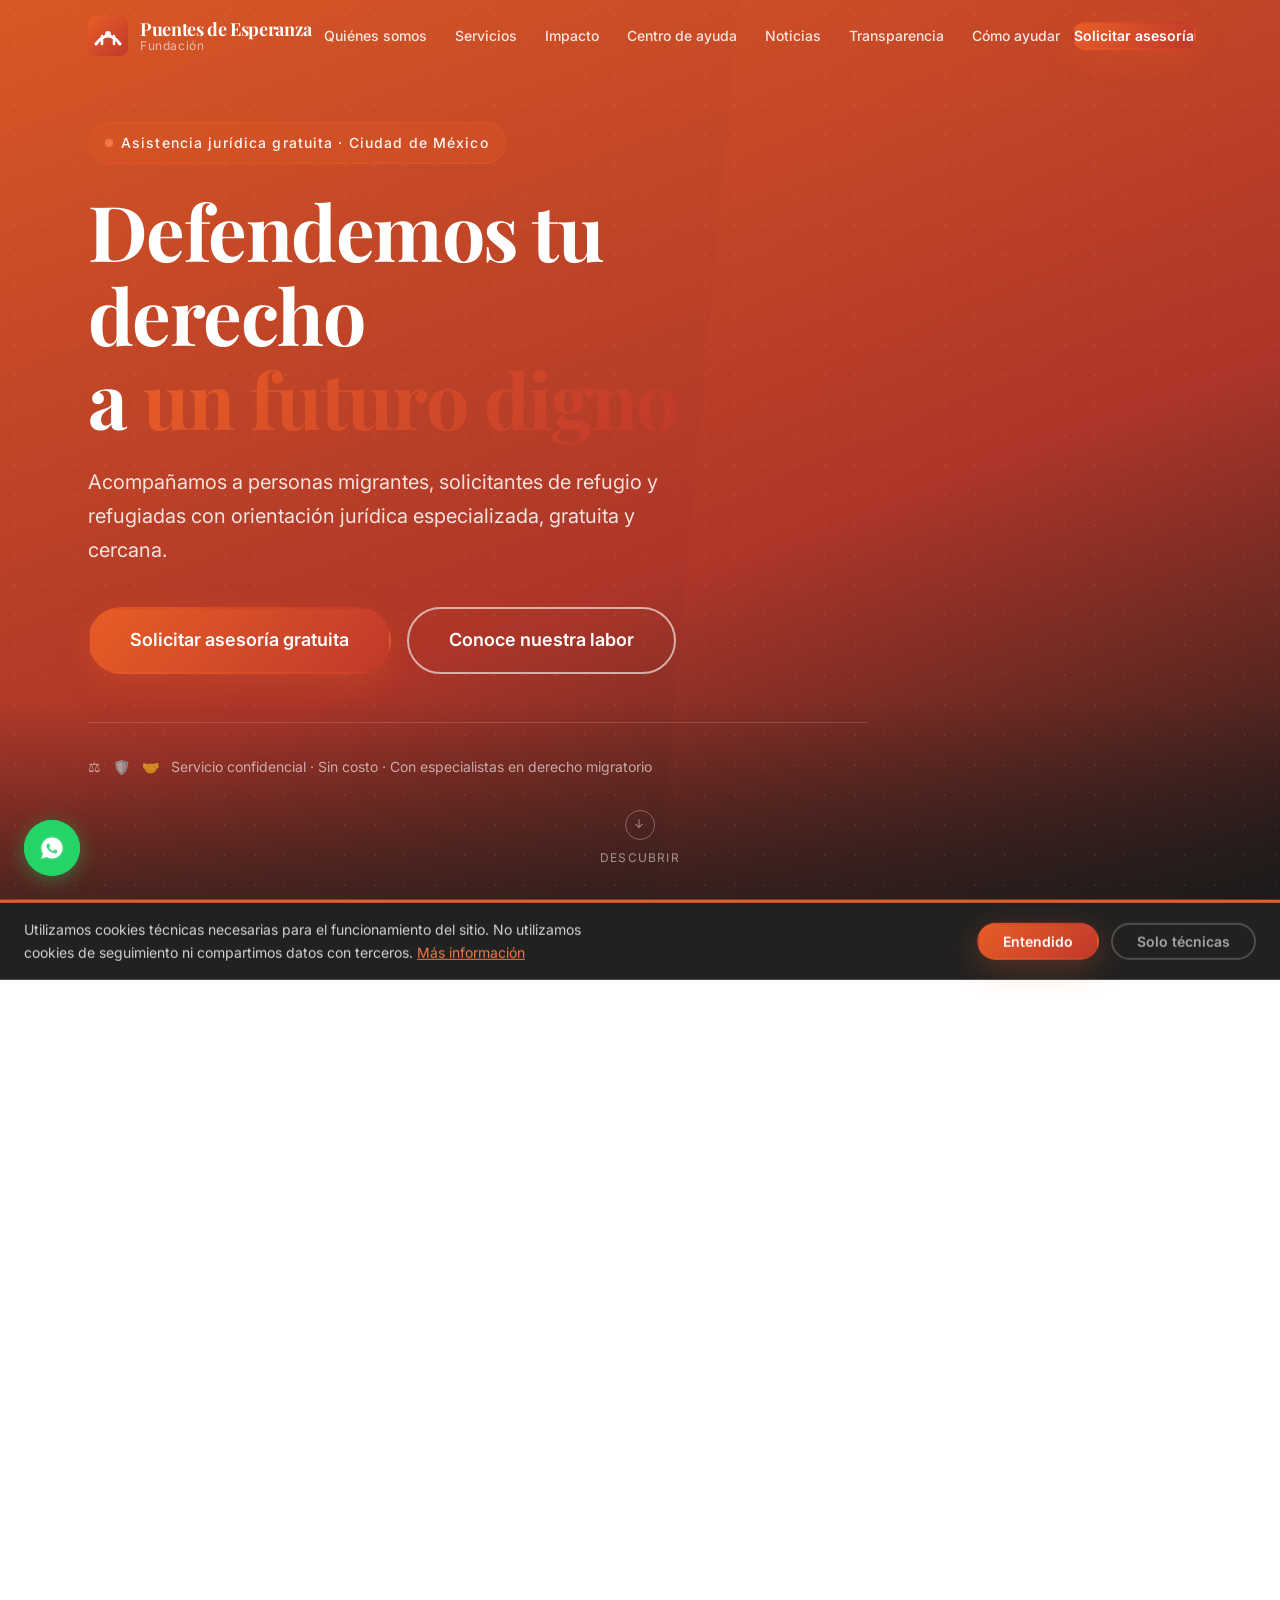
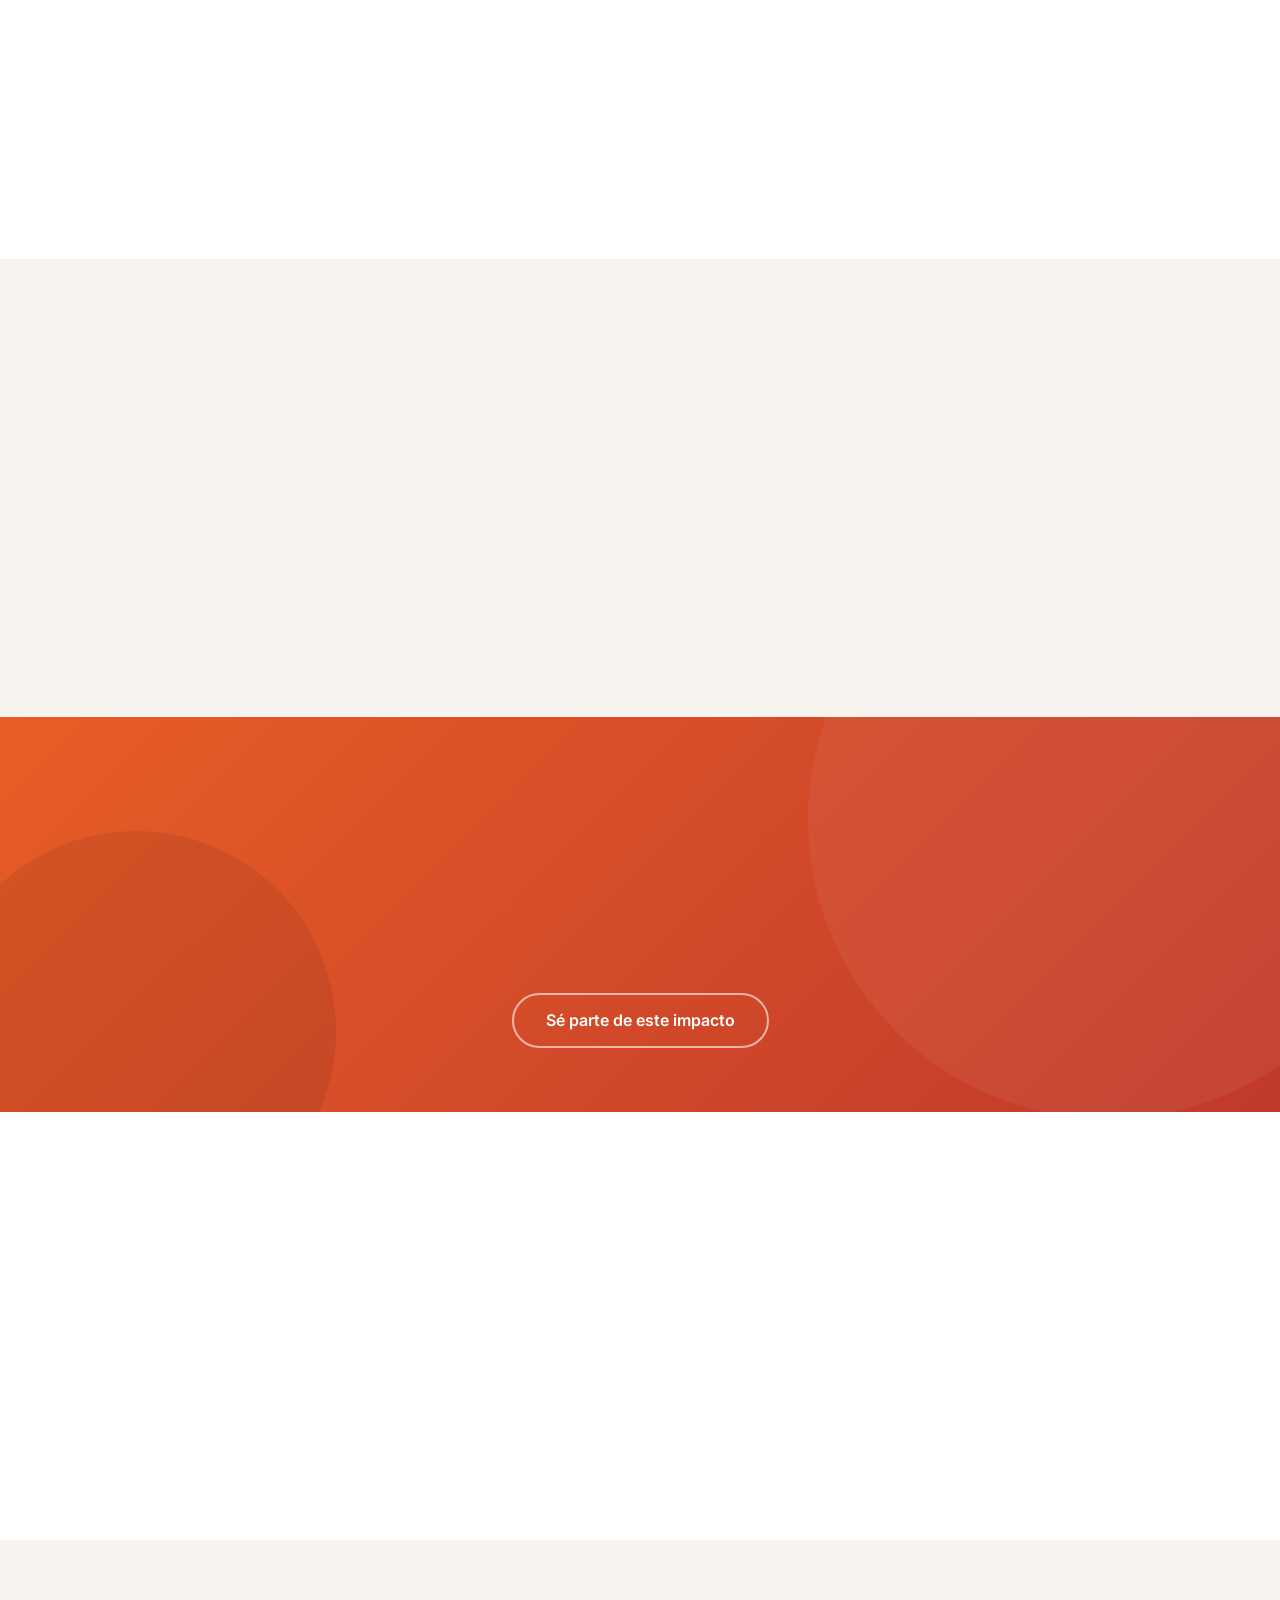
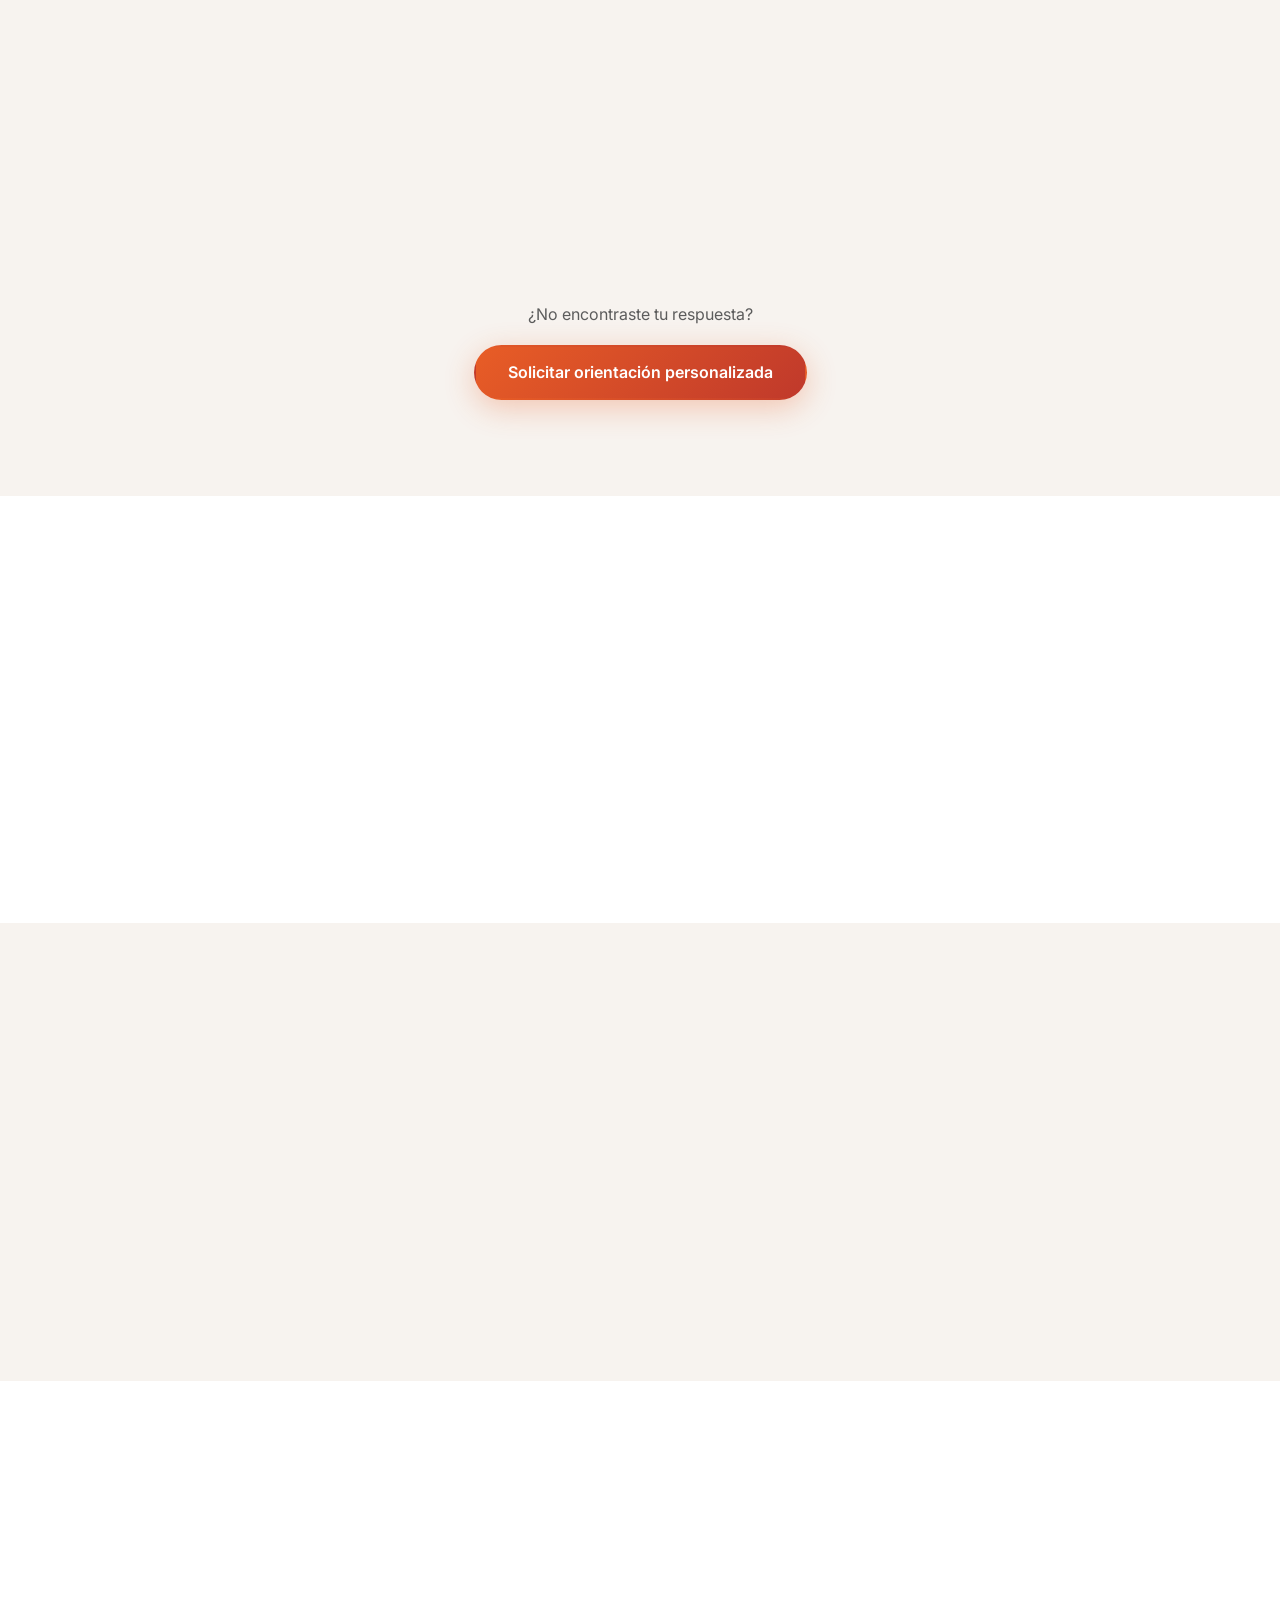
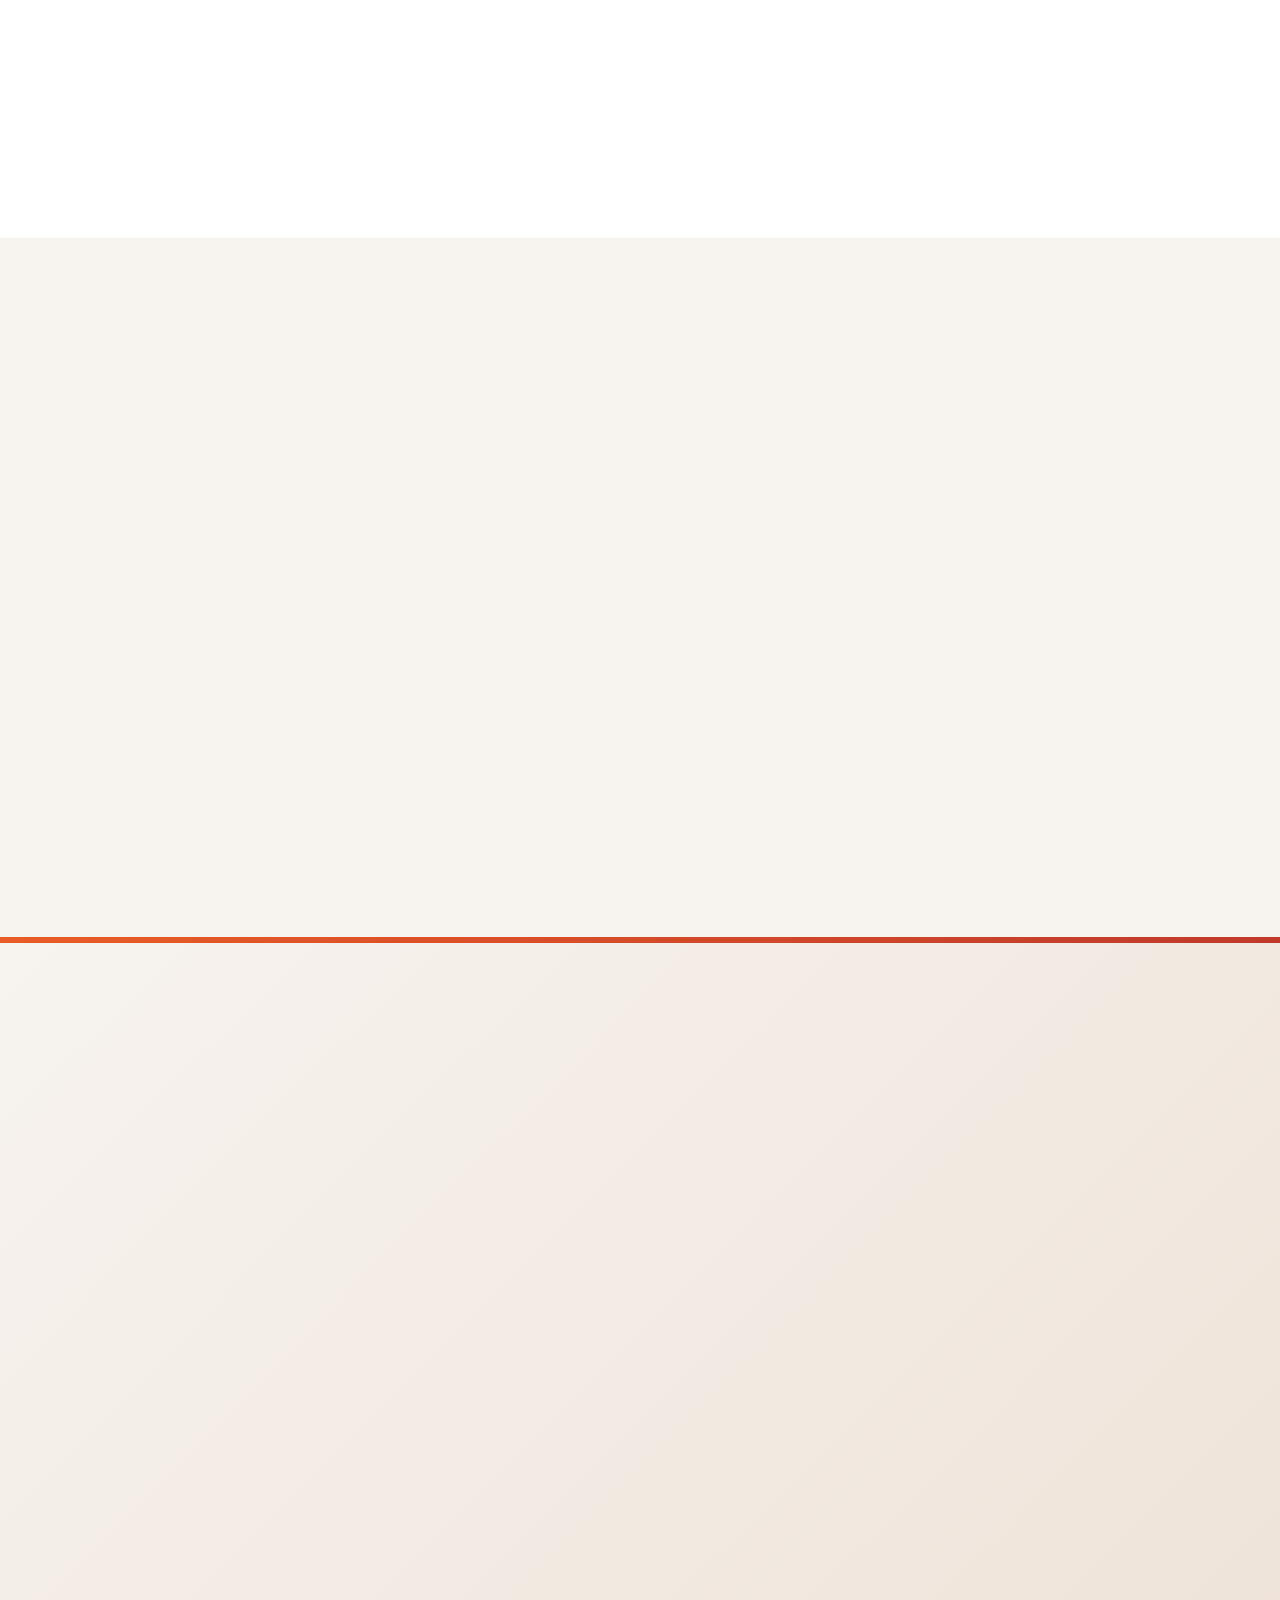
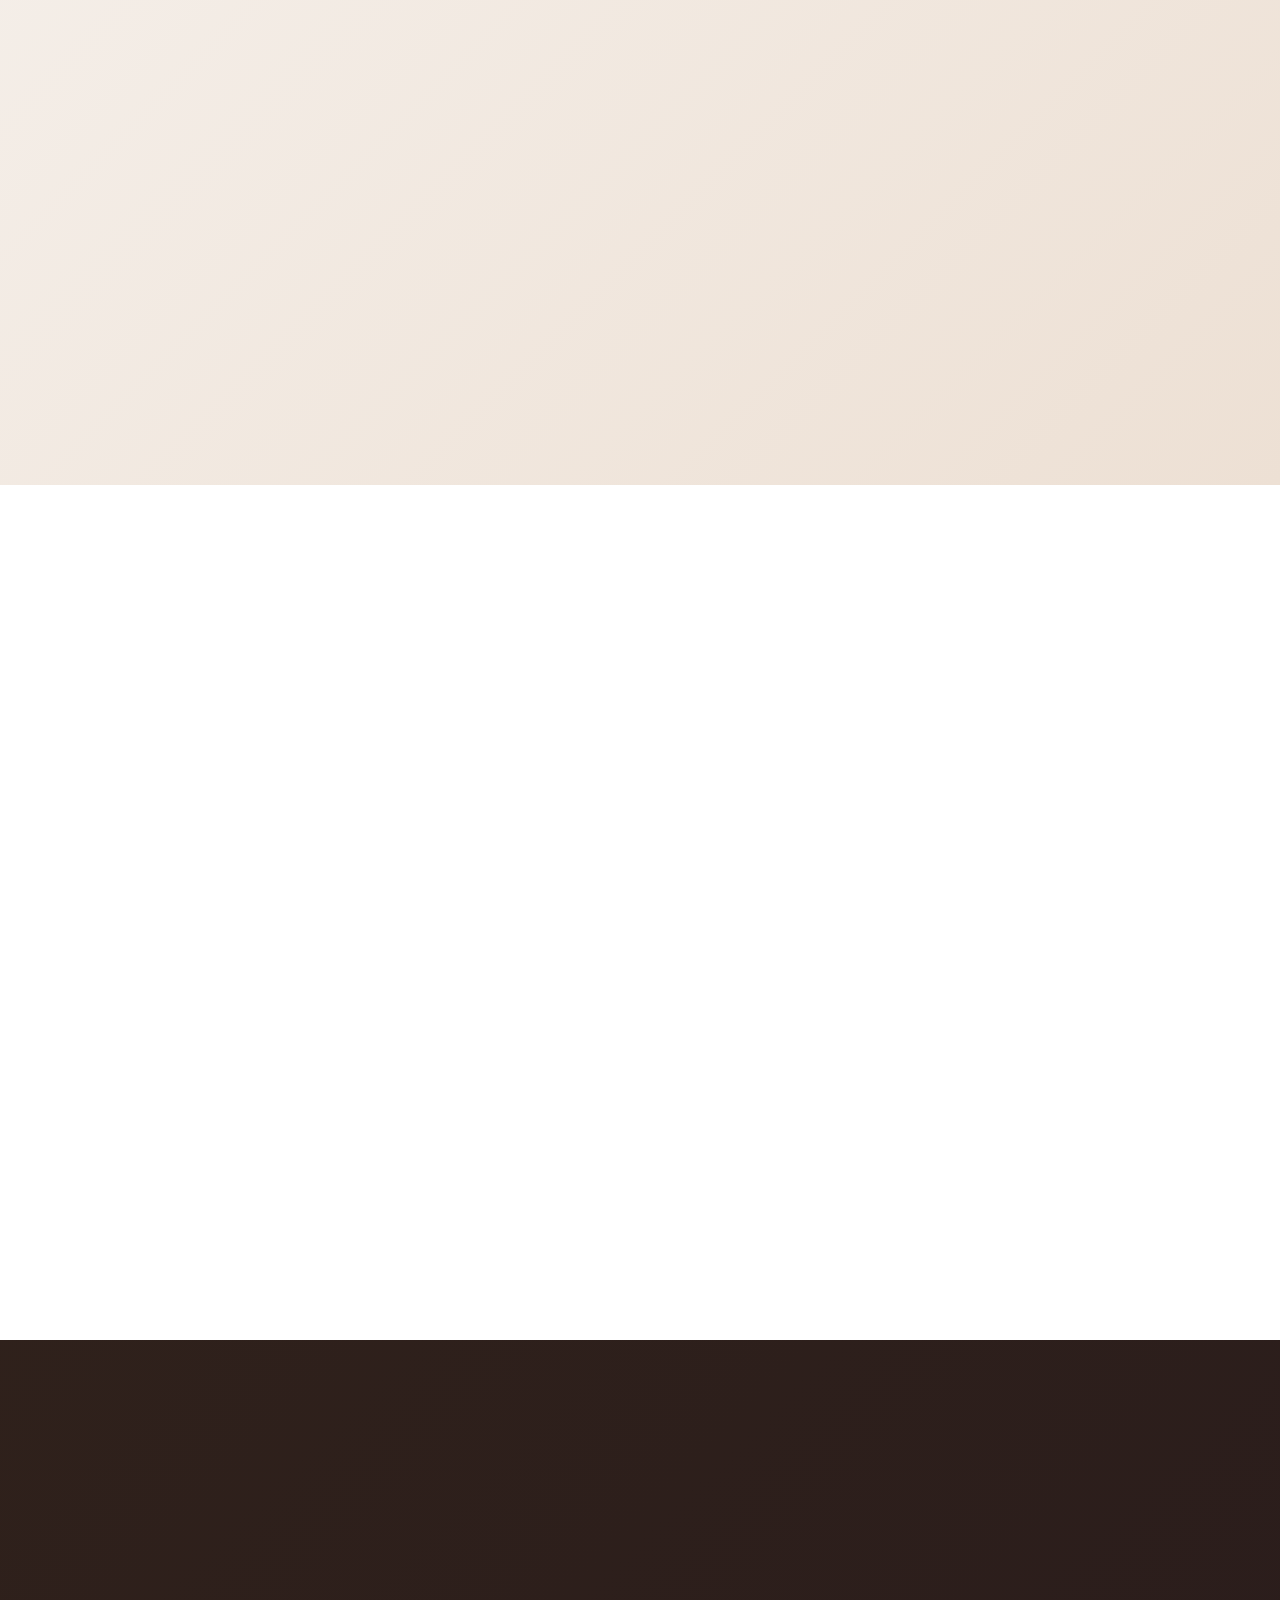
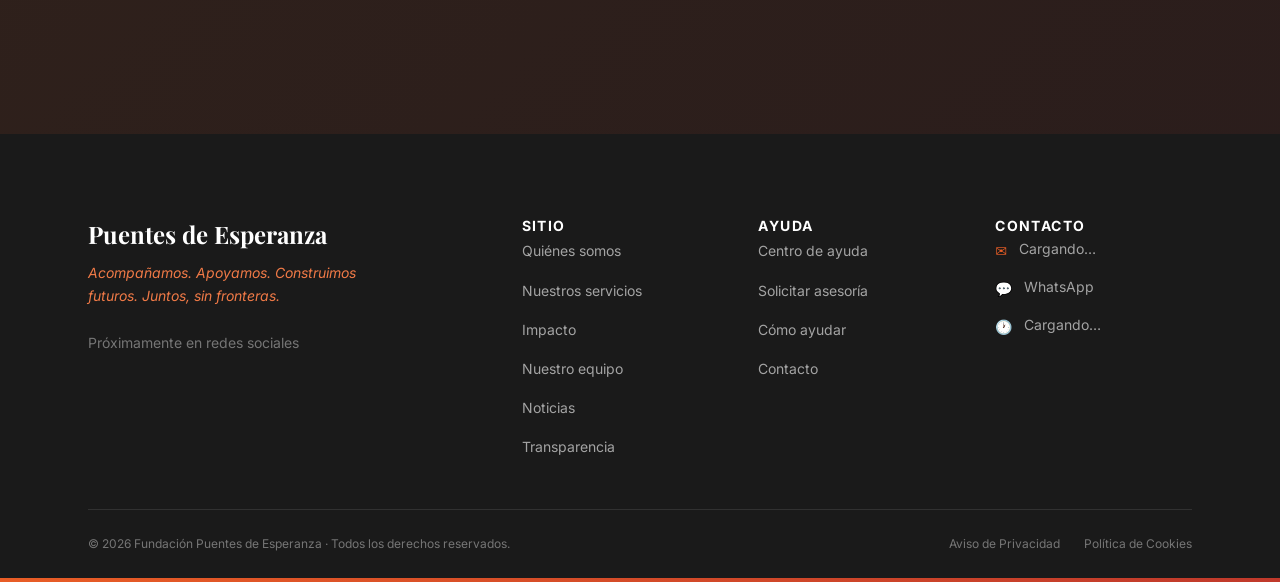
==== index.html @ 6419fabb "Move index.html to root" ====
<!DOCTYPE html>
<html lang="es" dir="ltr">
<head>
  <meta charset="UTF-8" />
  <meta name="viewport" content="width=device-width, initial-scale=1.0" />
  <meta name="theme-color" content="#E85D26" />

  <!-- SEO Principal -->
  <title>Fundación Puentes de Esperanza — Asistencia jurídica a migrantes y refugiados</title>
  <meta name="description" content="Brindamos orientación, acompañamiento y asistencia jurídica gratuita a personas migrantes, solicitantes de refugio y refugiadas en México. Acompañamos. Apoyamos. Construimos futuros." />
  <meta name="keywords" content="refugio México, migrantes derechos, COMAR, asesoría jurídica migratoria, refugiados, movilidad humana, Ciudad de México" />
  <meta name="author" content="Fundación Puentes de Esperanza" />
  <meta name="robots" content="index, follow" />
  <link rel="canonical" href="https://puentesdeesperanza.org/" />

  <!-- Open Graph -->
  <meta property="og:type"        content="website" />
  <meta property="og:url"         content="https://puentesdeesperanza.org/" />
  <meta property="og:title"       content="Fundación Puentes de Esperanza" />
  <meta property="og:description" content="Acompañamos a personas migrantes y refugiadas en México con orientación jurídica gratuita y especializada." />
  <meta property="og:image"       content="https://puentesdeesperanza.org/assets/images/og-image.jpg" />
  <meta property="og:locale"      content="es_MX" />
  <meta property="og:site_name"   content="Fundación Puentes de Esperanza" />

  <!-- Twitter Cards -->
  <meta name="twitter:card"        content="summary_large_image" />
  <meta name="twitter:title"       content="Fundación Puentes de Esperanza" />
  <meta name="twitter:description" content="Asistencia jurídica gratuita a migrantes y refugiados en México." />
  <meta name="twitter:image"       content="https://puentesdeesperanza.org/assets/images/og-image.jpg" />

  <!-- Favicon -->
  <link rel="icon"             href="assets/icons/favicon.ico" sizes="any" />
  <link rel="icon"             href="assets/icons/favicon.svg" type="image/svg+xml" />
  <link rel="apple-touch-icon" href="assets/icons/apple-touch-icon.png" />
  <link rel="manifest"         href="manifest.json" />

  <!-- Estilos -->
  <link rel="stylesheet" href="css/main.css" />
  <link rel="stylesheet" href="css/components.css" />
  <link rel="stylesheet" href="css/sections.css" />

  <!-- Schema.org JSON-LD -->
  <script type="application/ld+json">
  {
    "@context": "https://schema.org",
    "@type": "NGO",
    "name": "Fundación Puentes de Esperanza",
    "alternateName": "Puentes de Esperanza",
    "description": "Organización sin fines de lucro que brinda orientación jurídica y acompañamiento a personas migrantes, solicitantes de refugio y refugiadas en México.",
    "url": "https://puentesdeesperanza.org",
    "logo": "https://puentesdeesperanza.org/assets/logo/logo.svg",
    "foundingLocation": {
      "@type": "Place",
      "name": "Ciudad de México, México"
    },
    "areaServed": "México",
    "email": "puentes.esperanza.fundacion@gmail.com",
    "knowsAbout": ["Derecho migratorio", "Refugio", "Derechos humanos", "Movilidad humana"],
    "sameAs": []
  }
  </script>
</head>

<body>
  <!-- Skip Link Accesibilidad -->
  <a href="#main-content" class="skip-link">Ir al contenido principal</a>

  <!-- ─── NAVEGACIÓN ─────────────────────────────────────────── -->
  <nav class="nav transparent" role="navigation" aria-label="Menú principal">
    <div class="container nav-inner">

      <a href="#inicio" class="nav-logo" aria-label="Fundación Puentes de Esperanza — Inicio">
        <!-- Logo SVG inline -->
        <svg width="40" height="40" viewBox="0 0 40 40" fill="none" xmlns="http://www.w3.org/2000/svg" aria-hidden="true">
          <rect width="40" height="40" rx="8" fill="url(#grad-logo)"/>
          <path d="M8 28 Q20 12 32 28" stroke="white" stroke-width="3" stroke-linecap="round" fill="none"/>
          <path d="M14 28 L14 20" stroke="white" stroke-width="2.5" stroke-linecap="round"/>
          <path d="M26 28 L26 20" stroke="white" stroke-width="2.5" stroke-linecap="round"/>
          <circle cx="20" cy="18" r="3" fill="white" opacity="0.9"/>
          <defs>
            <linearGradient id="grad-logo" x1="0" y1="0" x2="40" y2="40" gradientUnits="userSpaceOnUse">
              <stop offset="0%" stop-color="#E85D26"/>
              <stop offset="100%" stop-color="#C0392B"/>
            </linearGradient>
          </defs>
        </svg>
        <div class="nav-logo-text">
          <span class="nav-logo-name">Puentes de Esperanza</span>
          <span class="nav-logo-tagline">Fundación</span>
        </div>
      </a>

      <ul class="nav-menu" role="list">
        <li><a class="nav-link" href="#quienes-somos">Quiénes somos</a></li>
        <li><a class="nav-link" href="#servicios">Servicios</a></li>
        <li><a class="nav-link" href="#impacto">Impacto</a></li>
        <li><a class="nav-link" href="#centro-ayuda">Centro de ayuda</a></li>
        <li><a class="nav-link" href="#noticias">Noticias</a></li>
        <li><a class="nav-link" href="#transparencia">Transparencia</a></li>
        <li><a class="nav-link" href="#como-ayudar">Cómo ayudar</a></li>
      </ul>

      <div class="nav-cta">
        <a class="btn btn-primary btn-sm" href="#asesoria">Solicitar asesoría</a>
      </div>

      <button class="nav-toggle" aria-label="Abrir menú" aria-expanded="false" aria-controls="nav-mobile">
        <span></span>
        <span></span>
        <span></span>
      </button>
    </div>
  </nav>

  <!-- Menú móvil -->
  <div class="nav-mobile" id="nav-mobile" role="dialog" aria-label="Menú de navegación" aria-modal="true">
    <a class="nav-link" href="#quienes-somos">Quiénes somos</a>
    <a class="nav-link" href="#servicios">Nuestro trabajo</a>
    <a class="nav-link" href="#impacto">Impacto</a>
    <a class="nav-link" href="#centro-ayuda">Centro de ayuda</a>
    <a class="nav-link" href="#noticias">Noticias</a>
    <a class="nav-link" href="#transparencia">Transparencia</a>
    <a class="nav-link" href="#como-ayudar">Cómo ayudar</a>
    <a class="btn btn-primary" href="#asesoria" style="margin-top:1.5rem;">Solicitar asesoría</a>
  </div>

  <!-- ─── CONTENIDO PRINCIPAL ─────────────────────────────────── -->
  <main id="main-content">

    <!-- HERO -->
    <section class="hero" id="inicio" aria-label="Bienvenida">
      <div class="hero-bg"></div>
      <div class="hero-pattern" aria-hidden="true"></div>
      <div class="container">
        <div class="hero-content">
          <div class="hero-label" role="note">Asistencia jurídica gratuita · Ciudad de México</div>
          <h1 class="hero-title">
            Defendemos tu derecho<br/>
            a <em>un futuro digno</em>
          </h1>
          <p class="hero-subtitle">
            Acompañamos a personas migrantes, solicitantes de refugio y refugiadas
            con orientación jurídica especializada, gratuita y cercana.
          </p>
          <div class="hero-actions">
            <a class="btn btn-primary btn-lg" href="#asesoria">
              Solicitar asesoría gratuita
            </a>
            <a class="btn btn-outline btn-lg" href="#servicios">
              Conoce nuestra labor
            </a>
          </div>
          <div class="hero-trust" aria-label="Datos de confianza">
            <div class="hero-trust-icons">
              <span>⚖️</span>
              <span>🛡️</span>
              <span>🤝</span>
            </div>
            <p class="hero-trust-text">
              Servicio confidencial · Sin costo · Con especialistas en derecho migratorio
            </p>
          </div>
        </div>
      </div>
      <div class="hero-scroll" aria-hidden="true">
        <div class="hero-scroll-arrow">↓</div>
        <span>Descubrir</span>
      </div>
    </section>

    <!-- QUIÉNES SOMOS -->
    <section class="about-section" id="quienes-somos" aria-label="Quiénes somos">
      <div class="container">
        <div class="about-grid">
          <div class="fade-in-left">
            <div class="about-image-main" style="display:flex;align-items:center;justify-content:center;background:linear-gradient(135deg,#E85D26,#C0392B);">
              <svg viewBox="0 0 400 300" xmlns="http://www.w3.org/2000/svg" style="width:80%;opacity:0.9;" aria-hidden="true">
                <path d="M50 250 Q200 80 350 250" stroke="white" stroke-width="6" fill="none" stroke-linecap="round"/>
                <path d="M120 250 L120 170" stroke="white" stroke-width="4" stroke-linecap="round"/>
                <path d="M280 250 L280 170" stroke="white" stroke-width="4" stroke-linecap="round"/>
                <circle cx="200" cy="120" r="20" fill="white" opacity="0.95"/>
                <circle cx="160" cy="220" r="12" fill="white" opacity="0.7"/>
                <circle cx="240" cy="220" r="12" fill="white" opacity="0.7"/>
                <circle cx="200" cy="230" r="10" fill="white" opacity="0.7"/>
              </svg>
            </div>
          </div>

          <div class="fade-in-right">
            <span class="section-label">Nuestra historia</span>
            <div class="bridge-divider"></div>
            <h2 class="section-title">Acompañamos. Apoyamos. Construimos futuros.</h2>
            <p style="color:var(--color-texto-suave);line-height:1.8;margin-bottom:var(--space-8);">
              Fundación Puentes de Esperanza nace del convencimiento de que toda persona,
              sin importar su origen ni su situación migratoria, merece acceso a información
              jurídica clara, acompañamiento digno y la posibilidad de construir un proyecto
              de vida en México.
            </p>

            <div class="mission-vision-grid">
              <div class="mv-card">
                <p class="mv-card-label">Misión</p>
                <p class="mv-card-text" id="mision-text">Cargando…</p>
              </div>
              <div class="mv-card vision">
                <p class="mv-card-label">Visión</p>
                <p class="mv-card-text" id="vision-text">Cargando…</p>
              </div>
            </div>
          </div>
        </div>

        <!-- Valores -->
        <div style="margin-top:var(--space-20)">
          <div class="section-header center fade-in">
            <span class="section-label">Lo que nos guía</span>
            <div class="bridge-divider center"></div>
            <h2 class="section-title">Nuestros valores</h2>
          </div>
          <div class="valores-grid" id="valores-grid">
            <!-- Renderizado desde config.js -->
          </div>
        </div>
      </div>
    </section>

    <!-- SERVICIOS -->
    <section id="servicios" aria-label="Nuestros servicios" style="background:var(--color-crema);">
      <div class="container">
        <div class="section-header center fade-in">
          <span class="section-label">Nuestro trabajo</span>
          <div class="bridge-divider center"></div>
          <h2 class="section-title">¿Cómo podemos ayudarte?</h2>
          <p class="section-subtitle">
            Ofrecemos acompañamiento integral y especializado para personas en contexto
            de movilidad humana en México.
          </p>
        </div>
        <div class="cards-grid" id="services-grid" role="list">
          <!-- Renderizado desde config.js -->
        </div>
      </div>
    </section>

    <!-- IMPACTO -->
    <section class="impact-section" id="impacto" aria-label="Nuestro impacto">
      <div class="impact-inner container">
        <div class="section-header center fade-in" style="margin-bottom:var(--space-12);padding-top:var(--space-16);">
          <span class="section-label" style="color:rgba(255,255,255,0.7);">Nuestro impacto</span>
          <div class="bridge-divider center" style="background:rgba(255,255,255,0.5);"></div>
          <h2 class="section-title" style="color:white;">Resultados que transforman vidas</h2>
        </div>
        <div class="impact-grid" id="impact-grid" role="list">
          <!-- Renderizado desde config.js -->
        </div>
        <div style="text-align:center;padding-bottom:var(--space-16);padding-top:var(--space-10);">
          <a class="btn btn-outline" href="#asesoria">Sé parte de este impacto</a>
        </div>
      </div>
    </section>

    <!-- TESTIMONIOS -->
    <section id="testimonios" aria-label="Testimonios">
      <div class="container">
        <div class="section-header center fade-in">
          <span class="section-label">Historias reales</span>
          <div class="bridge-divider center"></div>
          <h2 class="section-title">Casos de éxito</h2>
          <p class="section-subtitle">
            Historias presentadas de forma anónima, con el permiso de quienes las vivieron.
          </p>
        </div>
        <div class="testimonials-grid" id="testimonials-grid" role="list">
          <!-- Renderizado desde config.js -->
        </div>
      </div>
    </section>

    <!-- CENTRO DE AYUDA / FAQ -->
    <section id="centro-ayuda" style="background:var(--color-crema);" aria-label="Centro de ayuda">
      <div class="container">
        <div class="section-header center fade-in">
          <span class="section-label">Centro de ayuda</span>
          <div class="bridge-divider center"></div>
          <h2 class="section-title">Preguntas frecuentes</h2>
          <p class="section-subtitle">
            Información clara sobre refugio, migración y tus derechos en México.
            Consúltanos si tienes una duda específica.
          </p>
        </div>
        <div id="faq-container" style="max-width:800px;margin-inline:auto;">
          <!-- Renderizado desde config.js -->
        </div>
        <div style="text-align:center;margin-top:var(--space-12);">
          <p style="margin-bottom:var(--space-4);color:var(--color-texto-suave);">
            ¿No encontraste tu respuesta?
          </p>
          <a class="btn btn-primary" href="#asesoria">Solicitar orientación personalizada</a>
        </div>
      </div>
    </section>

    <!-- NOTICIAS -->
    <section id="noticias" aria-label="Noticias y actualizaciones">
      <div class="container">
        <div class="section-header center fade-in">
          <span class="section-label">Actualidad</span>
          <div class="bridge-divider center"></div>
          <h2 class="section-title">Noticias y eventos</h2>
          <p class="section-subtitle">
            Mantente informado sobre nuestras actividades y novedades en derecho migratorio.
          </p>
        </div>
        <div class="news-grid" id="news-grid" role="list">
          <!-- Renderizado desde config.js -->
        </div>
      </div>
    </section>

    <!-- TRANSPARENCIA -->
    <section id="transparencia" style="background:var(--color-crema);" aria-label="Transparencia">
      <div class="container">
        <div class="section-header center fade-in">
          <span class="section-label">Rendición de cuentas</span>
          <div class="bridge-divider center"></div>
          <h2 class="section-title">Transparencia</h2>
          <p class="section-subtitle">
            Creemos en la transparencia como pilar de nuestra actuación.
            Aquí encontrarás nuestros informes y documentos institucionales.
          </p>
        </div>
        <div id="transparency-container">
          <!-- Renderizado desde config.js -->
        </div>
      </div>
    </section>

    <!-- EQUIPO -->
    <section id="equipo" aria-label="Nuestro equipo">
      <div class="container">
        <div class="section-header center fade-in">
          <span class="section-label">Las personas detrás</span>
          <div class="bridge-divider center"></div>
          <h2 class="section-title">Nuestro equipo</h2>
          <p class="section-subtitle">
            Profesionales comprometidos con los derechos humanos y la dignidad de las personas.
          </p>
        </div>
        <div class="team-grid" id="team-grid" role="list">
          <!-- Renderizado desde config.js -->
        </div>
      </div>
    </section>

    <!-- CÓMO AYUDAR -->
    <section class="help-section" id="como-ayudar" aria-label="Cómo puedes ayudar">
      <div class="container">
        <div class="section-header center fade-in">
          <span class="section-label">Únete</span>
          <div class="bridge-divider center"></div>
          <h2 class="section-title">¿Cómo puedes ayudar?</h2>
          <p class="section-subtitle">
            Hay muchas formas de contribuir a nuestra misión. Cada aportación suma.
          </p>
        </div>
        <div class="help-options">
          <a class="help-option-card fade-in delay-1" href="#contacto">
            <div class="help-option-icon">💝</div>
            <h3 class="help-option-title">Donar</h3>
            <p class="help-option-desc">Tu aportación económica nos permite continuar brindando servicios gratuitos.</p>
          </a>
          <a class="help-option-card fade-in delay-2" href="#contacto">
            <div class="help-option-icon">🤲</div>
            <h3 class="help-option-title">Voluntariado</h3>
            <p class="help-option-desc">Suma tu tiempo, talento y conocimiento a nuestra labor humanitaria.</p>
          </a>
          <a class="help-option-card fade-in delay-3" href="#contacto">
            <div class="help-option-icon">🏢</div>
            <h3 class="help-option-title">Empresas aliadas</h3>
            <p class="help-option-desc">Tu empresa puede ser parte del cambio a través de alianzas estratégicas.</p>
          </a>
          <a class="help-option-card fade-in delay-4" href="#contacto">
            <div class="help-option-icon">🎓</div>
            <h3 class="help-option-title">Universidades</h3>
            <p class="help-option-desc">Convenios de colaboración para prácticas y servicio social en derechos humanos.</p>
          </a>
        </div>
      </div>
    </section>

    <!-- SOLICITAR ASESORÍA -->
    <section class="asesoria-section" id="asesoria" aria-label="Solicitar asesoría jurídica">
      <div class="asesoria-container container">
        <div class="section-header center fade-in">
          <span class="section-label">Contacto directo</span>
          <div class="bridge-divider center"></div>
          <h2 class="section-title">Solicita orientación jurídica gratuita</h2>
          <p class="section-subtitle">
            Completa el formulario y un especialista se comunicará contigo a la brevedad.
            Tu información es estrictamente confidencial.
          </p>
        </div>

        <div class="asesoria-card fade-in">
          <!-- Mensaje de éxito -->
          <div class="form-success-msg" id="form-success" role="alert" aria-live="polite">
            <div class="form-success-icon">✅</div>
            <h3 class="form-success-title">¡Mensaje recibido!</h3>
            <p class="form-success-text">
              Gracias por contactarnos. Un especialista revisará tu caso y se comunicará contigo
              en el menor tiempo posible. Si tu situación es urgente, también puedes escribirnos
              directamente por WhatsApp.
            </p>
            <a class="btn btn-primary" data-whatsapp href="#" style="margin-top:var(--space-6);">
              Escribir por WhatsApp
            </a>
          </div>

          <form id="asesoria-form" novalidate aria-label="Formulario de solicitud de asesoría">
            <div class="form-grid">
              <div class="form-group">
                <label class="form-label" for="nombre">
                  Nombre completo <span class="required" aria-hidden="true">*</span>
                </label>
                <input
                  class="form-input"
                  type="text"
                  id="nombre"
                  name="nombre"
                  autocomplete="name"
                  required
                  aria-required="true"
                  placeholder="Tu nombre y apellido"
                />
                <span class="form-error-msg" role="alert"></span>
              </div>

              <div class="form-group">
                <label class="form-label" for="email">
                  Correo electrónico <span class="required" aria-hidden="true">*</span>
                </label>
                <input
                  class="form-input"
                  type="email"
                  id="email"
                  name="email"
                  autocomplete="email"
                  required
                  aria-required="true"
                  placeholder="correo@ejemplo.com"
                />
                <span class="form-error-msg" role="alert"></span>
              </div>

              <div class="form-group">
                <label class="form-label" for="whatsapp">
                  WhatsApp / Teléfono
                </label>
                <input
                  class="form-input"
                  type="tel"
                  id="whatsapp"
                  name="whatsapp"
                  autocomplete="tel"
                  placeholder="+52 55 1234 5678"
                />
                <span class="form-error-msg" role="alert"></span>
              </div>

              <div class="form-group">
                <label class="form-label" for="nacionalidad">
                  Nacionalidad <span class="required" aria-hidden="true">*</span>
                </label>
                <input
                  class="form-input"
                  type="text"
                  id="nacionalidad"
                  name="nacionalidad"
                  required
                  aria-required="true"
                  placeholder="País de origen"
                />
                <span class="form-error-msg" role="alert"></span>
              </div>

              <div class="form-group">
                <label class="form-label" for="estado">
                  Estado donde se encuentra <span class="required" aria-hidden="true">*</span>
                </label>
                <select class="form-select" id="estado" name="estado" required aria-required="true">
                  <option value="">Selecciona un estado…</option>
                  <option>Ciudad de México</option>
                  <option>Estado de México</option>
                  <option>Jalisco</option>
                  <option>Nuevo León</option>
                  <option>Baja California</option>
                  <option>Chiapas</option>
                  <option>Tabasco</option>
                  <option>Sonora</option>
                  <option>Tamaulipas</option>
                  <option>Oaxaca</option>
                  <option>Veracruz</option>
                  <option>Otro estado de México</option>
                </select>
                <span class="form-error-msg" role="alert"></span>
              </div>

              <div class="form-group">
                <label class="form-label" for="tipo">Tipo de consulta</label>
                <select class="form-select" id="tipo" name="tipo">
                  <option value="">Selecciona una opción…</option>
                  <option value="refugio">Solicitud de refugio</option>
                  <option value="migracion">Trámite migratorio</option>
                  <option value="derechos">Derechos humanos</option>
                  <option value="documentacion">Documentación</option>
                  <option value="otro">Otro</option>
                </select>
              </div>

              <div class="form-group full">
                <label class="form-label" for="descripcion">
                  Describe brevemente tu situación <span class="required" aria-hidden="true">*</span>
                </label>
                <textarea
                  class="form-textarea"
                  id="descripcion"
                  name="descripcion"
                  required
                  aria-required="true"
                  rows="4"
                  placeholder="Cuéntanos en qué podemos orientarte. No compartas datos de terceros sin su consentimiento."
                ></textarea>
                <span class="form-error-msg" role="alert"></span>
              </div>
            </div>

            <div class="form-submit-wrap">
              <p class="form-note" style="margin-bottom:var(--space-6);">
                🔒 Tu información es estrictamente confidencial y será utilizada únicamente
                para brindarte orientación jurídica. Al enviar este formulario aceptas nuestro
                <a href="#privacidad" style="color:var(--color-naranja);">Aviso de Privacidad</a>.
              </p>
              <button class="btn btn-primary btn-lg" type="submit">
                Enviar solicitud de orientación
              </button>
            </div>
          </form>
        </div>
      </div>
    </section>

    <!-- CONTACTO -->
    <section class="contact-section" id="contacto" aria-label="Contacto">
      <div class="container">
        <div class="section-header center fade-in">
          <span class="section-label">Contáctanos</span>
          <div class="bridge-divider center"></div>
          <h2 class="section-title">Estamos aquí para ti</h2>
        </div>

        <div class="contact-grid">
          <div class="contact-info-card fade-in-left">
            <div class="contact-item">
              <div class="contact-icon-wrap" aria-hidden="true">✉️</div>
              <div>
                <p class="contact-item-label">Correo electrónico</p>
                <a class="contact-item-value" data-email href="#">Cargando…</a>
              </div>
            </div>
            <div class="contact-item">
              <div class="contact-icon-wrap" aria-hidden="true">💬</div>
              <div>
                <p class="contact-item-label">WhatsApp</p>
                <a class="contact-item-value" data-whatsapp href="#">Escríbenos por WhatsApp</a>
              </div>
            </div>
            <div class="contact-item">
              <div class="contact-icon-wrap" aria-hidden="true">🕐</div>
              <div>
                <p class="contact-item-label">Horario de atención</p>
                <p class="contact-item-value" data-horario>Cargando…</p>
              </div>
            </div>
            <div class="contact-item">
              <div class="contact-icon-wrap" aria-hidden="true">📍</div>
              <div>
                <p class="contact-item-label">Ubicación</p>
                <p class="contact-item-value" data-direccion>Cargando…</p>
              </div>
            </div>
          </div>

          <div class="fade-in-right">
            <!-- Mapa placeholder — reemplazar con iframe de Google Maps -->
            <div style="
              width:100%;
              aspect-ratio:4/3;
              background:linear-gradient(135deg,var(--color-crema),var(--color-crema-dark));
              border-radius:var(--radius-xl);
              display:flex;
              flex-direction:column;
              align-items:center;
              justify-content:center;
              gap:var(--space-4);
              border:2px dashed var(--color-borde);
              color:var(--color-texto-suave);
            ">
              <span style="font-size:3rem;">🗺️</span>
              <p style="font-weight:600;">Ciudad de México, México</p>
              <p style="font-size:var(--text-sm);">Mapa disponible próximamente</p>
              <a class="btn btn-ghost btn-sm" href="https://maps.google.com/?q=Ciudad+de+Mexico" target="_blank" rel="noopener noreferrer">
                Ver en Google Maps ↗
              </a>
            </div>
          </div>
        </div>
      </div>
    </section>

    <!-- BANNER CTA -->
    <section class="cta-banner" aria-label="Llamada a la acción">
      <div class="container cta-banner-content fade-in">
        <h2 class="cta-banner-title">Juntos, sin fronteras.</h2>
        <p class="cta-banner-subtitle">
          Si necesitas orientación o quieres contribuir a nuestra misión,
          da el primer paso hoy.
        </p>
        <div style="display:flex;gap:var(--space-4);justify-content:center;flex-wrap:wrap;">
          <a class="btn btn-primary btn-lg" href="#asesoria">Solicitar asesoría gratuita</a>
          <a class="btn btn-outline btn-lg" href="#como-ayudar">Cómo colaborar</a>
        </div>
      </div>
    </section>

  </main>

  <!-- ─── FOOTER ─────────────────────────────────────────────── -->
  <footer class="footer" role="contentinfo">
    <div class="container">
      <div class="footer-grid">

        <!-- Columna marca -->
        <div>
          <p class="footer-brand-name">Puentes de Esperanza</p>
          <p class="footer-brand-tag">
            Acompañamos. Apoyamos. Construimos futuros. Juntos, sin fronteras.
          </p>
          <div class="footer-social" aria-label="Redes sociales">
            <!-- Las redes se pueden configurar en config.js -->
            <span style="font-size:var(--text-sm);color:rgba(255,255,255,0.4);">Próximamente en redes sociales</span>
          </div>
        </div>

        <!-- Columna navegación -->
        <nav aria-label="Mapa del sitio">
          <p class="footer-col-title">Sitio</p>
          <ul class="footer-links">
            <li><a href="#quienes-somos">Quiénes somos</a></li>
            <li><a href="#servicios">Nuestros servicios</a></li>
            <li><a href="#impacto">Impacto</a></li>
            <li><a href="#equipo">Nuestro equipo</a></li>
            <li><a href="#noticias">Noticias</a></li>
            <li><a href="#transparencia">Transparencia</a></li>
          </ul>
        </nav>

        <!-- Columna recursos -->
        <nav aria-label="Recursos de ayuda">
          <p class="footer-col-title">Ayuda</p>
          <ul class="footer-links">
            <li><a href="#centro-ayuda">Centro de ayuda</a></li>
            <li><a href="#asesoria">Solicitar asesoría</a></li>
            <li><a href="#como-ayudar">Cómo ayudar</a></li>
            <li><a href="#contacto">Contacto</a></li>
          </ul>
        </nav>

        <!-- Columna contacto -->
        <div>
          <p class="footer-col-title">Contacto</p>
          <a class="footer-contact-item" data-email href="#">
            <span class="footer-contact-icon">✉️</span>
            <span>Cargando…</span>
          </a>
          <a class="footer-contact-item" data-whatsapp href="#">
            <span class="footer-contact-icon">💬</span>
            <span>WhatsApp</span>
          </a>
          <div class="footer-contact-item">
            <span class="footer-contact-icon">🕐</span>
            <span data-horario>Cargando…</span>
          </div>
        </div>

      </div>

      <div class="footer-bottom">
        <p class="footer-copyright" id="footer-year">
          © 2025 Fundación Puentes de Esperanza · Todos los derechos reservados.
        </p>
        <nav class="footer-legal" aria-label="Documentos legales">
          <a href="#privacidad">Aviso de Privacidad</a>
          <a href="#cookies">Política de Cookies</a>
        </nav>
      </div>
    </div>
    <div class="footer-naranja-line" aria-hidden="true"></div>
  </footer>

  <!-- ─── ELEMENTOS FLOTANTES ─────────────────────────────────── -->

  <!-- WhatsApp flotante -->
  <a
    class="whatsapp-float"
    data-whatsapp
    href="#"
    target="_blank"
    rel="noopener noreferrer"
    aria-label="Contáctanos por WhatsApp"
  >
    <span class="whatsapp-tooltip">¿Necesitas ayuda?</span>
    <svg width="28" height="28" viewBox="0 0 28 28" fill="none" xmlns="http://www.w3.org/2000/svg" aria-hidden="true">
      <path d="M14 2C7.373 2 2 7.373 2 14c0 2.158.572 4.18 1.57 5.933L2 26l6.258-1.544A11.93 11.93 0 0014 26c6.627 0 12-5.373 12-12S20.627 2 14 2z" fill="white" opacity="0.15"/>
      <path d="M14 3.5C8.201 3.5 3.5 8.201 3.5 14c0 1.98.525 3.834 1.443 5.43L3.5 24.5l5.235-1.415A10.44 10.44 0 0014 24.5c5.799 0 10.5-4.701 10.5-10.5S19.799 3.5 14 3.5zm5.25 14.656c-.225.63-1.316 1.204-1.824 1.26-.466.051-1.05.072-1.694-.105-.39-.108-.893-.253-1.534-.526-2.695-1.163-4.457-3.863-4.592-4.042-.134-.178-1.094-1.453-1.094-2.773s.692-1.969.937-2.238c.246-.27.536-.337.715-.337.178 0 .357.002.513.009.165.008.385-.063.603.46.224.54.758 1.86.824 1.994.067.134.112.29.022.468-.09.179-.134.29-.268.447-.134.156-.28.348-.4.467-.134.134-.273.279-.117.547.156.268.693 1.143 1.489 1.85.974.868 1.78 1.14 2.071 1.274.29.134.46.112.63-.067.178-.178.714-.834.904-1.12.19-.29.38-.24.637-.144.257.096 1.63.769 1.91.91.278.14.462.212.53.33.067.118.067.682-.157 1.312z" fill="white"/>
    </svg>
  </a>

  <!-- Botón volver arriba -->
  <button class="back-to-top" aria-label="Volver al inicio de la página">
    ↑
  </button>

  <!-- Banner de cookies -->
  <div class="cookie-banner" role="dialog" aria-label="Política de cookies" aria-live="polite">
    <p class="cookie-text">
      Utilizamos cookies técnicas necesarias para el funcionamiento del sitio.
      No utilizamos cookies de seguimiento ni compartimos datos con terceros.
      <a href="#cookies">Más información</a>
    </p>
    <div class="cookie-actions">
      <button class="btn btn-primary btn-sm" id="cookie-accept">Entendido</button>
      <button class="btn btn-ghost btn-sm" id="cookie-decline" style="color:rgba(255,255,255,0.6);border-color:rgba(255,255,255,0.2);">Solo técnicas</button>
    </div>
  </div>

  <!-- Scripts -->
  <script src="js/config.js"></script>
  <script src="js/main.js"></script>
  <script>
    // Año dinámico en footer
    const yearEl = document.getElementById('footer-year');
    if (yearEl) {
      const yr = new Date().getFullYear();
      yearEl.textContent = yearEl.textContent.replace('2025', yr);
    }
  </script>
</body>
</html>
---- css/main.css ----
/* ============================================================
   FUNDACIÓN PUENTES DE ESPERANZA — ESTILOS PRINCIPALES
   main.css · Variables · Reset · Base
   ============================================================ */

/* ─── IMPORTACIÓN TIPOGRÁFICA ─────────────────────────────── */
@import url('https://fonts.googleapis.com/css2?family=Playfair+Display:ital,wght@0,400;0,600;0,700;1,400&family=Inter:wght@300;400;500;600;700&family=JetBrains+Mono:wght@400;600&display=swap');

/* ─── VARIABLES CSS ───────────────────────────────────────── */
:root {
  /* Paleta institucional */
  --color-naranja:       #E85D26;
  --color-naranja-dark:  #C94A18;
  --color-naranja-light: #F07A47;
  --color-rojo:          #C0392B;
  --color-rojo-dark:     #A93226;
  --color-negro:         #1A1A1A;
  --color-negro-suave:   #2D2D2D;
  --color-blanco:        #FFFFFF;
  --color-crema:         #F7F3EF;
  --color-crema-dark:    #EDE9E4;
  --color-azul:          #2C5F8A;
  --color-azul-light:    #3A7AB5;
  --color-texto:         #2D2D2D;
  --color-texto-suave:   #5C5C5C;
  --color-borde:         #E0D8D0;

  /* Gradientes */
  --grad-institucional:  linear-gradient(135deg, var(--color-naranja) 0%, var(--color-rojo) 100%);
  --grad-hero:           linear-gradient(160deg, rgba(232,93,38,0.92) 0%, rgba(192,57,43,0.88) 60%, rgba(26,26,26,0.75) 100%);
  --grad-sutil:          linear-gradient(135deg, var(--color-crema) 0%, #F0EAE2 100%);

  /* Tipografía */
  --font-display:  'Playfair Display', Georgia, serif;
  --font-body:     'Inter', system-ui, sans-serif;
  --font-mono:     'JetBrains Mono', 'Courier New', monospace;

  /* Escala tipográfica */
  --text-xs:   0.75rem;    /* 12px */
  --text-sm:   0.875rem;   /* 14px */
  --text-base: 1rem;       /* 16px */
  --text-lg:   1.125rem;   /* 18px */
  --text-xl:   1.25rem;    /* 20px */
  --text-2xl:  1.5rem;     /* 24px */
  --text-3xl:  1.875rem;   /* 30px */
  --text-4xl:  2.25rem;    /* 36px */
  --text-5xl:  3rem;       /* 48px */
  --text-6xl:  3.75rem;    /* 60px */
  --text-7xl:  4.5rem;     /* 72px */

  /* Espaciado */
  --space-1:  0.25rem;
  --space-2:  0.5rem;
  --space-3:  0.75rem;
  --space-4:  1rem;
  --space-6:  1.5rem;
  --space-8:  2rem;
  --space-10: 2.5rem;
  --space-12: 3rem;
  --space-16: 4rem;
  --space-20: 5rem;
  --space-24: 6rem;
  --space-32: 8rem;

  /* Layout */
  --max-width:       1200px;
  --max-width-text:  720px;
  --nav-height:      72px;

  /* Bordes */
  --radius-sm:  4px;
  --radius-md:  8px;
  --radius-lg:  16px;
  --radius-xl:  24px;
  --radius-full: 9999px;

  /* Sombras */
  --shadow-sm:   0 1px 3px rgba(0,0,0,0.08), 0 1px 2px rgba(0,0,0,0.06);
  --shadow-md:   0 4px 16px rgba(0,0,0,0.10), 0 2px 6px rgba(0,0,0,0.06);
  --shadow-lg:   0 10px 40px rgba(0,0,0,0.12), 0 4px 12px rgba(0,0,0,0.08);
  --shadow-xl:   0 20px 60px rgba(0,0,0,0.15);
  --shadow-naranja: 0 8px 30px rgba(232,93,38,0.30);

  /* Transiciones */
  --transition-fast:   150ms ease;
  --transition-base:   250ms ease;
  --transition-slow:   400ms ease;
  --transition-spring: 350ms cubic-bezier(0.34, 1.56, 0.64, 1);

  /* Z-index */
  --z-base:    1;
  --z-dropdown: 100;
  --z-sticky:  200;
  --z-overlay: 300;
  --z-modal:   400;
  --z-toast:   500;
}

/* Modo oscuro (preparado) */
@media (prefers-color-scheme: dark) {
  :root {
    --color-blanco:   #121212;
    --color-crema:    #1E1E1E;
    --color-crema-dark: #252525;
    --color-negro:    #F5F5F5;
    --color-texto:    #E8E8E8;
    --color-texto-suave: #A0A0A0;
    --color-borde:    #333333;
    --shadow-md:      0 4px 16px rgba(0,0,0,0.40);
    --shadow-lg:      0 10px 40px rgba(0,0,0,0.50);
  }
}

/* ─── RESET ───────────────────────────────────────────────── */
*, *::before, *::after {
  box-sizing: border-box;
  margin: 0;
  padding: 0;
}

html {
  scroll-behavior: smooth;
  font-size: 16px;
  -webkit-text-size-adjust: 100%;
  text-size-adjust: 100%;
}

@media (prefers-reduced-motion: reduce) {
  html { scroll-behavior: auto; }
  *, *::before, *::after {
    animation-duration: 0.01ms !important;
    animation-iteration-count: 1 !important;
    transition-duration: 0.01ms !important;
  }
}

body {
  font-family: var(--font-body);
  font-size: var(--text-base);
  line-height: 1.7;
  color: var(--color-texto);
  background-color: var(--color-blanco);
  overflow-x: hidden;
  -webkit-font-smoothing: antialiased;
  -moz-osx-font-smoothing: grayscale;
}

img, video, canvas, svg {
  max-width: 100%;
  display: block;
}

a {
  color: inherit;
  text-decoration: none;
}

ul, ol { list-style: none; }

button {
  cursor: pointer;
  border: none;
  background: none;
  font-family: inherit;
}

input, textarea, select {
  font-family: inherit;
  font-size: inherit;
}

h1, h2, h3, h4, h5, h6 {
  font-family: var(--font-display);
  line-height: 1.2;
  font-weight: 700;
  color: var(--color-negro);
}

/* ─── BASE LAYOUT ─────────────────────────────────────────── */
.container {
  width: 100%;
  max-width: var(--max-width);
  margin-inline: auto;
  padding-inline: var(--space-6);
}

@media (min-width: 640px)  { .container { padding-inline: var(--space-8); } }
@media (min-width: 1024px) { .container { padding-inline: var(--space-12); } }

section {
  padding-block: var(--space-24);
}

/* ─── SKIP LINK (ACCESIBILIDAD) ───────────────────────────── */
.skip-link {
  position: absolute;
  top: -100%;
  left: var(--space-4);
  background: var(--color-naranja);
  color: white;
  padding: var(--space-3) var(--space-6);
  border-radius: var(--radius-md);
  font-weight: 600;
  z-index: 9999;
  transition: top var(--transition-fast);
}

.skip-link:focus {
  top: var(--space-4);
}

/* ─── UTILIDADES ──────────────────────────────────────────── */
.sr-only {
  position: absolute;
  width: 1px;
  height: 1px;
  padding: 0;
  margin: -1px;
  overflow: hidden;
  clip: rect(0,0,0,0);
  white-space: nowrap;
  border: 0;
}

.text-center { text-align: center; }

.section-label {
  display: inline-block;
  font-family: var(--font-mono);
  font-size: var(--text-xs);
  font-weight: 600;
  letter-spacing: 0.15em;
  text-transform: uppercase;
  color: var(--color-naranja);
  margin-bottom: var(--space-4);
}

.section-title {
  font-size: clamp(var(--text-3xl), 4vw, var(--text-5xl));
  font-weight: 700;
  color: var(--color-negro);
  margin-bottom: var(--space-4);
  line-height: 1.15;
}

.section-subtitle {
  font-size: var(--text-lg);
  color: var(--color-texto-suave);
  max-width: var(--max-width-text);
  line-height: 1.7;
}

.section-header {
  margin-bottom: var(--space-16);
}

.section-header.center {
  text-align: center;
}

.section-header.center .section-subtitle {
  margin-inline: auto;
}

/* ─── BOTONES ─────────────────────────────────────────────── */
.btn {
  display: inline-flex;
  align-items: center;
  gap: var(--space-2);
  padding: var(--space-3) var(--space-8);
  font-family: var(--font-body);
  font-size: var(--text-base);
  font-weight: 600;
  border-radius: var(--radius-full);
  transition: all var(--transition-base);
  cursor: pointer;
  border: 2px solid transparent;
  text-decoration: none;
  white-space: nowrap;
  position: relative;
  overflow: hidden;
}

.btn::after {
  content: '';
  position: absolute;
  inset: 0;
  background: rgba(255,255,255,0.15);
  opacity: 0;
  transition: opacity var(--transition-fast);
}

.btn:hover::after { opacity: 1; }

.btn:focus-visible {
  outline: 3px solid var(--color-naranja);
  outline-offset: 3px;
}

.btn-primary {
  background: var(--grad-institucional);
  color: white;
  box-shadow: var(--shadow-naranja);
}

.btn-primary:hover {
  transform: translateY(-2px);
  box-shadow: 0 12px 40px rgba(232,93,38,0.40);
}

.btn-primary:active { transform: translateY(0); }

.btn-outline {
  background: transparent;
  color: white;
  border-color: rgba(255,255,255,0.6);
}

.btn-outline:hover {
  background: rgba(255,255,255,0.15);
  border-color: white;
  transform: translateY(-2px);
}

.btn-ghost {
  background: transparent;
  color: var(--color-naranja);
  border-color: var(--color-naranja);
}

.btn-ghost:hover {
  background: var(--color-naranja);
  color: white;
  transform: translateY(-2px);
}

.btn-lg {
  padding: var(--space-4) var(--space-10);
  font-size: var(--text-lg);
}

.btn-sm {
  padding: var(--space-2) var(--space-6);
  font-size: var(--text-sm);
}

/* ─── FOCUS VISIBLE GLOBAL ────────────────────────────────── */
:focus-visible {
  outline: 3px solid var(--color-naranja);
  outline-offset: 2px;
  border-radius: var(--radius-sm);
}

/* ─── DIVISOR DECORATIVO (el "Puente") ───────────────────── */
.bridge-divider {
  width: 80px;
  height: 4px;
  background: var(--grad-institucional);
  border-radius: var(--radius-full);
  margin-bottom: var(--space-6);
}

.bridge-divider.center {
  margin-inline: auto;
}

/* ─── ANIMACIONES BASE ────────────────────────────────────── */
.fade-in {
  opacity: 0;
  transform: translateY(24px);
  transition: opacity 0.6s ease, transform 0.6s ease;
}

.fade-in.visible {
  opacity: 1;
  transform: translateY(0);
}

.fade-in-left {
  opacity: 0;
  transform: translateX(-32px);
  transition: opacity 0.6s ease, transform 0.6s ease;
}

.fade-in-left.visible {
  opacity: 1;
  transform: translateX(0);
}

.fade-in-right {
  opacity: 0;
  transform: translateX(32px);
  transition: opacity 0.6s ease, transform 0.6s ease;
}

.fade-in-right.visible {
  opacity: 1;
  transform: translateX(0);
}

/* Delays escalonados */
.delay-1 { transition-delay: 0.1s; }
.delay-2 { transition-delay: 0.2s; }
.delay-3 { transition-delay: 0.3s; }
.delay-4 { transition-delay: 0.4s; }
.delay-5 { transition-delay: 0.5s; }
.delay-6 { transition-delay: 0.6s; }
---- css/components.css ----
/* ============================================================
   FUNDACIÓN PUENTES DE ESPERANZA — COMPONENTES
   components.css
   ============================================================ */

/* ─── NAVEGACIÓN ──────────────────────────────────────────── */
.nav {
  position: fixed;
  top: 0;
  left: 0;
  right: 0;
  height: var(--nav-height);
  z-index: var(--z-sticky);
  transition: background var(--transition-base), box-shadow var(--transition-base);
}

.nav.transparent {
  background: transparent;
}

.nav.solid {
  background: rgba(26, 26, 26, 0.97);
  backdrop-filter: blur(12px);
  -webkit-backdrop-filter: blur(12px);
  box-shadow: 0 2px 20px rgba(0,0,0,0.25);
}

.nav-inner {
  display: flex;
  align-items: center;
  justify-content: space-between;
  height: 100%;
}

.nav-logo {
  display: flex;
  align-items: center;
  gap: var(--space-3);
  text-decoration: none;
  flex-shrink: 0;
}

.nav-logo-text {
  display: flex;
  flex-direction: column;
  line-height: 1.1;
}

.nav-logo-name {
  font-family: var(--font-display);
  font-size: var(--text-lg);
  font-weight: 700;
  color: white;
  letter-spacing: -0.02em;
}

.nav-logo-tagline {
  font-size: var(--text-xs);
  color: rgba(255,255,255,0.6);
  font-weight: 400;
  letter-spacing: 0.05em;
}

.nav-menu {
  display: none;
  align-items: center;
  gap: var(--space-1);
}

@media (min-width: 1024px) {
  .nav-menu { display: flex; }
}

.nav-link {
  padding: var(--space-2) var(--space-3);
  font-size: var(--text-sm);
  font-weight: 500;
  color: rgba(255,255,255,0.85);
  border-radius: var(--radius-md);
  transition: all var(--transition-fast);
  text-decoration: none;
  white-space: nowrap;
}

.nav-link:hover,
.nav-link.active {
  color: white;
  background: rgba(255,255,255,0.12);
}

.nav-link.active {
  color: var(--color-naranja-light);
}

.nav-cta {
  display: none;
  align-items: center;
  gap: var(--space-3);
}

@media (min-width: 1024px) {
  .nav-cta { display: flex; }
}

.nav-cta .btn {
  padding: var(--space-2) var(--space-5);
  font-size: var(--text-sm);
}

/* Menú hamburguesa */
.nav-toggle {
  display: flex;
  flex-direction: column;
  gap: 5px;
  padding: var(--space-2);
  cursor: pointer;
  background: none;
  border: none;
  z-index: var(--z-overlay);
}

@media (min-width: 1024px) {
  .nav-toggle { display: none; }
}

.nav-toggle span {
  display: block;
  width: 24px;
  height: 2px;
  background: white;
  border-radius: 2px;
  transition: all var(--transition-base);
  transform-origin: center;
}

.nav-toggle.open span:nth-child(1) {
  transform: translateY(7px) rotate(45deg);
}

.nav-toggle.open span:nth-child(2) {
  opacity: 0;
  transform: scaleX(0);
}

.nav-toggle.open span:nth-child(3) {
  transform: translateY(-7px) rotate(-45deg);
}

/* Panel móvil */
.nav-mobile {
  position: fixed;
  top: 0;
  left: 0;
  right: 0;
  bottom: 0;
  background: rgba(26,26,26,0.98);
  backdrop-filter: blur(12px);
  z-index: calc(var(--z-sticky) - 1);
  display: flex;
  flex-direction: column;
  align-items: center;
  justify-content: center;
  gap: var(--space-2);
  opacity: 0;
  pointer-events: none;
  transition: opacity var(--transition-base);
  padding-top: var(--nav-height);
}

.nav-mobile.open {
  opacity: 1;
  pointer-events: all;
}

.nav-mobile .nav-link {
  font-size: var(--text-xl);
  padding: var(--space-3) var(--space-6);
  display: block;
  text-align: center;
}

/* ─── CARDS DE SERVICIOS ──────────────────────────────────── */
.cards-grid {
  display: grid;
  grid-template-columns: repeat(auto-fill, minmax(280px, 1fr));
  gap: var(--space-6);
}

.service-card {
  background: var(--color-blanco);
  border-radius: var(--radius-lg);
  padding: var(--space-8);
  border: 1px solid var(--color-borde);
  box-shadow: var(--shadow-sm);
  transition: all var(--transition-base);
  position: relative;
  overflow: hidden;
}

.service-card::before {
  content: '';
  position: absolute;
  left: 0;
  top: 0;
  bottom: 0;
  width: 4px;
  background: var(--grad-institucional);
  transform: scaleY(0);
  transform-origin: bottom;
  transition: transform var(--transition-base);
}

.service-card:hover {
  transform: translateY(-6px);
  box-shadow: var(--shadow-lg);
  border-color: transparent;
}

.service-card:hover::before {
  transform: scaleY(1);
}

.service-icon {
  font-size: 2.5rem;
  margin-bottom: var(--space-4);
  display: block;
}

.service-title {
  font-family: var(--font-display);
  font-size: var(--text-xl);
  font-weight: 700;
  color: var(--color-negro);
  margin-bottom: var(--space-3);
}

.service-description {
  font-size: var(--text-base);
  color: var(--color-texto-suave);
  line-height: 1.7;
}

/* ─── CONTADORES DE IMPACTO ───────────────────────────────── */
.impact-grid {
  display: grid;
  grid-template-columns: repeat(2, 1fr);
  gap: var(--space-1);
}

@media (min-width: 768px) {
  .impact-grid {
    grid-template-columns: repeat(4, 1fr);
  }
}

.impact-item {
  text-align: center;
  padding: var(--space-10) var(--space-6);
  position: relative;
}

.impact-item:not(:last-child)::after {
  content: '';
  position: absolute;
  right: 0;
  top: 20%;
  bottom: 20%;
  width: 1px;
  background: rgba(255,255,255,0.2);
}

.impact-number {
  font-family: var(--font-mono);
  font-size: clamp(2.5rem, 5vw, 4rem);
  font-weight: 600;
  color: white;
  line-height: 1;
  margin-bottom: var(--space-2);
  display: block;
}

.impact-label {
  font-size: var(--text-sm);
  color: rgba(255,255,255,0.75);
  font-weight: 500;
  text-transform: uppercase;
  letter-spacing: 0.08em;
}

/* ─── FAQ / ACORDEÓN ──────────────────────────────────────── */
.faq-item {
  border-bottom: 1px solid var(--color-borde);
}

.faq-question {
  width: 100%;
  text-align: left;
  padding: var(--space-5) 0;
  display: flex;
  justify-content: space-between;
  align-items: center;
  gap: var(--space-4);
  background: none;
  border: none;
  cursor: pointer;
  font-family: var(--font-body);
  font-size: var(--text-lg);
  font-weight: 600;
  color: var(--color-negro);
  transition: color var(--transition-fast);
}

.faq-question:hover {
  color: var(--color-naranja);
}

.faq-question[aria-expanded="true"] {
  color: var(--color-naranja);
}

.faq-icon {
  width: 28px;
  height: 28px;
  min-width: 28px;
  background: var(--color-crema);
  border-radius: 50%;
  display: flex;
  align-items: center;
  justify-content: center;
  transition: all var(--transition-base);
  font-size: var(--text-lg);
  line-height: 1;
  color: var(--color-naranja);
}

.faq-question[aria-expanded="true"] .faq-icon {
  background: var(--color-naranja);
  color: white;
  transform: rotate(45deg);
}

.faq-answer {
  max-height: 0;
  overflow: hidden;
  transition: max-height var(--transition-slow), padding var(--transition-slow);
}

.faq-answer.open {
  max-height: 600px;
  padding-bottom: var(--space-5);
}

.faq-answer-inner {
  font-size: var(--text-base);
  color: var(--color-texto-suave);
  line-height: 1.8;
  padding-right: var(--space-12);
}

.faq-cat-title {
  font-family: var(--font-display);
  font-size: var(--text-2xl);
  color: var(--color-negro);
  margin-bottom: var(--space-2);
  padding-bottom: var(--space-4);
  border-bottom: 2px solid var(--color-naranja);
  display: inline-block;
}

/* ─── TARJETA DE TESTIMONIO ───────────────────────────────── */
.testimonials-grid {
  display: grid;
  grid-template-columns: repeat(auto-fill, minmax(300px, 1fr));
  gap: var(--space-6);
}

.testimonial-card {
  background: var(--color-blanco);
  border-radius: var(--radius-lg);
  padding: var(--space-8);
  box-shadow: var(--shadow-md);
  position: relative;
  transition: transform var(--transition-base);
}

.testimonial-card:hover {
  transform: translateY(-4px);
}

.testimonial-quote {
  position: absolute;
  top: var(--space-6);
  left: var(--space-6);
  font-size: 5rem;
  line-height: 0.8;
  color: var(--color-naranja);
  opacity: 0.15;
  font-family: var(--font-display);
  pointer-events: none;
}

.testimonial-text {
  font-size: var(--text-base);
  line-height: 1.8;
  color: var(--color-texto);
  font-style: italic;
  margin-bottom: var(--space-6);
  position: relative;
  z-index: 1;
}

.testimonial-person {
  display: flex;
  align-items: center;
  gap: var(--space-3);
}

.testimonial-avatar {
  width: 44px;
  height: 44px;
  border-radius: 50%;
  background: var(--grad-institucional);
  display: flex;
  align-items: center;
  justify-content: center;
  color: white;
  font-weight: 700;
  font-size: var(--text-lg);
  flex-shrink: 0;
}

.testimonial-meta span {
  display: block;
}

.testimonial-name {
  font-weight: 600;
  color: var(--color-negro);
  font-size: var(--text-sm);
}

.testimonial-country {
  font-size: var(--text-xs);
  color: var(--color-texto-suave);
}

/* ─── TARJETA DE EQUIPO ───────────────────────────────────── */
.team-grid {
  display: grid;
  grid-template-columns: repeat(auto-fill, minmax(220px, 1fr));
  gap: var(--space-6);
}

.team-card {
  text-align: center;
  background: var(--color-blanco);
  border-radius: var(--radius-lg);
  padding: var(--space-8) var(--space-6);
  border: 1px solid var(--color-borde);
  box-shadow: var(--shadow-sm);
  transition: all var(--transition-base);
}

.team-card:hover {
  box-shadow: var(--shadow-lg);
  transform: translateY(-4px);
}

.team-photo {
  width: 100px;
  height: 100px;
  border-radius: 50%;
  margin-inline: auto;
  margin-bottom: var(--space-4);
  object-fit: cover;
  border: 3px solid var(--color-crema-dark);
}

.team-photo-placeholder {
  width: 100px;
  height: 100px;
  border-radius: 50%;
  margin-inline: auto;
  margin-bottom: var(--space-4);
  background: var(--grad-institucional);
  display: flex;
  align-items: center;
  justify-content: center;
  font-size: 2.5rem;
  color: white;
}

.team-name {
  font-family: var(--font-display);
  font-size: var(--text-xl);
  margin-bottom: var(--space-1);
}

.team-cargo {
  font-size: var(--text-sm);
  color: var(--color-naranja);
  font-weight: 600;
  text-transform: uppercase;
  letter-spacing: 0.08em;
  margin-bottom: var(--space-3);
}

.team-desc {
  font-size: var(--text-sm);
  color: var(--color-texto-suave);
  line-height: 1.6;
}

/* ─── FORMULARIO ──────────────────────────────────────────── */
.form-grid {
  display: grid;
  grid-template-columns: 1fr;
  gap: var(--space-5);
}

@media (min-width: 640px) {
  .form-grid { grid-template-columns: 1fr 1fr; }
}

.form-group {
  display: flex;
  flex-direction: column;
  gap: var(--space-2);
}

.form-group.full {
  grid-column: 1 / -1;
}

.form-label {
  font-size: var(--text-sm);
  font-weight: 600;
  color: var(--color-negro);
}

.form-label .required {
  color: var(--color-naranja);
  margin-left: 2px;
}

.form-input,
.form-select,
.form-textarea {
  padding: var(--space-3) var(--space-4);
  border: 2px solid var(--color-borde);
  border-radius: var(--radius-md);
  font-size: var(--text-base);
  color: var(--color-texto);
  background: var(--color-blanco);
  transition: border-color var(--transition-fast), box-shadow var(--transition-fast);
  width: 100%;
}

.form-input:focus,
.form-select:focus,
.form-textarea:focus {
  outline: none;
  border-color: var(--color-naranja);
  box-shadow: 0 0 0 3px rgba(232,93,38,0.15);
}

.form-input.error,
.form-select.error,
.form-textarea.error {
  border-color: var(--color-rojo);
}

.form-error-msg {
  font-size: var(--text-xs);
  color: var(--color-rojo);
  display: none;
}

.form-error-msg.visible {
  display: block;
}

.form-textarea {
  resize: vertical;
  min-height: 120px;
}

.form-note {
  font-size: var(--text-xs);
  color: var(--color-texto-suave);
  margin-top: var(--space-4);
}

/* ─── BADGES / TAGS ────────────────────────────────────────── */
.badge {
  display: inline-block;
  padding: var(--space-1) var(--space-3);
  border-radius: var(--radius-full);
  font-size: var(--text-xs);
  font-weight: 600;
  letter-spacing: 0.05em;
  text-transform: uppercase;
}

.badge-naranja {
  background: rgba(232,93,38,0.12);
  color: var(--color-naranja);
}

.badge-azul {
  background: rgba(44,95,138,0.12);
  color: var(--color-azul);
}

/* ─── BIBLIOTECA / RECURSOS ────────────────────────────────── */
.resource-grid {
  display: grid;
  grid-template-columns: repeat(auto-fill, minmax(250px, 1fr));
  gap: var(--space-4);
}

.resource-card {
  display: flex;
  align-items: center;
  gap: var(--space-4);
  padding: var(--space-4) var(--space-5);
  background: var(--color-blanco);
  border: 1px solid var(--color-borde);
  border-radius: var(--radius-md);
  text-decoration: none;
  transition: all var(--transition-base);
}

.resource-card:hover {
  border-color: var(--color-naranja);
  box-shadow: var(--shadow-md);
  transform: translateY(-2px);
}

.resource-icon {
  font-size: 2rem;
  flex-shrink: 0;
}

.resource-info-title {
  font-weight: 600;
  font-size: var(--text-sm);
  color: var(--color-negro);
  margin-bottom: 2px;
}

.resource-info-type {
  font-size: var(--text-xs);
  color: var(--color-texto-suave);
  text-transform: uppercase;
  letter-spacing: 0.05em;
}

/* ─── TARJETA DE NOTICIA ───────────────────────────────────── */
.news-grid {
  display: grid;
  grid-template-columns: repeat(auto-fill, minmax(300px, 1fr));
  gap: var(--space-6);
}

.news-card {
  background: var(--color-blanco);
  border-radius: var(--radius-lg);
  overflow: hidden;
  border: 1px solid var(--color-borde);
  box-shadow: var(--shadow-sm);
  transition: all var(--transition-base);
  text-decoration: none;
  color: inherit;
  display: flex;
  flex-direction: column;
}

.news-card:hover {
  transform: translateY(-6px);
  box-shadow: var(--shadow-lg);
}

.news-image {
  aspect-ratio: 16/9;
  background: var(--color-crema-dark);
  overflow: hidden;
  position: relative;
}

.news-image img {
  width: 100%;
  height: 100%;
  object-fit: cover;
  transition: transform var(--transition-slow);
}

.news-card:hover .news-image img {
  transform: scale(1.05);
}

.news-body {
  padding: var(--space-6);
  flex: 1;
  display: flex;
  flex-direction: column;
}

.news-date {
  font-size: var(--text-xs);
  color: var(--color-texto-suave);
  font-family: var(--font-mono);
  margin-bottom: var(--space-3);
}

.news-title {
  font-family: var(--font-display);
  font-size: var(--text-xl);
  font-weight: 600;
  color: var(--color-negro);
  margin-bottom: var(--space-3);
  line-height: 1.3;
}

.news-excerpt {
  font-size: var(--text-sm);
  color: var(--color-texto-suave);
  line-height: 1.7;
  flex: 1;
}

.news-read-more {
  display: inline-flex;
  align-items: center;
  gap: var(--space-2);
  margin-top: var(--space-4);
  color: var(--color-naranja);
  font-weight: 600;
  font-size: var(--text-sm);
  transition: gap var(--transition-fast);
}

.news-card:hover .news-read-more {
  gap: var(--space-3);
}

/* ─── BOTÓN VOLVER ARRIBA ──────────────────────────────────── */
.back-to-top {
  position: fixed;
  bottom: var(--space-6);
  right: var(--space-6);
  width: 48px;
  height: 48px;
  background: var(--grad-institucional);
  color: white;
  border-radius: 50%;
  display: flex;
  align-items: center;
  justify-content: center;
  box-shadow: var(--shadow-naranja);
  cursor: pointer;
  z-index: var(--z-sticky);
  opacity: 0;
  transform: translateY(16px);
  transition: all var(--transition-base);
  border: none;
  font-size: var(--text-lg);
}

.back-to-top.visible {
  opacity: 1;
  transform: translateY(0);
}

.back-to-top:hover {
  transform: translateY(-3px);
  box-shadow: 0 12px 30px rgba(232,93,38,0.45);
}

/* ─── BOTÓN WHATSAPP FLOTANTE ──────────────────────────────── */
.whatsapp-float {
  position: fixed;
  bottom: var(--space-6);
  left: var(--space-6);
  width: 56px;
  height: 56px;
  background: #25D366;
  color: white;
  border-radius: 50%;
  display: flex;
  align-items: center;
  justify-content: center;
  box-shadow: 0 4px 20px rgba(37,211,102,0.40);
  z-index: var(--z-sticky);
  text-decoration: none;
  transition: all var(--transition-base);
}

.whatsapp-float:hover {
  transform: scale(1.1);
  box-shadow: 0 8px 30px rgba(37,211,102,0.55);
}

.whatsapp-float::before {
  content: '';
  position: absolute;
  inset: 0;
  background: #25D366;
  border-radius: 50%;
  animation: whatsapp-pulse 2.5s ease-out infinite;
}

@keyframes whatsapp-pulse {
  0%   { transform: scale(1); opacity: 0.7; }
  100% { transform: scale(1.8); opacity: 0; }
}

.whatsapp-float svg {
  position: relative;
  z-index: 1;
}

.whatsapp-tooltip {
  position: absolute;
  left: calc(100% + 12px);
  background: var(--color-negro);
  color: white;
  font-size: var(--text-xs);
  font-weight: 500;
  padding: var(--space-2) var(--space-3);
  border-radius: var(--radius-md);
  white-space: nowrap;
  opacity: 0;
  pointer-events: none;
  transition: opacity var(--transition-fast);
  bottom: 50%;
  transform: translateY(50%);
}

.whatsapp-tooltip::before {
  content: '';
  position: absolute;
  right: 100%;
  top: 50%;
  transform: translateY(-50%);
  border: 5px solid transparent;
  border-right-color: var(--color-negro);
}

.whatsapp-float:hover .whatsapp-tooltip {
  opacity: 1;
}

/* ─── TRANSPARENCIA ────────────────────────────────────────── */
.transparency-cat {
  margin-bottom: var(--space-10);
}

.transparency-cat-title {
  font-family: var(--font-display);
  font-size: var(--text-2xl);
  color: var(--color-negro);
  padding-bottom: var(--space-3);
  border-bottom: 2px solid var(--color-borde);
  margin-bottom: var(--space-6);
}

.transparency-empty {
  font-size: var(--text-sm);
  color: var(--color-texto-suave);
  font-style: italic;
  padding: var(--space-4);
  background: var(--color-crema);
  border-radius: var(--radius-md);
}

/* ─── FOOTER ───────────────────────────────────────────────── */
.footer {
  background: var(--color-negro);
  color: rgba(255,255,255,0.75);
  padding-top: var(--space-20);
}

.footer-grid {
  display: grid;
  grid-template-columns: 1fr;
  gap: var(--space-10);
  padding-bottom: var(--space-12);
}

@media (min-width: 640px) {
  .footer-grid { grid-template-columns: repeat(2, 1fr); }
}

@media (min-width: 1024px) {
  .footer-grid { grid-template-columns: 2fr 1fr 1fr 1fr; }
}

.footer-brand-name {
  font-family: var(--font-display);
  font-size: var(--text-2xl);
  font-weight: 700;
  color: white;
  margin-bottom: var(--space-2);
}

.footer-brand-tag {
  font-size: var(--text-sm);
  color: var(--color-naranja-light);
  font-style: italic;
  margin-bottom: var(--space-6);
  line-height: 1.6;
  max-width: 300px;
}

.footer-social {
  display: flex;
  gap: var(--space-3);
  flex-wrap: wrap;
}

.footer-social a {
  width: 40px;
  height: 40px;
  background: rgba(255,255,255,0.08);
  border-radius: 50%;
  display: flex;
  align-items: center;
  justify-content: center;
  color: rgba(255,255,255,0.7);
  font-size: var(--text-sm);
  transition: all var(--transition-fast);
  text-decoration: none;
}

.footer-social a:hover {
  background: var(--color-naranja);
  color: white;
  transform: translateY(-2px);
}

.footer-col-title {
  font-family: var(--font-body);
  font-size: var(--text-sm);
  font-weight: 700;
  color: white;
  text-transform: uppercase;
  letter-spacing: 0.1em;
  margin-bottom: var(--space-5);
}

.footer-links {
  display: flex;
  flex-direction: column;
  gap: var(--space-3);
}

.footer-links a {
  font-size: var(--text-sm);
  color: rgba(255,255,255,0.6);
  text-decoration: none;
  transition: color var(--transition-fast);
}

.footer-links a:hover {
  color: var(--color-naranja-light);
}

.footer-contact-item {
  display: flex;
  align-items: flex-start;
  gap: var(--space-3);
  font-size: var(--text-sm);
  color: rgba(255,255,255,0.6);
  margin-bottom: var(--space-3);
  text-decoration: none;
  transition: color var(--transition-fast);
}

.footer-contact-item:hover {
  color: var(--color-naranja-light);
}

.footer-contact-icon {
  flex-shrink: 0;
  margin-top: 2px;
  color: var(--color-naranja);
}

.footer-bottom {
  border-top: 1px solid rgba(255,255,255,0.1);
  padding: var(--space-6) 0;
  display: flex;
  flex-wrap: wrap;
  gap: var(--space-4);
  align-items: center;
  justify-content: space-between;
}

.footer-copyright {
  font-size: var(--text-xs);
  color: rgba(255,255,255,0.4);
}

.footer-legal {
  display: flex;
  gap: var(--space-6);
}

.footer-legal a {
  font-size: var(--text-xs);
  color: rgba(255,255,255,0.4);
  text-decoration: none;
  transition: color var(--transition-fast);
}

.footer-legal a:hover {
  color: rgba(255,255,255,0.8);
}

.footer-naranja-line {
  height: 4px;
  background: var(--grad-institucional);
}
---- css/sections.css ----
/* ============================================================
   FUNDACIÓN PUENTES DE ESPERANZA — SECCIONES
   sections.css
   ============================================================ */

/* ─── HERO ────────────────────────────────────────────────── */
.hero {
  position: relative;
  min-height: 100vh;
  display: flex;
  align-items: center;
  overflow: hidden;
  background: var(--color-negro);
}

.hero-bg {
  position: absolute;
  inset: 0;
  background: var(--grad-hero);
  z-index: 1;
}

/* Líneas geométricas del "puente" */
.hero-bg::before {
  content: '';
  position: absolute;
  top: -20%;
  right: -10%;
  width: 60%;
  height: 140%;
  background: linear-gradient(135deg, rgba(232,93,38,0.15) 0%, rgba(192,57,43,0.08) 50%, transparent 100%);
  clip-path: polygon(15% 0%, 100% 0%, 85% 100%, 0% 100%);
  z-index: 1;
}

.hero-bg::after {
  content: '';
  position: absolute;
  bottom: 0;
  left: 0;
  right: 0;
  height: 200px;
  background: linear-gradient(to top, rgba(26,26,26,0.6) 0%, transparent 100%);
  z-index: 2;
}

/* Patrón de puntos */
.hero-pattern {
  position: absolute;
  inset: 0;
  background-image: radial-gradient(circle, rgba(255,255,255,0.06) 1px, transparent 1px);
  background-size: 30px 30px;
  z-index: 2;
}

.hero-content {
  position: relative;
  z-index: 3;
  max-width: 780px;
}

.hero-label {
  display: inline-flex;
  align-items: center;
  gap: var(--space-2);
  background: rgba(232,93,38,0.25);
  border: 1px solid rgba(232,93,38,0.5);
  color: rgba(255,255,255,0.95);
  font-size: var(--text-sm);
  font-weight: 500;
  letter-spacing: 0.08em;
  padding: var(--space-2) var(--space-4);
  border-radius: var(--radius-full);
  margin-bottom: var(--space-6);
  backdrop-filter: blur(8px);
}

.hero-label::before {
  content: '';
  width: 8px;
  height: 8px;
  background: var(--color-naranja-light);
  border-radius: 50%;
  animation: pulse-dot 2s ease-in-out infinite;
}

@keyframes pulse-dot {
  0%, 100% { opacity: 1; transform: scale(1); }
  50%       { opacity: 0.5; transform: scale(0.8); }
}

.hero-title {
  font-family: var(--font-display);
  font-size: clamp(2.5rem, 6vw, 5rem);
  font-weight: 700;
  color: white;
  line-height: 1.1;
  margin-bottom: var(--space-6);
  letter-spacing: -0.02em;
}

.hero-title em {
  font-style: normal;
  background: var(--grad-institucional);
  -webkit-background-clip: text;
  -webkit-text-fill-color: transparent;
  background-clip: text;
}

.hero-subtitle {
  font-size: clamp(var(--text-lg), 2.5vw, var(--text-xl));
  color: rgba(255,255,255,0.85);
  line-height: 1.7;
  margin-bottom: var(--space-10);
  max-width: 600px;
  font-weight: 400;
}

.hero-actions {
  display: flex;
  flex-wrap: wrap;
  gap: var(--space-4);
  align-items: center;
}

.hero-trust {
  display: flex;
  align-items: center;
  gap: var(--space-3);
  margin-top: var(--space-12);
  padding-top: var(--space-8);
  border-top: 1px solid rgba(255,255,255,0.15);
}

.hero-trust-text {
  font-size: var(--text-sm);
  color: rgba(255,255,255,0.6);
}

.hero-trust-icons {
  display: flex;
  gap: var(--space-3);
  font-size: var(--text-sm);
  color: rgba(255,255,255,0.6);
}

.hero-scroll {
  position: absolute;
  bottom: var(--space-8);
  left: 50%;
  transform: translateX(-50%);
  z-index: 3;
  display: flex;
  flex-direction: column;
  align-items: center;
  gap: var(--space-2);
  color: rgba(255,255,255,0.5);
  font-size: var(--text-xs);
  letter-spacing: 0.1em;
  text-transform: uppercase;
  animation: bounce-subtle 2s ease-in-out infinite;
}

@keyframes bounce-subtle {
  0%, 100% { transform: translateX(-50%) translateY(0); }
  50%       { transform: translateX(-50%) translateY(6px); }
}

.hero-scroll-arrow {
  width: 30px;
  height: 30px;
  border: 1px solid rgba(255,255,255,0.3);
  border-radius: 50%;
  display: flex;
  align-items: center;
  justify-content: center;
}

/* ─── QUIÉNES SOMOS ───────────────────────────────────────── */
.about-section {
  background: var(--color-blanco);
}

.about-grid {
  display: grid;
  grid-template-columns: 1fr;
  gap: var(--space-12);
  align-items: center;
}

@media (min-width: 768px) {
  .about-grid { grid-template-columns: 1fr 1fr; }
}

.about-image-wrapper {
  position: relative;
}

.about-image-main {
  width: 100%;
  border-radius: var(--radius-xl);
  overflow: hidden;
  aspect-ratio: 4/3;
  background: var(--color-crema-dark);
}

.about-image-accent {
  position: absolute;
  bottom: -var(--space-6);
  right: -var(--space-6);
  width: 45%;
  border-radius: var(--radius-lg);
  overflow: hidden;
  aspect-ratio: 1;
  background: var(--grad-institucional);
  display: flex;
  align-items: center;
  justify-content: center;
  color: white;
  font-family: var(--font-display);
  font-size: var(--text-4xl);
  font-weight: 700;
  box-shadow: var(--shadow-xl);
}

.about-image-accent span {
  font-size: var(--text-base);
  text-align: center;
  line-height: 1.3;
  padding: var(--space-4);
}

.mission-vision-grid {
  display: grid;
  grid-template-columns: 1fr;
  gap: var(--space-6);
}

@media (min-width: 640px) {
  .mission-vision-grid { grid-template-columns: 1fr 1fr; }
}

.mv-card {
  padding: var(--space-6);
  border-radius: var(--radius-lg);
  border-left: 4px solid var(--color-naranja);
  background: var(--color-crema);
}

.mv-card.vision {
  border-left-color: var(--color-rojo);
}

.mv-card-label {
  font-size: var(--text-xs);
  font-weight: 700;
  text-transform: uppercase;
  letter-spacing: 0.12em;
  color: var(--color-naranja);
  margin-bottom: var(--space-2);
}

.mv-card.vision .mv-card-label {
  color: var(--color-rojo);
}

.mv-card-text {
  font-size: var(--text-sm);
  color: var(--color-texto-suave);
  line-height: 1.7;
}

.valores-grid {
  display: grid;
  grid-template-columns: repeat(auto-fill, minmax(200px, 1fr));
  gap: var(--space-4);
  margin-top: var(--space-6);
}

.valor-item {
  display: flex;
  align-items: flex-start;
  gap: var(--space-3);
  padding: var(--space-4);
  background: var(--color-blanco);
  border-radius: var(--radius-md);
  border: 1px solid var(--color-borde);
  transition: all var(--transition-base);
}

.valor-item:hover {
  border-color: var(--color-naranja);
  box-shadow: var(--shadow-sm);
}

.valor-icon {
  font-size: 1.5rem;
  flex-shrink: 0;
  margin-top: 2px;
}

.valor-name {
  font-weight: 700;
  font-size: var(--text-sm);
  color: var(--color-negro);
  margin-bottom: var(--space-1);
}

.valor-desc {
  font-size: var(--text-xs);
  color: var(--color-texto-suave);
  line-height: 1.5;
}

/* ─── IMPACTO ─────────────────────────────────────────────── */
.impact-section {
  background: var(--grad-institucional);
  position: relative;
  overflow: hidden;
  padding-block: 0;
}

.impact-section::before {
  content: '';
  position: absolute;
  top: -50%;
  right: -10%;
  width: 600px;
  height: 600px;
  background: rgba(255,255,255,0.05);
  border-radius: 50%;
}

.impact-section::after {
  content: '';
  position: absolute;
  bottom: -30%;
  left: -5%;
  width: 400px;
  height: 400px;
  background: rgba(0,0,0,0.08);
  border-radius: 50%;
}

.impact-inner {
  position: relative;
  z-index: 1;
}

/* ─── AYUDA / CÓMO AYUDAR ─────────────────────────────────── */
.help-section {
  background: var(--color-crema);
}

.help-options {
  display: grid;
  grid-template-columns: repeat(auto-fill, minmax(220px, 1fr));
  gap: var(--space-6);
}

.help-option-card {
  background: var(--color-blanco);
  border-radius: var(--radius-lg);
  padding: var(--space-8) var(--space-6);
  text-align: center;
  border: 1px solid var(--color-borde);
  box-shadow: var(--shadow-sm);
  transition: all var(--transition-base);
  cursor: pointer;
  text-decoration: none;
  color: inherit;
  display: block;
}

.help-option-card:hover {
  border-color: var(--color-naranja);
  box-shadow: var(--shadow-lg);
  transform: translateY(-6px);
}

.help-option-icon {
  font-size: 3rem;
  margin-bottom: var(--space-4);
}

.help-option-title {
  font-family: var(--font-display);
  font-size: var(--text-xl);
  font-weight: 700;
  margin-bottom: var(--space-3);
  color: var(--color-negro);
}

.help-option-desc {
  font-size: var(--text-sm);
  color: var(--color-texto-suave);
  line-height: 1.7;
}

/* ─── CONTACTO ────────────────────────────────────────────── */
.contact-section {
  background: var(--color-blanco);
}

.contact-grid {
  display: grid;
  grid-template-columns: 1fr;
  gap: var(--space-12);
}

@media (min-width: 768px) {
  .contact-grid { grid-template-columns: 1fr 1.5fr; }
}

.contact-info-card {
  background: var(--color-crema);
  border-radius: var(--radius-xl);
  padding: var(--space-10);
}

.contact-item {
  display: flex;
  align-items: flex-start;
  gap: var(--space-4);
  margin-bottom: var(--space-6);
}

.contact-item:last-child { margin-bottom: 0; }

.contact-icon-wrap {
  width: 48px;
  height: 48px;
  background: var(--grad-institucional);
  border-radius: var(--radius-md);
  display: flex;
  align-items: center;
  justify-content: center;
  color: white;
  font-size: 1.2rem;
  flex-shrink: 0;
}

.contact-item-label {
  font-size: var(--text-xs);
  font-weight: 700;
  text-transform: uppercase;
  letter-spacing: 0.1em;
  color: var(--color-texto-suave);
  margin-bottom: var(--space-1);
}

.contact-item-value {
  font-weight: 600;
  color: var(--color-negro);
  font-size: var(--text-base);
  text-decoration: none;
  transition: color var(--transition-fast);
}

.contact-item-value:hover {
  color: var(--color-naranja);
}

/* ─── SOLICITAR ASESORÍA ──────────────────────────────────── */
.asesoria-section {
  background: linear-gradient(135deg, var(--color-crema) 0%, #EDE0D4 100%);
  position: relative;
  overflow: hidden;
}

.asesoria-section::before {
  content: '';
  position: absolute;
  top: 0;
  left: 0;
  right: 0;
  height: 6px;
  background: var(--grad-institucional);
}

.asesoria-container {
  max-width: 800px;
  margin-inline: auto;
}

.asesoria-card {
  background: var(--color-blanco);
  border-radius: var(--radius-xl);
  padding: var(--space-12);
  box-shadow: var(--shadow-xl);
}

@media (max-width: 640px) {
  .asesoria-card {
    padding: var(--space-8) var(--space-6);
  }
}

.form-submit-wrap {
  text-align: center;
  margin-top: var(--space-6);
}

.form-success-msg {
  display: none;
  text-align: center;
  padding: var(--space-8);
  background: linear-gradient(135deg, #d4edda, #c3e6cb);
  border-radius: var(--radius-lg);
  color: #155724;
}

.form-success-msg.visible {
  display: block;
}

.form-success-icon {
  font-size: 3rem;
  margin-bottom: var(--space-4);
}

.form-success-title {
  font-family: var(--font-display);
  font-size: var(--text-2xl);
  margin-bottom: var(--space-3);
}

.form-success-text {
  font-size: var(--text-base);
  line-height: 1.7;
}

/* ─── BANNER CTA ───────────────────────────────────────────── */
.cta-banner {
  background: var(--color-negro);
  padding-block: var(--space-20);
  text-align: center;
  position: relative;
  overflow: hidden;
}

.cta-banner::before {
  content: '';
  position: absolute;
  inset: 0;
  background: linear-gradient(135deg, rgba(232,93,38,0.1) 0%, rgba(192,57,43,0.1) 100%);
}

.cta-banner-content {
  position: relative;
  z-index: 1;
}

.cta-banner-title {
  font-family: var(--font-display);
  font-size: clamp(var(--text-3xl), 4vw, var(--text-5xl));
  color: white;
  margin-bottom: var(--space-4);
}

.cta-banner-subtitle {
  font-size: var(--text-lg);
  color: rgba(255,255,255,0.7);
  margin-bottom: var(--space-8);
  max-width: 600px;
  margin-inline: auto;
}

/* ─── PÁGINA CENTRO DE AYUDA ──────────────────────────────── */
.help-hero {
  background: var(--grad-institucional);
  padding-block: var(--space-24);
  text-align: center;
  color: white;
  margin-top: var(--nav-height);
}

.help-hero-title {
  font-family: var(--font-display);
  font-size: clamp(var(--text-4xl), 5vw, var(--text-6xl));
  color: white;
  margin-bottom: var(--space-4);
}

.help-hero-subtitle {
  font-size: var(--text-xl);
  color: rgba(255,255,255,0.85);
  max-width: 600px;
  margin-inline: auto;
}

.help-nav-tabs {
  display: flex;
  gap: var(--space-2);
  flex-wrap: wrap;
  justify-content: center;
  padding: var(--space-8) 0 0;
  margin-bottom: var(--space-12);
}

.help-tab {
  padding: var(--space-2) var(--space-5);
  background: var(--color-crema);
  border: 2px solid var(--color-borde);
  border-radius: var(--radius-full);
  font-size: var(--text-sm);
  font-weight: 600;
  cursor: pointer;
  transition: all var(--transition-fast);
  color: var(--color-texto-suave);
}

.help-tab.active,
.help-tab:hover {
  background: var(--color-naranja);
  border-color: var(--color-naranja);
  color: white;
}

/* ─── PÁGINA DE TRANSPARENCIA ─────────────────────────────── */
.transparency-hero {
  background: var(--color-negro);
  padding-block: var(--space-20);
  text-align: center;
  color: white;
  margin-top: var(--nav-height);
}

.transparency-hero-title {
  font-family: var(--font-display);
  font-size: clamp(var(--text-4xl), 5vw, var(--text-6xl));
  color: white;
  margin-bottom: var(--space-4);
}

.transparency-hero-subtitle {
  font-size: var(--text-lg);
  color: rgba(255,255,255,0.7);
  max-width: 600px;
  margin-inline: auto;
}

/* ─── AVISO DE COOKIES ─────────────────────────────────────── */
.cookie-banner {
  position: fixed;
  bottom: 0;
  left: 0;
  right: 0;
  background: rgba(26,26,26,0.97);
  backdrop-filter: blur(12px);
  color: white;
  padding: var(--space-4) var(--space-6);
  z-index: var(--z-overlay);
  display: flex;
  flex-wrap: wrap;
  gap: var(--space-4);
  align-items: center;
  justify-content: space-between;
  transform: translateY(100%);
  transition: transform var(--transition-slow);
  border-top: 3px solid var(--color-naranja);
}

.cookie-banner.visible {
  transform: translateY(0);
}

.cookie-text {
  font-size: var(--text-sm);
  color: rgba(255,255,255,0.8);
  max-width: 600px;
  line-height: 1.6;
}

.cookie-text a {
  color: var(--color-naranja-light);
  text-decoration: underline;
}

.cookie-actions {
  display: flex;
  gap: var(--space-3);
  flex-shrink: 0;
}
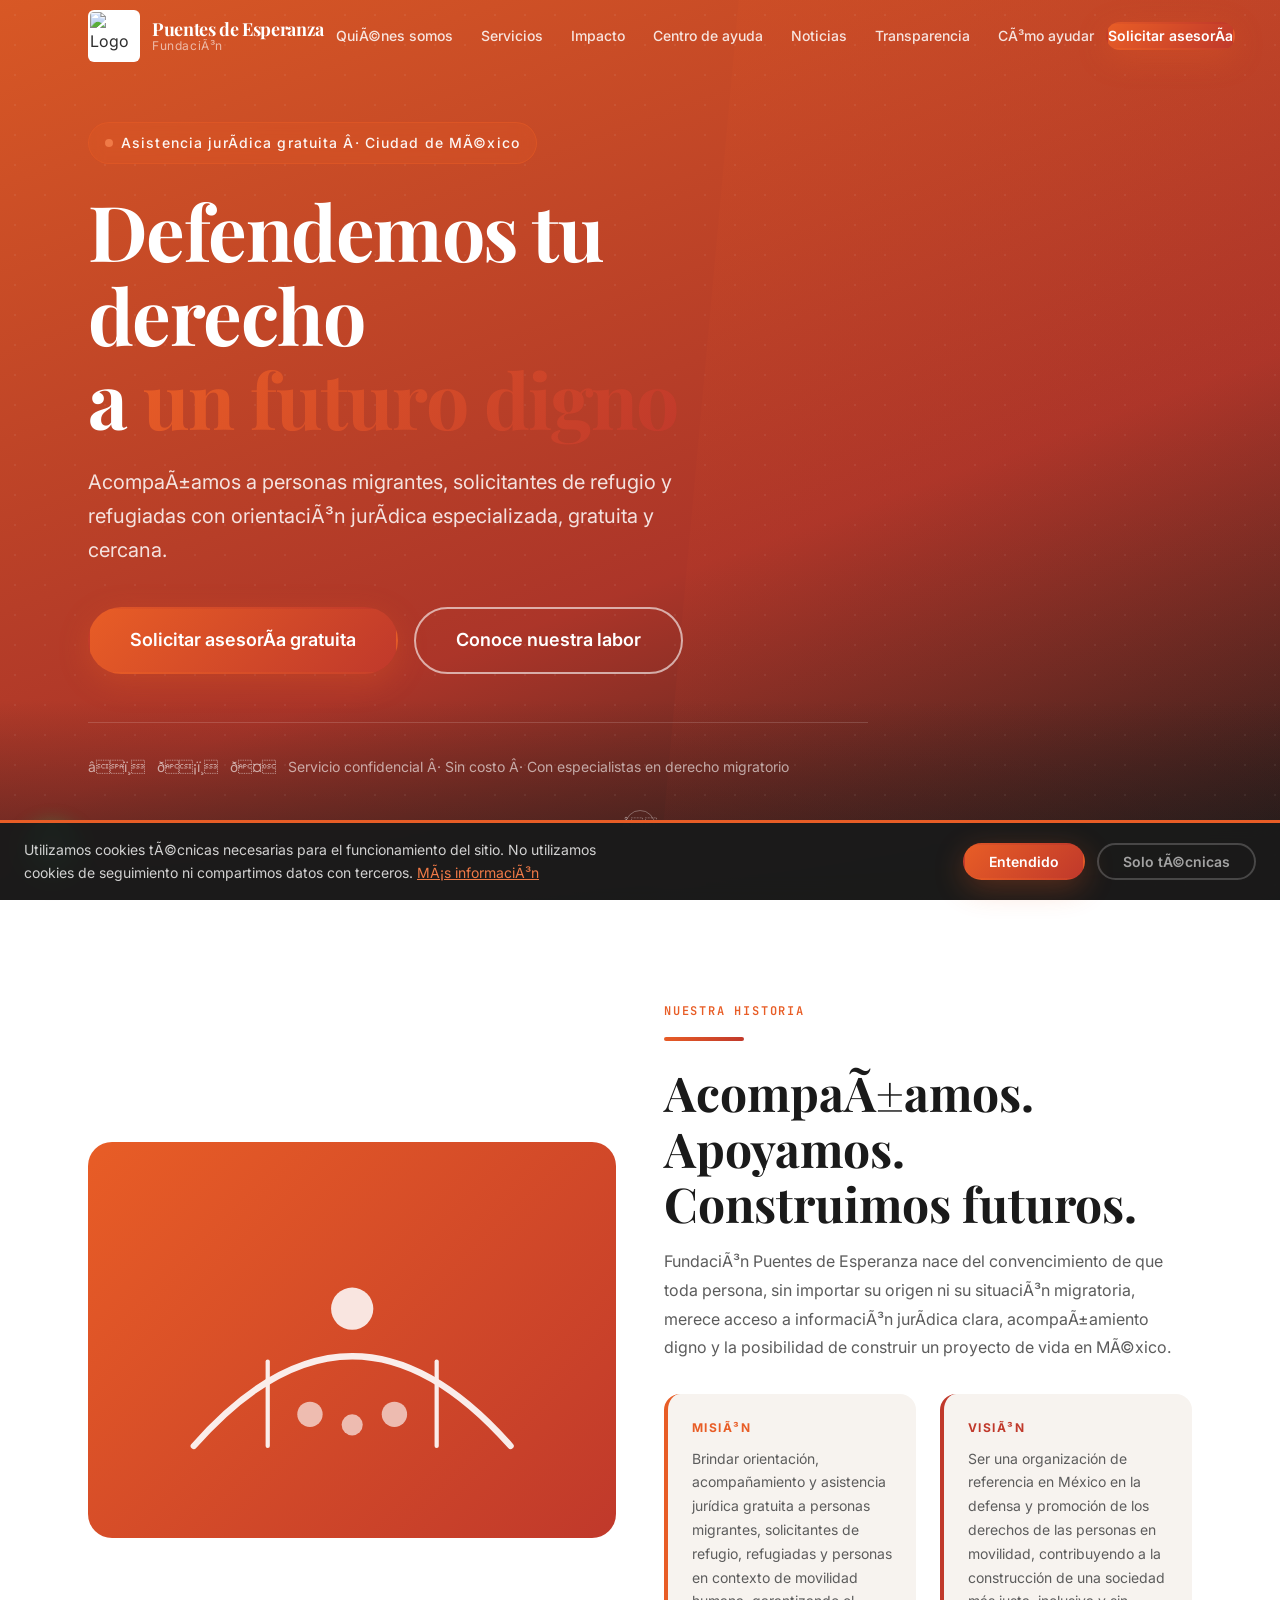
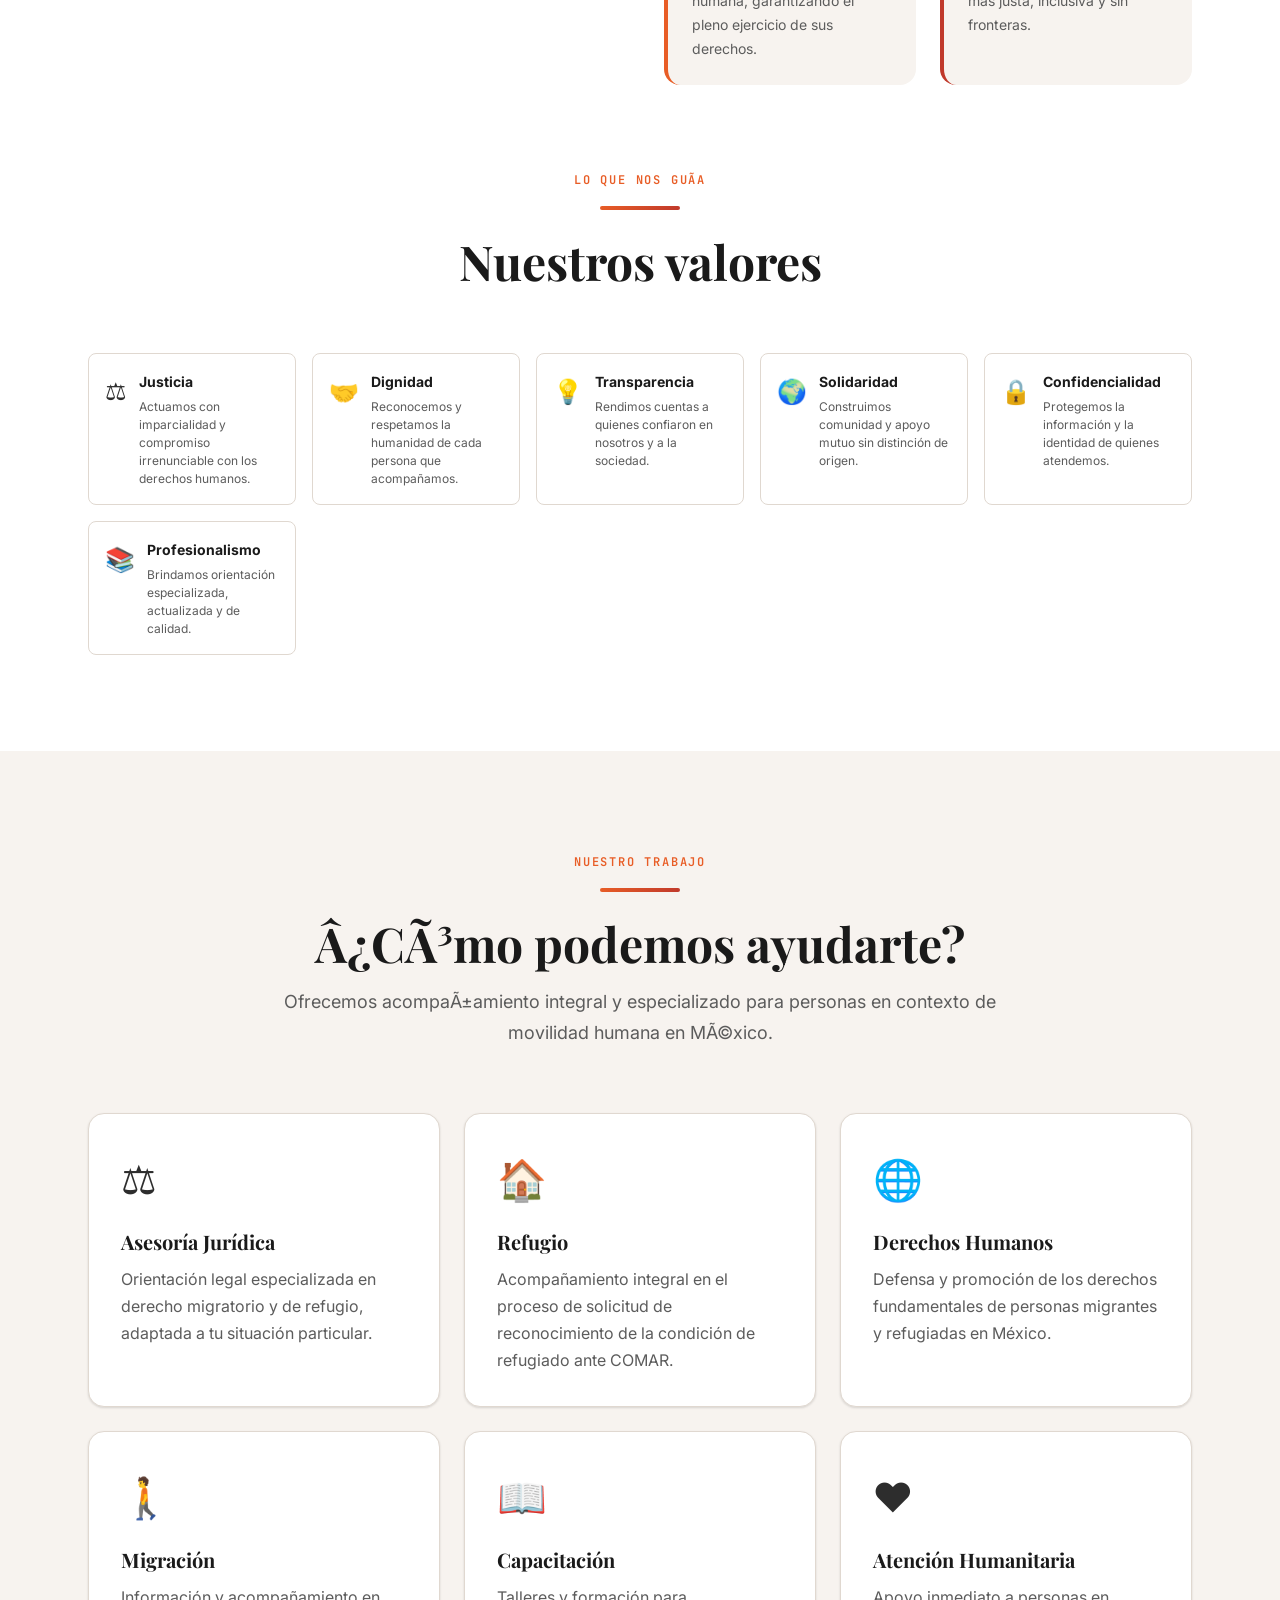
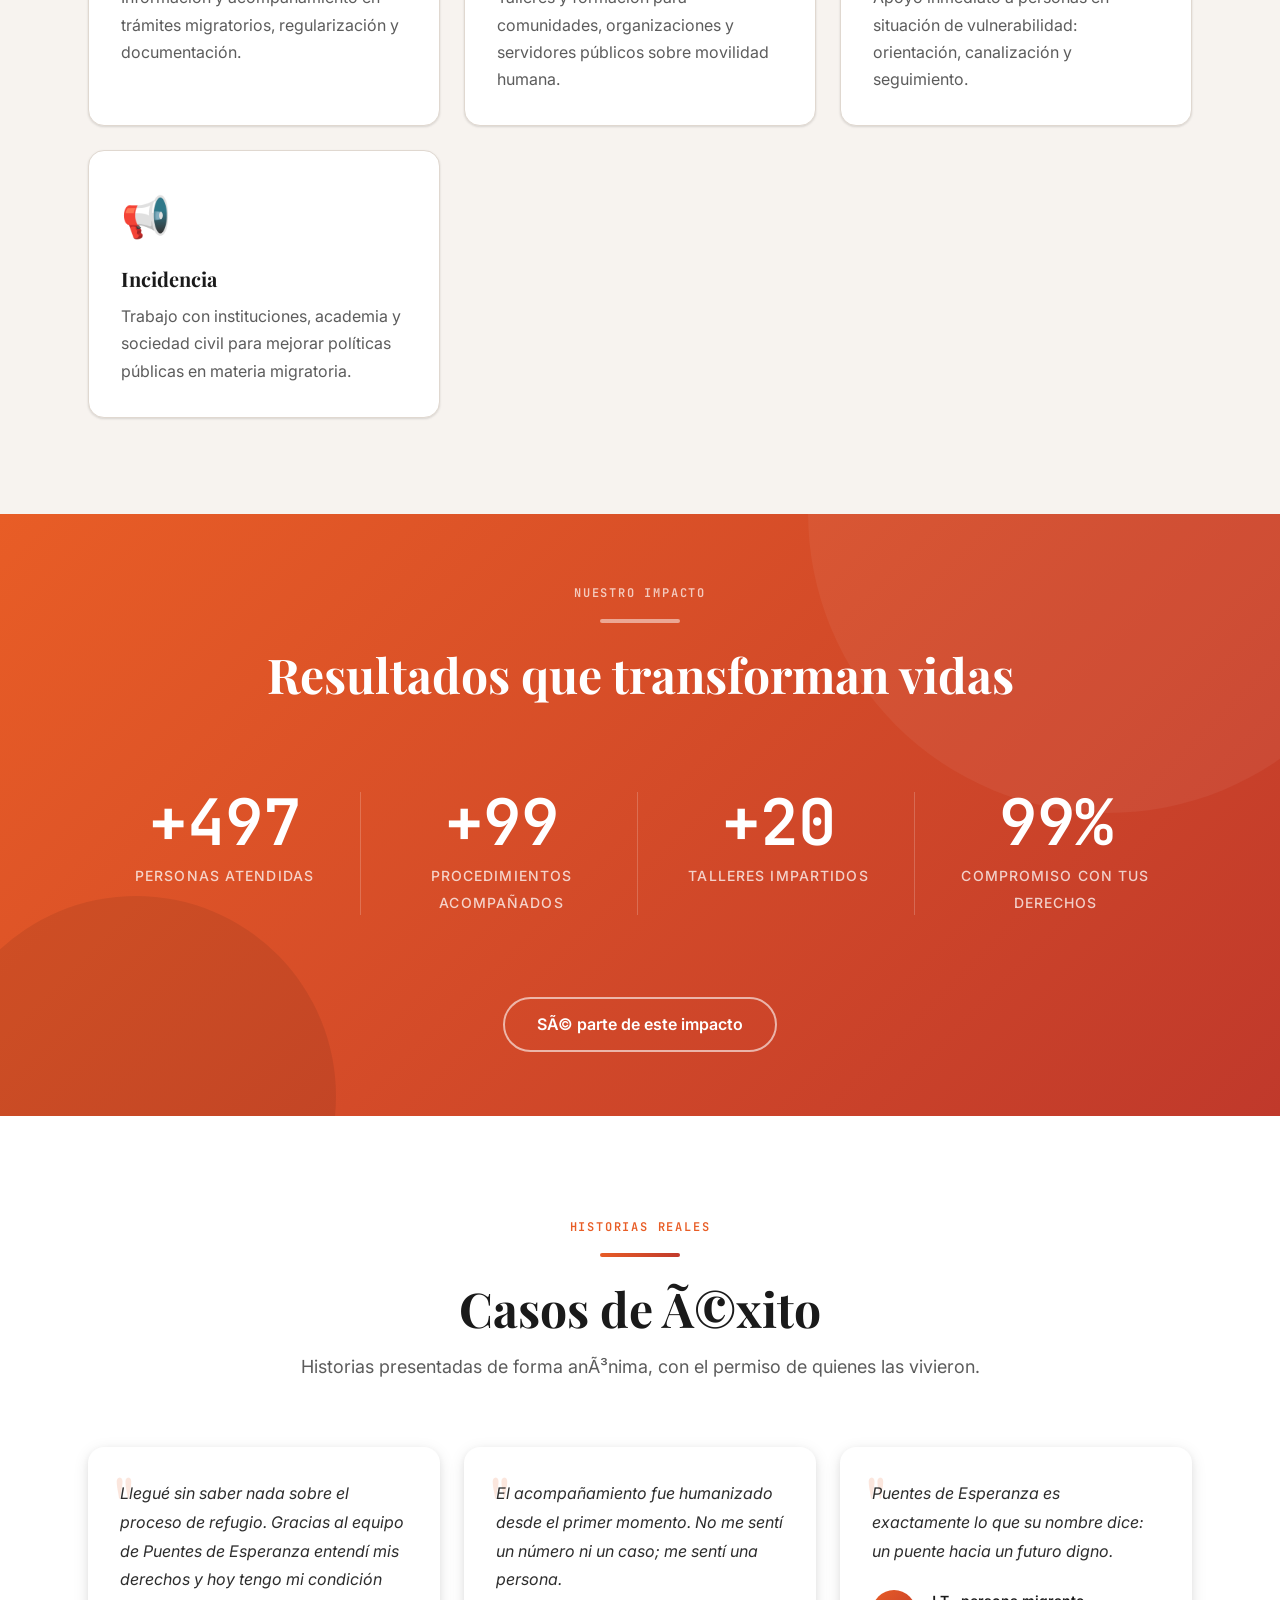
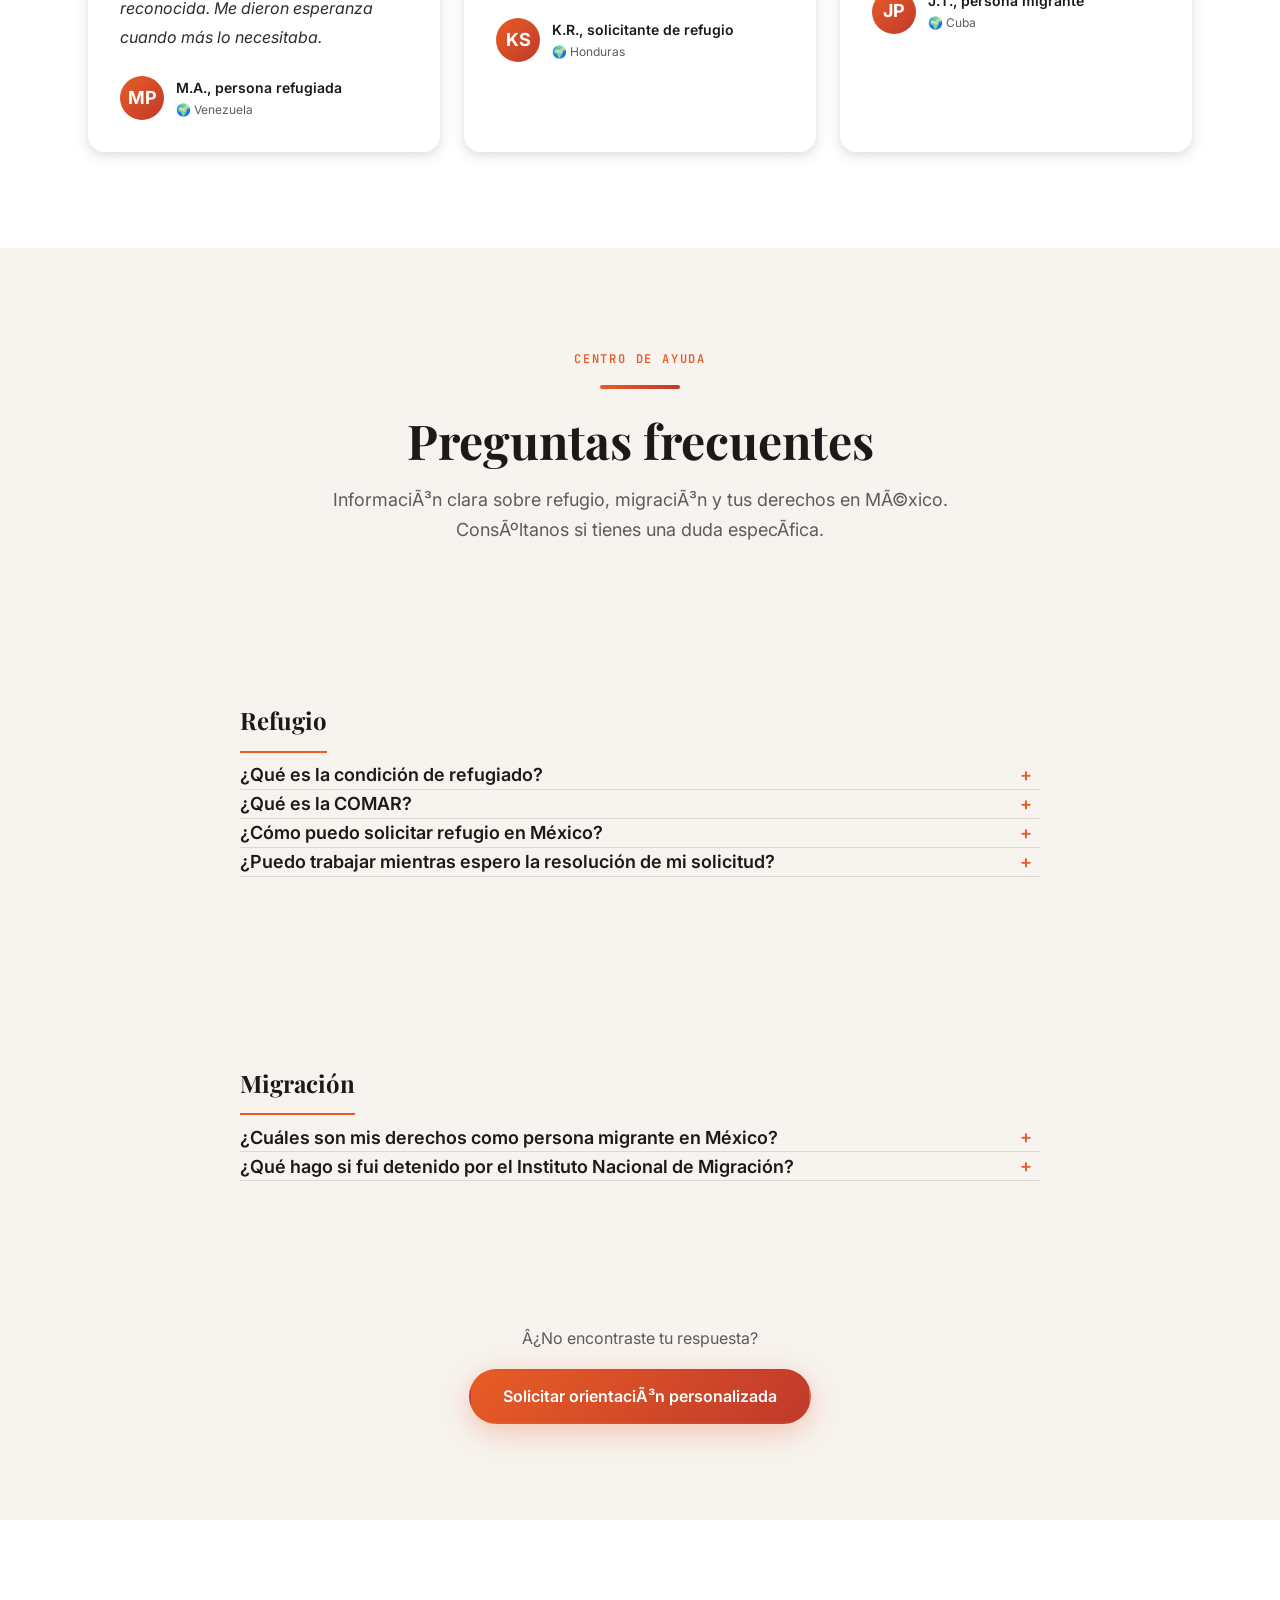
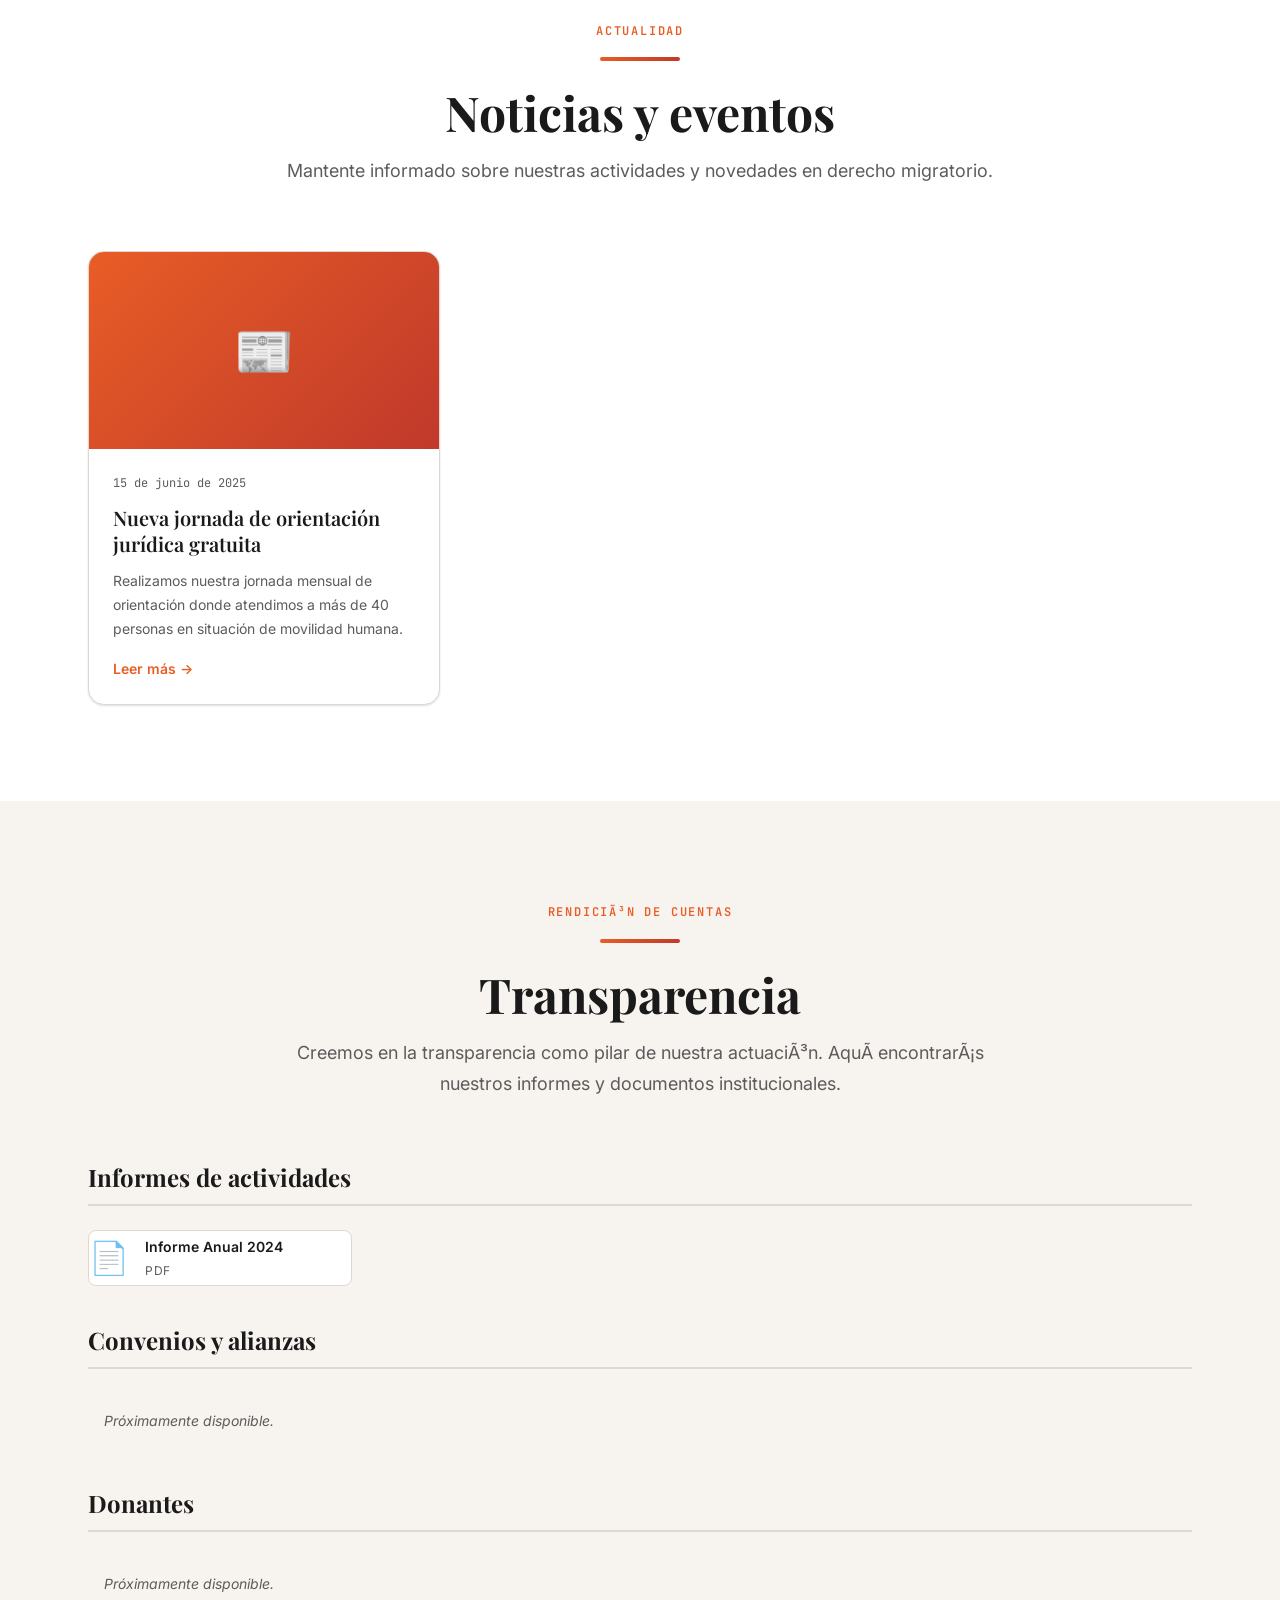
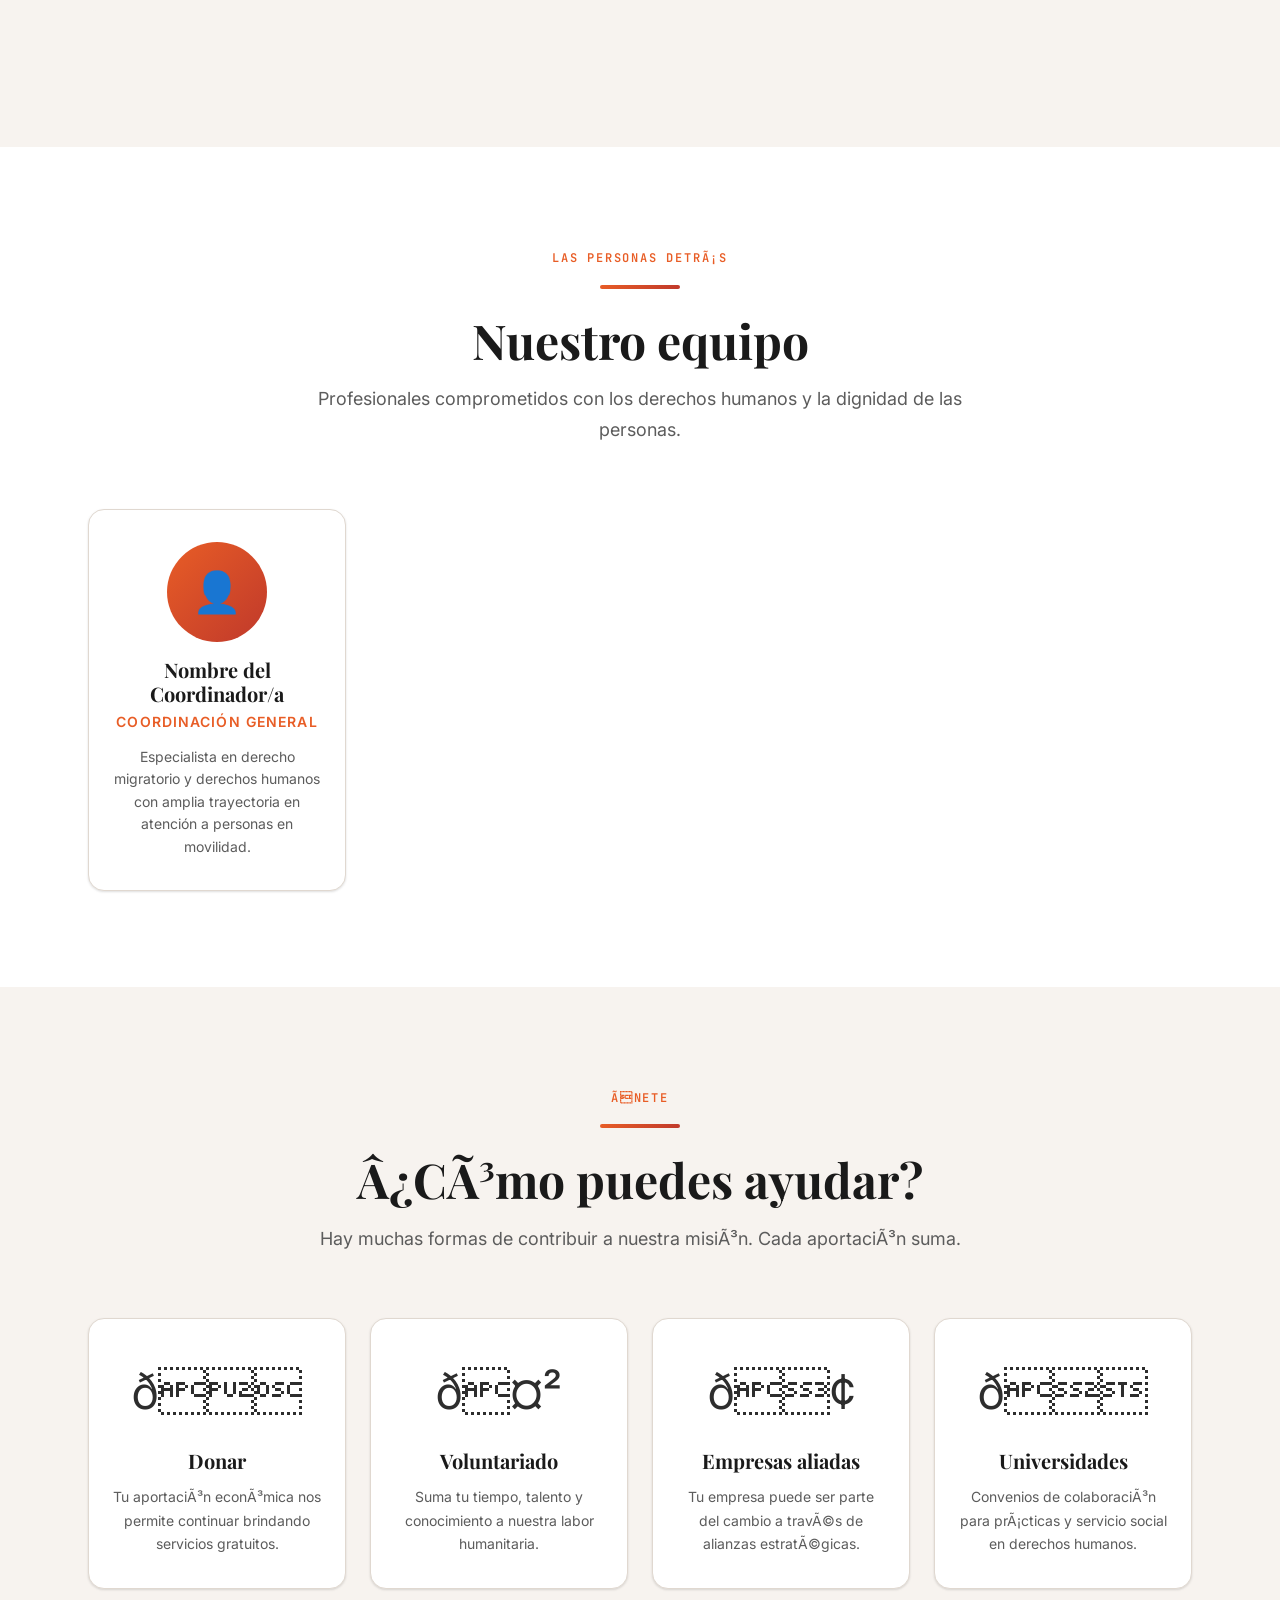
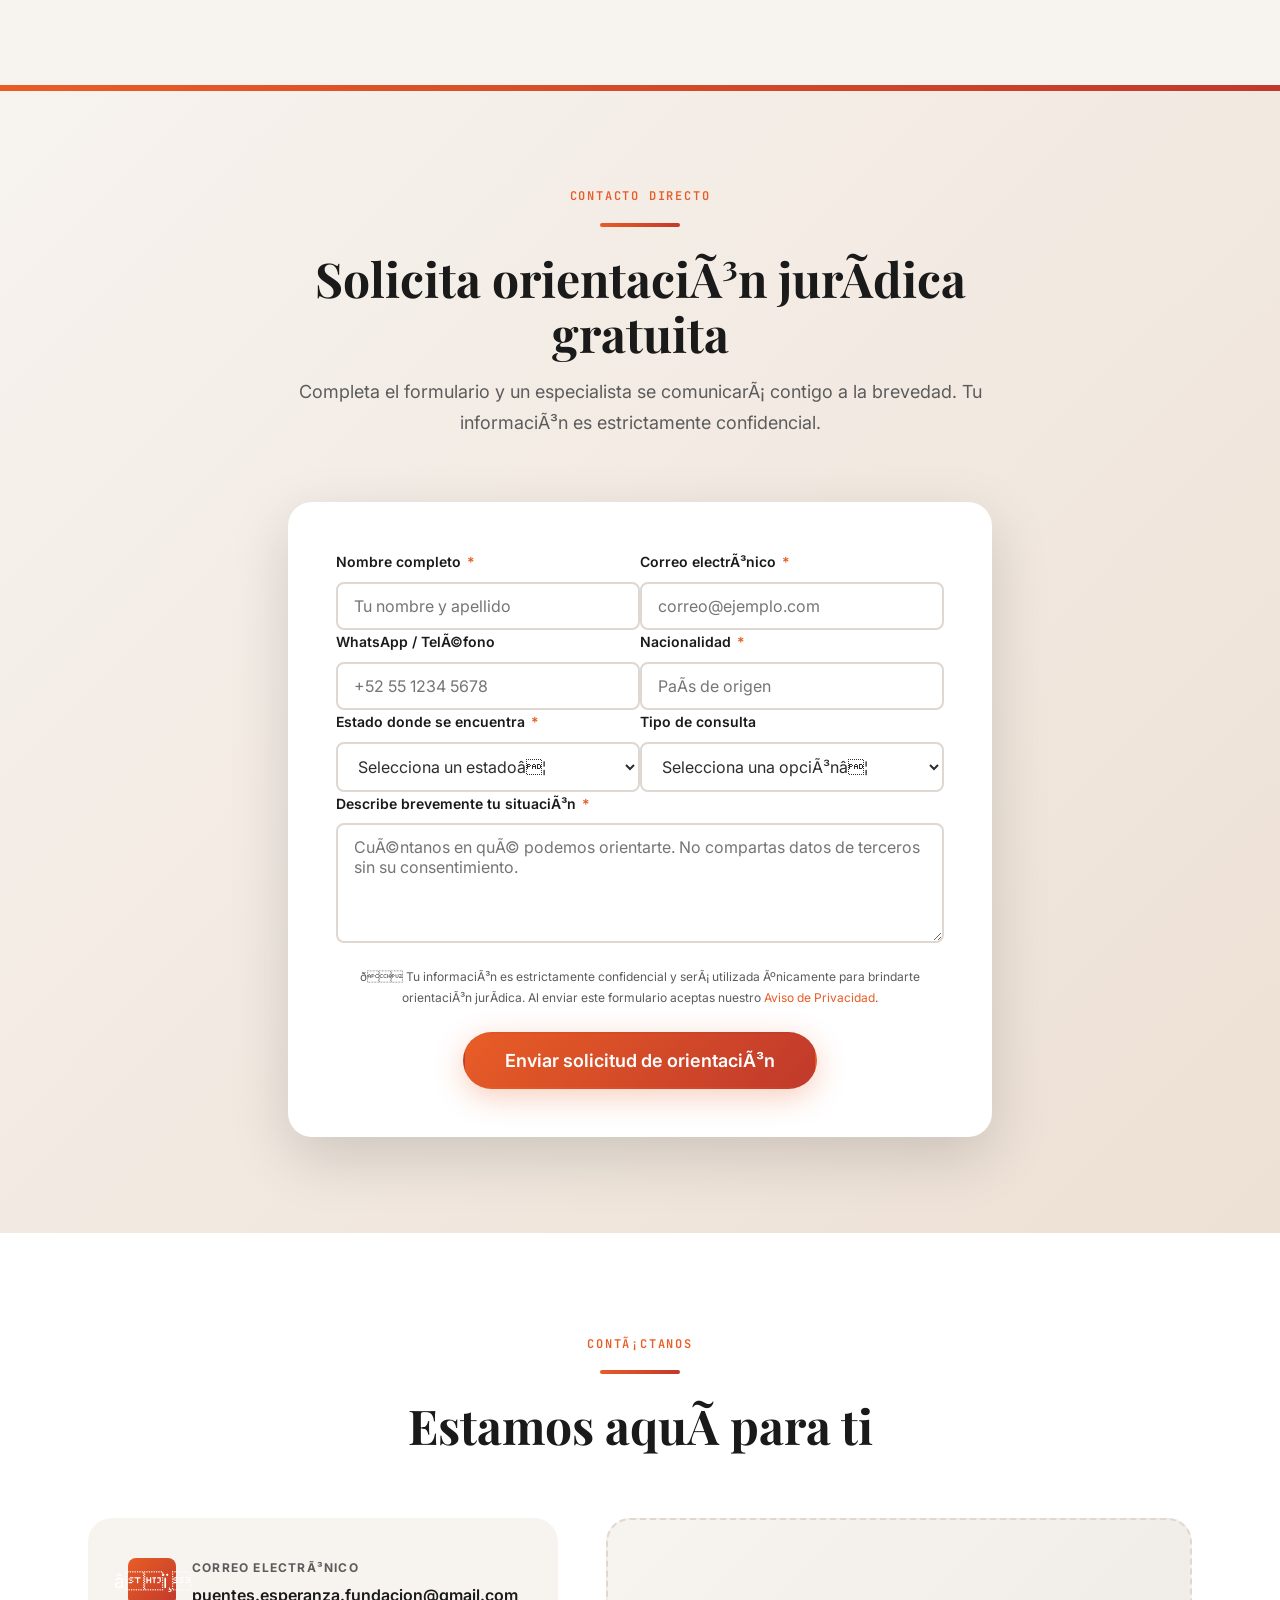
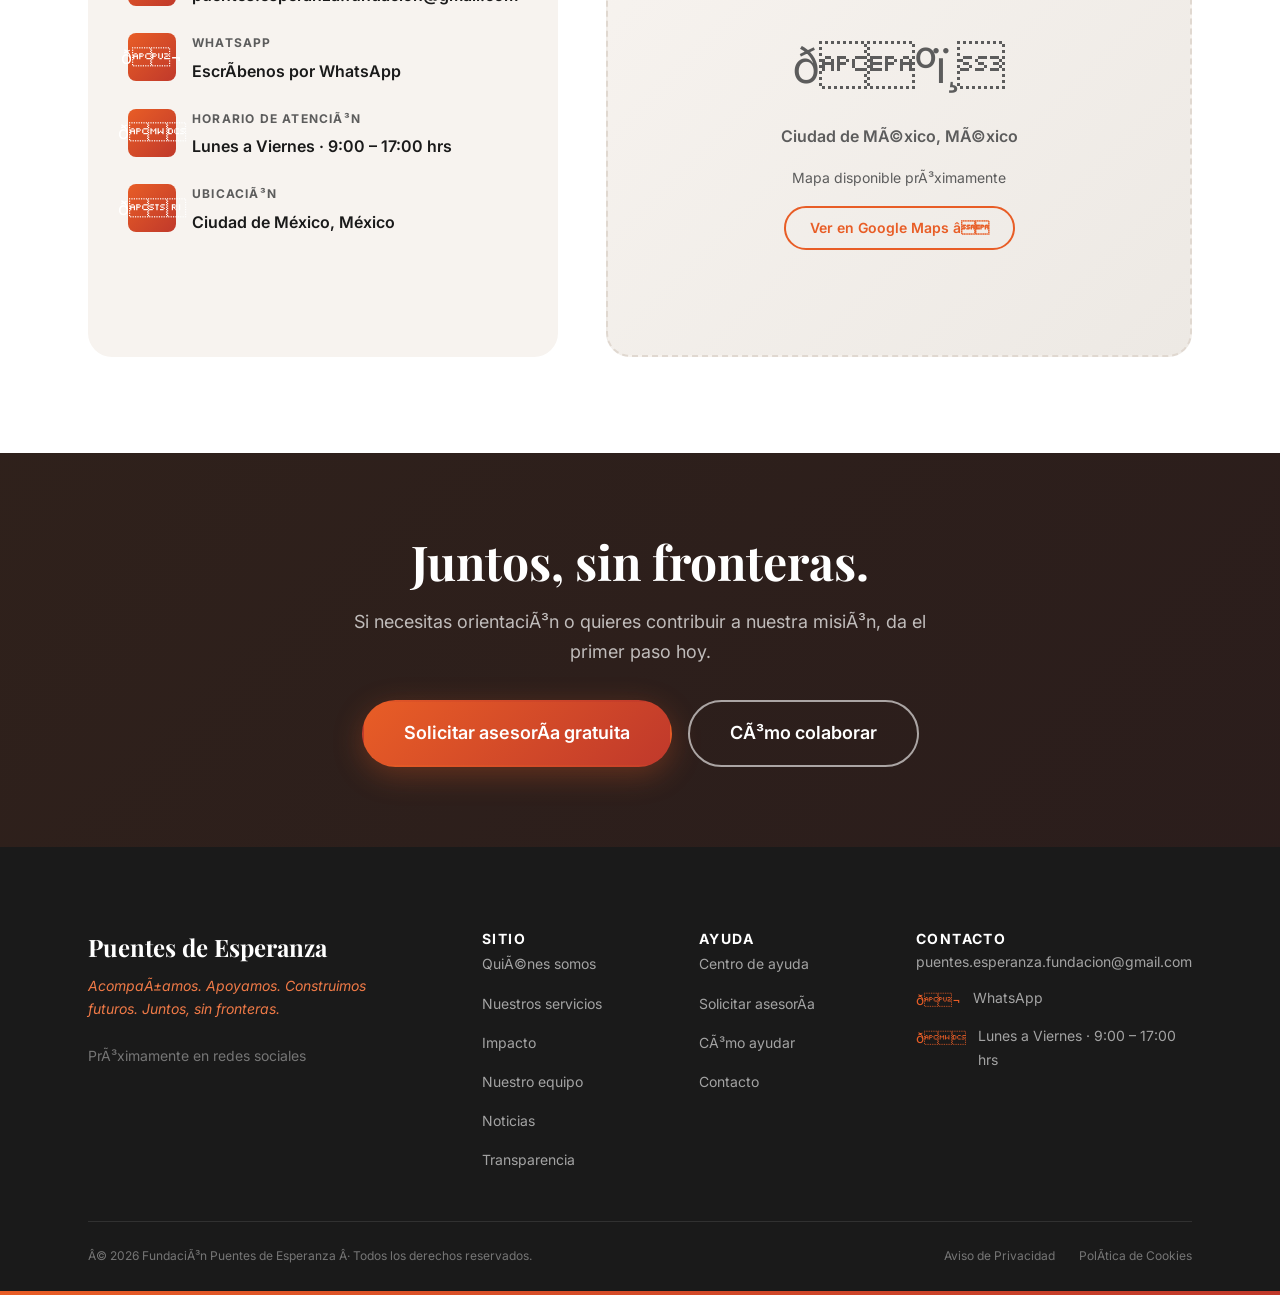
==== commit 785026e1: "Fix: use real logo image in nav" ====
--- a/index.html
+++ b/index.html
@@ -6,26 +6,26 @@
   <meta name="theme-color" content="#E85D26" />
 
   <!-- SEO Principal -->
-  <title>Fundación Puentes de Esperanza — Asistencia jurídica a migrantes y refugiados</title>
-  <meta name="description" content="Brindamos orientación, acompañamiento y asistencia jurídica gratuita a personas migrantes, solicitantes de refugio y refugiadas en México. Acompañamos. Apoyamos. Construimos futuros." />
-  <meta name="keywords" content="refugio México, migrantes derechos, COMAR, asesoría jurídica migratoria, refugiados, movilidad humana, Ciudad de México" />
-  <meta name="author" content="Fundación Puentes de Esperanza" />
+  <title>FundaciÃ³n Puentes de Esperanza â Asistencia jurÃ­dica a migrantes y refugiados</title>
+  <meta name="description" content="Brindamos orientaciÃ³n, acompaÃ±amiento y asistencia jurÃ­dica gratuita a personas migrantes, solicitantes de refugio y refugiadas en MÃ©xico. AcompaÃ±amos. Apoyamos. Construimos futuros." />
+  <meta name="keywords" content="refugio MÃ©xico, migrantes derechos, COMAR, asesorÃ­a jurÃ­dica migratoria, refugiados, movilidad humana, Ciudad de MÃ©xico" />
+  <meta name="author" content="FundaciÃ³n Puentes de Esperanza" />
   <meta name="robots" content="index, follow" />
   <link rel="canonical" href="https://puentesdeesperanza.org/" />
 
   <!-- Open Graph -->
   <meta property="og:type"        content="website" />
   <meta property="og:url"         content="https://puentesdeesperanza.org/" />
-  <meta property="og:title"       content="Fundación Puentes de Esperanza" />
-  <meta property="og:description" content="Acompañamos a personas migrantes y refugiadas en México con orientación jurídica gratuita y especializada." />
+  <meta property="og:title"       content="FundaciÃ³n Puentes de Esperanza" />
+  <meta property="og:description" content="AcompaÃ±amos a personas migrantes y refugiadas en MÃ©xico con orientaciÃ³n jurÃ­dica gratuita y especializada." />
   <meta property="og:image"       content="https://puentesdeesperanza.org/assets/images/og-image.jpg" />
   <meta property="og:locale"      content="es_MX" />
-  <meta property="og:site_name"   content="Fundación Puentes de Esperanza" />
+  <meta property="og:site_name"   content="FundaciÃ³n Puentes de Esperanza" />
 
   <!-- Twitter Cards -->
   <meta name="twitter:card"        content="summary_large_image" />
-  <meta name="twitter:title"       content="Fundación Puentes de Esperanza" />
-  <meta name="twitter:description" content="Asistencia jurídica gratuita a migrantes y refugiados en México." />
+  <meta name="twitter:title"       content="FundaciÃ³n Puentes de Esperanza" />
+  <meta name="twitter:description" content="Asistencia jurÃ­dica gratuita a migrantes y refugiados en MÃ©xico." />
   <meta name="twitter:image"       content="https://puentesdeesperanza.org/assets/images/og-image.jpg" />
 
   <!-- Favicon -->
@@ -44,16 +44,16 @@
   {
     "@context": "https://schema.org",
     "@type": "NGO",
-    "name": "Fundación Puentes de Esperanza",
+    "name": "FundaciÃ³n Puentes de Esperanza",
     "alternateName": "Puentes de Esperanza",
-    "description": "Organización sin fines de lucro que brinda orientación jurídica y acompañamiento a personas migrantes, solicitantes de refugio y refugiadas en México.",
+    "description": "OrganizaciÃ³n sin fines de lucro que brinda orientaciÃ³n jurÃ­dica y acompaÃ±amiento a personas migrantes, solicitantes de refugio y refugiadas en MÃ©xico.",
     "url": "https://puentesdeesperanza.org",
     "logo": "https://puentesdeesperanza.org/assets/logo/logo.svg",
     "foundingLocation": {
       "@type": "Place",
-      "name": "Ciudad de México, México"
+      "name": "Ciudad de MÃ©xico, MÃ©xico"
     },
-    "areaServed": "México",
+    "areaServed": "MÃ©xico",
     "email": "puentes.esperanza.fundacion@gmail.com",
     "knowsAbout": ["Derecho migratorio", "Refugio", "Derechos humanos", "Movilidad humana"],
     "sameAs": []
@@ -65,46 +65,33 @@
   <!-- Skip Link Accesibilidad -->
   <a href="#main-content" class="skip-link">Ir al contenido principal</a>
 
-  <!-- ─── NAVEGACIÓN ─────────────────────────────────────────── -->
-  <nav class="nav transparent" role="navigation" aria-label="Menú principal">
+  <!-- âââ NAVEGACIÃN âââââââââââââââââââââââââââââââââââââââââââ -->
+  <nav class="nav transparent" role="navigation" aria-label="MenÃº principal">
     <div class="container nav-inner">
 
-      <a href="#inicio" class="nav-logo" aria-label="Fundación Puentes de Esperanza — Inicio">
-        <!-- Logo SVG inline -->
-        <svg width="40" height="40" viewBox="0 0 40 40" fill="none" xmlns="http://www.w3.org/2000/svg" aria-hidden="true">
-          <rect width="40" height="40" rx="8" fill="url(#grad-logo)"/>
-          <path d="M8 28 Q20 12 32 28" stroke="white" stroke-width="3" stroke-linecap="round" fill="none"/>
-          <path d="M14 28 L14 20" stroke="white" stroke-width="2.5" stroke-linecap="round"/>
-          <path d="M26 28 L26 20" stroke="white" stroke-width="2.5" stroke-linecap="round"/>
-          <circle cx="20" cy="18" r="3" fill="white" opacity="0.9"/>
-          <defs>
-            <linearGradient id="grad-logo" x1="0" y1="0" x2="40" y2="40" gradientUnits="userSpaceOnUse">
-              <stop offset="0%" stop-color="#E85D26"/>
-              <stop offset="100%" stop-color="#C0392B"/>
-            </linearGradient>
-          </defs>
-        </svg>
+      <a href="#inicio" class="nav-logo" aria-label="FundaciÃ³n Puentes de Esperanza â Inicio">
+        <img src="assets/logo/logo.jpeg" alt="Logo Proyecto Puentes de Esperanza" width="52" height="52" style="border-radius:6px;object-fit:contain;background:white;padding:2px;" />
         <div class="nav-logo-text">
           <span class="nav-logo-name">Puentes de Esperanza</span>
-          <span class="nav-logo-tagline">Fundación</span>
+          <span class="nav-logo-tagline">FundaciÃ³n</span>
         </div>
       </a>
 
       <ul class="nav-menu" role="list">
-        <li><a class="nav-link" href="#quienes-somos">Quiénes somos</a></li>
+        <li><a class="nav-link" href="#quienes-somos">QuiÃ©nes somos</a></li>
         <li><a class="nav-link" href="#servicios">Servicios</a></li>
         <li><a class="nav-link" href="#impacto">Impacto</a></li>
         <li><a class="nav-link" href="#centro-ayuda">Centro de ayuda</a></li>
         <li><a class="nav-link" href="#noticias">Noticias</a></li>
         <li><a class="nav-link" href="#transparencia">Transparencia</a></li>
-        <li><a class="nav-link" href="#como-ayudar">Cómo ayudar</a></li>
+        <li><a class="nav-link" href="#como-ayudar">CÃ³mo ayudar</a></li>
       </ul>
 
       <div class="nav-cta">
-        <a class="btn btn-primary btn-sm" href="#asesoria">Solicitar asesoría</a>
-      </div>
-
-      <button class="nav-toggle" aria-label="Abrir menú" aria-expanded="false" aria-controls="nav-mobile">
+        <a class="btn btn-primary btn-sm" href="#asesoria">Solicitar asesorÃ­a</a>
+      </div>
+
+      <button class="nav-toggle" aria-label="Abrir menÃº" aria-expanded="false" aria-controls="nav-mobile">
         <span></span>
         <span></span>
         <span></span>
@@ -112,19 +99,19 @@
     </div>
   </nav>
 
-  <!-- Menú móvil -->
-  <div class="nav-mobile" id="nav-mobile" role="dialog" aria-label="Menú de navegación" aria-modal="true">
-    <a class="nav-link" href="#quienes-somos">Quiénes somos</a>
+  <!-- MenÃº mÃ³vil -->
+  <div class="nav-mobile" id="nav-mobile" role="dialog" aria-label="MenÃº de navegaciÃ³n" aria-modal="true">
+    <a class="nav-link" href="#quienes-somos">QuiÃ©nes somos</a>
     <a class="nav-link" href="#servicios">Nuestro trabajo</a>
     <a class="nav-link" href="#impacto">Impacto</a>
     <a class="nav-link" href="#centro-ayuda">Centro de ayuda</a>
     <a class="nav-link" href="#noticias">Noticias</a>
     <a class="nav-link" href="#transparencia">Transparencia</a>
-    <a class="nav-link" href="#como-ayudar">Cómo ayudar</a>
-    <a class="btn btn-primary" href="#asesoria" style="margin-top:1.5rem;">Solicitar asesoría</a>
+    <a class="nav-link" href="#como-ayudar">CÃ³mo ayudar</a>
+    <a class="btn btn-primary" href="#asesoria" style="margin-top:1.5rem;">Solicitar asesorÃ­a</a>
   </div>
 
-  <!-- ─── CONTENIDO PRINCIPAL ─────────────────────────────────── -->
+  <!-- âââ CONTENIDO PRINCIPAL âââââââââââââââââââââââââââââââââââ -->
   <main id="main-content">
 
     <!-- HERO -->
@@ -133,18 +120,18 @@
       <div class="hero-pattern" aria-hidden="true"></div>
       <div class="container">
         <div class="hero-content">
-          <div class="hero-label" role="note">Asistencia jurídica gratuita · Ciudad de México</div>
+          <div class="hero-label" role="note">Asistencia jurÃ­dica gratuita Â· Ciudad de MÃ©xico</div>
           <h1 class="hero-title">
             Defendemos tu derecho<br/>
             a <em>un futuro digno</em>
           </h1>
           <p class="hero-subtitle">
-            Acompañamos a personas migrantes, solicitantes de refugio y refugiadas
-            con orientación jurídica especializada, gratuita y cercana.
+            AcompaÃ±amos a personas migrantes, solicitantes de refugio y refugiadas
+            con orientaciÃ³n jurÃ­dica especializada, gratuita y cercana.
           </p>
           <div class="hero-actions">
             <a class="btn btn-primary btn-lg" href="#asesoria">
-              Solicitar asesoría gratuita
+              Solicitar asesorÃ­a gratuita
             </a>
             <a class="btn btn-outline btn-lg" href="#servicios">
               Conoce nuestra labor
@@ -152,24 +139,24 @@
           </div>
           <div class="hero-trust" aria-label="Datos de confianza">
             <div class="hero-trust-icons">
-              <span>⚖️</span>
-              <span>🛡️</span>
-              <span>🤝</span>
+              <span>âï¸</span>
+              <span>ð¡ï¸</span>
+              <span>ð¤</span>
             </div>
             <p class="hero-trust-text">
-              Servicio confidencial · Sin costo · Con especialistas en derecho migratorio
+              Servicio confidencial Â· Sin costo Â· Con especialistas en derecho migratorio
             </p>
           </div>
         </div>
       </div>
       <div class="hero-scroll" aria-hidden="true">
-        <div class="hero-scroll-arrow">↓</div>
+        <div class="hero-scroll-arrow">â</div>
         <span>Descubrir</span>
       </div>
     </section>
 
-    <!-- QUIÉNES SOMOS -->
-    <section class="about-section" id="quienes-somos" aria-label="Quiénes somos">
+    <!-- QUIÃNES SOMOS -->
+    <section class="about-section" id="quienes-somos" aria-label="QuiÃ©nes somos">
       <div class="container">
         <div class="about-grid">
           <div class="fade-in-left">
@@ -189,22 +176,22 @@
           <div class="fade-in-right">
             <span class="section-label">Nuestra historia</span>
             <div class="bridge-divider"></div>
-            <h2 class="section-title">Acompañamos. Apoyamos. Construimos futuros.</h2>
+            <h2 class="section-title">AcompaÃ±amos. Apoyamos. Construimos futuros.</h2>
             <p style="color:var(--color-texto-suave);line-height:1.8;margin-bottom:var(--space-8);">
-              Fundación Puentes de Esperanza nace del convencimiento de que toda persona,
-              sin importar su origen ni su situación migratoria, merece acceso a información
-              jurídica clara, acompañamiento digno y la posibilidad de construir un proyecto
-              de vida en México.
+              FundaciÃ³n Puentes de Esperanza nace del convencimiento de que toda persona,
+              sin importar su origen ni su situaciÃ³n migratoria, merece acceso a informaciÃ³n
+              jurÃ­dica clara, acompaÃ±amiento digno y la posibilidad de construir un proyecto
+              de vida en MÃ©xico.
             </p>
 
             <div class="mission-vision-grid">
               <div class="mv-card">
-                <p class="mv-card-label">Misión</p>
-                <p class="mv-card-text" id="mision-text">Cargando…</p>
+                <p class="mv-card-label">MisiÃ³n</p>
+                <p class="mv-card-text" id="mision-text">Cargandoâ¦</p>
               </div>
               <div class="mv-card vision">
-                <p class="mv-card-label">Visión</p>
-                <p class="mv-card-text" id="vision-text">Cargando…</p>
+                <p class="mv-card-label">VisiÃ³n</p>
+                <p class="mv-card-text" id="vision-text">Cargandoâ¦</p>
               </div>
             </div>
           </div>
@@ -213,7 +200,7 @@
         <!-- Valores -->
         <div style="margin-top:var(--space-20)">
           <div class="section-header center fade-in">
-            <span class="section-label">Lo que nos guía</span>
+            <span class="section-label">Lo que nos guÃ­a</span>
             <div class="bridge-divider center"></div>
             <h2 class="section-title">Nuestros valores</h2>
           </div>
@@ -230,10 +217,10 @@
         <div class="section-header center fade-in">
           <span class="section-label">Nuestro trabajo</span>
           <div class="bridge-divider center"></div>
-          <h2 class="section-title">¿Cómo podemos ayudarte?</h2>
+          <h2 class="section-title">Â¿CÃ³mo podemos ayudarte?</h2>
           <p class="section-subtitle">
-            Ofrecemos acompañamiento integral y especializado para personas en contexto
-            de movilidad humana en México.
+            Ofrecemos acompaÃ±amiento integral y especializado para personas en contexto
+            de movilidad humana en MÃ©xico.
           </p>
         </div>
         <div class="cards-grid" id="services-grid" role="list">
@@ -254,7 +241,7 @@
           <!-- Renderizado desde config.js -->
         </div>
         <div style="text-align:center;padding-bottom:var(--space-16);padding-top:var(--space-10);">
-          <a class="btn btn-outline" href="#asesoria">Sé parte de este impacto</a>
+          <a class="btn btn-outline" href="#asesoria">SÃ© parte de este impacto</a>
         </div>
       </div>
     </section>
@@ -265,9 +252,9 @@
         <div class="section-header center fade-in">
           <span class="section-label">Historias reales</span>
           <div class="bridge-divider center"></div>
-          <h2 class="section-title">Casos de éxito</h2>
+          <h2 class="section-title">Casos de Ã©xito</h2>
           <p class="section-subtitle">
-            Historias presentadas de forma anónima, con el permiso de quienes las vivieron.
+            Historias presentadas de forma anÃ³nima, con el permiso de quienes las vivieron.
           </p>
         </div>
         <div class="testimonials-grid" id="testimonials-grid" role="list">
@@ -284,8 +271,8 @@
           <div class="bridge-divider center"></div>
           <h2 class="section-title">Preguntas frecuentes</h2>
           <p class="section-subtitle">
-            Información clara sobre refugio, migración y tus derechos en México.
-            Consúltanos si tienes una duda específica.
+            InformaciÃ³n clara sobre refugio, migraciÃ³n y tus derechos en MÃ©xico.
+            ConsÃºltanos si tienes una duda especÃ­fica.
           </p>
         </div>
         <div id="faq-container" style="max-width:800px;margin-inline:auto;">
@@ -293,9 +280,9 @@
         </div>
         <div style="text-align:center;margin-top:var(--space-12);">
           <p style="margin-bottom:var(--space-4);color:var(--color-texto-suave);">
-            ¿No encontraste tu respuesta?
-          </p>
-          <a class="btn btn-primary" href="#asesoria">Solicitar orientación personalizada</a>
+            Â¿No encontraste tu respuesta?
+          </p>
+          <a class="btn btn-primary" href="#asesoria">Solicitar orientaciÃ³n personalizada</a>
         </div>
       </div>
     </section>
@@ -321,12 +308,12 @@
     <section id="transparencia" style="background:var(--color-crema);" aria-label="Transparencia">
       <div class="container">
         <div class="section-header center fade-in">
-          <span class="section-label">Rendición de cuentas</span>
+          <span class="section-label">RendiciÃ³n de cuentas</span>
           <div class="bridge-divider center"></div>
           <h2 class="section-title">Transparencia</h2>
           <p class="section-subtitle">
-            Creemos en la transparencia como pilar de nuestra actuación.
-            Aquí encontrarás nuestros informes y documentos institucionales.
+            Creemos en la transparencia como pilar de nuestra actuaciÃ³n.
+            AquÃ­ encontrarÃ¡s nuestros informes y documentos institucionales.
           </p>
         </div>
         <div id="transparency-container">
@@ -339,7 +326,7 @@
     <section id="equipo" aria-label="Nuestro equipo">
       <div class="container">
         <div class="section-header center fade-in">
-          <span class="section-label">Las personas detrás</span>
+          <span class="section-label">Las personas detrÃ¡s</span>
           <div class="bridge-divider center"></div>
           <h2 class="section-title">Nuestro equipo</h2>
           <p class="section-subtitle">
@@ -352,63 +339,64 @@
       </div>
     </section>
 
-    <!-- CÓMO AYUDAR -->
-    <section class="help-section" id="como-ayudar" aria-label="Cómo puedes ayudar">
-      <div class="container">
-        <div class="section-header center fade-in">
-          <span class="section-label">Únete</span>
-          <div class="bridge-divider center"></div>
-          <h2 class="section-title">¿Cómo puedes ayudar?</h2>
+    <!-- CÃMO AYUDAR -->
+    <section class="help-section" id="como-ayudar" aria-label="CÃ³mo puedes ayudar">
+      <div class="container">
+        <div class="section-header center fade-in">
+          <span class="section-label">Ãnete</span>
+          <div class="bridge-divider center"></div>
+          <h2 class="section-title">Â¿CÃ³mo puedes ayudar?</h2>
           <p class="section-subtitle">
-            Hay muchas formas de contribuir a nuestra misión. Cada aportación suma.
+            Hay muchas formas de contribuir a nuestra misiÃ³n. Cada aportaciÃ³n suma.
           </p>
         </div>
         <div class="help-options">
           <a class="help-option-card fade-in delay-1" href="#contacto">
-            <div class="help-option-icon">💝</div>
+            <div class="help-option-icon">ð</div>
             <h3 class="help-option-title">Donar</h3>
-            <p class="help-option-desc">Tu aportación económica nos permite continuar brindando servicios gratuitos.</p>
+            <p class="help-option-desc">Tu aportaciÃ³n econÃ³mica nos permite continuar brindando servicios gratuitos.</p>
           </a>
           <a class="help-option-card fade-in delay-2" href="#contacto">
-            <div class="help-option-icon">🤲</div>
+            <div class="help-option-icon">ð¤²</div>
             <h3 class="help-option-title">Voluntariado</h3>
             <p class="help-option-desc">Suma tu tiempo, talento y conocimiento a nuestra labor humanitaria.</p>
           </a>
           <a class="help-option-card fade-in delay-3" href="#contacto">
-            <div class="help-option-icon">🏢</div>
+            <div class="help-option-icon">ð¢</div>
             <h3 class="help-option-title">Empresas aliadas</h3>
-            <p class="help-option-desc">Tu empresa puede ser parte del cambio a través de alianzas estratégicas.</p>
+            <p class="help-option-desc">Tu empresa puede ser parte del cambio a travÃ©s de alianzas estratÃ©gicas.</p>
           </a>
           <a class="help-option-card fade-in delay-4" href="#contacto">
-            <div class="help-option-icon">🎓</div>
+            <div class="help-option-icon">ð</div>
             <h3 class="help-option-title">Universidades</h3>
-            <p class="help-option-desc">Convenios de colaboración para prácticas y servicio social en derechos humanos.</p>
+            <p class="help-option-desc">Convenios de colaboraciÃ³n para prÃ¡cticas y servicio social en derechos humanos.</p>
           </a>
         </div>
       </div>
     </section>
 
-    <!-- SOLICITAR ASESORÍA -->
-    <section class="asesoria-section" id="asesoria" aria-label="Solicitar asesoría jurídica">
+    <!-- SOLICITAR ASESORÃA -->
+    <section class="asesoria-section" id="asesoria" aria-label="Solicitar asesorÃ­a jurÃ­dica">
       <div class="asesoria-container container">
         <div class="section-header center fade-in">
           <span class="section-label">Contacto directo</span>
           <div class="bridge-divider center"></div>
-          <h2 class="section-title">Solicita orientación jurídica gratuita</h2>
+          <h2 class="section-title">Solicita orientaciÃ³n jurÃ­dica gratuita</h2>
           <p class="section-subtitle">
-            Completa el formulario y un especialista se comunicará contigo a la brevedad.
-            Tu información es estrictamente confidencial.
+            Completa el formulario y un especialista se comunicarÃ¡ contigo a la brevedad.
+            Tu informaciÃ³n es estrictamente confidencial.
           </p>
         </div>
 
         <div class="asesoria-card fade-in">
-          <!-- Mensaje de éxito -->
+          <!-- Mensaje de Ã©xito -->
           <div class="form-success-msg" id="form-success" role="alert" aria-live="polite">
-            <div class="form-success-icon">✅</div>
-            <h3 class="form-success-title">¡Mensaje recibido!</h3>
+            <div class="form-success-icon">â+</div>
+            <h3 class="form-success-title">Â¡Mensaje recibido!</h3>
             <p class="form-success-text">
-              Gracias por contactarnos. Un especialista revisará tu caso y se comunicará contigo
-              en el menor tiempo posible. Si tu situación es urgente, también puedes escribirnos
+              Gracias por contactarnos. Un especialista revisarÃ¡ tu caso y se comunicarÃ¡ contigo
+              en el menor tiempo posible. Si tu situaciÃ³n es urgente, tambiÃ©n puedes escribirnos
               directamente por WhatsApp.
             </p>
             <a class="btn btn-primary" data-whatsapp href="#" style="margin-top:var(--space-6);">
@@ -416,7 +404,7 @@
             </a>
           </div>
 
-          <form id="asesoria-form" novalidate aria-label="Formulario de solicitud de asesoría">
+          <form id="asesoria-form" novalidate aria-label="Formulario de solicitud de asesorÃ­a">
             <div class="form-grid">
               <div class="form-group">
                 <label class="form-label" for="nombre">
@@ -437,7 +425,7 @@
 
               <div class="form-group">
                 <label class="form-label" for="email">
-                  Correo electrónico <span class="required" aria-hidden="true">*</span>
+                  Correo electrÃ³nico <span class="required" aria-hidden="true">*</span>
                 </label>
                 <input
                   class="form-input"
@@ -454,7 +442,7 @@
 
               <div class="form-group">
                 <label class="form-label" for="whatsapp">
-                  WhatsApp / Teléfono
+                  WhatsApp / TelÃ©fono
                 </label>
                 <input
                   class="form-input"
@@ -478,7 +466,7 @@
                   name="nacionalidad"
                   required
                   aria-required="true"
-                  placeholder="País de origen"
+                  placeholder="PaÃ­s de origen"
                 />
                 <span class="form-error-msg" role="alert"></span>
               </div>
@@ -488,11 +476,11 @@
                   Estado donde se encuentra <span class="required" aria-hidden="true">*</span>
                 </label>
                 <select class="form-select" id="estado" name="estado" required aria-required="true">
-                  <option value="">Selecciona un estado…</option>
-                  <option>Ciudad de México</option>
-                  <option>Estado de México</option>
+                  <option value="">Selecciona un estadoâ¦</option>
+                  <option>Ciudad de MÃ©xico</option>
+                  <option>Estado de MÃ©xico</option>
                   <option>Jalisco</option>
-                  <option>Nuevo León</option>
+                  <option>Nuevo LeÃ³n</option>
                   <option>Baja California</option>
                   <option>Chiapas</option>
                   <option>Tabasco</option>
@@ -500,7 +488,7 @@
                   <option>Tamaulipas</option>
                   <option>Oaxaca</option>
                   <option>Veracruz</option>
-                  <option>Otro estado de México</option>
+                  <option>Otro estado de MÃ©xico</option>
                 </select>
                 <span class="form-error-msg" role="alert"></span>
               </div>
@@ -508,18 +496,18 @@
               <div class="form-group">
                 <label class="form-label" for="tipo">Tipo de consulta</label>
                 <select class="form-select" id="tipo" name="tipo">
-                  <option value="">Selecciona una opción…</option>
+                  <option value="">Selecciona una opciÃ³nâ¦</option>
                   <option value="refugio">Solicitud de refugio</option>
-                  <option value="migracion">Trámite migratorio</option>
+                  <option value="migracion">TrÃ¡mite migratorio</option>
                   <option value="derechos">Derechos humanos</option>
-                  <option value="documentacion">Documentación</option>
+                  <option value="documentacion">DocumentaciÃ³n</option>
                   <option value="otro">Otro</option>
                 </select>
               </div>
 
               <div class="form-group full">
                 <label class="form-label" for="descripcion">
-                  Describe brevemente tu situación <span class="required" aria-hidden="true">*</span>
+                  Describe brevemente tu situaciÃ³n <span class="required" aria-hidden="true">*</span>
                 </label>
                 <textarea
                   class="form-textarea"
@@ -528,7 +516,7 @@
                   required
                   aria-required="true"
                   rows="4"
-                  placeholder="Cuéntanos en qué podemos orientarte. No compartas datos de terceros sin su consentimiento."
+                  placeholder="CuÃ©ntanos en quÃ© podemos orientarte. No compartas datos de terceros sin su consentimiento."
                 ></textarea>
                 <span class="form-error-msg" role="alert"></span>
               </div>
@@ -536,12 +524,12 @@
 
             <div class="form-submit-wrap">
               <p class="form-note" style="margin-bottom:var(--space-6);">
-                🔒 Tu información es estrictamente confidencial y será utilizada únicamente
-                para brindarte orientación jurídica. Al enviar este formulario aceptas nuestro
+                ð Tu informaciÃ³n es estrictamente confidencial y serÃ¡ utilizada Ãºnicamente
+                para brindarte orientaciÃ³n jurÃ­dica. Al enviar este formulario aceptas nuestro
                 <a href="#privacidad" style="color:var(--color-naranja);">Aviso de Privacidad</a>.
               </p>
               <button class="btn btn-primary btn-lg" type="submit">
-                Enviar solicitud de orientación
+                Enviar solicitud de orientaciÃ³n
               </button>
             </div>
           </form>
@@ -553,45 +541,45 @@
     <section class="contact-section" id="contacto" aria-label="Contacto">
       <div class="container">
         <div class="section-header center fade-in">
-          <span class="section-label">Contáctanos</span>
-          <div class="bridge-divider center"></div>
-          <h2 class="section-title">Estamos aquí para ti</h2>
+          <span class="section-label">ContÃ¡ctanos</span>
+          <div class="bridge-divider center"></div>
+          <h2 class="section-title">Estamos aquÃ­ para ti</h2>
         </div>
 
         <div class="contact-grid">
           <div class="contact-info-card fade-in-left">
             <div class="contact-item">
-              <div class="contact-icon-wrap" aria-hidden="true">✉️</div>
+              <div class="contact-icon-wrap" aria-hidden="true">âï¸</div>
               <div>
-                <p class="contact-item-label">Correo electrónico</p>
-                <a class="contact-item-value" data-email href="#">Cargando…</a>
+                <p class="contact-item-label">Correo electrÃ³nico</p>
+                <a class="contact-item-value" data-email href="#">Cargandoâ¦</a>
               </div>
             </div>
             <div class="contact-item">
-              <div class="contact-icon-wrap" aria-hidden="true">💬</div>
+              <div class="contact-icon-wrap" aria-hidden="true">ð¬</div>
               <div>
                 <p class="contact-item-label">WhatsApp</p>
-                <a class="contact-item-value" data-whatsapp href="#">Escríbenos por WhatsApp</a>
+                <a class="contact-item-value" data-whatsapp href="#">EscrÃ­benos por WhatsApp</a>
               </div>
             </div>
             <div class="contact-item">
-              <div class="contact-icon-wrap" aria-hidden="true">🕐</div>
+              <div class="contact-icon-wrap" aria-hidden="true">ð</div>
               <div>
-                <p class="contact-item-label">Horario de atención</p>
-                <p class="contact-item-value" data-horario>Cargando…</p>
+                <p class="contact-item-label">Horario de atenciÃ³n</p>
+                <p class="contact-item-value" data-horario>Cargandoâ¦</p>
               </div>
             </div>
             <div class="contact-item">
-              <div class="contact-icon-wrap" aria-hidden="true">📍</div>
+              <div class="contact-icon-wrap" aria-hidden="true">ð</div>
               <div>
-                <p class="contact-item-label">Ubicación</p>
-                <p class="contact-item-value" data-direccion>Cargando…</p>
+                <p class="contact-item-label">UbicaciÃ³n</p>
+                <p class="contact-item-value" data-direccion>Cargandoâ¦</p>
               </div>
             </div>
           </div>
 
           <div class="fade-in-right">
-            <!-- Mapa placeholder — reemplazar con iframe de Google Maps -->
+            <!-- Mapa placeholder â reemplazar con iframe de Google Maps -->
             <div style="
               width:100%;
               aspect-ratio:4/3;
@@ -605,11 +593,11 @@
               border:2px dashed var(--color-borde);
               color:var(--color-texto-suave);
             ">
-              <span style="font-size:3rem;">🗺️</span>
-              <p style="font-weight:600;">Ciudad de México, México</p>
-              <p style="font-size:var(--text-sm);">Mapa disponible próximamente</p>
+              <span style="font-size:3rem;">ðºï¸</span>
+              <p style="font-weight:600;">Ciudad de MÃ©xico, MÃ©xico</p>
+              <p style="font-size:var(--text-sm);">Mapa disponible prÃ³ximamente</p>
               <a class="btn btn-ghost btn-sm" href="https://maps.google.com/?q=Ciudad+de+Mexico" target="_blank" rel="noopener noreferrer">
-                Ver en Google Maps ↗
+                Ver en Google Maps â
               </a>
             </div>
           </div>
@@ -618,23 +606,23 @@
     </section>
 
     <!-- BANNER CTA -->
-    <section class="cta-banner" aria-label="Llamada a la acción">
+    <section class="cta-banner" aria-label="Llamada a la acciÃ³n">
       <div class="container cta-banner-content fade-in">
         <h2 class="cta-banner-title">Juntos, sin fronteras.</h2>
         <p class="cta-banner-subtitle">
-          Si necesitas orientación o quieres contribuir a nuestra misión,
+          Si necesitas orientaciÃ³n o quieres contribuir a nuestra misiÃ³n,
           da el primer paso hoy.
         </p>
         <div style="display:flex;gap:var(--space-4);justify-content:center;flex-wrap:wrap;">
-          <a class="btn btn-primary btn-lg" href="#asesoria">Solicitar asesoría gratuita</a>
-          <a class="btn btn-outline btn-lg" href="#como-ayudar">Cómo colaborar</a>
+          <a class="btn btn-primary btn-lg" href="#asesoria">Solicitar asesorÃ­a gratuita</a>
+          <a class="btn btn-outline btn-lg" href="#como-ayudar">CÃ³mo colaborar</a>
         </div>
       </div>
     </section>
 
   </main>
 
-  <!-- ─── FOOTER ─────────────────────────────────────────────── -->
+  <!-- âââ FOOTER âââââââââââââââââââââââââââââââââââââââââââââââ -->
   <footer class="footer" role="contentinfo">
     <div class="container">
       <div class="footer-grid">
@@ -643,19 +631,19 @@
         <div>
           <p class="footer-brand-name">Puentes de Esperanza</p>
           <p class="footer-brand-tag">
-            Acompañamos. Apoyamos. Construimos futuros. Juntos, sin fronteras.
+            AcompaÃ±amos. Apoyamos. Construimos futuros. Juntos, sin fronteras.
           </p>
           <div class="footer-social" aria-label="Redes sociales">
             <!-- Las redes se pueden configurar en config.js -->
-            <span style="font-size:var(--text-sm);color:rgba(255,255,255,0.4);">Próximamente en redes sociales</span>
-          </div>
-        </div>
-
-        <!-- Columna navegación -->
+            <span style="font-size:var(--text-sm);color:rgba(255,255,255,0.4);">PrÃ³ximamente en redes sociales</span>
+          </div>
+        </div>
+
+        <!-- Columna navegaciÃ³n -->
         <nav aria-label="Mapa del sitio">
           <p class="footer-col-title">Sitio</p>
           <ul class="footer-links">
-            <li><a href="#quienes-somos">Quiénes somos</a></li>
+            <li><a href="#quienes-somos">QuiÃ©nes somos</a></li>
             <li><a href="#servicios">Nuestros servicios</a></li>
             <li><a href="#impacto">Impacto</a></li>
             <li><a href="#equipo">Nuestro equipo</a></li>
@@ -669,8 +657,8 @@
           <p class="footer-col-title">Ayuda</p>
           <ul class="footer-links">
             <li><a href="#centro-ayuda">Centro de ayuda</a></li>
-            <li><a href="#asesoria">Solicitar asesoría</a></li>
-            <li><a href="#como-ayudar">Cómo ayudar</a></li>
+            <li><a href="#asesoria">Solicitar asesorÃ­a</a></li>
+            <li><a href="#como-ayudar">CÃ³mo ayudar</a></li>
             <li><a href="#contacto">Contacto</a></li>
           </ul>
         </nav>
@@ -679,16 +667,16 @@
         <div>
           <p class="footer-col-title">Contacto</p>
           <a class="footer-contact-item" data-email href="#">
-            <span class="footer-contact-icon">✉️</span>
-            <span>Cargando…</span>
+            <span class="footer-contact-icon">âï¸</span>
+            <span>Cargandoâ¦</span>
           </a>
           <a class="footer-contact-item" data-whatsapp href="#">
-            <span class="footer-contact-icon">💬</span>
+            <span class="footer-contact-icon">ð¬</span>
             <span>WhatsApp</span>
           </a>
           <div class="footer-contact-item">
-            <span class="footer-contact-icon">🕐</span>
-            <span data-horario>Cargando…</span>
+            <span class="footer-contact-icon">ð</span>
+            <span data-horario>Cargandoâ¦</span>
           </div>
         </div>
 
@@ -696,18 +684,18 @@
 
       <div class="footer-bottom">
         <p class="footer-copyright" id="footer-year">
-          © 2025 Fundación Puentes de Esperanza · Todos los derechos reservados.
+          Â© 2025 FundaciÃ³n Puentes de Esperanza Â· Todos los derechos reservados.
         </p>
         <nav class="footer-legal" aria-label="Documentos legales">
           <a href="#privacidad">Aviso de Privacidad</a>
-          <a href="#cookies">Política de Cookies</a>
+          <a href="#cookies">PolÃ­tica de Cookies</a>
         </nav>
       </div>
     </div>
     <div class="footer-naranja-line" aria-hidden="true"></div>
   </footer>
 
-  <!-- ─── ELEMENTOS FLOTANTES ─────────────────────────────────── -->
+  <!-- âââ ELEMENTOS FLOTANTES âââââââââââââââââââââââââââââââââââ -->
 
   <!-- WhatsApp flotante -->
   <a
@@ -716,30 +704,30 @@
     href="#"
     target="_blank"
     rel="noopener noreferrer"
-    aria-label="Contáctanos por WhatsApp"
+    aria-label="ContÃ¡ctanos por WhatsApp"
   >
-    <span class="whatsapp-tooltip">¿Necesitas ayuda?</span>
+    <span class="whatsapp-tooltip">Â¿Necesitas ayuda?</span>
     <svg width="28" height="28" viewBox="0 0 28 28" fill="none" xmlns="http://www.w3.org/2000/svg" aria-hidden="true">
       <path d="M14 2C7.373 2 2 7.373 2 14c0 2.158.572 4.18 1.57 5.933L2 26l6.258-1.544A11.93 11.93 0 0014 26c6.627 0 12-5.373 12-12S20.627 2 14 2z" fill="white" opacity="0.15"/>
       <path d="M14 3.5C8.201 3.5 3.5 8.201 3.5 14c0 1.98.525 3.834 1.443 5.43L3.5 24.5l5.235-1.415A10.44 10.44 0 0014 24.5c5.799 0 10.5-4.701 10.5-10.5S19.799 3.5 14 3.5zm5.25 14.656c-.225.63-1.316 1.204-1.824 1.26-.466.051-1.05.072-1.694-.105-.39-.108-.893-.253-1.534-.526-2.695-1.163-4.457-3.863-4.592-4.042-.134-.178-1.094-1.453-1.094-2.773s.692-1.969.937-2.238c.246-.27.536-.337.715-.337.178 0 .357.002.513.009.165.008.385-.063.603.46.224.54.758 1.86.824 1.994.067.134.112.29.022.468-.09.179-.134.29-.268.447-.134.156-.28.348-.4.467-.134.134-.273.279-.117.547.156.268.693 1.143 1.489 1.85.974.868 1.78 1.14 2.071 1.274.29.134.46.112.63-.067.178-.178.714-.834.904-1.12.19-.29.38-.24.637-.144.257.096 1.63.769 1.91.91.278.14.462.212.53.33.067.118.067.682-.157 1.312z" fill="white"/>
     </svg>
   </a>
 
-  <!-- Botón volver arriba -->
-  <button class="back-to-top" aria-label="Volver al inicio de la página">
-    ↑
+  <!-- BotÃ³n volver arriba -->
+  <button class="back-to-top" aria-label="Volver al inicio de la pÃ¡gina">
+    â
   </button>
 
   <!-- Banner de cookies -->
-  <div class="cookie-banner" role="dialog" aria-label="Política de cookies" aria-live="polite">
+  <div class="cookie-banner" role="dialog" aria-label="PolÃ­tica de cookies" aria-live="polite">
     <p class="cookie-text">
-      Utilizamos cookies técnicas necesarias para el funcionamiento del sitio.
+      Utilizamos cookies tÃ©cnicas necesarias para el funcionamiento del sitio.
       No utilizamos cookies de seguimiento ni compartimos datos con terceros.
-      <a href="#cookies">Más información</a>
+      <a href="#cookies">MÃ¡s informaciÃ³n</a>
     </p>
     <div class="cookie-actions">
       <button class="btn btn-primary btn-sm" id="cookie-accept">Entendido</button>
-      <button class="btn btn-ghost btn-sm" id="cookie-decline" style="color:rgba(255,255,255,0.6);border-color:rgba(255,255,255,0.2);">Solo técnicas</button>
+      <button class="btn btn-ghost btn-sm" id="cookie-decline" style="color:rgba(255,255,255,0.6);border-color:rgba(255,255,255,0.2);">Solo tÃ©cnicas</button>
     </div>
   </div>
 
@@ -747,7 +735,7 @@
   <script src="js/config.js"></script>
   <script src="js/main.js"></script>
   <script>
-    // Año dinámico en footer
+    // AÃ±o dinÃ¡mico en footer
     const yearEl = document.getElementById('footer-year');
     if (yearEl) {
       const yr = new Date().getFullYear();
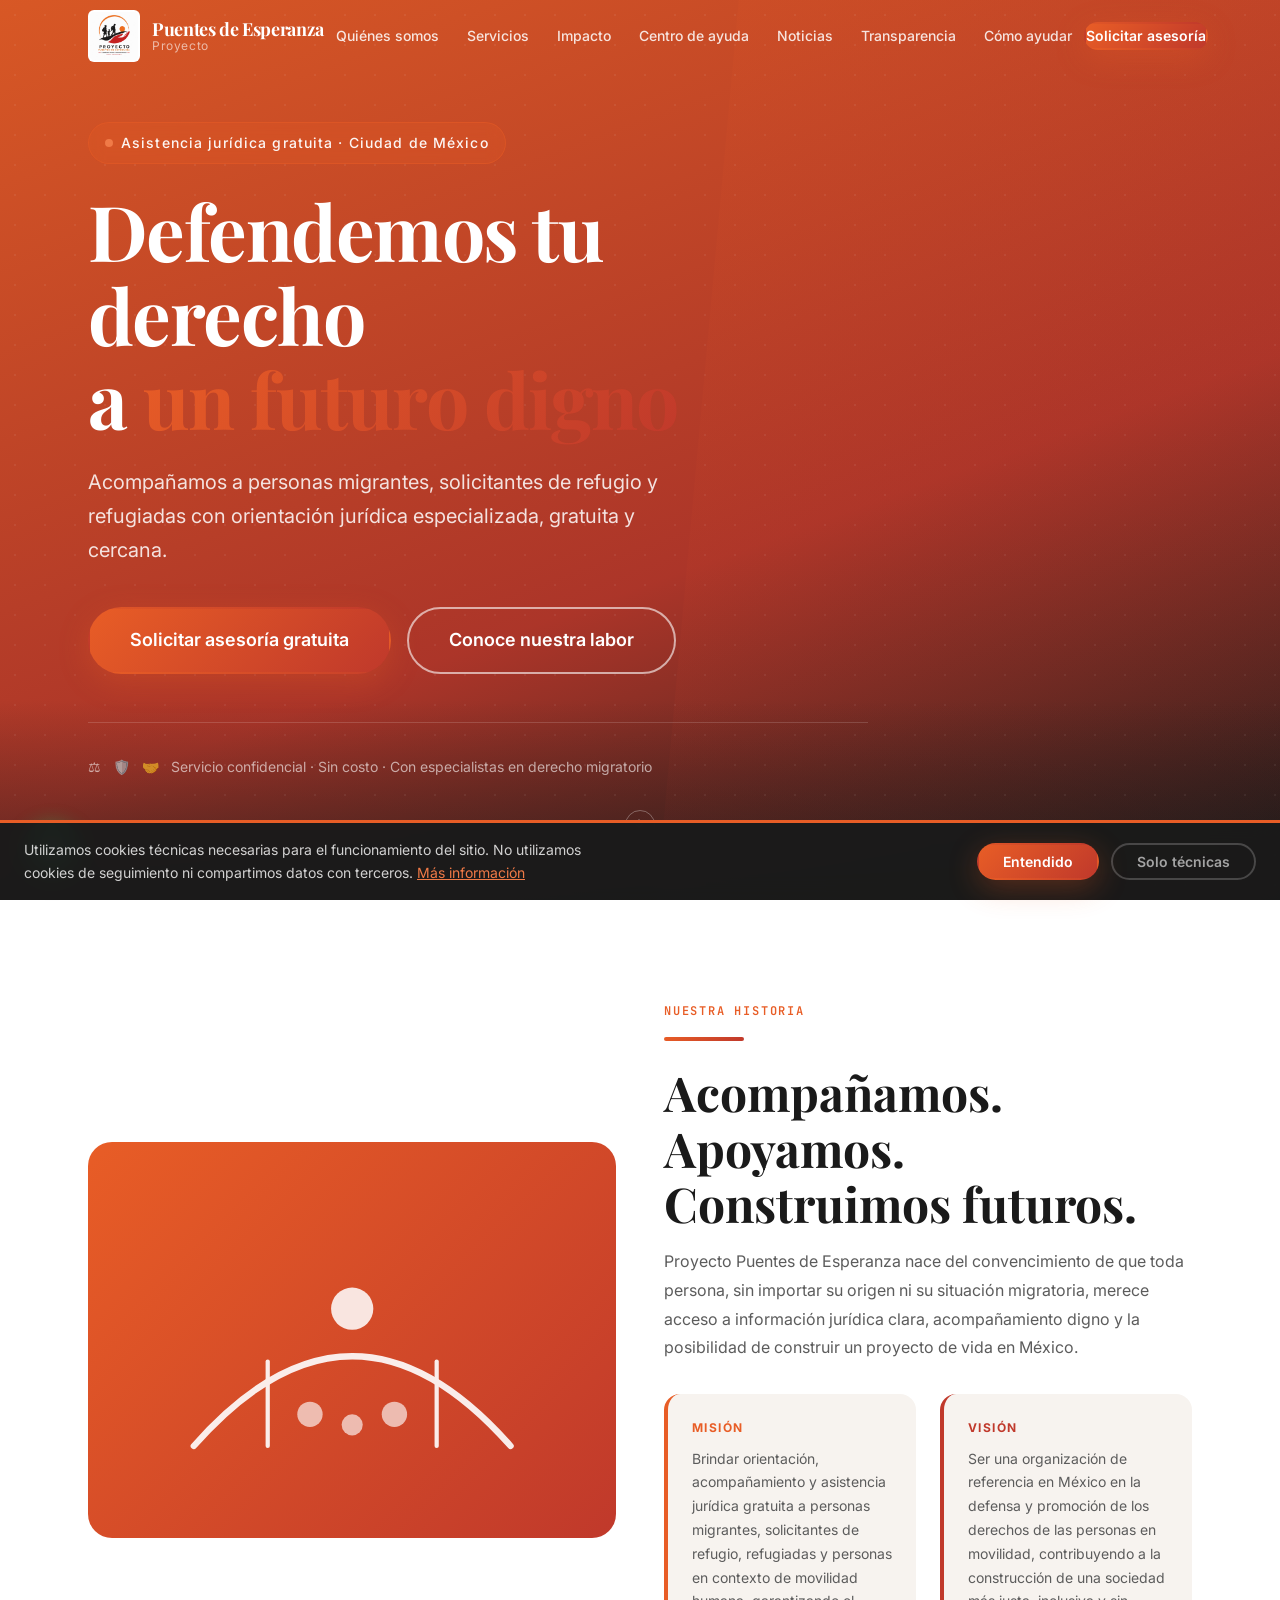
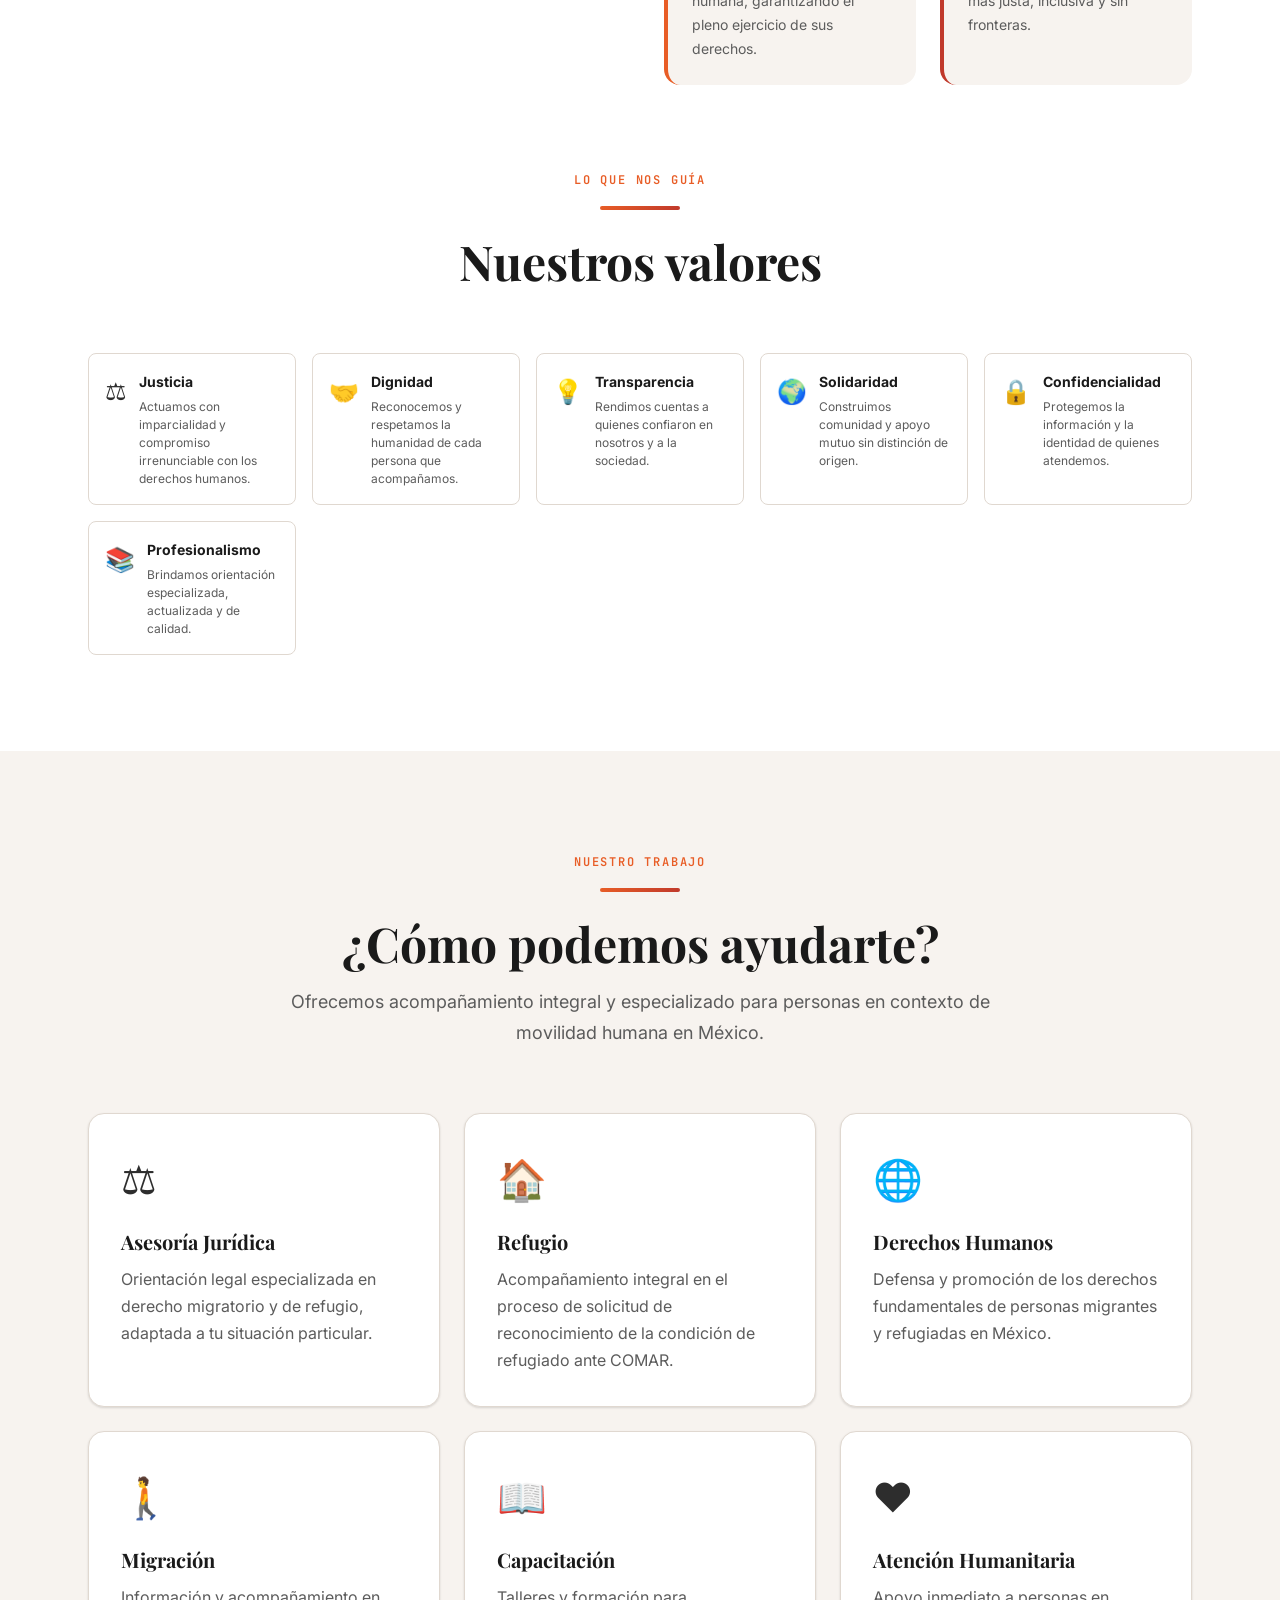
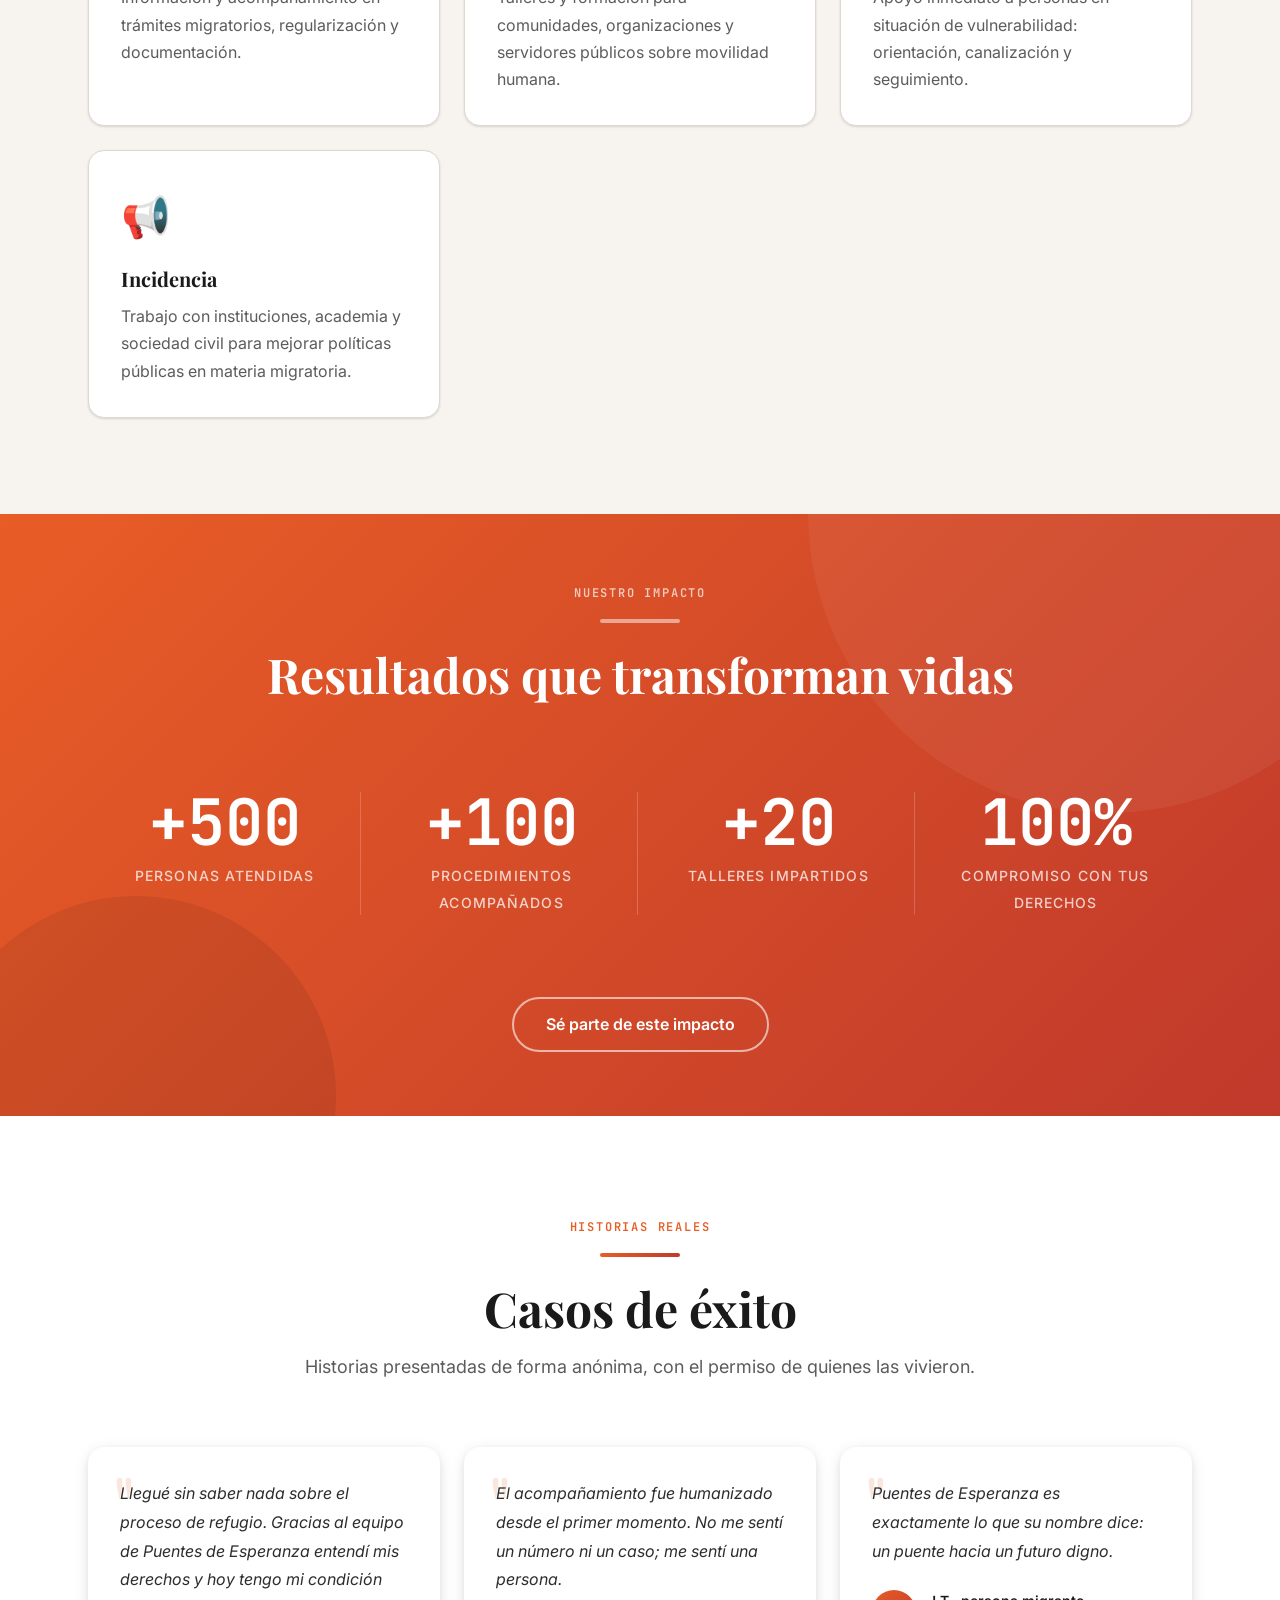
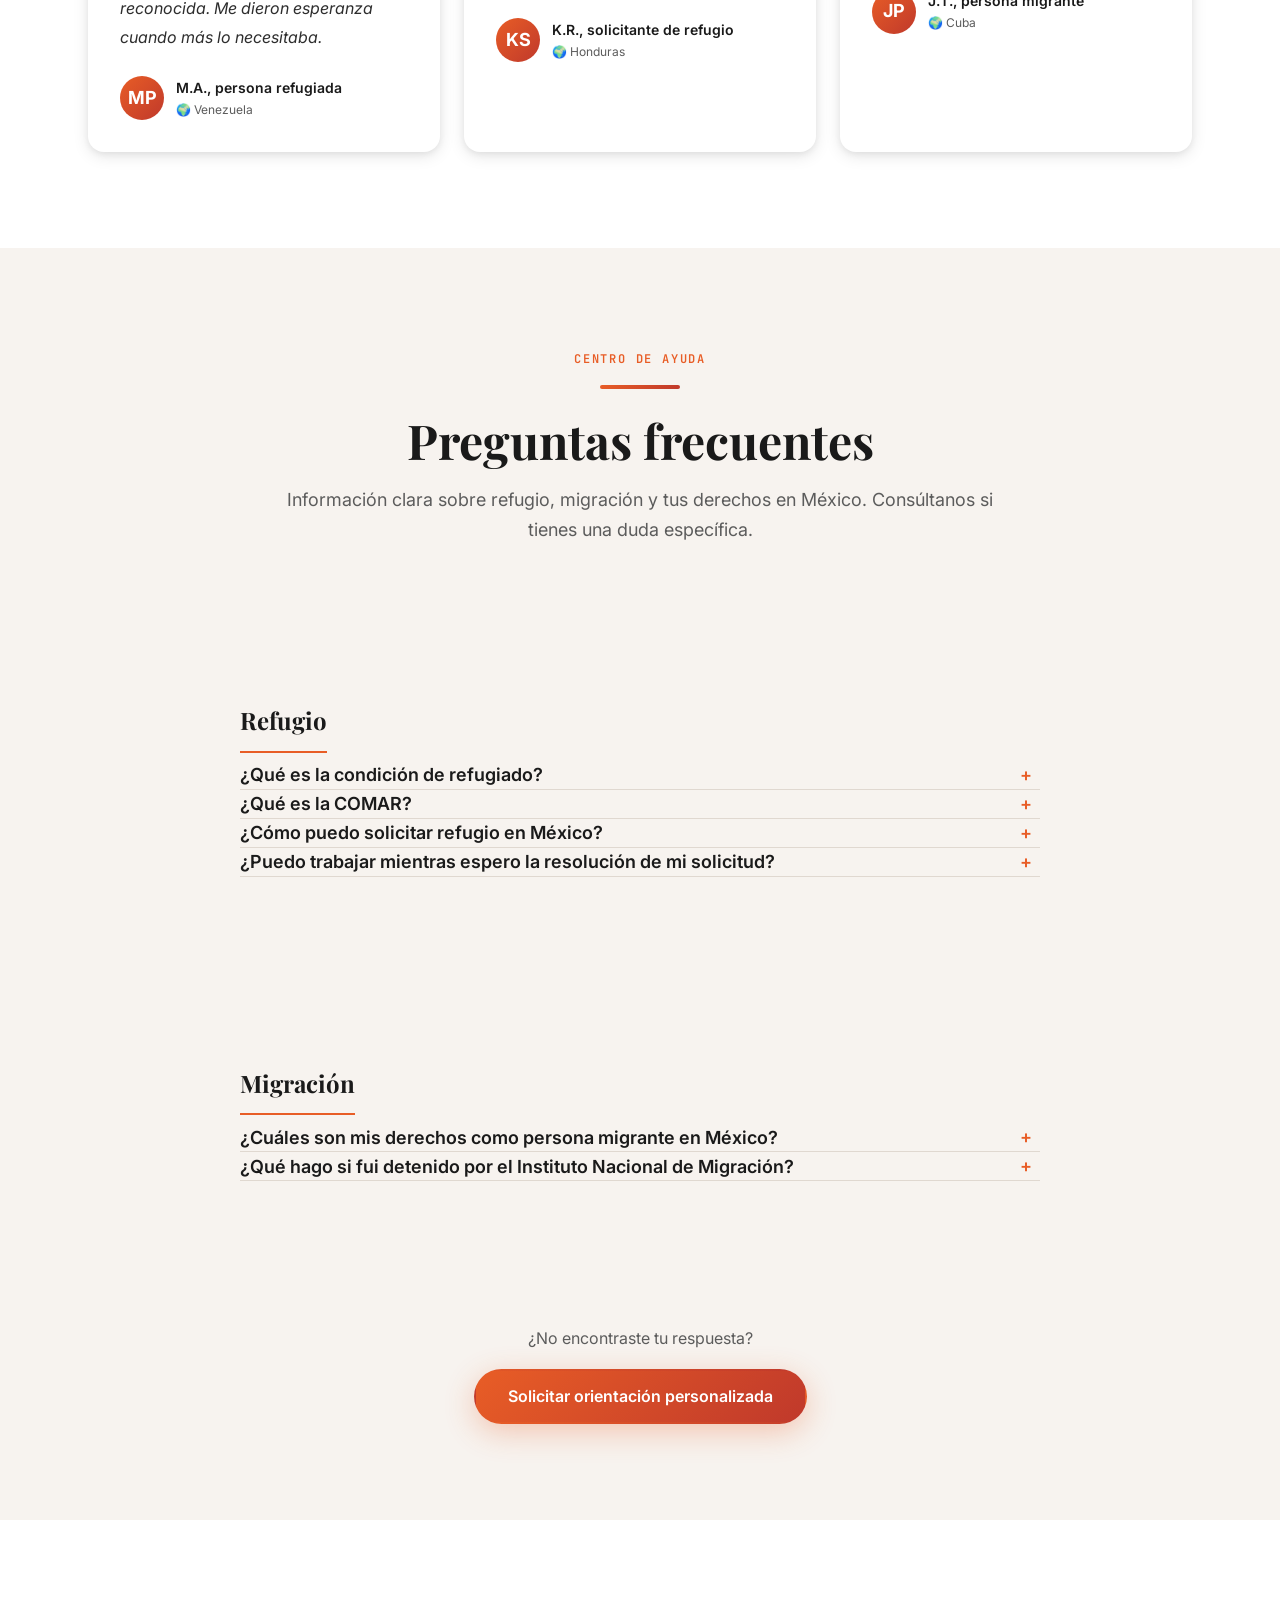
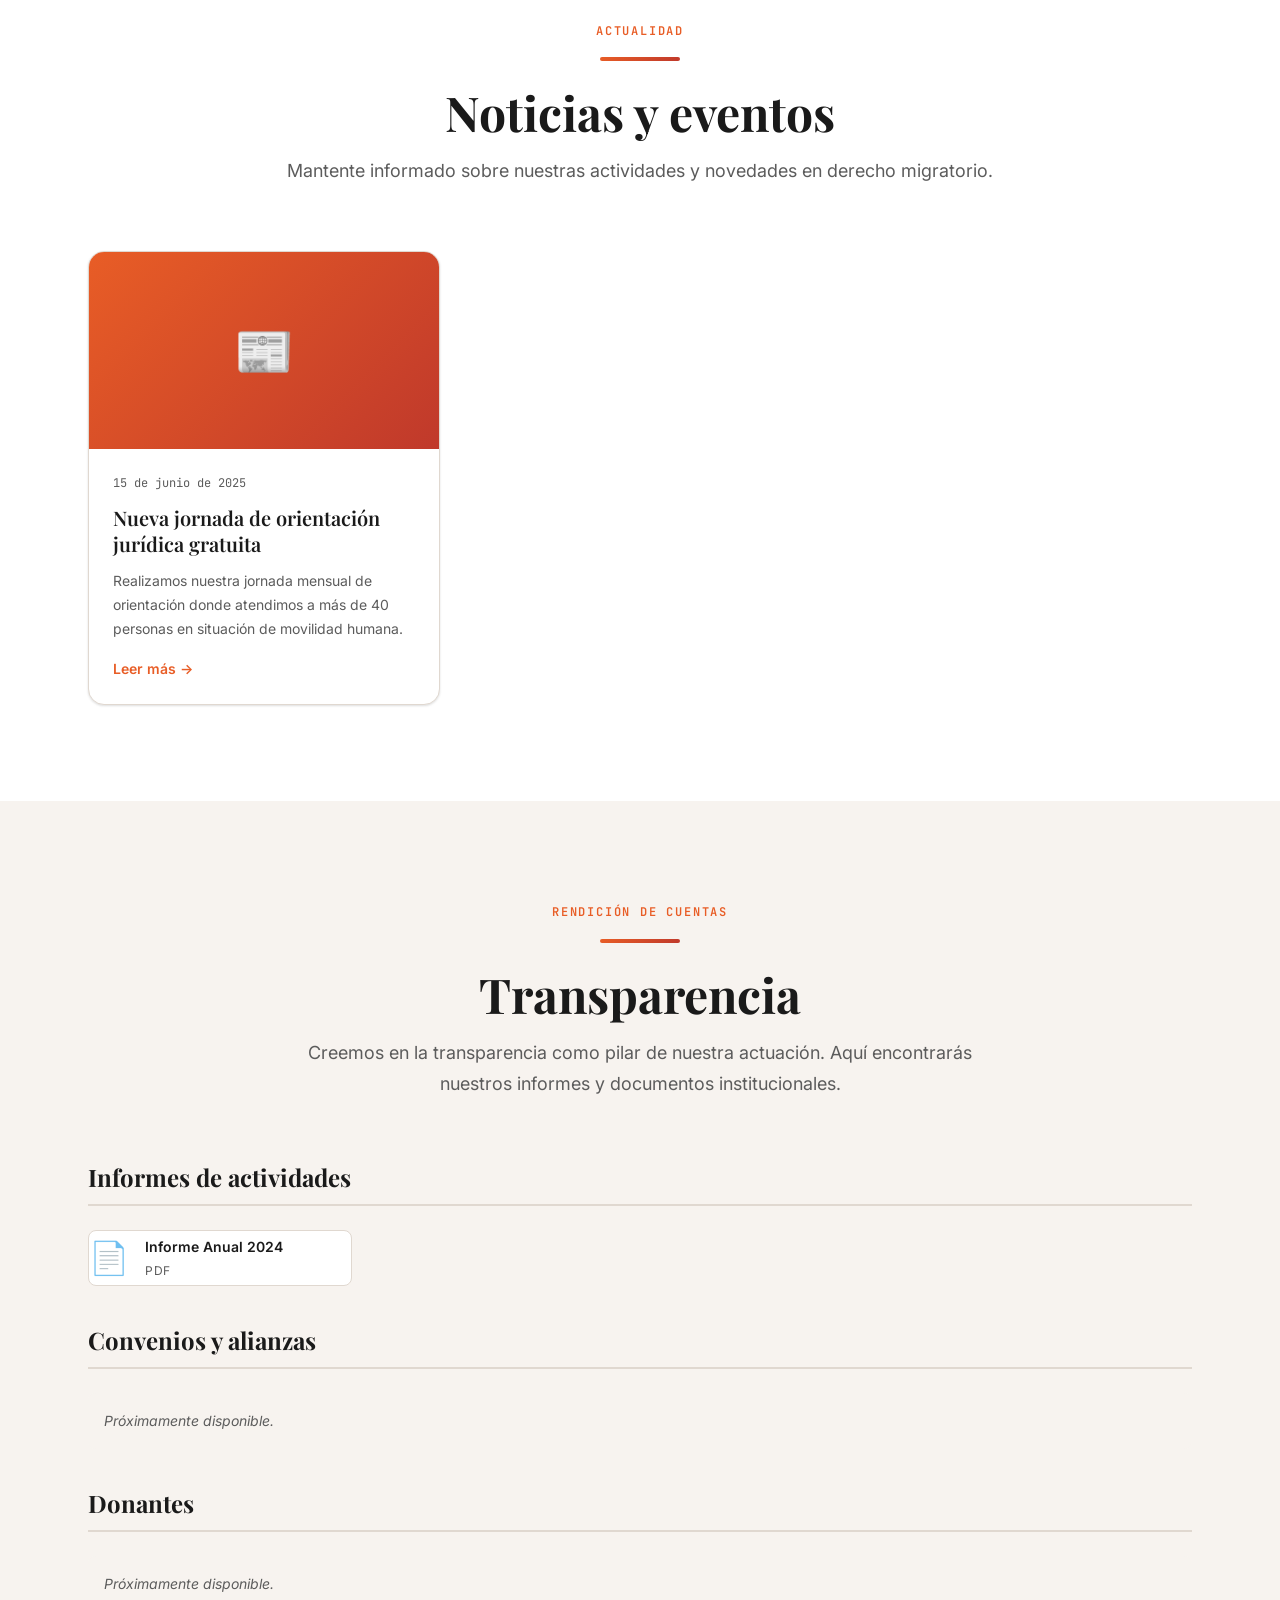
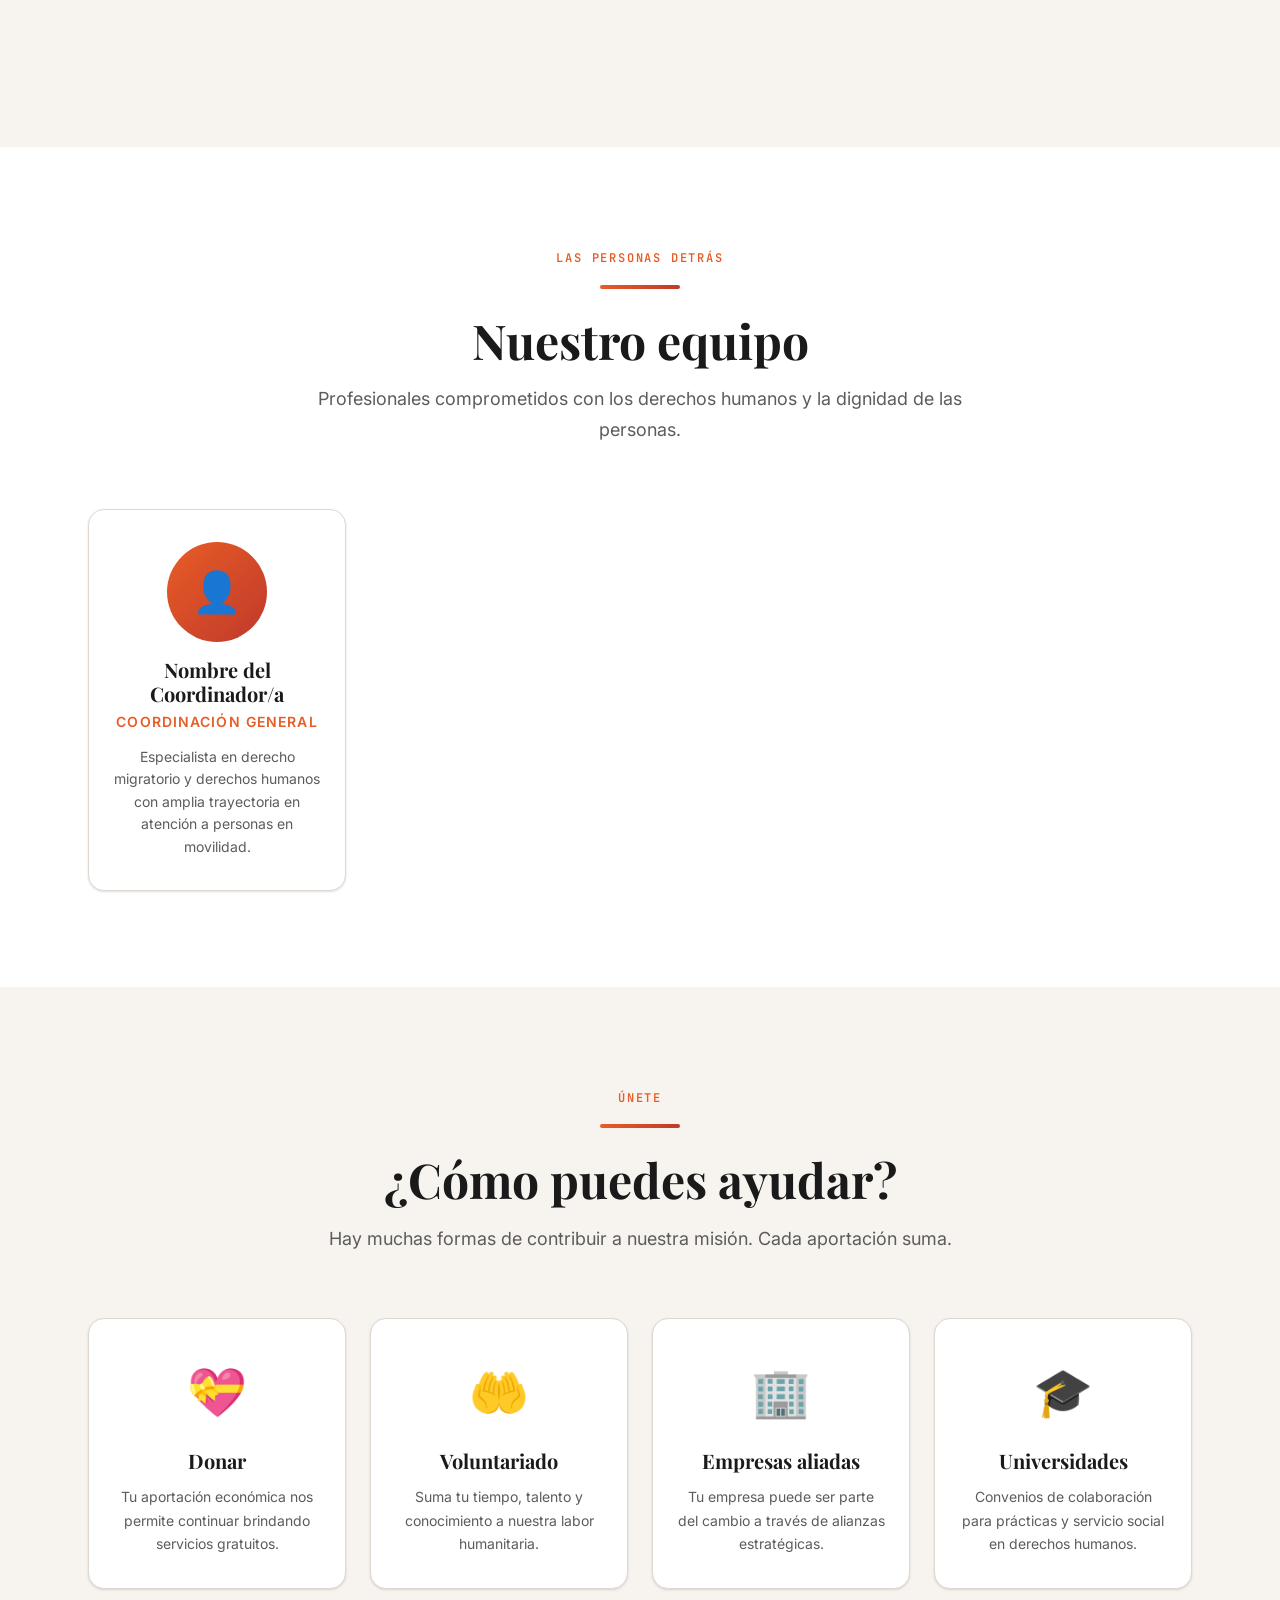
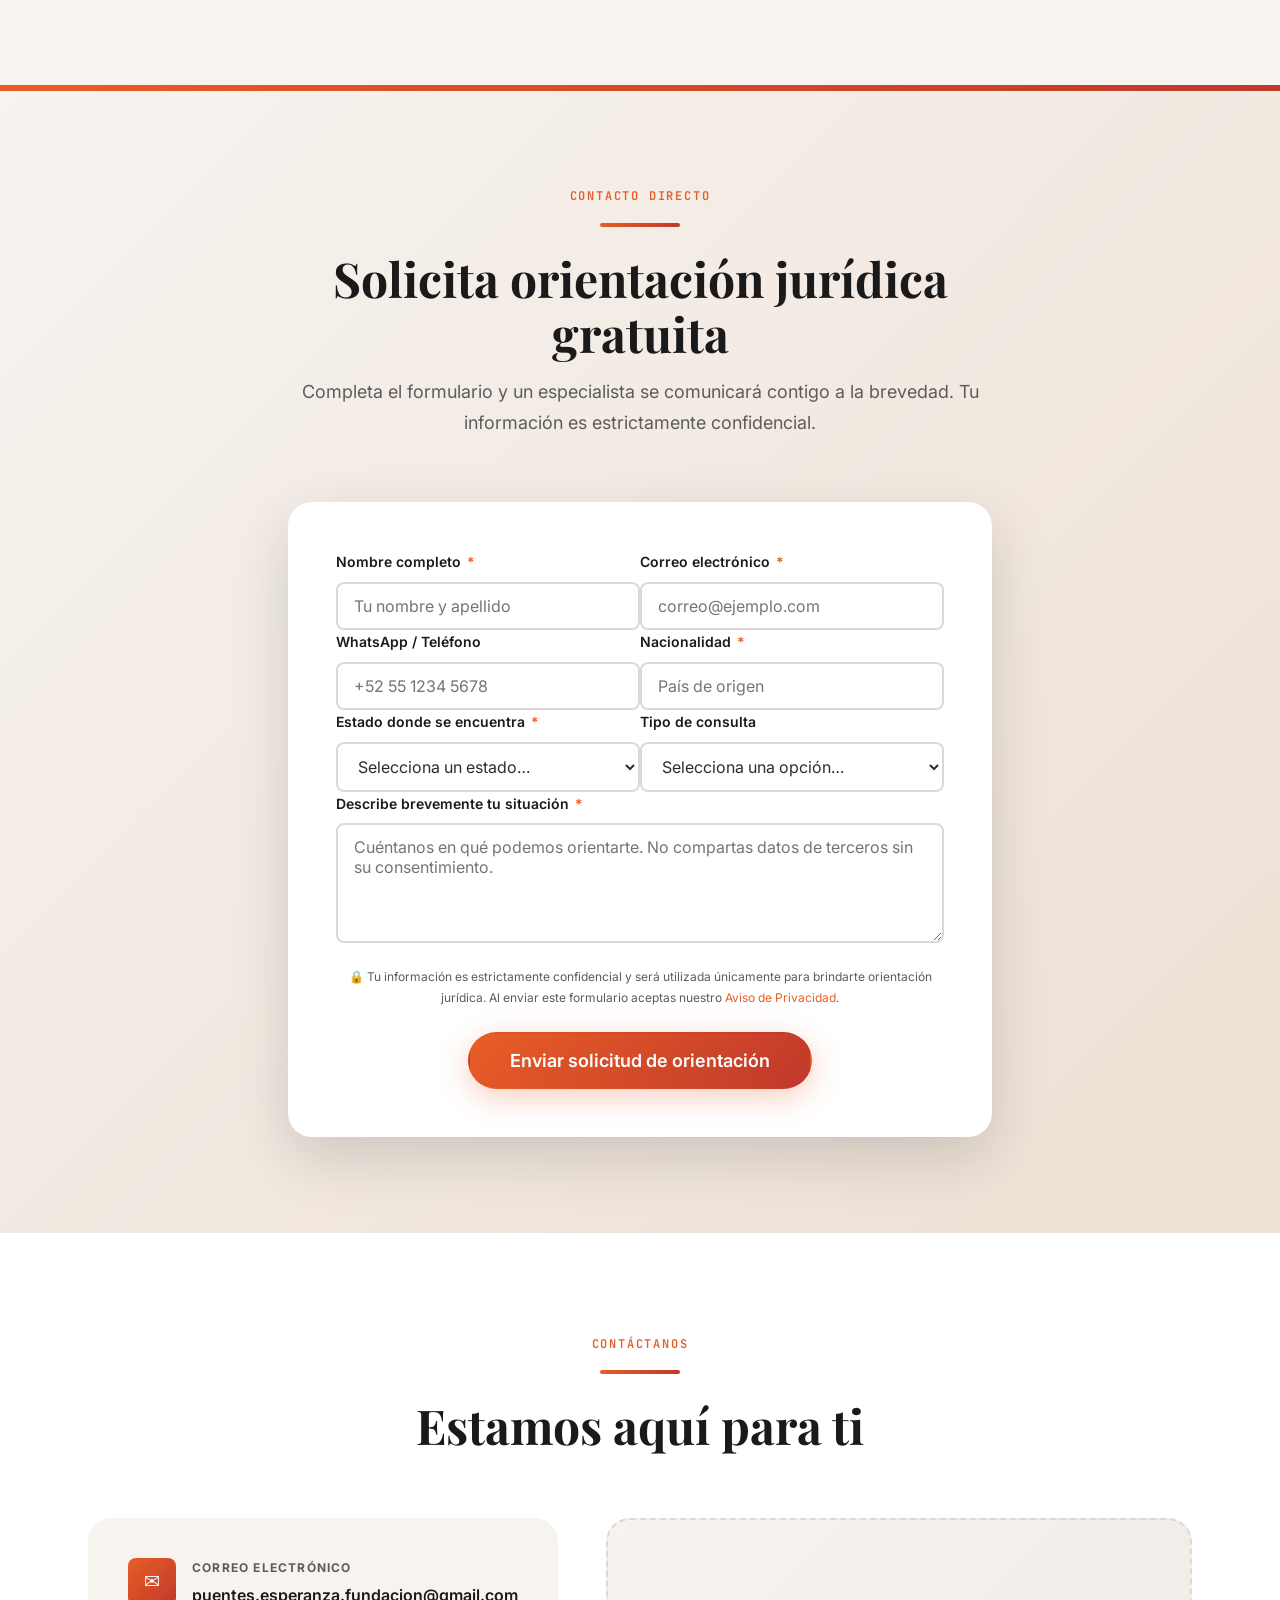
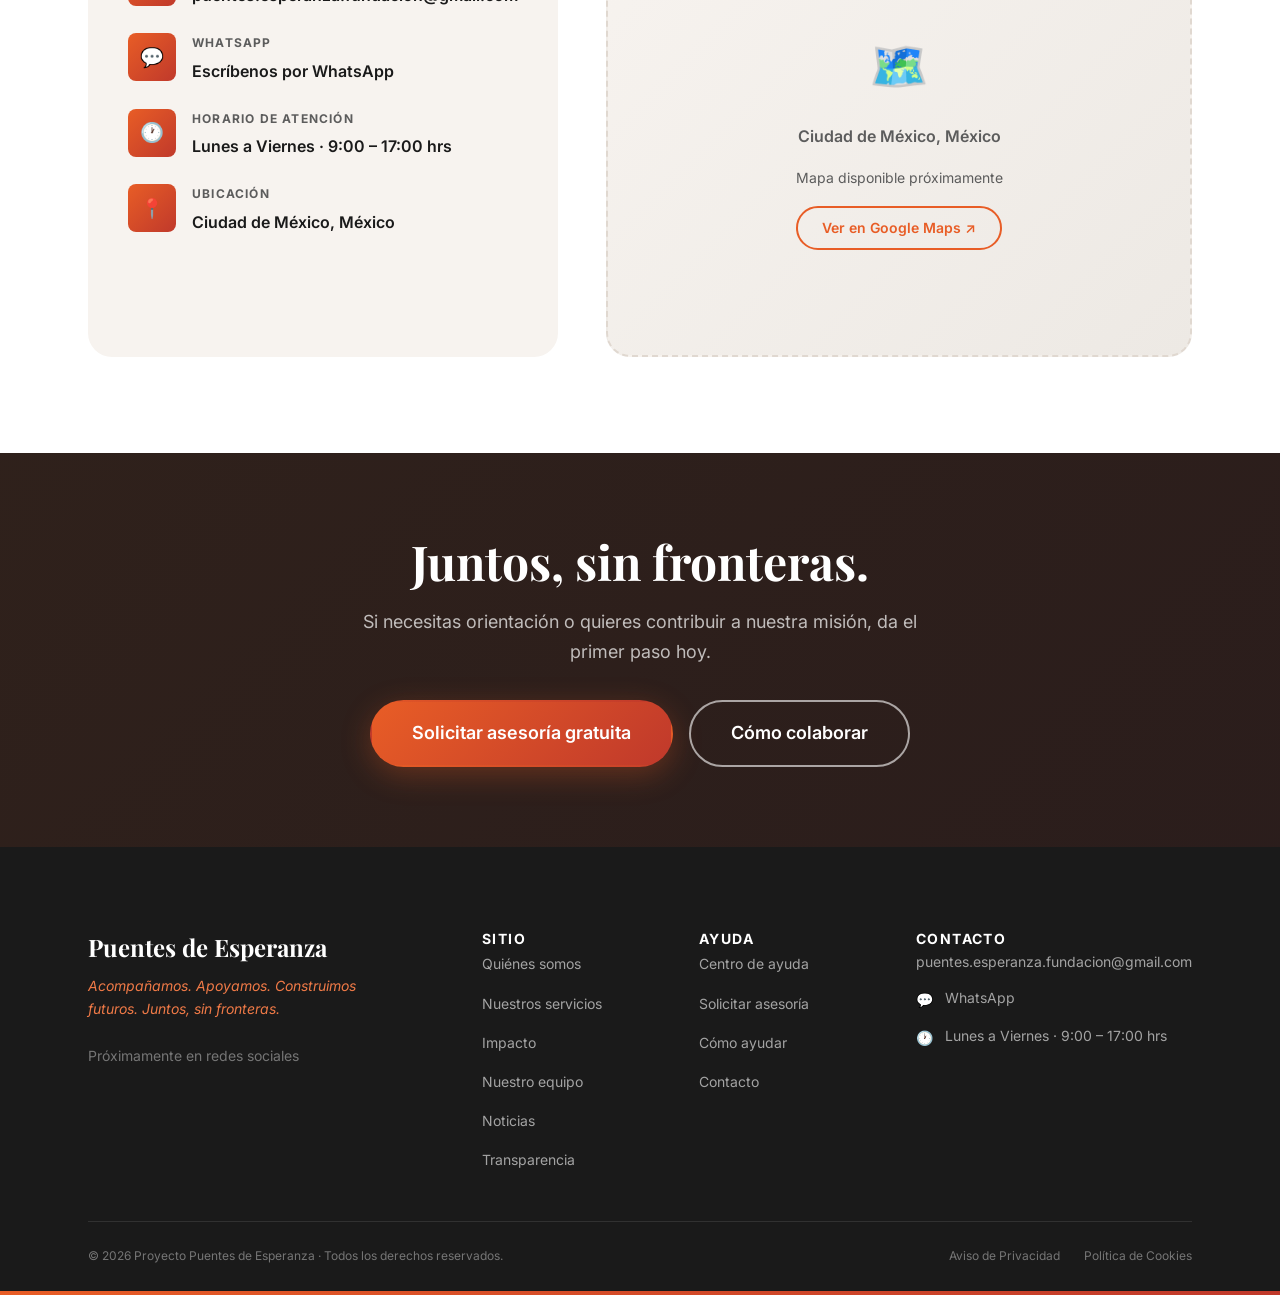
==== commit 4c9243e4: "Fix UTF-8 encoding in index.html" ====
--- a/index.html
+++ b/index.html
@@ -6,26 +6,26 @@
   <meta name="theme-color" content="#E85D26" />
 
   <!-- SEO Principal -->
-  <title>FundaciÃ³n Puentes de Esperanza â Asistencia jurÃ­dica a migrantes y refugiados</title>
-  <meta name="description" content="Brindamos orientaciÃ³n, acompaÃ±amiento y asistencia jurÃ­dica gratuita a personas migrantes, solicitantes de refugio y refugiadas en MÃ©xico. AcompaÃ±amos. Apoyamos. Construimos futuros." />
-  <meta name="keywords" content="refugio MÃ©xico, migrantes derechos, COMAR, asesorÃ­a jurÃ­dica migratoria, refugiados, movilidad humana, Ciudad de MÃ©xico" />
-  <meta name="author" content="FundaciÃ³n Puentes de Esperanza" />
+  <title>Proyecto Puentes de Esperanza — Asistencia jurídica a migrantes y refugiados</title>
+  <meta name="description" content="Brindamos orientación, acompañamiento y asistencia jurídica gratuita a personas migrantes, solicitantes de refugio y refugiadas en México. Acompañamos. Apoyamos. Construimos futuros." />
+  <meta name="keywords" content="refugio México, migrantes derechos, COMAR, asesoría jurídica migratoria, refugiados, movilidad humana, Ciudad de México" />
+  <meta name="author" content="Proyecto Puentes de Esperanza" />
   <meta name="robots" content="index, follow" />
   <link rel="canonical" href="https://puentesdeesperanza.org/" />
 
   <!-- Open Graph -->
   <meta property="og:type"        content="website" />
   <meta property="og:url"         content="https://puentesdeesperanza.org/" />
-  <meta property="og:title"       content="FundaciÃ³n Puentes de Esperanza" />
-  <meta property="og:description" content="AcompaÃ±amos a personas migrantes y refugiadas en MÃ©xico con orientaciÃ³n jurÃ­dica gratuita y especializada." />
+  <meta property="og:title"       content="Proyecto Puentes de Esperanza" />
+  <meta property="og:description" content="Acompañamos a personas migrantes y refugiadas en México con orientación jurídica gratuita y especializada." />
   <meta property="og:image"       content="https://puentesdeesperanza.org/assets/images/og-image.jpg" />
   <meta property="og:locale"      content="es_MX" />
-  <meta property="og:site_name"   content="FundaciÃ³n Puentes de Esperanza" />
+  <meta property="og:site_name"   content="Proyecto Puentes de Esperanza" />
 
   <!-- Twitter Cards -->
   <meta name="twitter:card"        content="summary_large_image" />
-  <meta name="twitter:title"       content="FundaciÃ³n Puentes de Esperanza" />
-  <meta name="twitter:description" content="Asistencia jurÃ­dica gratuita a migrantes y refugiados en MÃ©xico." />
+  <meta name="twitter:title"       content="Proyecto Puentes de Esperanza" />
+  <meta name="twitter:description" content="Asistencia jurídica gratuita a migrantes y refugiados en México." />
   <meta name="twitter:image"       content="https://puentesdeesperanza.org/assets/images/og-image.jpg" />
 
   <!-- Favicon -->
@@ -44,16 +44,16 @@
   {
     "@context": "https://schema.org",
     "@type": "NGO",
-    "name": "FundaciÃ³n Puentes de Esperanza",
+    "name": "Proyecto Puentes de Esperanza",
     "alternateName": "Puentes de Esperanza",
-    "description": "OrganizaciÃ³n sin fines de lucro que brinda orientaciÃ³n jurÃ­dica y acompaÃ±amiento a personas migrantes, solicitantes de refugio y refugiadas en MÃ©xico.",
+    "description": "Organización sin fines de lucro que brinda orientación jurídica y acompañamiento a personas migrantes, solicitantes de refugio y refugiadas en México.",
     "url": "https://puentesdeesperanza.org",
-    "logo": "https://puentesdeesperanza.org/assets/logo/logo.svg",
+    "logo": "https://puentesdeesperanza.org/assets/logo/logo.jpeg",
     "foundingLocation": {
       "@type": "Place",
-      "name": "Ciudad de MÃ©xico, MÃ©xico"
+      "name": "Ciudad de México, México"
     },
-    "areaServed": "MÃ©xico",
+    "areaServed": "México",
     "email": "puentes.esperanza.fundacion@gmail.com",
     "knowsAbout": ["Derecho migratorio", "Refugio", "Derechos humanos", "Movilidad humana"],
     "sameAs": []
@@ -65,33 +65,35 @@
   <!-- Skip Link Accesibilidad -->
   <a href="#main-content" class="skip-link">Ir al contenido principal</a>
 
-  <!-- âââ NAVEGACIÃN âââââââââââââââââââââââââââââââââââââââââââ -->
-  <nav class="nav transparent" role="navigation" aria-label="MenÃº principal">
+  <!-- ─── NAVEGACIÓN ─────────────────────────────────────────── -->
+  <nav class="nav transparent" role="navigation" aria-label="Menú principal">
     <div class="container nav-inner">
 
-      <a href="#inicio" class="nav-logo" aria-label="FundaciÃ³n Puentes de Esperanza â Inicio">
+      <a href="#inicio" class="nav-logo" aria-label="Proyecto Puentes de Esperanza — Inicio">
+        
         <img src="assets/logo/logo.jpeg" alt="Logo Proyecto Puentes de Esperanza" width="52" height="52" style="border-radius:6px;object-fit:contain;background:white;padding:2px;" />
+        
         <div class="nav-logo-text">
           <span class="nav-logo-name">Puentes de Esperanza</span>
-          <span class="nav-logo-tagline">FundaciÃ³n</span>
+          <span class="nav-logo-tagline">Proyecto</span>
         </div>
       </a>
 
       <ul class="nav-menu" role="list">
-        <li><a class="nav-link" href="#quienes-somos">QuiÃ©nes somos</a></li>
+        <li><a class="nav-link" href="#quienes-somos">Quiénes somos</a></li>
         <li><a class="nav-link" href="#servicios">Servicios</a></li>
         <li><a class="nav-link" href="#impacto">Impacto</a></li>
         <li><a class="nav-link" href="#centro-ayuda">Centro de ayuda</a></li>
         <li><a class="nav-link" href="#noticias">Noticias</a></li>
         <li><a class="nav-link" href="#transparencia">Transparencia</a></li>
-        <li><a class="nav-link" href="#como-ayudar">CÃ³mo ayudar</a></li>
+        <li><a class="nav-link" href="#como-ayudar">Cómo ayudar</a></li>
       </ul>
 
       <div class="nav-cta">
-        <a class="btn btn-primary btn-sm" href="#asesoria">Solicitar asesorÃ­a</a>
-      </div>
-
-      <button class="nav-toggle" aria-label="Abrir menÃº" aria-expanded="false" aria-controls="nav-mobile">
+        <a class="btn btn-primary btn-sm" href="#asesoria">Solicitar asesoría</a>
+      </div>
+
+      <button class="nav-toggle" aria-label="Abrir menú" aria-expanded="false" aria-controls="nav-mobile">
         <span></span>
         <span></span>
         <span></span>
@@ -99,19 +101,19 @@
     </div>
   </nav>
 
-  <!-- MenÃº mÃ³vil -->
-  <div class="nav-mobile" id="nav-mobile" role="dialog" aria-label="MenÃº de navegaciÃ³n" aria-modal="true">
-    <a class="nav-link" href="#quienes-somos">QuiÃ©nes somos</a>
+  <!-- Menú móvil -->
+  <div class="nav-mobile" id="nav-mobile" role="dialog" aria-label="Menú de navegación" aria-modal="true">
+    <a class="nav-link" href="#quienes-somos">Quiénes somos</a>
     <a class="nav-link" href="#servicios">Nuestro trabajo</a>
     <a class="nav-link" href="#impacto">Impacto</a>
     <a class="nav-link" href="#centro-ayuda">Centro de ayuda</a>
     <a class="nav-link" href="#noticias">Noticias</a>
     <a class="nav-link" href="#transparencia">Transparencia</a>
-    <a class="nav-link" href="#como-ayudar">CÃ³mo ayudar</a>
-    <a class="btn btn-primary" href="#asesoria" style="margin-top:1.5rem;">Solicitar asesorÃ­a</a>
+    <a class="nav-link" href="#como-ayudar">Cómo ayudar</a>
+    <a class="btn btn-primary" href="#asesoria" style="margin-top:1.5rem;">Solicitar asesoría</a>
   </div>
 
-  <!-- âââ CONTENIDO PRINCIPAL âââââââââââââââââââââââââââââââââââ -->
+  <!-- ─── CONTENIDO PRINCIPAL ─────────────────────────────────── -->
   <main id="main-content">
 
     <!-- HERO -->
@@ -120,18 +122,18 @@
       <div class="hero-pattern" aria-hidden="true"></div>
       <div class="container">
         <div class="hero-content">
-          <div class="hero-label" role="note">Asistencia jurÃ­dica gratuita Â· Ciudad de MÃ©xico</div>
+          <div class="hero-label" role="note">Asistencia jurídica gratuita · Ciudad de México</div>
           <h1 class="hero-title">
             Defendemos tu derecho<br/>
             a <em>un futuro digno</em>
           </h1>
           <p class="hero-subtitle">
-            AcompaÃ±amos a personas migrantes, solicitantes de refugio y refugiadas
-            con orientaciÃ³n jurÃ­dica especializada, gratuita y cercana.
+            Acompañamos a personas migrantes, solicitantes de refugio y refugiadas
+            con orientación jurídica especializada, gratuita y cercana.
           </p>
           <div class="hero-actions">
             <a class="btn btn-primary btn-lg" href="#asesoria">
-              Solicitar asesorÃ­a gratuita
+              Solicitar asesoría gratuita
             </a>
             <a class="btn btn-outline btn-lg" href="#servicios">
               Conoce nuestra labor
@@ -139,24 +141,24 @@
           </div>
           <div class="hero-trust" aria-label="Datos de confianza">
             <div class="hero-trust-icons">
-              <span>âï¸</span>
-              <span>ð¡ï¸</span>
-              <span>ð¤</span>
+              <span>⚖️</span>
+              <span>🛡️</span>
+              <span>🤝</span>
             </div>
             <p class="hero-trust-text">
-              Servicio confidencial Â· Sin costo Â· Con especialistas en derecho migratorio
+              Servicio confidencial · Sin costo · Con especialistas en derecho migratorio
             </p>
           </div>
         </div>
       </div>
       <div class="hero-scroll" aria-hidden="true">
-        <div class="hero-scroll-arrow">â</div>
+        <div class="hero-scroll-arrow">↓</div>
         <span>Descubrir</span>
       </div>
     </section>
 
-    <!-- QUIÃNES SOMOS -->
-    <section class="about-section" id="quienes-somos" aria-label="QuiÃ©nes somos">
+    <!-- QUIÉNES SOMOS -->
+    <section class="about-section" id="quienes-somos" aria-label="Quiénes somos">
       <div class="container">
         <div class="about-grid">
           <div class="fade-in-left">
@@ -176,22 +178,22 @@
           <div class="fade-in-right">
             <span class="section-label">Nuestra historia</span>
             <div class="bridge-divider"></div>
-            <h2 class="section-title">AcompaÃ±amos. Apoyamos. Construimos futuros.</h2>
+            <h2 class="section-title">Acompañamos. Apoyamos. Construimos futuros.</h2>
             <p style="color:var(--color-texto-suave);line-height:1.8;margin-bottom:var(--space-8);">
-              FundaciÃ³n Puentes de Esperanza nace del convencimiento de que toda persona,
-              sin importar su origen ni su situaciÃ³n migratoria, merece acceso a informaciÃ³n
-              jurÃ­dica clara, acompaÃ±amiento digno y la posibilidad de construir un proyecto
-              de vida en MÃ©xico.
+              Proyecto Puentes de Esperanza nace del convencimiento de que toda persona,
+              sin importar su origen ni su situación migratoria, merece acceso a información
+              jurídica clara, acompañamiento digno y la posibilidad de construir un proyecto
+              de vida en México.
             </p>
 
             <div class="mission-vision-grid">
               <div class="mv-card">
-                <p class="mv-card-label">MisiÃ³n</p>
-                <p class="mv-card-text" id="mision-text">Cargandoâ¦</p>
+                <p class="mv-card-label">Misión</p>
+                <p class="mv-card-text" id="mision-text">Cargando…</p>
               </div>
               <div class="mv-card vision">
-                <p class="mv-card-label">VisiÃ³n</p>
-                <p class="mv-card-text" id="vision-text">Cargandoâ¦</p>
+                <p class="mv-card-label">Visión</p>
+                <p class="mv-card-text" id="vision-text">Cargando…</p>
               </div>
             </div>
           </div>
@@ -200,7 +202,7 @@
         <!-- Valores -->
         <div style="margin-top:var(--space-20)">
           <div class="section-header center fade-in">
-            <span class="section-label">Lo que nos guÃ­a</span>
+            <span class="section-label">Lo que nos guía</span>
             <div class="bridge-divider center"></div>
             <h2 class="section-title">Nuestros valores</h2>
           </div>
@@ -217,10 +219,10 @@
         <div class="section-header center fade-in">
           <span class="section-label">Nuestro trabajo</span>
           <div class="bridge-divider center"></div>
-          <h2 class="section-title">Â¿CÃ³mo podemos ayudarte?</h2>
+          <h2 class="section-title">¿Cómo podemos ayudarte?</h2>
           <p class="section-subtitle">
-            Ofrecemos acompaÃ±amiento integral y especializado para personas en contexto
-            de movilidad humana en MÃ©xico.
+            Ofrecemos acompañamiento integral y especializado para personas en contexto
+            de movilidad humana en México.
           </p>
         </div>
         <div class="cards-grid" id="services-grid" role="list">
@@ -241,7 +243,7 @@
           <!-- Renderizado desde config.js -->
         </div>
         <div style="text-align:center;padding-bottom:var(--space-16);padding-top:var(--space-10);">
-          <a class="btn btn-outline" href="#asesoria">SÃ© parte de este impacto</a>
+          <a class="btn btn-outline" href="#asesoria">Sé parte de este impacto</a>
         </div>
       </div>
     </section>
@@ -252,9 +254,9 @@
         <div class="section-header center fade-in">
           <span class="section-label">Historias reales</span>
           <div class="bridge-divider center"></div>
-          <h2 class="section-title">Casos de Ã©xito</h2>
+          <h2 class="section-title">Casos de éxito</h2>
           <p class="section-subtitle">
-            Historias presentadas de forma anÃ³nima, con el permiso de quienes las vivieron.
+            Historias presentadas de forma anónima, con el permiso de quienes las vivieron.
           </p>
         </div>
         <div class="testimonials-grid" id="testimonials-grid" role="list">
@@ -271,8 +273,8 @@
           <div class="bridge-divider center"></div>
           <h2 class="section-title">Preguntas frecuentes</h2>
           <p class="section-subtitle">
-            InformaciÃ³n clara sobre refugio, migraciÃ³n y tus derechos en MÃ©xico.
-            ConsÃºltanos si tienes una duda especÃ­fica.
+            Información clara sobre refugio, migración y tus derechos en México.
+            Consúltanos si tienes una duda específica.
           </p>
         </div>
         <div id="faq-container" style="max-width:800px;margin-inline:auto;">
@@ -280,9 +282,9 @@
         </div>
         <div style="text-align:center;margin-top:var(--space-12);">
           <p style="margin-bottom:var(--space-4);color:var(--color-texto-suave);">
-            Â¿No encontraste tu respuesta?
-          </p>
-          <a class="btn btn-primary" href="#asesoria">Solicitar orientaciÃ³n personalizada</a>
+            ¿No encontraste tu respuesta?
+          </p>
+          <a class="btn btn-primary" href="#asesoria">Solicitar orientación personalizada</a>
         </div>
       </div>
     </section>
@@ -308,12 +310,12 @@
     <section id="transparencia" style="background:var(--color-crema);" aria-label="Transparencia">
       <div class="container">
         <div class="section-header center fade-in">
-          <span class="section-label">RendiciÃ³n de cuentas</span>
+          <span class="section-label">Rendición de cuentas</span>
           <div class="bridge-divider center"></div>
           <h2 class="section-title">Transparencia</h2>
           <p class="section-subtitle">
-            Creemos en la transparencia como pilar de nuestra actuaciÃ³n.
-            AquÃ­ encontrarÃ¡s nuestros informes y documentos institucionales.
+            Creemos en la transparencia como pilar de nuestra actuación.
+            Aquí encontrarás nuestros informes y documentos institucionales.
           </p>
         </div>
         <div id="transparency-container">
@@ -326,7 +328,7 @@
     <section id="equipo" aria-label="Nuestro equipo">
       <div class="container">
         <div class="section-header center fade-in">
-          <span class="section-label">Las personas detrÃ¡s</span>
+          <span class="section-label">Las personas detrás</span>
           <div class="bridge-divider center"></div>
           <h2 class="section-title">Nuestro equipo</h2>
           <p class="section-subtitle">
@@ -339,64 +341,63 @@
       </div>
     </section>
 
-    <!-- CÃMO AYUDAR -->
-    <section class="help-section" id="como-ayudar" aria-label="CÃ³mo puedes ayudar">
-      <div class="container">
-        <div class="section-header center fade-in">
-          <span class="section-label">Ãnete</span>
-          <div class="bridge-divider center"></div>
-          <h2 class="section-title">Â¿CÃ³mo puedes ayudar?</h2>
+    <!-- CÓMO AYUDAR -->
+    <section class="help-section" id="como-ayudar" aria-label="Cómo puedes ayudar">
+      <div class="container">
+        <div class="section-header center fade-in">
+          <span class="section-label">Únete</span>
+          <div class="bridge-divider center"></div>
+          <h2 class="section-title">¿Cómo puedes ayudar?</h2>
           <p class="section-subtitle">
-            Hay muchas formas de contribuir a nuestra misiÃ³n. Cada aportaciÃ³n suma.
+            Hay muchas formas de contribuir a nuestra misión. Cada aportación suma.
           </p>
         </div>
         <div class="help-options">
           <a class="help-option-card fade-in delay-1" href="#contacto">
-            <div class="help-option-icon">ð</div>
+            <div class="help-option-icon">💝</div>
             <h3 class="help-option-title">Donar</h3>
-            <p class="help-option-desc">Tu aportaciÃ³n econÃ³mica nos permite continuar brindando servicios gratuitos.</p>
+            <p class="help-option-desc">Tu aportación económica nos permite continuar brindando servicios gratuitos.</p>
           </a>
           <a class="help-option-card fade-in delay-2" href="#contacto">
-            <div class="help-option-icon">ð¤²</div>
+            <div class="help-option-icon">🤲</div>
             <h3 class="help-option-title">Voluntariado</h3>
             <p class="help-option-desc">Suma tu tiempo, talento y conocimiento a nuestra labor humanitaria.</p>
           </a>
           <a class="help-option-card fade-in delay-3" href="#contacto">
-            <div class="help-option-icon">ð¢</div>
+            <div class="help-option-icon">🏢</div>
             <h3 class="help-option-title">Empresas aliadas</h3>
-            <p class="help-option-desc">Tu empresa puede ser parte del cambio a travÃ©s de alianzas estratÃ©gicas.</p>
+            <p class="help-option-desc">Tu empresa puede ser parte del cambio a través de alianzas estratégicas.</p>
           </a>
           <a class="help-option-card fade-in delay-4" href="#contacto">
-            <div class="help-option-icon">ð</div>
+            <div class="help-option-icon">🎓</div>
             <h3 class="help-option-title">Universidades</h3>
-            <p class="help-option-desc">Convenios de colaboraciÃ³n para prÃ¡cticas y servicio social en derechos humanos.</p>
+            <p class="help-option-desc">Convenios de colaboración para prácticas y servicio social en derechos humanos.</p>
           </a>
         </div>
       </div>
     </section>
 
-    <!-- SOLICITAR ASESORÃA -->
-    <section class="asesoria-section" id="asesoria" aria-label="Solicitar asesorÃ­a jurÃ­dica">
+    <!-- SOLICITAR ASESORÍA -->
+    <section class="asesoria-section" id="asesoria" aria-label="Solicitar asesoría jurídica">
       <div class="asesoria-container container">
         <div class="section-header center fade-in">
           <span class="section-label">Contacto directo</span>
           <div class="bridge-divider center"></div>
-          <h2 class="section-title">Solicita orientaciÃ³n jurÃ­dica gratuita</h2>
+          <h2 class="section-title">Solicita orientación jurídica gratuita</h2>
           <p class="section-subtitle">
-            Completa el formulario y un especialista se comunicarÃ¡ contigo a la brevedad.
-            Tu informaciÃ³n es estrictamente confidencial.
+            Completa el formulario y un especialista se comunicará contigo a la brevedad.
+            Tu información es estrictamente confidencial.
           </p>
         </div>
 
         <div class="asesoria-card fade-in">
-          <!-- Mensaje de Ã©xito -->
+          <!-- Mensaje de éxito -->
           <div class="form-success-msg" id="form-success" role="alert" aria-live="polite">
-            <div class="form-success-icon">â-</div>
-            <h3 class="form-success-title">Â¡Mensaje recibido!</h3>
+            <div class="form-success-icon">✅</div>
+            <h3 class="form-success-title">¡Mensaje recibido!</h3>
             <p class="form-success-text">
-              Gracias por contactarnos. Un especialista revisarÃ¡ tu caso y se comunicarÃ¡ contigo
-              en el menor tiempo posible. Si tu situaciÃ³n es urgente, tambiÃ©n puedes escribirnos
+              Gracias por contactarnos. Un especialista revisará tu caso y se comunicará contigo
+              en el menor tiempo posible. Si tu situación es urgente, también puedes escribirnos
               directamente por WhatsApp.
             </p>
             <a class="btn btn-primary" data-whatsapp href="#" style="margin-top:var(--space-6);">
@@ -404,7 +405,7 @@
             </a>
           </div>
 
-          <form id="asesoria-form" novalidate aria-label="Formulario de solicitud de asesorÃ­a">
+          <form id="asesoria-form" novalidate aria-label="Formulario de solicitud de asesoría">
             <div class="form-grid">
               <div class="form-group">
                 <label class="form-label" for="nombre">
@@ -425,7 +426,7 @@
 
               <div class="form-group">
                 <label class="form-label" for="email">
-                  Correo electrÃ³nico <span class="required" aria-hidden="true">*</span>
+                  Correo electrónico <span class="required" aria-hidden="true">*</span>
                 </label>
                 <input
                   class="form-input"
@@ -442,7 +443,7 @@
 
               <div class="form-group">
                 <label class="form-label" for="whatsapp">
-                  WhatsApp / TelÃ©fono
+                  WhatsApp / Teléfono
                 </label>
                 <input
                   class="form-input"
@@ -466,7 +467,7 @@
                   name="nacionalidad"
                   required
                   aria-required="true"
-                  placeholder="PaÃ­s de origen"
+                  placeholder="País de origen"
                 />
                 <span class="form-error-msg" role="alert"></span>
               </div>
@@ -476,11 +477,11 @@
                   Estado donde se encuentra <span class="required" aria-hidden="true">*</span>
                 </label>
                 <select class="form-select" id="estado" name="estado" required aria-required="true">
-                  <option value="">Selecciona un estadoâ¦</option>
-                  <option>Ciudad de MÃ©xico</option>
-                  <option>Estado de MÃ©xico</option>
+                  <option value="">Selecciona un estado…</option>
+                  <option>Ciudad de México</option>
+                  <option>Estado de México</option>
                   <option>Jalisco</option>
-                  <option>Nuevo LeÃ³n</option>
+                  <option>Nuevo León</option>
                   <option>Baja California</option>
                   <option>Chiapas</option>
                   <option>Tabasco</option>
@@ -488,7 +489,7 @@
                   <option>Tamaulipas</option>
                   <option>Oaxaca</option>
                   <option>Veracruz</option>
-                  <option>Otro estado de MÃ©xico</option>
+                  <option>Otro estado de México</option>
                 </select>
                 <span class="form-error-msg" role="alert"></span>
               </div>
@@ -496,18 +497,18 @@
               <div class="form-group">
                 <label class="form-label" for="tipo">Tipo de consulta</label>
                 <select class="form-select" id="tipo" name="tipo">
-                  <option value="">Selecciona una opciÃ³nâ¦</option>
+                  <option value="">Selecciona una opción…</option>
                   <option value="refugio">Solicitud de refugio</option>
-                  <option value="migracion">TrÃ¡mite migratorio</option>
+                  <option value="migracion">Trámite migratorio</option>
                   <option value="derechos">Derechos humanos</option>
-                  <option value="documentacion">DocumentaciÃ³n</option>
+                  <option value="documentacion">Documentación</option>
                   <option value="otro">Otro</option>
                 </select>
               </div>
 
               <div class="form-group full">
                 <label class="form-label" for="descripcion">
-                  Describe brevemente tu situaciÃ³n <span class="required" aria-hidden="true">*</span>
+                  Describe brevemente tu situación <span class="required" aria-hidden="true">*</span>
                 </label>
                 <textarea
                   class="form-textarea"
@@ -516,7 +517,7 @@
                   required
                   aria-required="true"
                   rows="4"
-                  placeholder="CuÃ©ntanos en quÃ© podemos orientarte. No compartas datos de terceros sin su consentimiento."
+                  placeholder="Cuéntanos en qué podemos orientarte. No compartas datos de terceros sin su consentimiento."
                 ></textarea>
                 <span class="form-error-msg" role="alert"></span>
               </div>
@@ -524,12 +525,12 @@
 
             <div class="form-submit-wrap">
               <p class="form-note" style="margin-bottom:var(--space-6);">
-                ð Tu informaciÃ³n es estrictamente confidencial y serÃ¡ utilizada Ãºnicamente
-                para brindarte orientaciÃ³n jurÃ­dica. Al enviar este formulario aceptas nuestro
+                🔒 Tu información es estrictamente confidencial y será utilizada únicamente
+                para brindarte orientación jurídica. Al enviar este formulario aceptas nuestro
                 <a href="#privacidad" style="color:var(--color-naranja);">Aviso de Privacidad</a>.
               </p>
               <button class="btn btn-primary btn-lg" type="submit">
-                Enviar solicitud de orientaciÃ³n
+                Enviar solicitud de orientación
               </button>
             </div>
           </form>
@@ -541,45 +542,45 @@
     <section class="contact-section" id="contacto" aria-label="Contacto">
       <div class="container">
         <div class="section-header center fade-in">
-          <span class="section-label">ContÃ¡ctanos</span>
-          <div class="bridge-divider center"></div>
-          <h2 class="section-title">Estamos aquÃ­ para ti</h2>
+          <span class="section-label">Contáctanos</span>
+          <div class="bridge-divider center"></div>
+          <h2 class="section-title">Estamos aquí para ti</h2>
         </div>
 
         <div class="contact-grid">
           <div class="contact-info-card fade-in-left">
             <div class="contact-item">
-              <div class="contact-icon-wrap" aria-hidden="true">âï¸</div>
+              <div class="contact-icon-wrap" aria-hidden="true">✉️</div>
               <div>
-                <p class="contact-item-label">Correo electrÃ³nico</p>
-                <a class="contact-item-value" data-email href="#">Cargandoâ¦</a>
+                <p class="contact-item-label">Correo electrónico</p>
+                <a class="contact-item-value" data-email href="#">Cargando…</a>
               </div>
             </div>
             <div class="contact-item">
-              <div class="contact-icon-wrap" aria-hidden="true">ð¬</div>
+              <div class="contact-icon-wrap" aria-hidden="true">💬</div>
               <div>
                 <p class="contact-item-label">WhatsApp</p>
-                <a class="contact-item-value" data-whatsapp href="#">EscrÃ­benos por WhatsApp</a>
+                <a class="contact-item-value" data-whatsapp href="#">Escríbenos por WhatsApp</a>
               </div>
             </div>
             <div class="contact-item">
-              <div class="contact-icon-wrap" aria-hidden="true">ð</div>
+              <div class="contact-icon-wrap" aria-hidden="true">🕐</div>
               <div>
-                <p class="contact-item-label">Horario de atenciÃ³n</p>
-                <p class="contact-item-value" data-horario>Cargandoâ¦</p>
+                <p class="contact-item-label">Horario de atención</p>
+                <p class="contact-item-value" data-horario>Cargando…</p>
               </div>
             </div>
             <div class="contact-item">
-              <div class="contact-icon-wrap" aria-hidden="true">ð</div>
+              <div class="contact-icon-wrap" aria-hidden="true">📍</div>
               <div>
-                <p class="contact-item-label">UbicaciÃ³n</p>
-                <p class="contact-item-value" data-direccion>Cargandoâ¦</p>
+                <p class="contact-item-label">Ubicación</p>
+                <p class="contact-item-value" data-direccion>Cargando…</p>
               </div>
             </div>
           </div>
 
           <div class="fade-in-right">
-            <!-- Mapa placeholder â reemplazar con iframe de Google Maps -->
+            <!-- Mapa placeholder — reemplazar con iframe de Google Maps -->
             <div style="
               width:100%;
               aspect-ratio:4/3;
@@ -593,11 +594,11 @@
               border:2px dashed var(--color-borde);
               color:var(--color-texto-suave);
             ">
-              <span style="font-size:3rem;">ðºï¸</span>
-              <p style="font-weight:600;">Ciudad de MÃ©xico, MÃ©xico</p>
-              <p style="font-size:var(--text-sm);">Mapa disponible prÃ³ximamente</p>
+              <span style="font-size:3rem;">🗺️</span>
+              <p style="font-weight:600;">Ciudad de México, México</p>
+              <p style="font-size:var(--text-sm);">Mapa disponible próximamente</p>
               <a class="btn btn-ghost btn-sm" href="https://maps.google.com/?q=Ciudad+de+Mexico" target="_blank" rel="noopener noreferrer">
-                Ver en Google Maps â
+                Ver en Google Maps ↗
               </a>
             </div>
           </div>
@@ -606,23 +607,23 @@
     </section>
 
     <!-- BANNER CTA -->
-    <section class="cta-banner" aria-label="Llamada a la acciÃ³n">
+    <section class="cta-banner" aria-label="Llamada a la acción">
       <div class="container cta-banner-content fade-in">
         <h2 class="cta-banner-title">Juntos, sin fronteras.</h2>
         <p class="cta-banner-subtitle">
-          Si necesitas orientaciÃ³n o quieres contribuir a nuestra misiÃ³n,
+          Si necesitas orientación o quieres contribuir a nuestra misión,
           da el primer paso hoy.
         </p>
         <div style="display:flex;gap:var(--space-4);justify-content:center;flex-wrap:wrap;">
-          <a class="btn btn-primary btn-lg" href="#asesoria">Solicitar asesorÃ­a gratuita</a>
-          <a class="btn btn-outline btn-lg" href="#como-ayudar">CÃ³mo colaborar</a>
+          <a class="btn btn-primary btn-lg" href="#asesoria">Solicitar asesoría gratuita</a>
+          <a class="btn btn-outline btn-lg" href="#como-ayudar">Cómo colaborar</a>
         </div>
       </div>
     </section>
 
   </main>
 
-  <!-- âââ FOOTER âââââââââââââââââââââââââââââââââââââââââââââââ -->
+  <!-- ─── FOOTER ─────────────────────────────────────────────── -->
   <footer class="footer" role="contentinfo">
     <div class="container">
       <div class="footer-grid">
@@ -631,19 +632,19 @@
         <div>
           <p class="footer-brand-name">Puentes de Esperanza</p>
           <p class="footer-brand-tag">
-            AcompaÃ±amos. Apoyamos. Construimos futuros. Juntos, sin fronteras.
+            Acompañamos. Apoyamos. Construimos futuros. Juntos, sin fronteras.
           </p>
           <div class="footer-social" aria-label="Redes sociales">
             <!-- Las redes se pueden configurar en config.js -->
-            <span style="font-size:var(--text-sm);color:rgba(255,255,255,0.4);">PrÃ³ximamente en redes sociales</span>
-          </div>
-        </div>
-
-        <!-- Columna navegaciÃ³n -->
+            <span style="font-size:var(--text-sm);color:rgba(255,255,255,0.4);">Próximamente en redes sociales</span>
+          </div>
+        </div>
+
+        <!-- Columna navegación -->
         <nav aria-label="Mapa del sitio">
           <p class="footer-col-title">Sitio</p>
           <ul class="footer-links">
-            <li><a href="#quienes-somos">QuiÃ©nes somos</a></li>
+            <li><a href="#quienes-somos">Quiénes somos</a></li>
             <li><a href="#servicios">Nuestros servicios</a></li>
             <li><a href="#impacto">Impacto</a></li>
             <li><a href="#equipo">Nuestro equipo</a></li>
@@ -657,8 +658,8 @@
           <p class="footer-col-title">Ayuda</p>
           <ul class="footer-links">
             <li><a href="#centro-ayuda">Centro de ayuda</a></li>
-            <li><a href="#asesoria">Solicitar asesorÃ­a</a></li>
-            <li><a href="#como-ayudar">CÃ³mo ayudar</a></li>
+            <li><a href="#asesoria">Solicitar asesoría</a></li>
+            <li><a href="#como-ayudar">Cómo ayudar</a></li>
             <li><a href="#contacto">Contacto</a></li>
           </ul>
         </nav>
@@ -667,16 +668,16 @@
         <div>
           <p class="footer-col-title">Contacto</p>
           <a class="footer-contact-item" data-email href="#">
-            <span class="footer-contact-icon">âï¸</span>
-            <span>Cargandoâ¦</span>
+            <span class="footer-contact-icon">✉️</span>
+            <span>Cargando…</span>
           </a>
           <a class="footer-contact-item" data-whatsapp href="#">
-            <span class="footer-contact-icon">ð¬</span>
+            <span class="footer-contact-icon">💬</span>
             <span>WhatsApp</span>
           </a>
           <div class="footer-contact-item">
-            <span class="footer-contact-icon">ð</span>
-            <span data-horario>Cargandoâ¦</span>
+            <span class="footer-contact-icon">🕐</span>
+            <span data-horario>Cargando…</span>
           </div>
         </div>
 
@@ -684,18 +685,18 @@
 
       <div class="footer-bottom">
         <p class="footer-copyright" id="footer-year">
-          Â© 2025 FundaciÃ³n Puentes de Esperanza Â· Todos los derechos reservados.
+          © 2025 Proyecto Puentes de Esperanza · Todos los derechos reservados.
         </p>
         <nav class="footer-legal" aria-label="Documentos legales">
           <a href="#privacidad">Aviso de Privacidad</a>
-          <a href="#cookies">PolÃ­tica de Cookies</a>
+          <a href="#cookies">Política de Cookies</a>
         </nav>
       </div>
     </div>
     <div class="footer-naranja-line" aria-hidden="true"></div>
   </footer>
 
-  <!-- âââ ELEMENTOS FLOTANTES âââââââââââââââââââââââââââââââââââ -->
+  <!-- ─── ELEMENTOS FLOTANTES ─────────────────────────────────── -->
 
   <!-- WhatsApp flotante -->
   <a
@@ -704,30 +705,30 @@
     href="#"
     target="_blank"
     rel="noopener noreferrer"
-    aria-label="ContÃ¡ctanos por WhatsApp"
+    aria-label="Contáctanos por WhatsApp"
   >
-    <span class="whatsapp-tooltip">Â¿Necesitas ayuda?</span>
+    <span class="whatsapp-tooltip">¿Necesitas ayuda?</span>
     <svg width="28" height="28" viewBox="0 0 28 28" fill="none" xmlns="http://www.w3.org/2000/svg" aria-hidden="true">
       <path d="M14 2C7.373 2 2 7.373 2 14c0 2.158.572 4.18 1.57 5.933L2 26l6.258-1.544A11.93 11.93 0 0014 26c6.627 0 12-5.373 12-12S20.627 2 14 2z" fill="white" opacity="0.15"/>
       <path d="M14 3.5C8.201 3.5 3.5 8.201 3.5 14c0 1.98.525 3.834 1.443 5.43L3.5 24.5l5.235-1.415A10.44 10.44 0 0014 24.5c5.799 0 10.5-4.701 10.5-10.5S19.799 3.5 14 3.5zm5.25 14.656c-.225.63-1.316 1.204-1.824 1.26-.466.051-1.05.072-1.694-.105-.39-.108-.893-.253-1.534-.526-2.695-1.163-4.457-3.863-4.592-4.042-.134-.178-1.094-1.453-1.094-2.773s.692-1.969.937-2.238c.246-.27.536-.337.715-.337.178 0 .357.002.513.009.165.008.385-.063.603.46.224.54.758 1.86.824 1.994.067.134.112.29.022.468-.09.179-.134.29-.268.447-.134.156-.28.348-.4.467-.134.134-.273.279-.117.547.156.268.693 1.143 1.489 1.85.974.868 1.78 1.14 2.071 1.274.29.134.46.112.63-.067.178-.178.714-.834.904-1.12.19-.29.38-.24.637-.144.257.096 1.63.769 1.91.91.278.14.462.212.53.33.067.118.067.682-.157 1.312z" fill="white"/>
     </svg>
   </a>
 
-  <!-- BotÃ³n volver arriba -->
-  <button class="back-to-top" aria-label="Volver al inicio de la pÃ¡gina">
-    â
+  <!-- Botón volver arriba -->
+  <button class="back-to-top" aria-label="Volver al inicio de la página">
+    ↑
   </button>
 
   <!-- Banner de cookies -->
-  <div class="cookie-banner" role="dialog" aria-label="PolÃ­tica de cookies" aria-live="polite">
+  <div class="cookie-banner" role="dialog" aria-label="Política de cookies" aria-live="polite">
     <p class="cookie-text">
-      Utilizamos cookies tÃ©cnicas necesarias para el funcionamiento del sitio.
+      Utilizamos cookies técnicas necesarias para el funcionamiento del sitio.
       No utilizamos cookies de seguimiento ni compartimos datos con terceros.
-      <a href="#cookies">MÃ¡s informaciÃ³n</a>
+      <a href="#cookies">Más información</a>
     </p>
     <div class="cookie-actions">
       <button class="btn btn-primary btn-sm" id="cookie-accept">Entendido</button>
-      <button class="btn btn-ghost btn-sm" id="cookie-decline" style="color:rgba(255,255,255,0.6);border-color:rgba(255,255,255,0.2);">Solo tÃ©cnicas</button>
+      <button class="btn btn-ghost btn-sm" id="cookie-decline" style="color:rgba(255,255,255,0.6);border-color:rgba(255,255,255,0.2);">Solo técnicas</button>
     </div>
   </div>
 
@@ -735,7 +736,7 @@
   <script src="js/config.js"></script>
   <script src="js/main.js"></script>
   <script>
-    // AÃ±o dinÃ¡mico en footer
+    // Año dinámico en footer
     const yearEl = document.getElementById('footer-year');
     if (yearEl) {
       const yr = new Date().getFullYear();
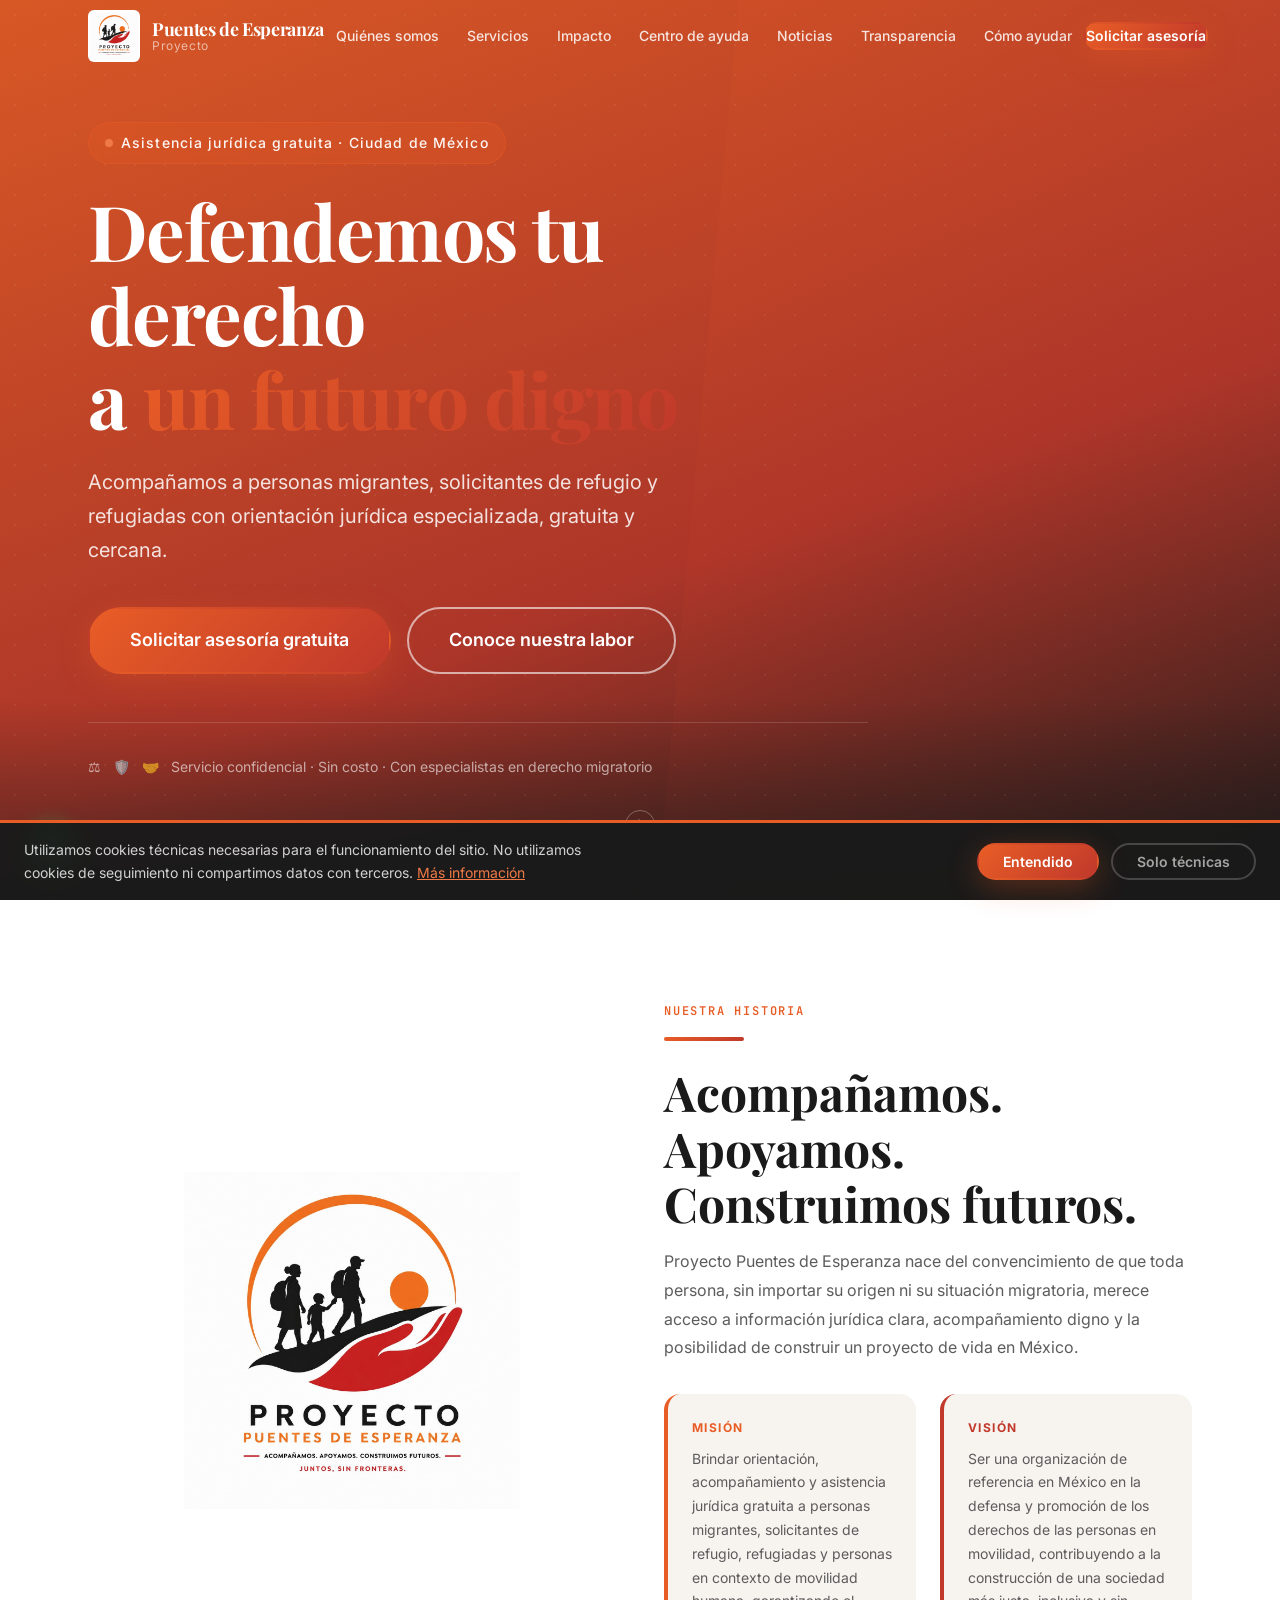
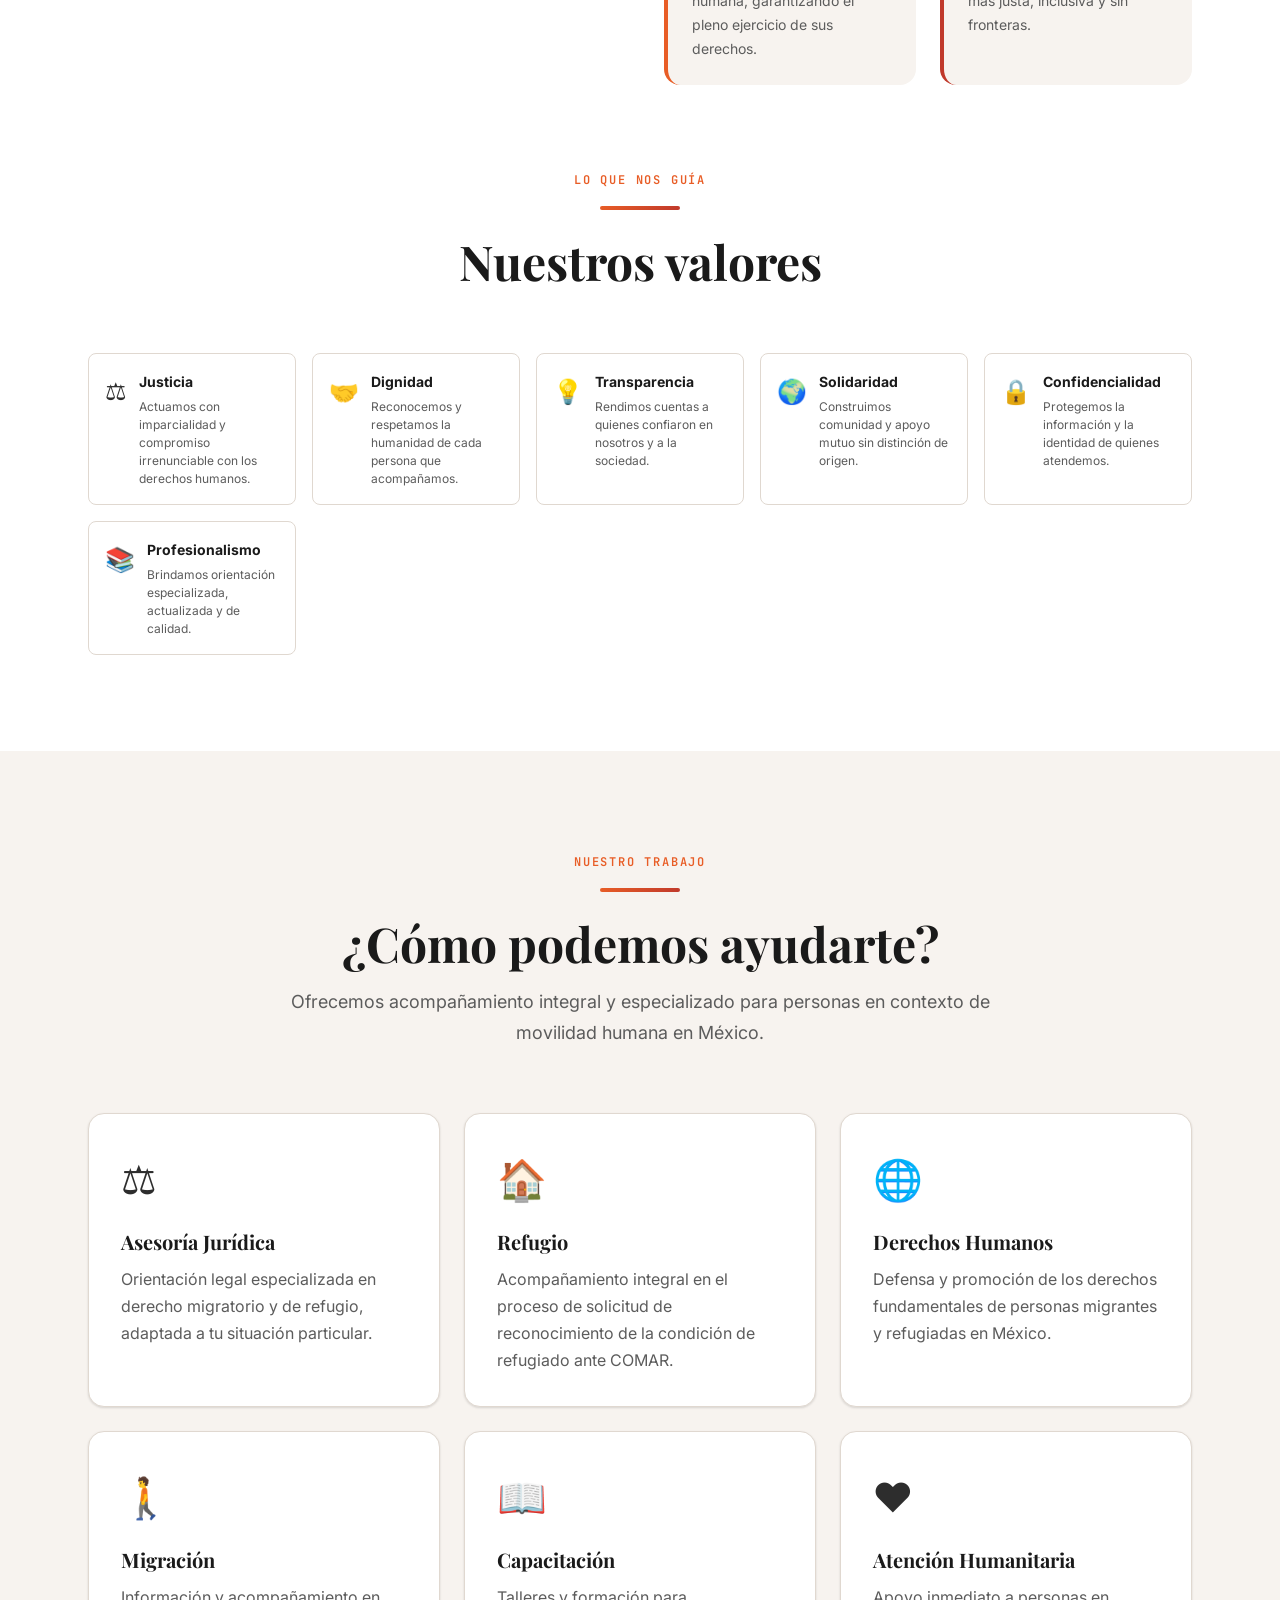
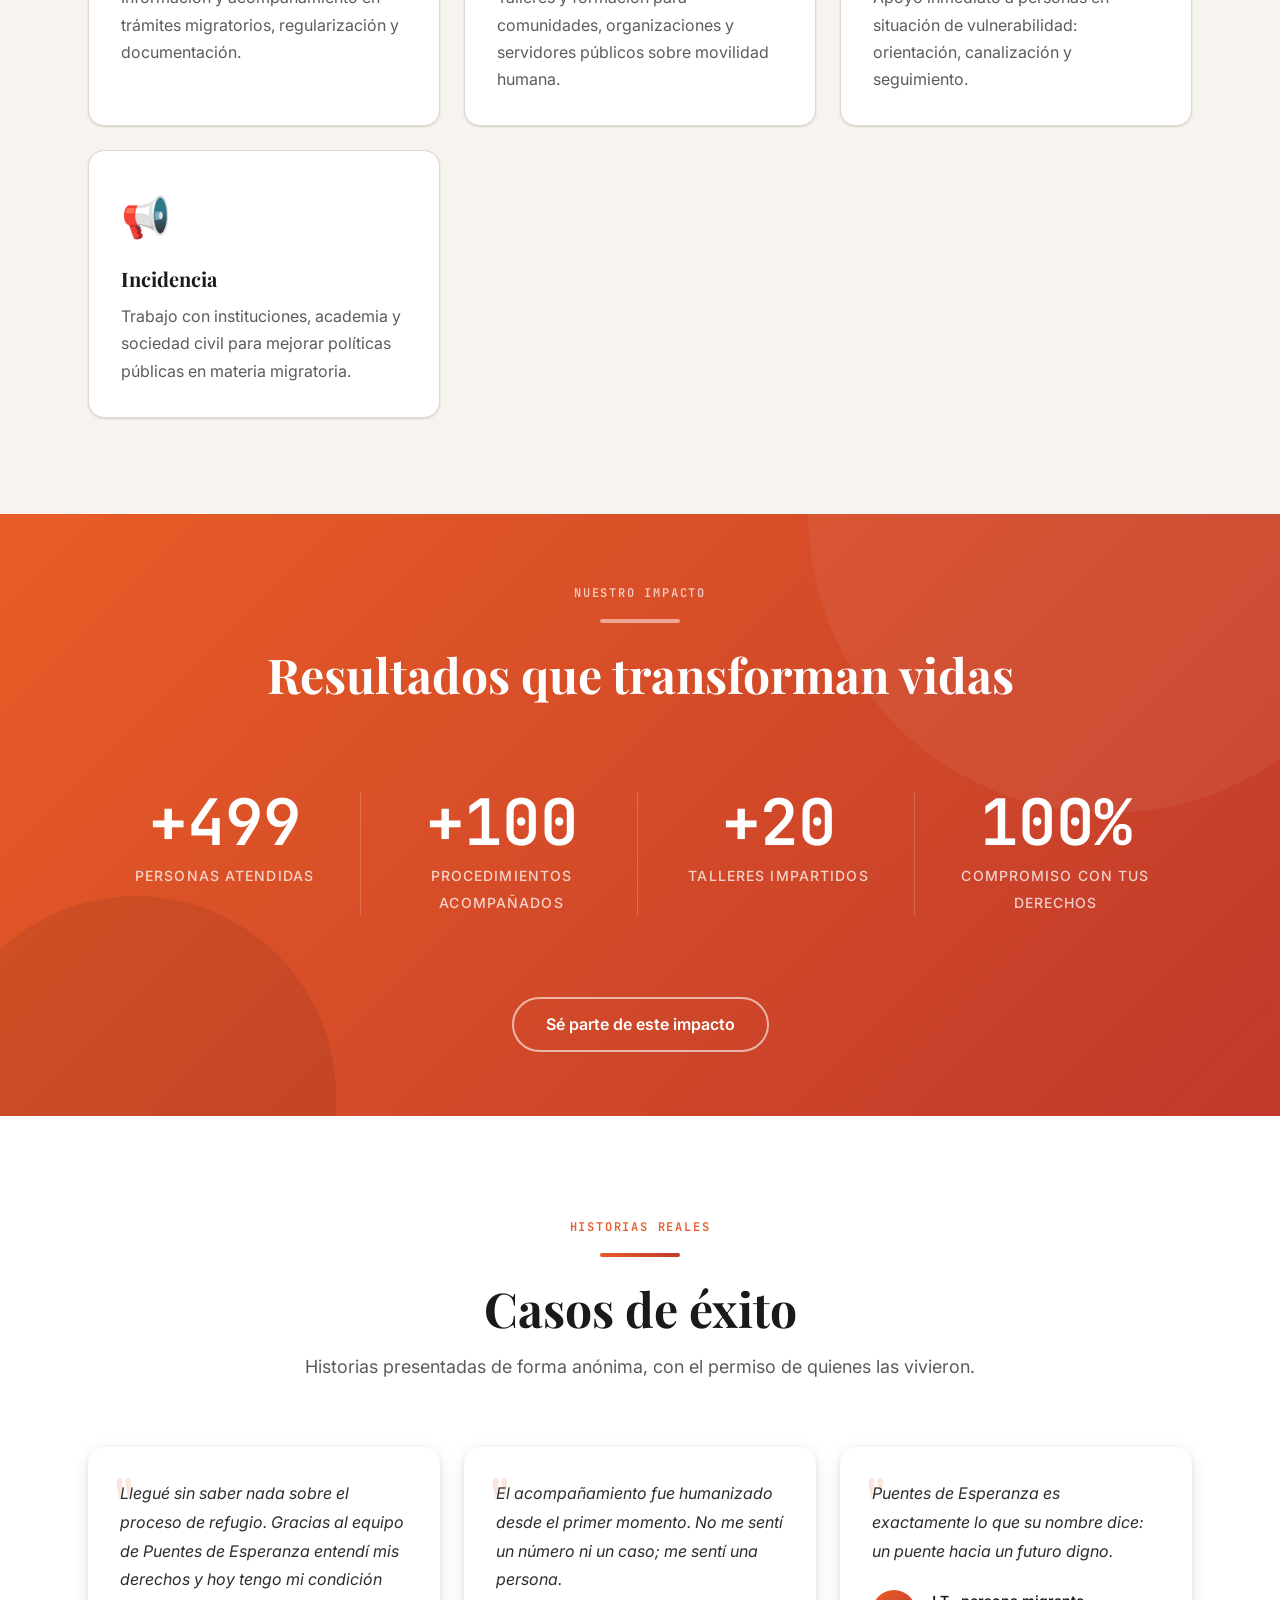
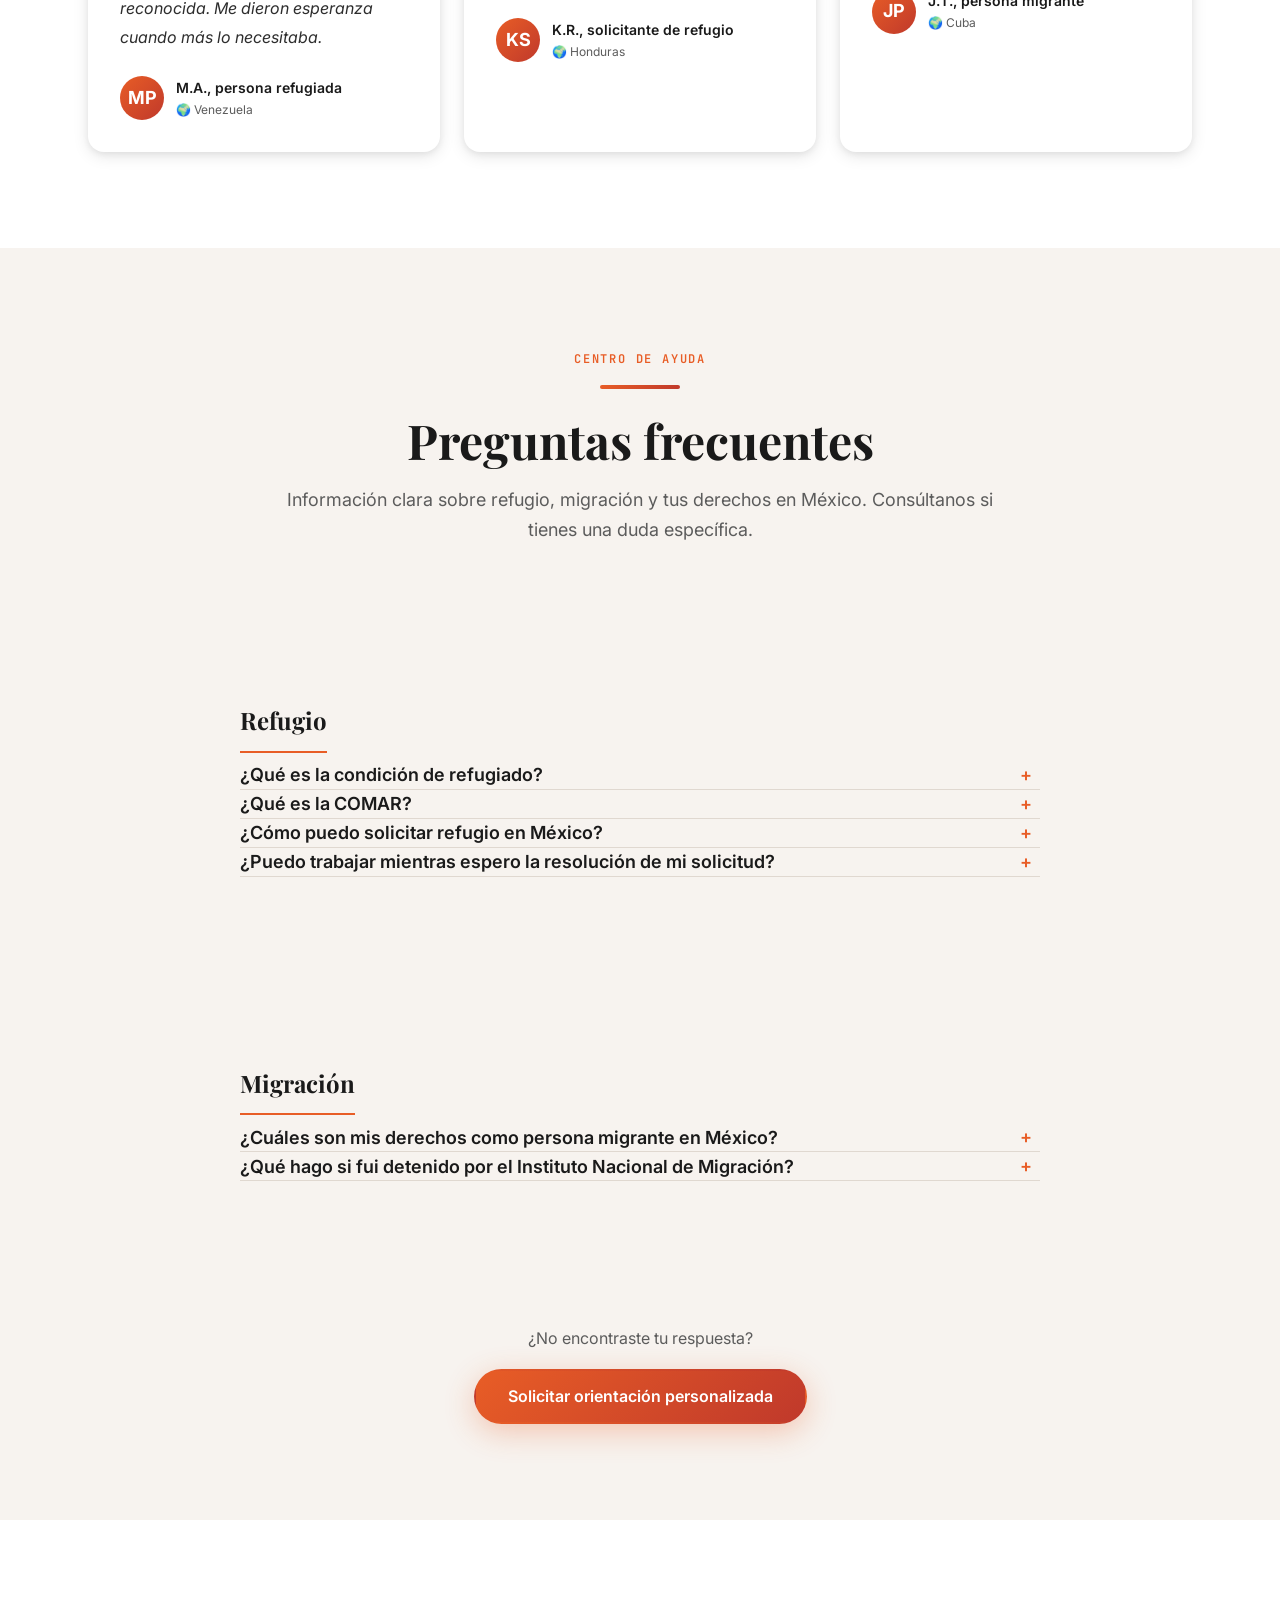
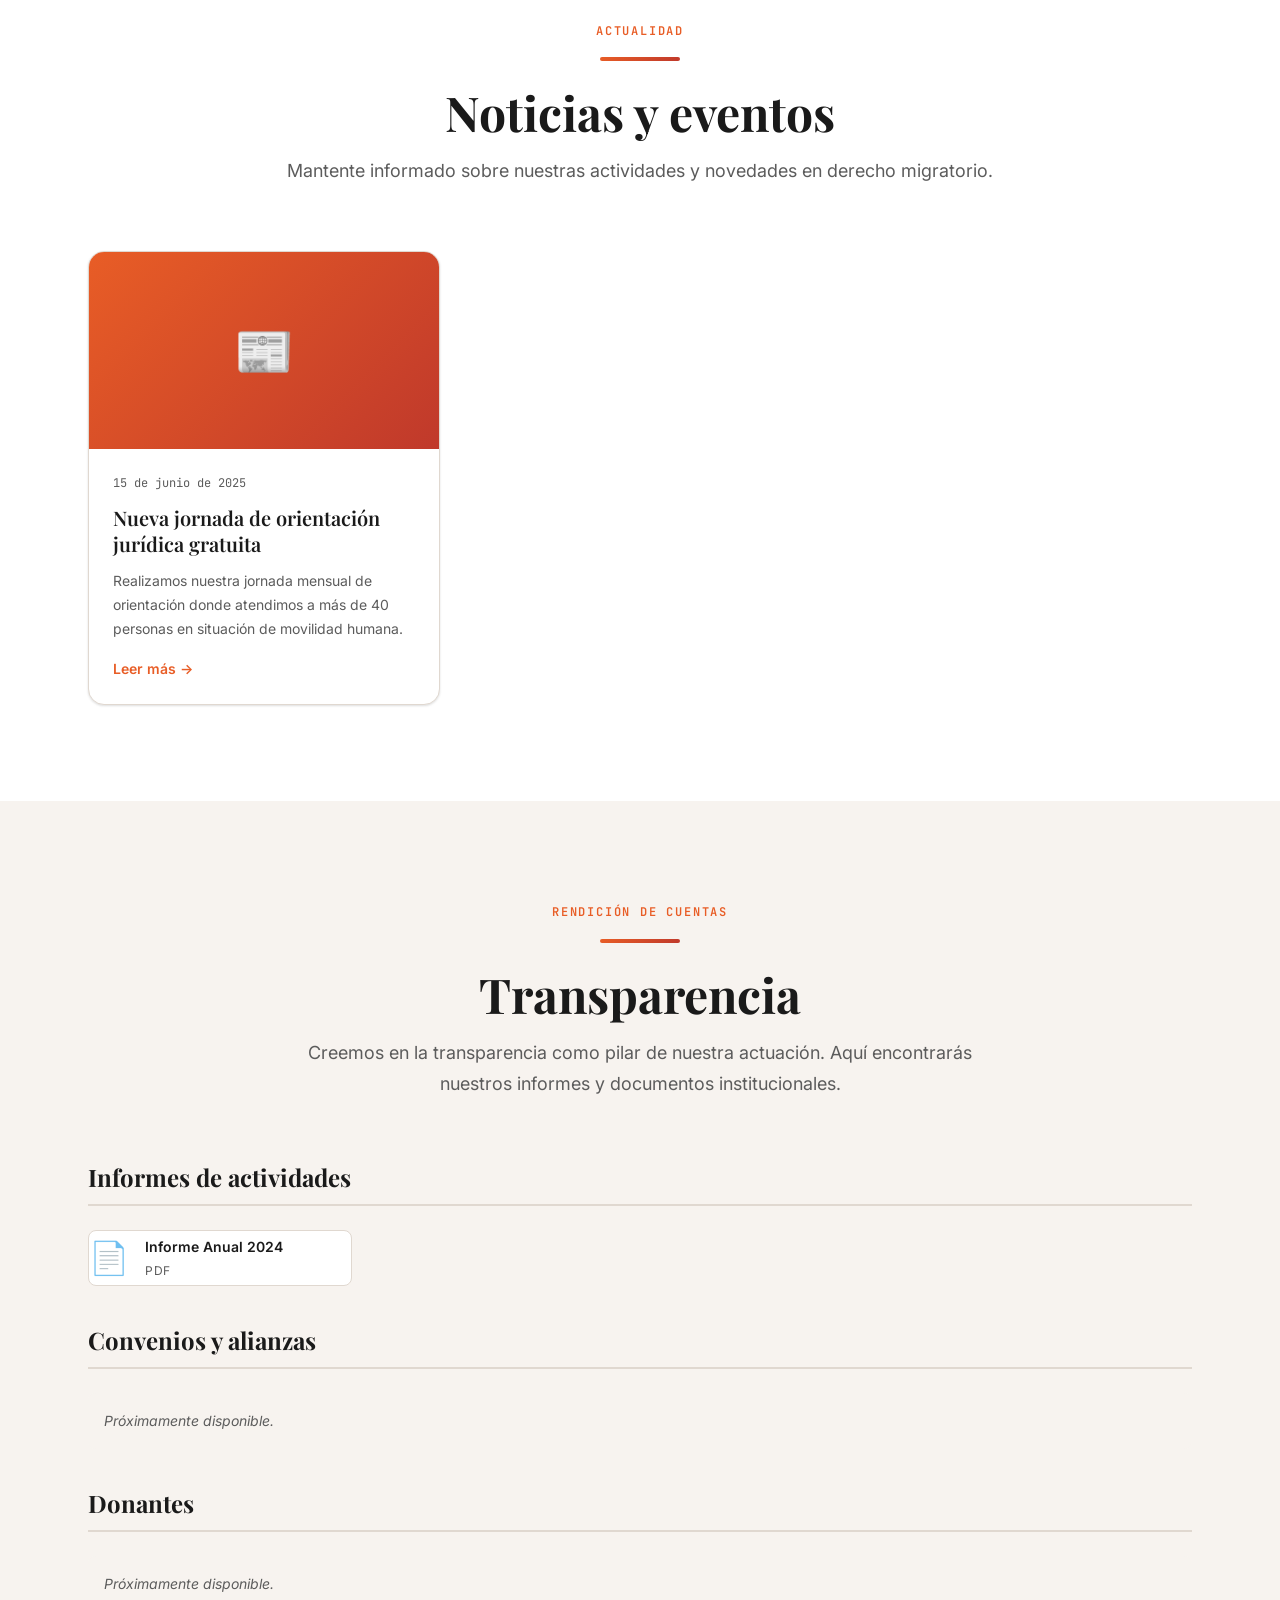
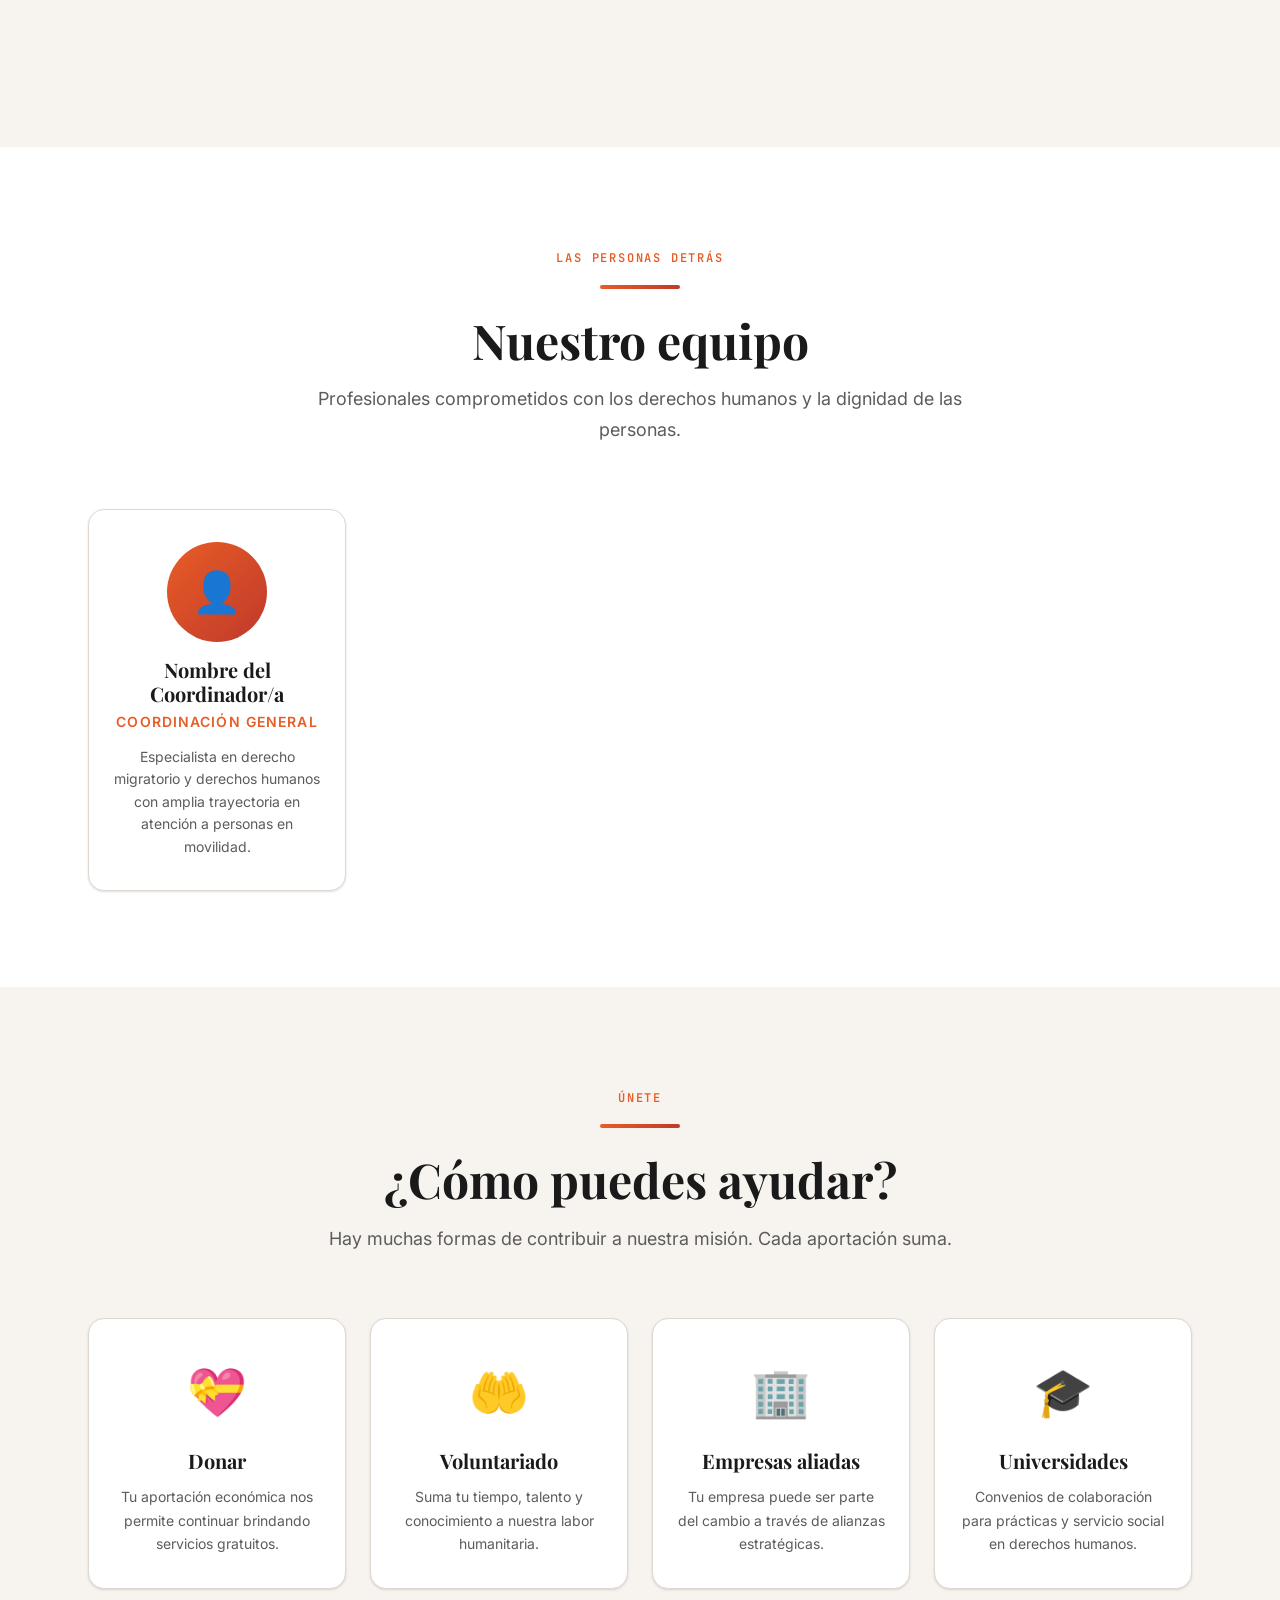
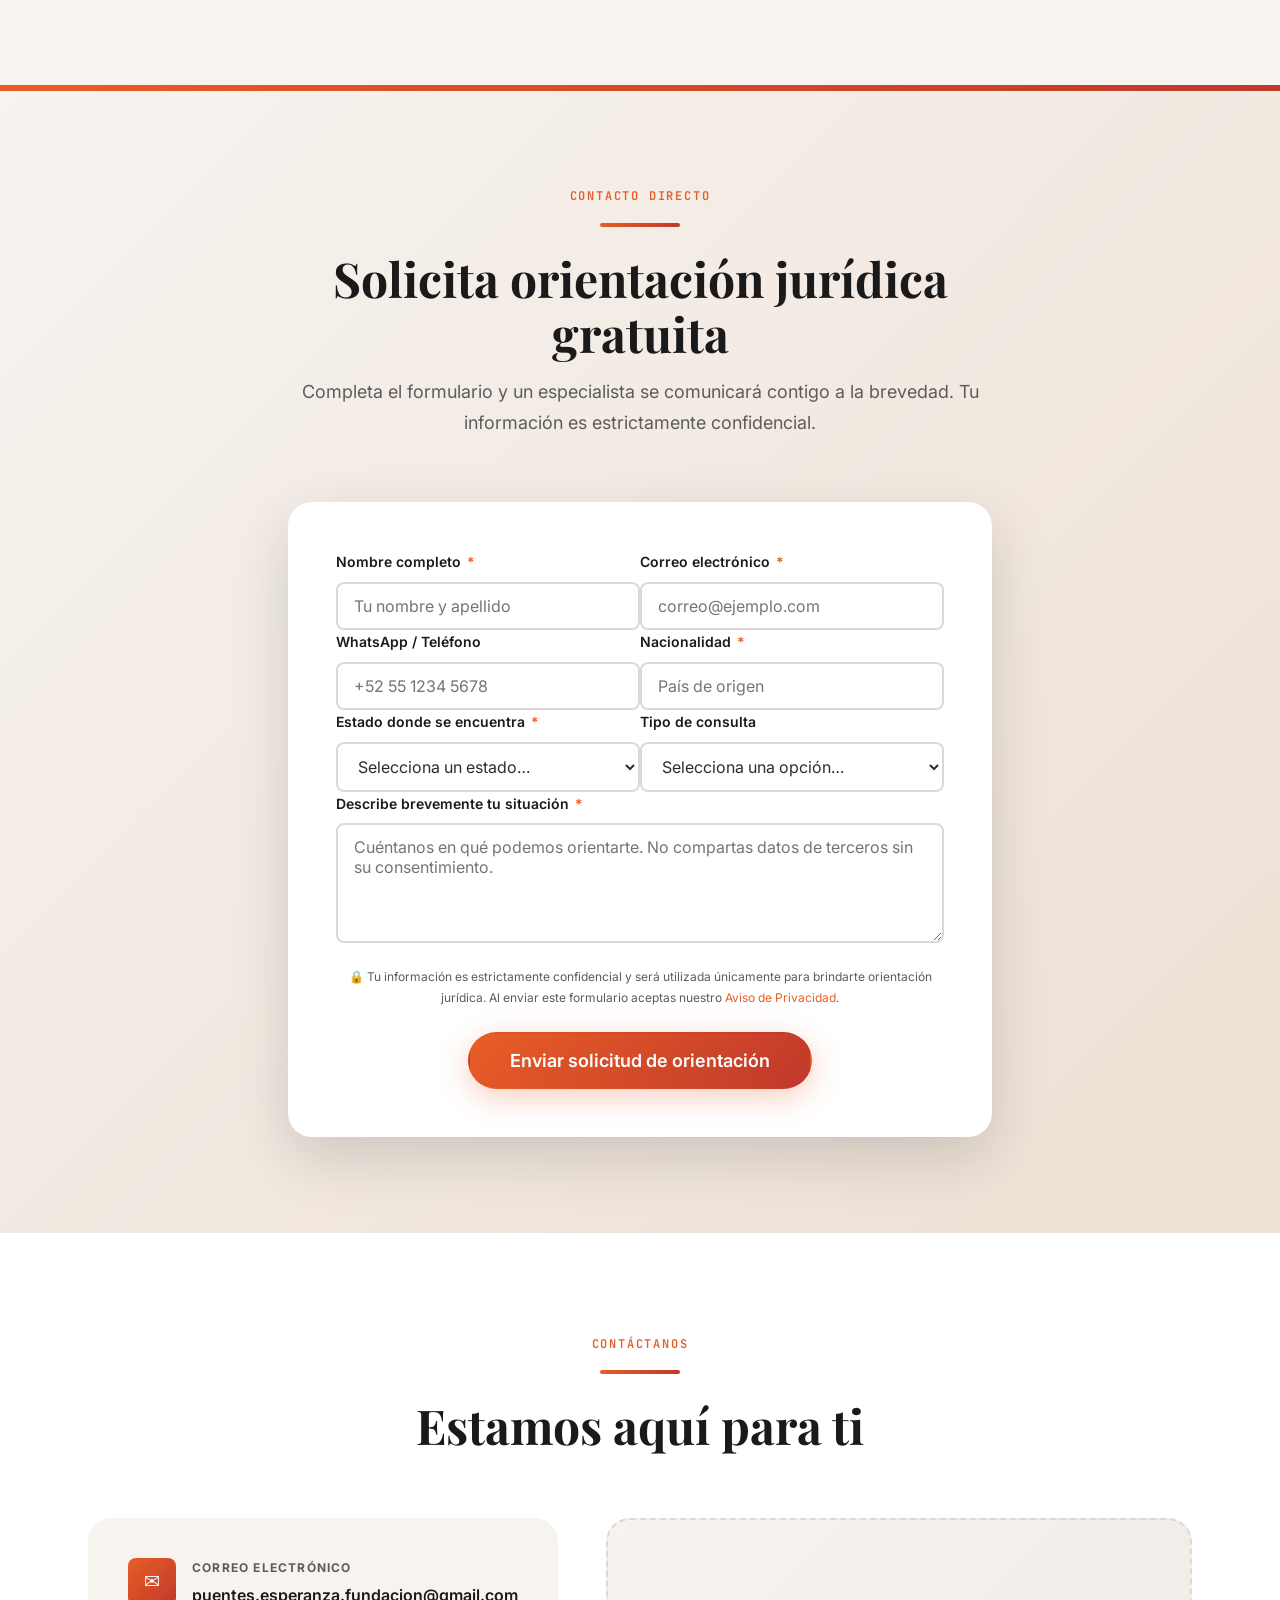
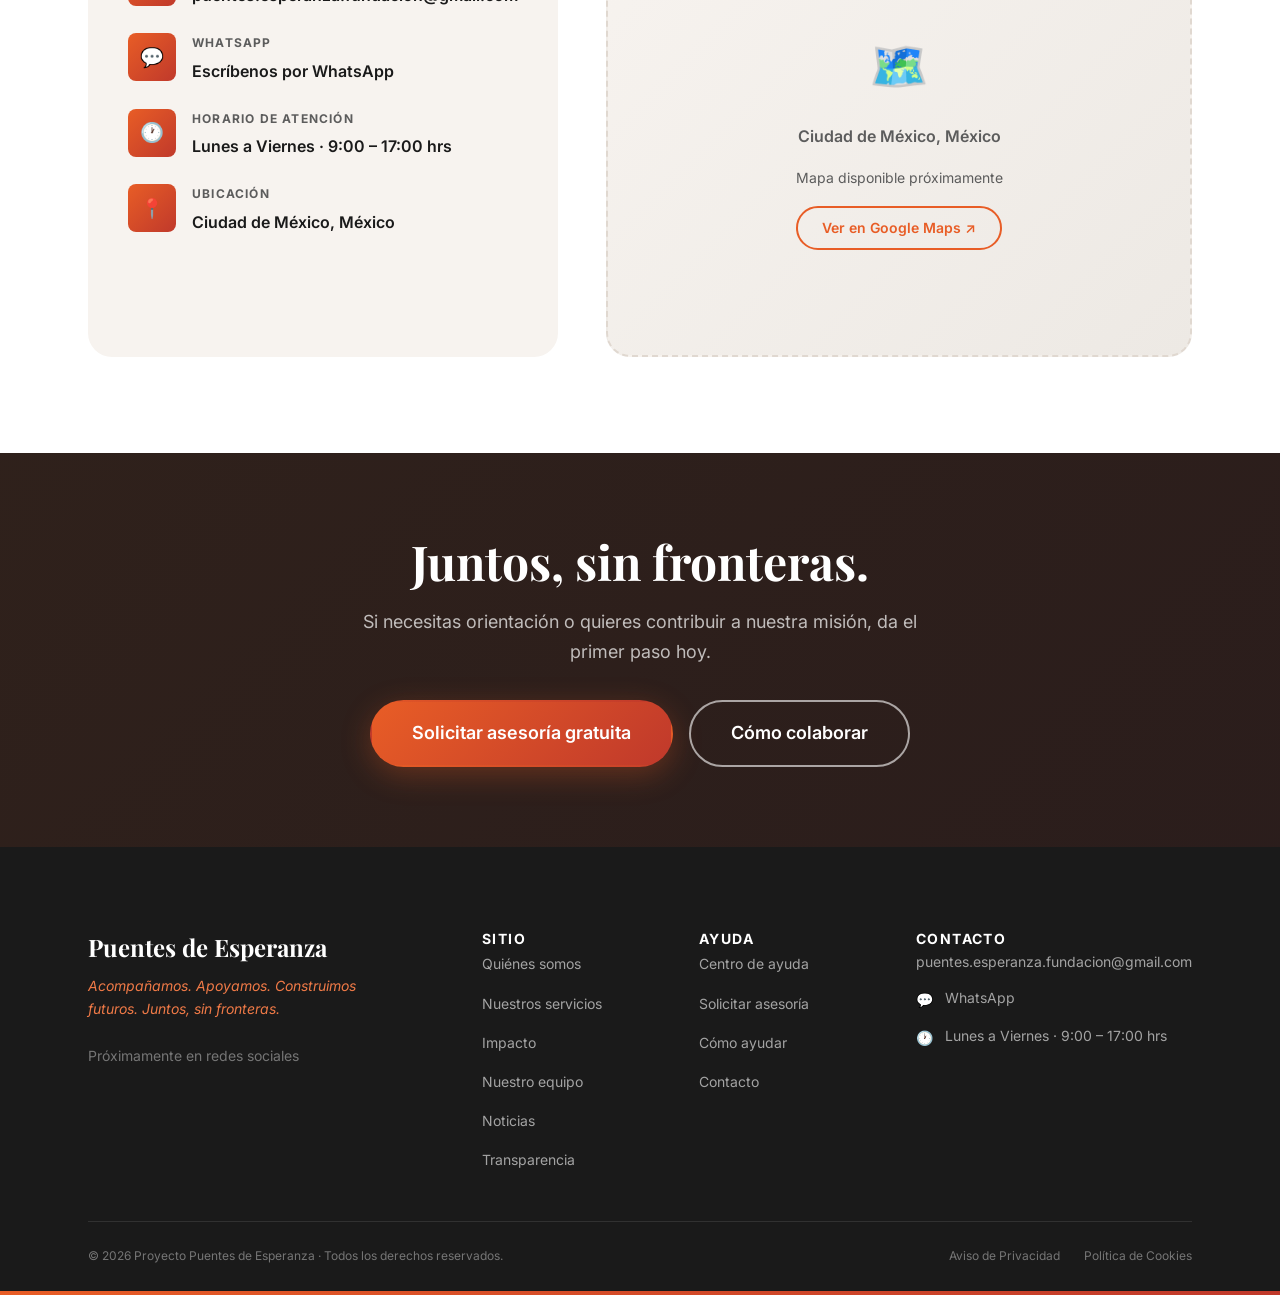
==== commit fa3dfc05: "Replace SVG placeholder with real logo in Quiénes somos section" ====
--- a/index.html
+++ b/index.html
@@ -162,16 +162,13 @@
       <div class="container">
         <div class="about-grid">
           <div class="fade-in-left">
-            <div class="about-image-main" style="display:flex;align-items:center;justify-content:center;background:linear-gradient(135deg,#E85D26,#C0392B);">
-              <svg viewBox="0 0 400 300" xmlns="http://www.w3.org/2000/svg" style="width:80%;opacity:0.9;" aria-hidden="true">
-                <path d="M50 250 Q200 80 350 250" stroke="white" stroke-width="6" fill="none" stroke-linecap="round"/>
-                <path d="M120 250 L120 170" stroke="white" stroke-width="4" stroke-linecap="round"/>
-                <path d="M280 250 L280 170" stroke="white" stroke-width="4" stroke-linecap="round"/>
-                <circle cx="200" cy="120" r="20" fill="white" opacity="0.95"/>
-                <circle cx="160" cy="220" r="12" fill="white" opacity="0.7"/>
-                <circle cx="240" cy="220" r="12" fill="white" opacity="0.7"/>
-                <circle cx="200" cy="230" r="10" fill="white" opacity="0.7"/>
-              </svg>
+            <div class="about-image-main" style="display:flex;align-items:center;justify-content:center;background:white;">
+              <img
+                src="assets/logo/logo.jpeg"
+                alt="Logo oficial del Proyecto Puentes de Esperanza — familia migrante caminando sobre una mano que los sostiene, con un sol naranja y un círculo que los enmarca"
+                style="width:85%;height:85%;object-fit:contain;display:block;"
+                loading="lazy"
+              />
             </div>
           </div>
 
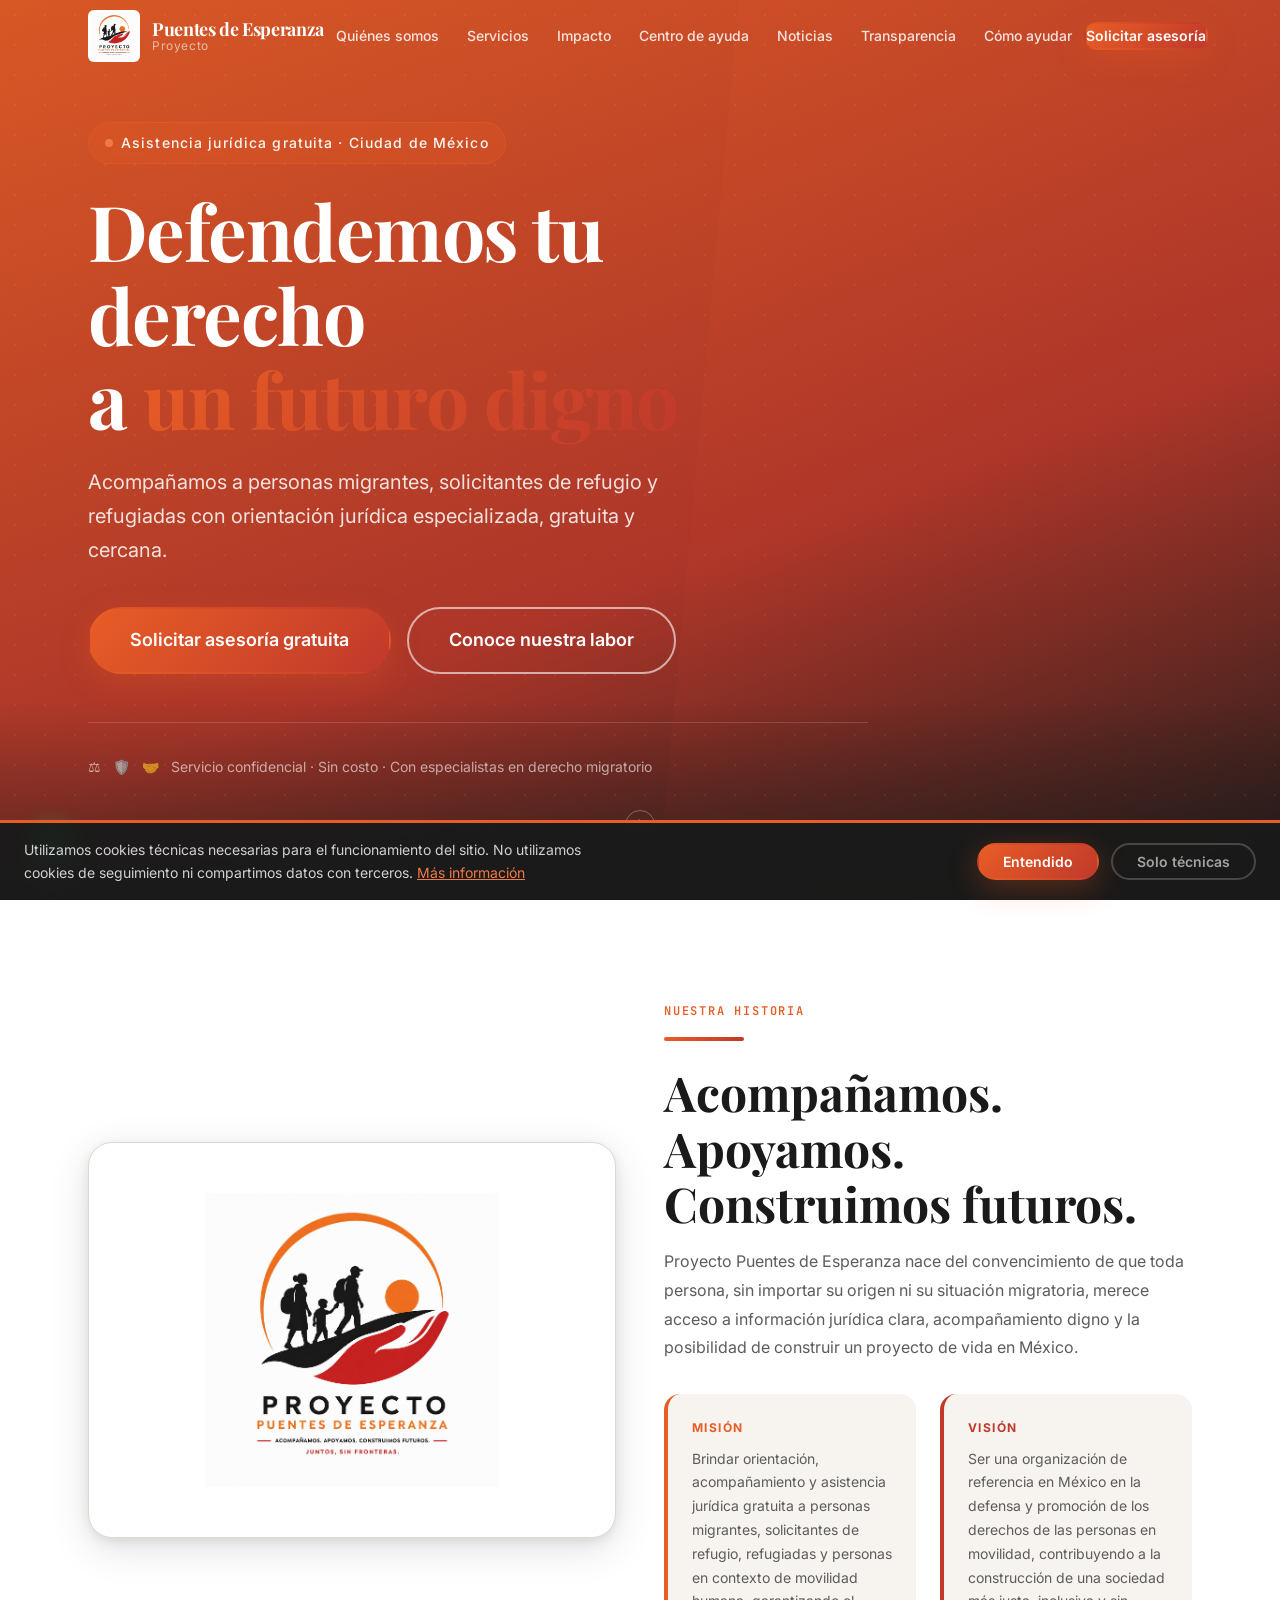
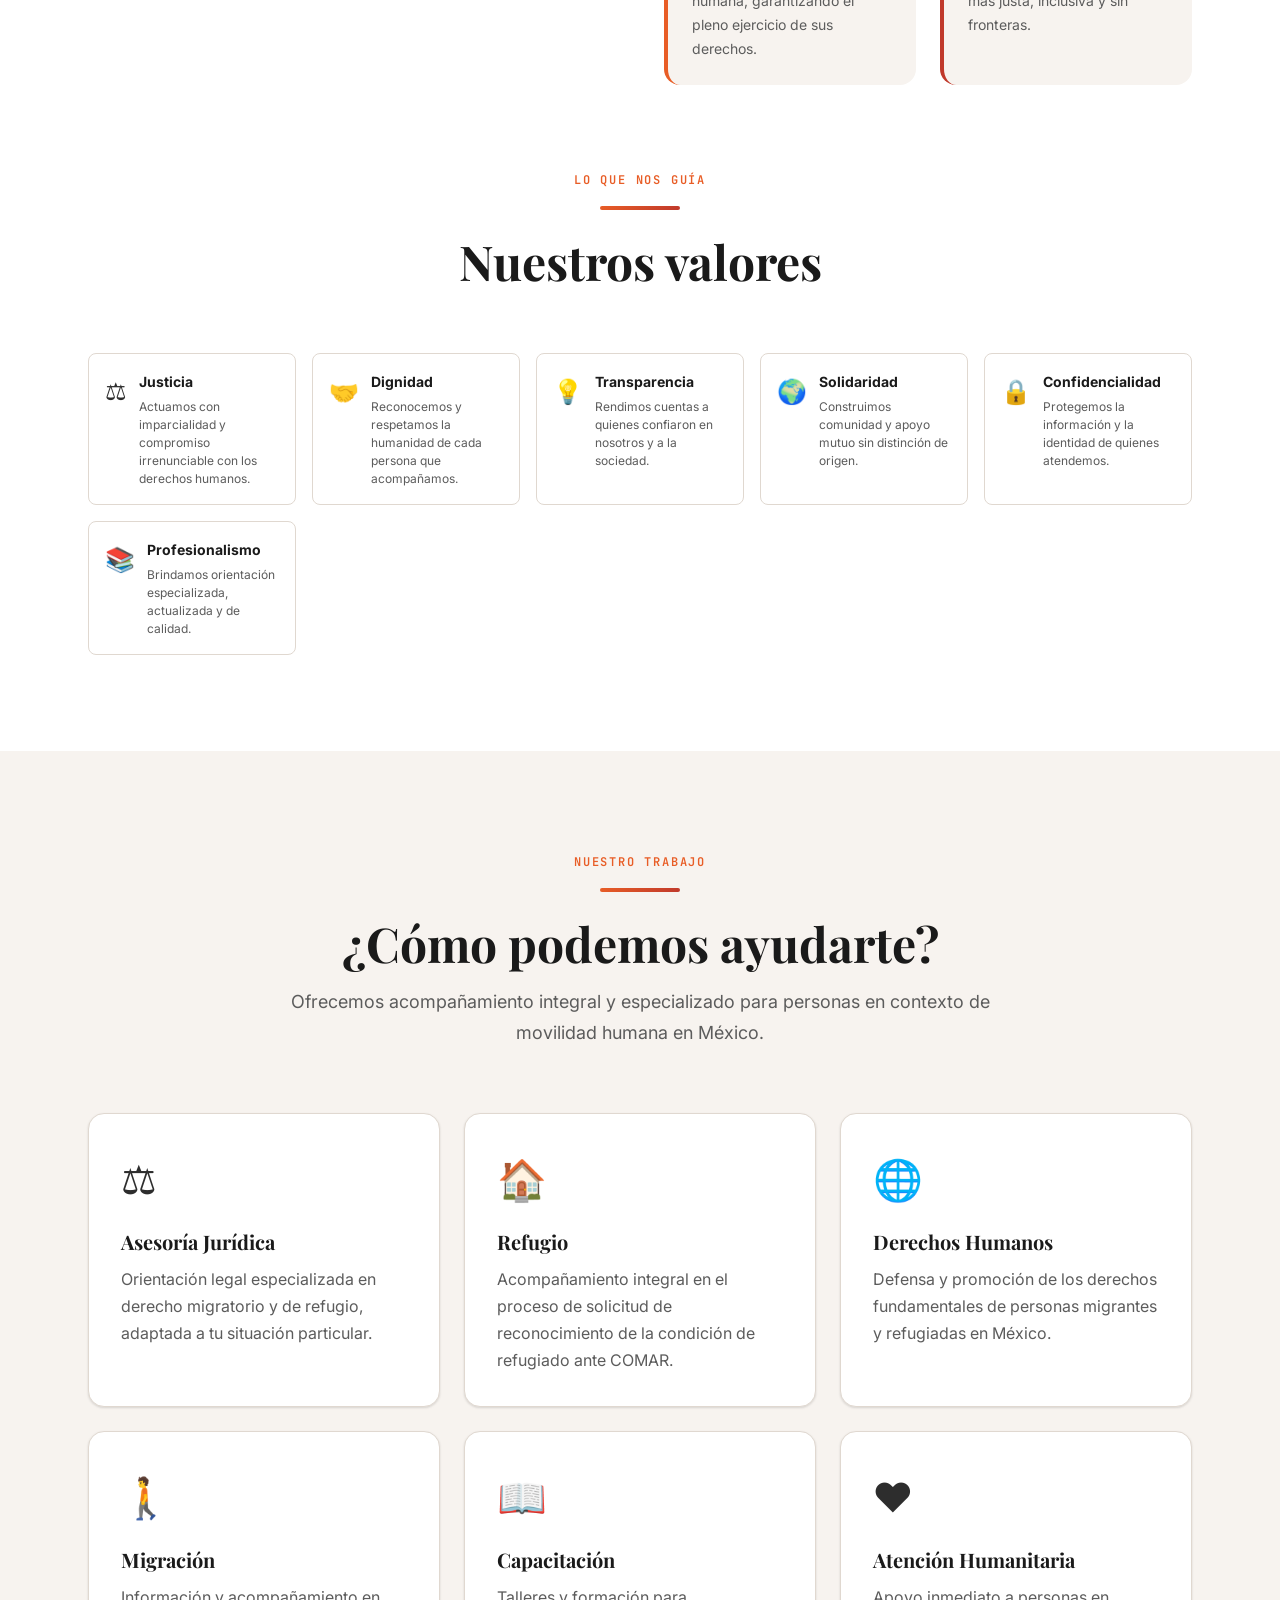
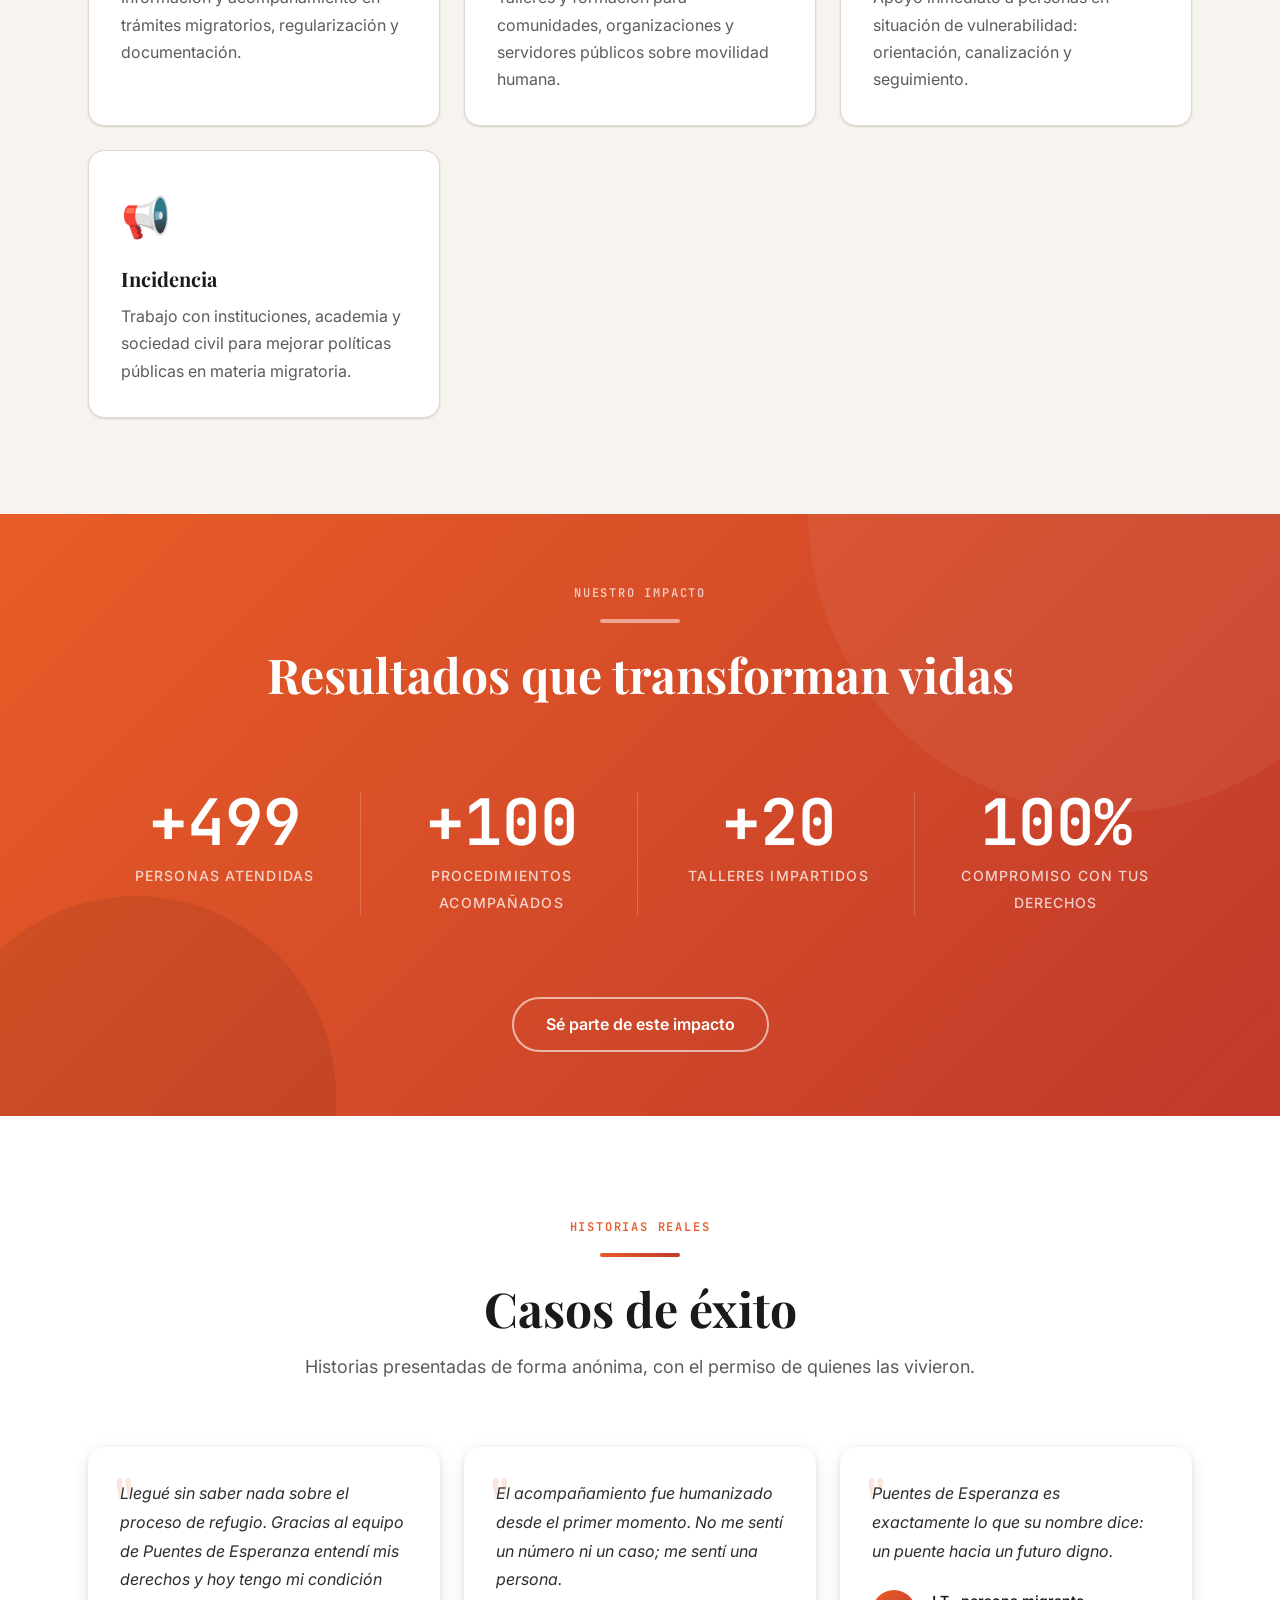
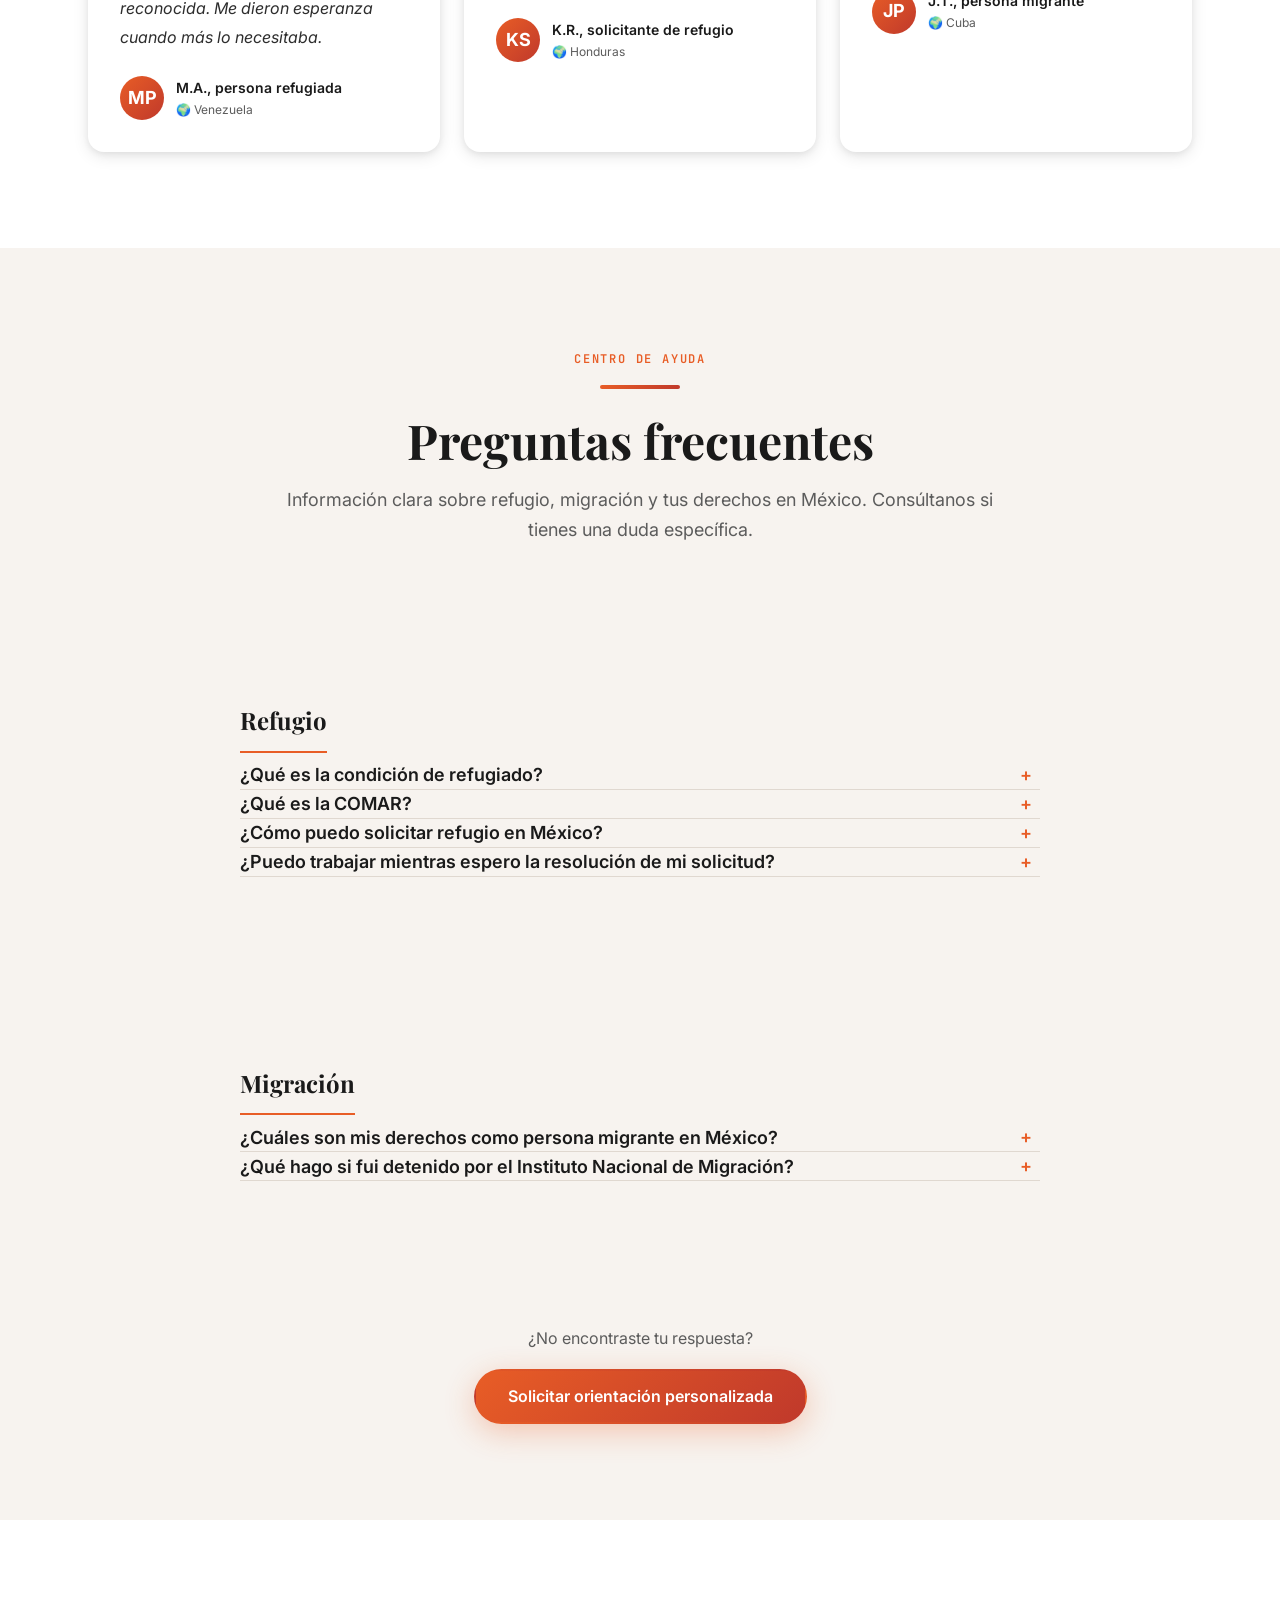
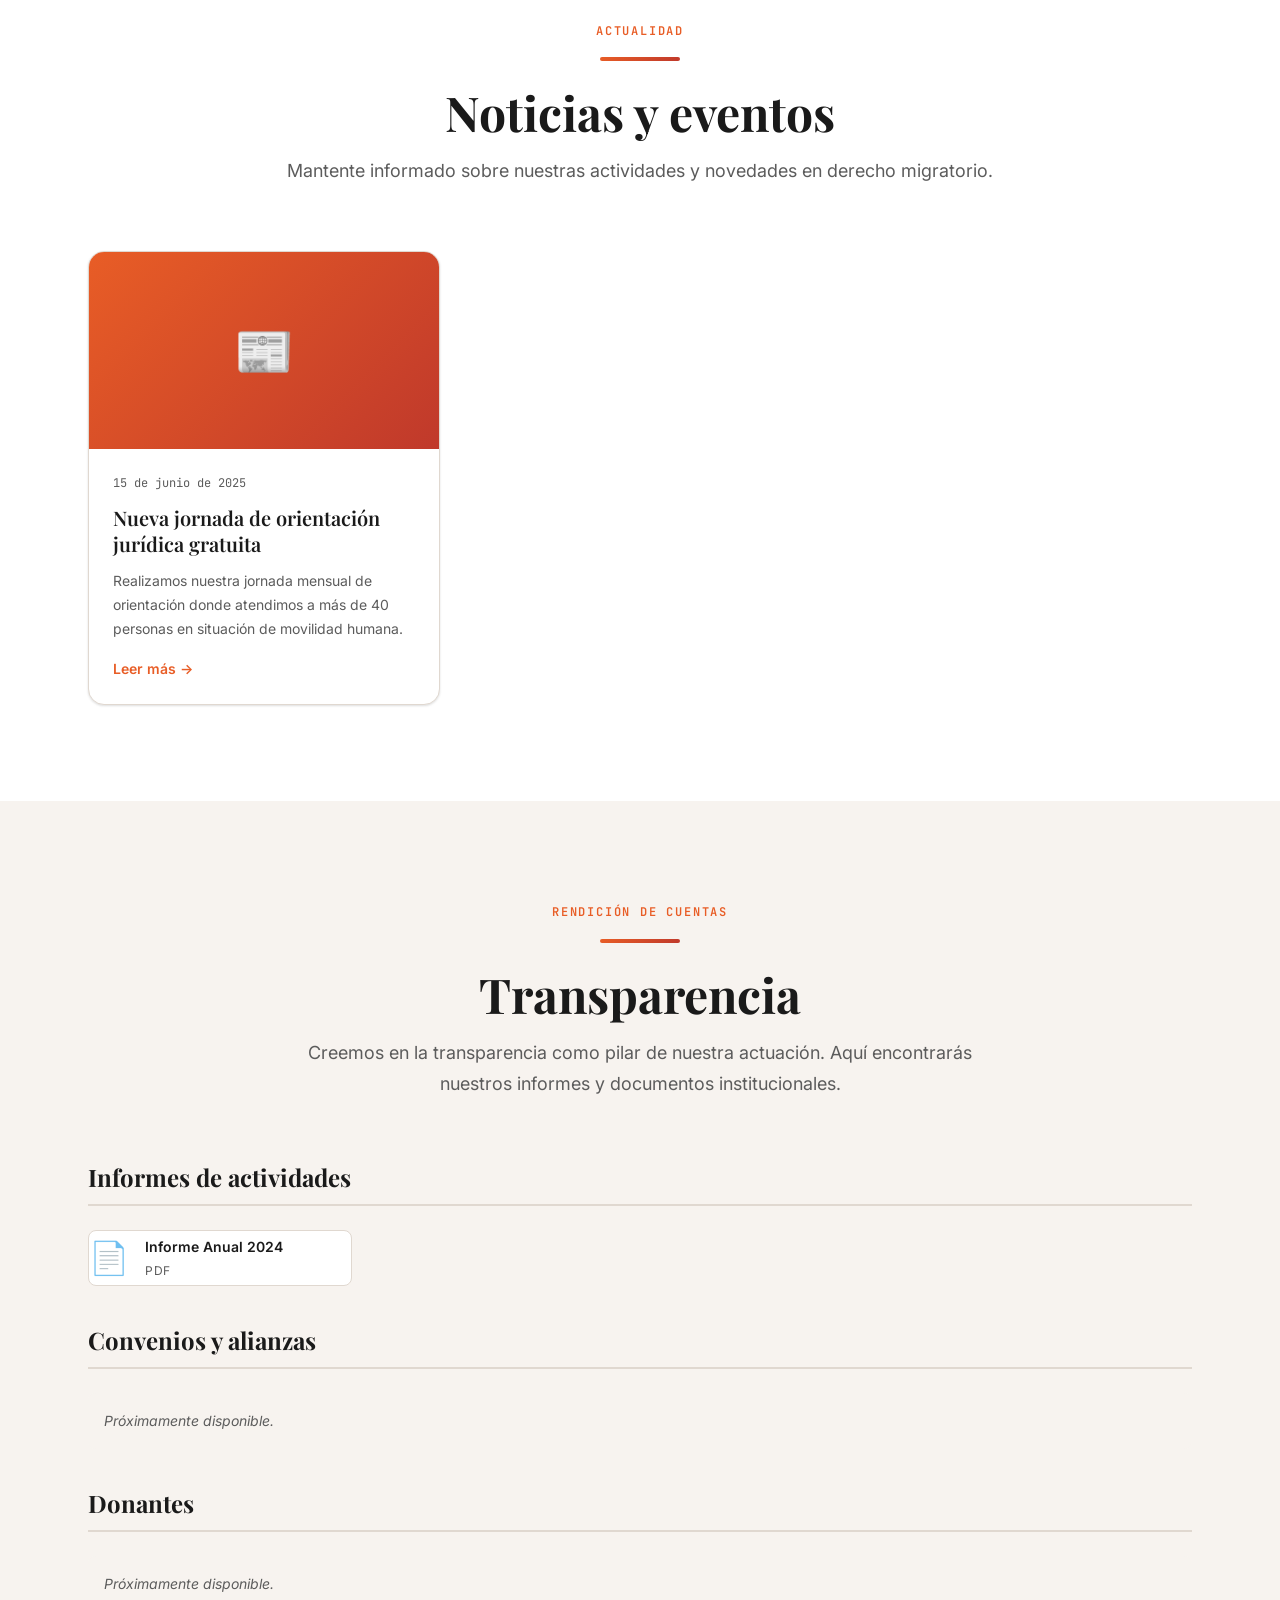
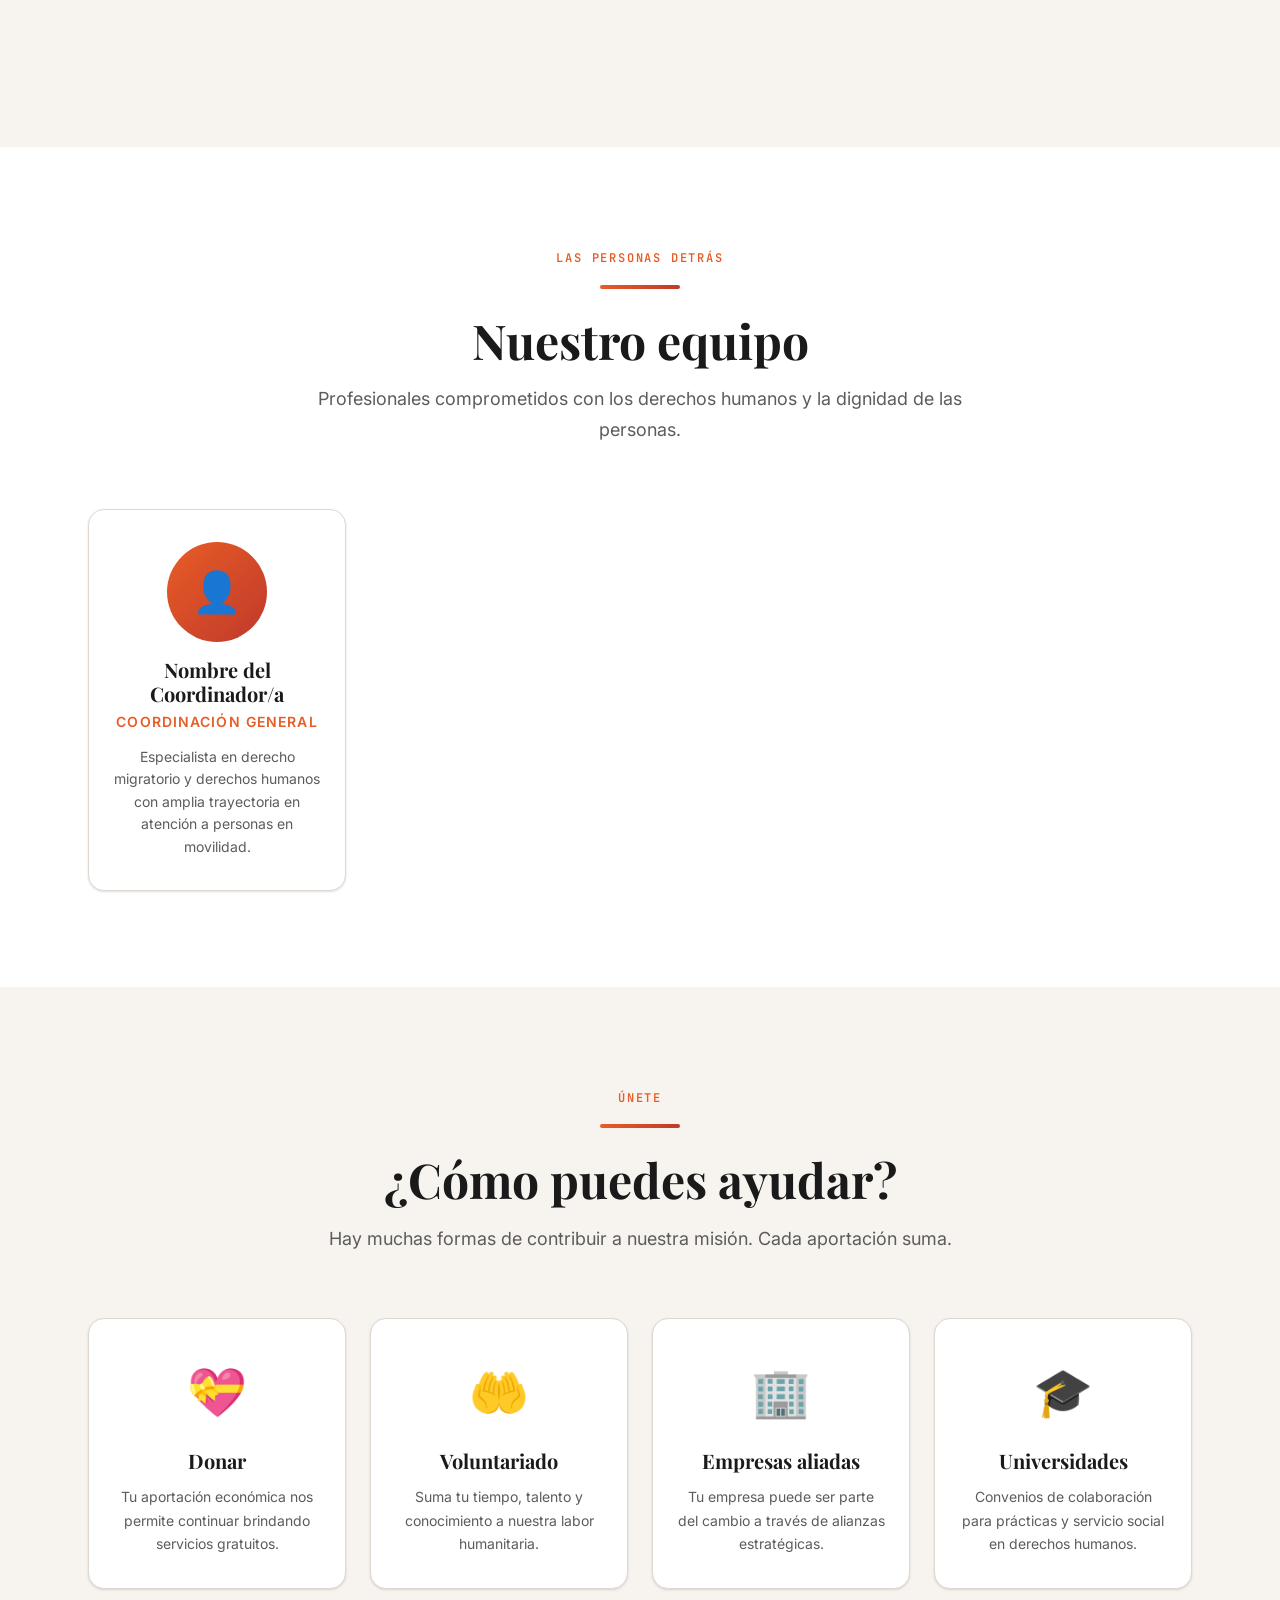
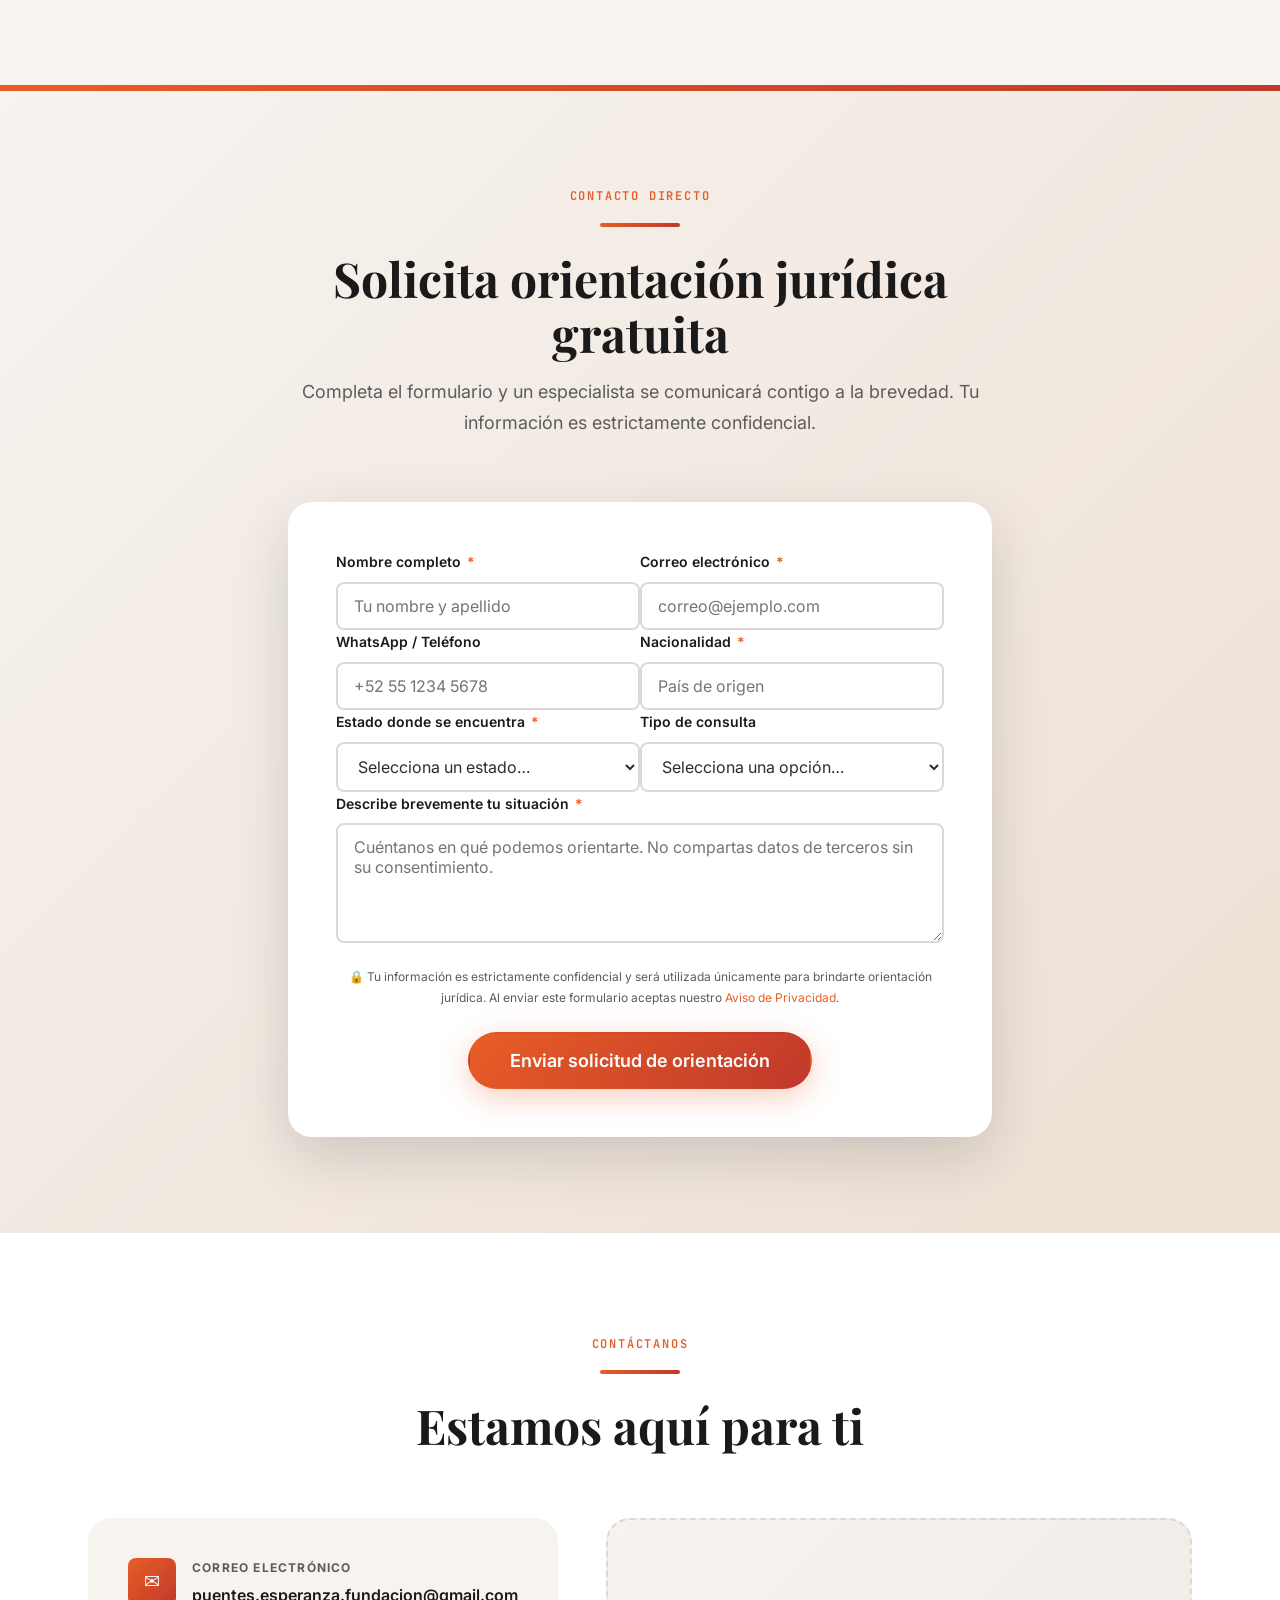
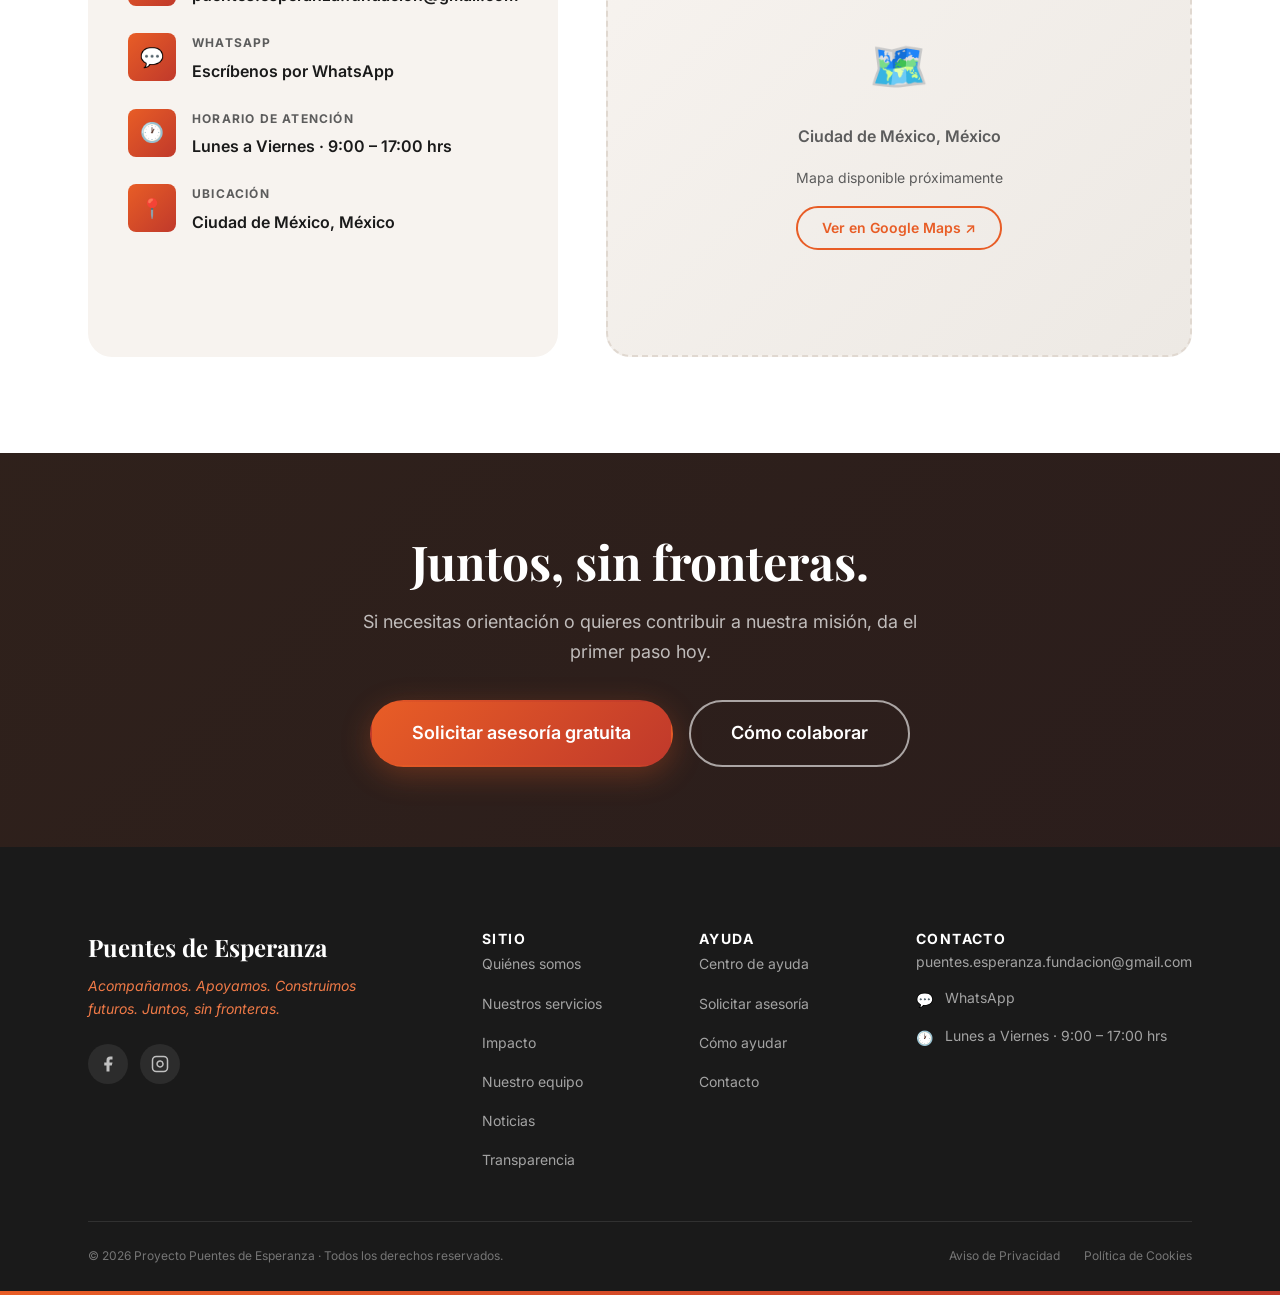
==== commit fa3ae352: "Add footer-social dynamic container" ====
--- a/index.html
+++ b/index.html
@@ -631,9 +631,8 @@
           <p class="footer-brand-tag">
             Acompañamos. Apoyamos. Construimos futuros. Juntos, sin fronteras.
           </p>
-          <div class="footer-social" aria-label="Redes sociales">
-            <!-- Las redes se pueden configurar en config.js -->
-            <span style="font-size:var(--text-sm);color:rgba(255,255,255,0.4);">Próximamente en redes sociales</span>
+          <div class="footer-social" id="footer-social" aria-label="Redes sociales">
+            <!-- Renderizado desde config.js -->
           </div>
         </div>
 
--- a/css/sections.css
+++ b/css/sections.css
@@ -201,7 +201,20 @@
   border-radius: var(--radius-xl);
   overflow: hidden;
   aspect-ratio: 4/3;
-  background: var(--color-crema-dark);
+  background: white;
+  display: flex;
+  align-items: center;
+  justify-content: center;
+  padding: var(--space-6);
+  box-shadow: var(--shadow-lg);
+  border: 1px solid var(--color-borde);
+}
+
+.about-image-main img {
+  width: 100%;
+  height: 100%;
+  object-fit: contain;
+  display: block;
 }
 
 .about-image-accent {
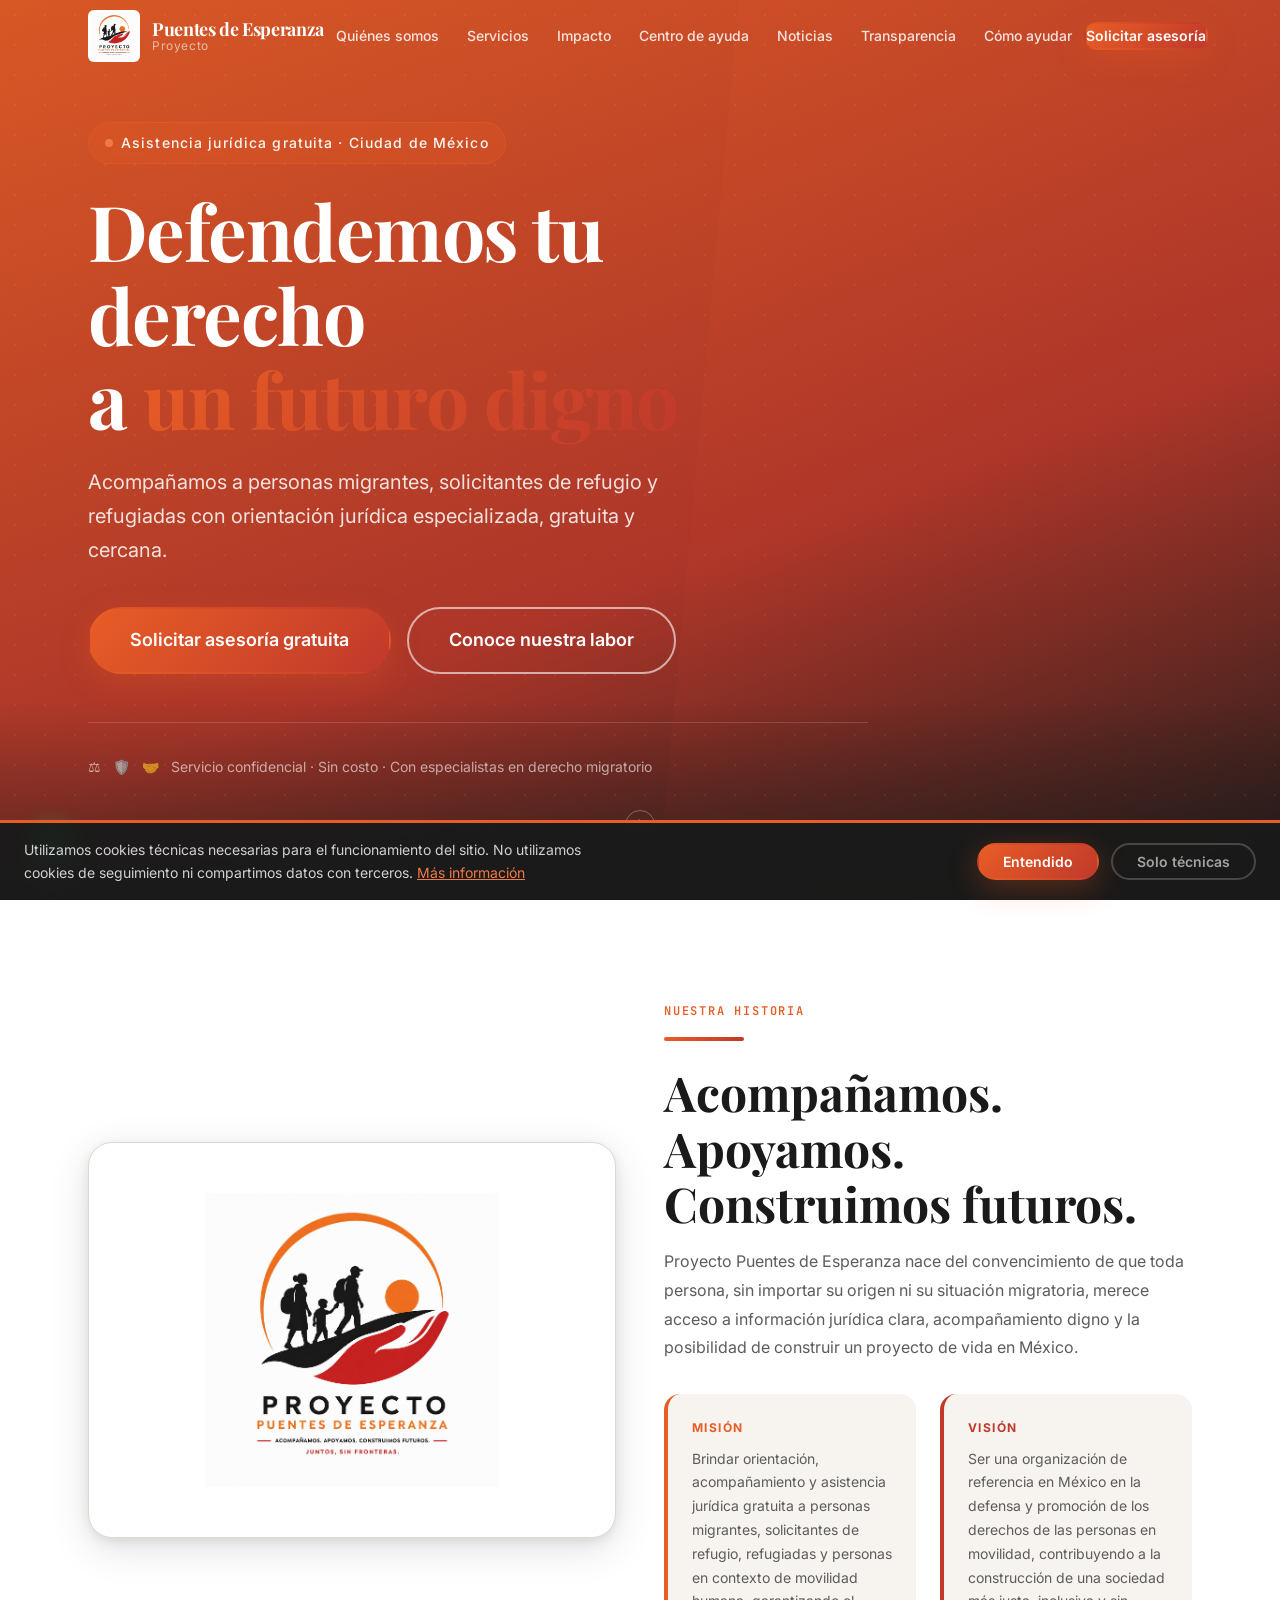
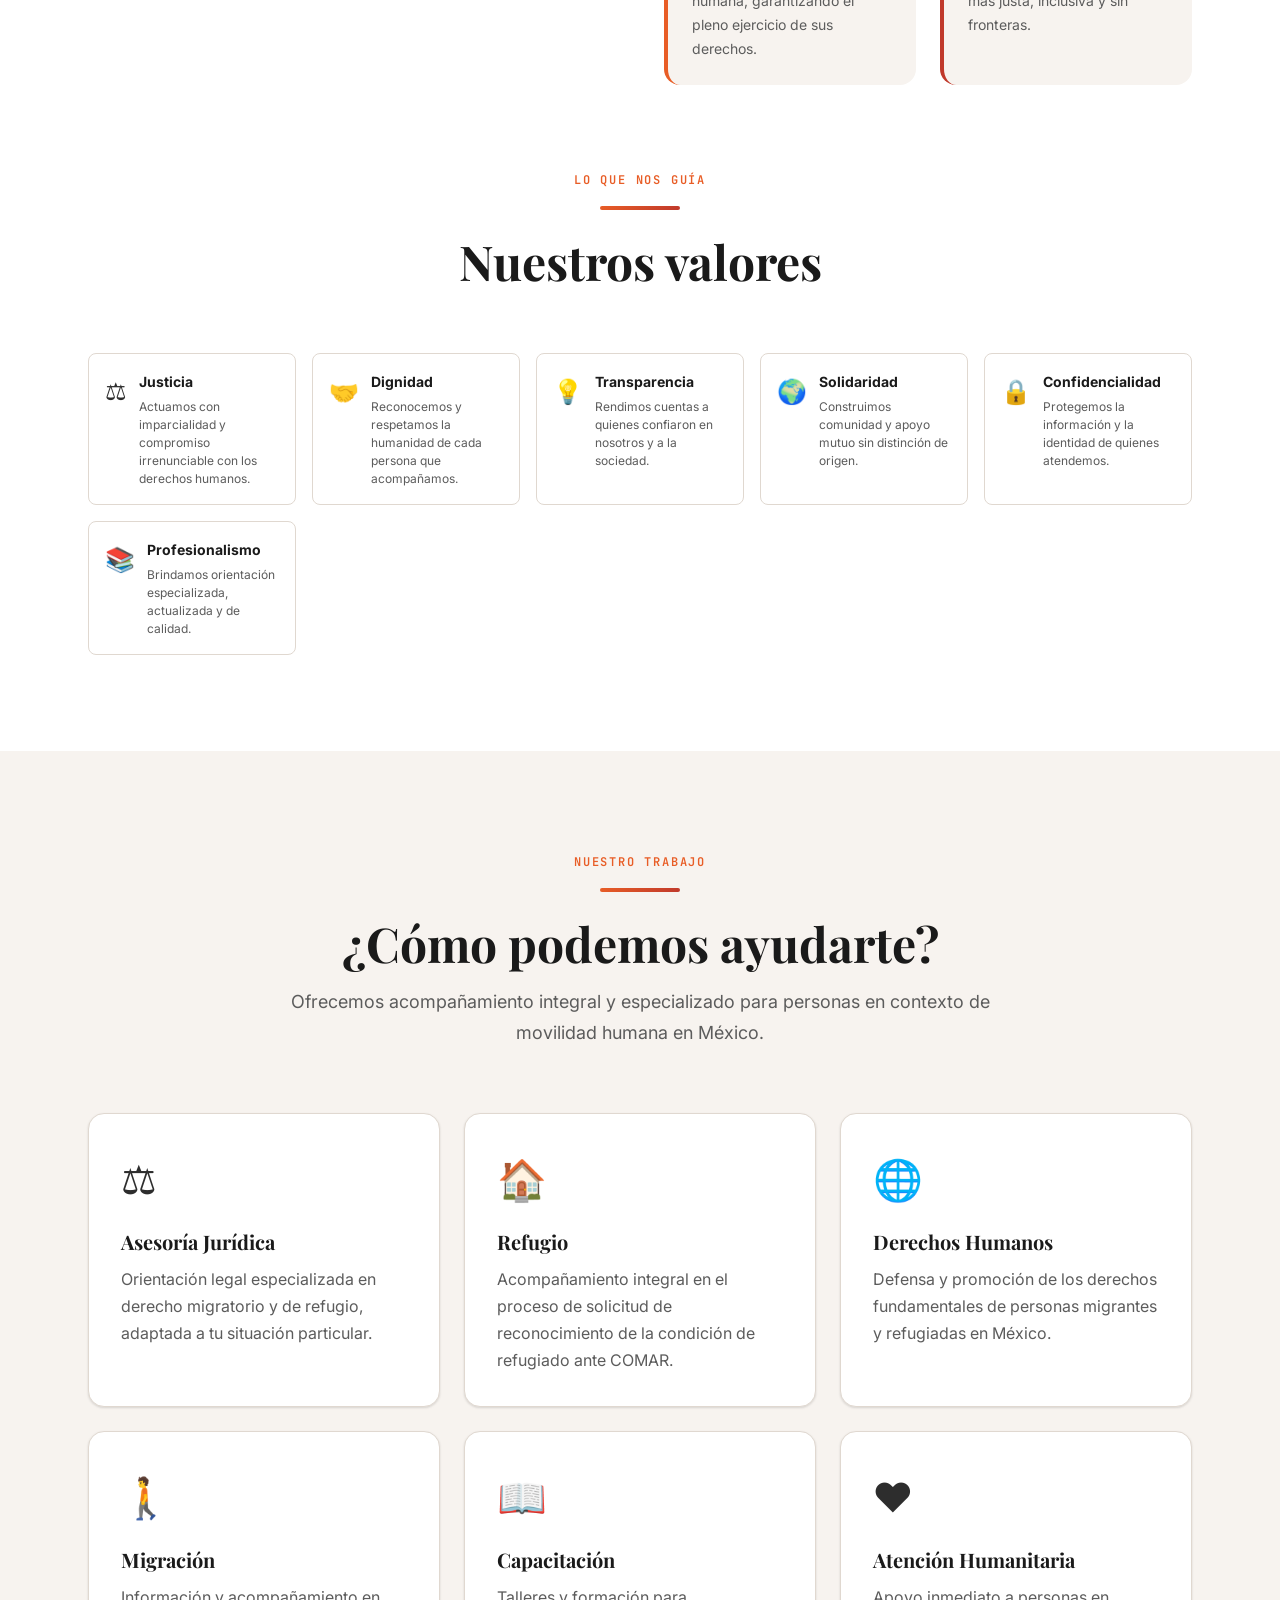
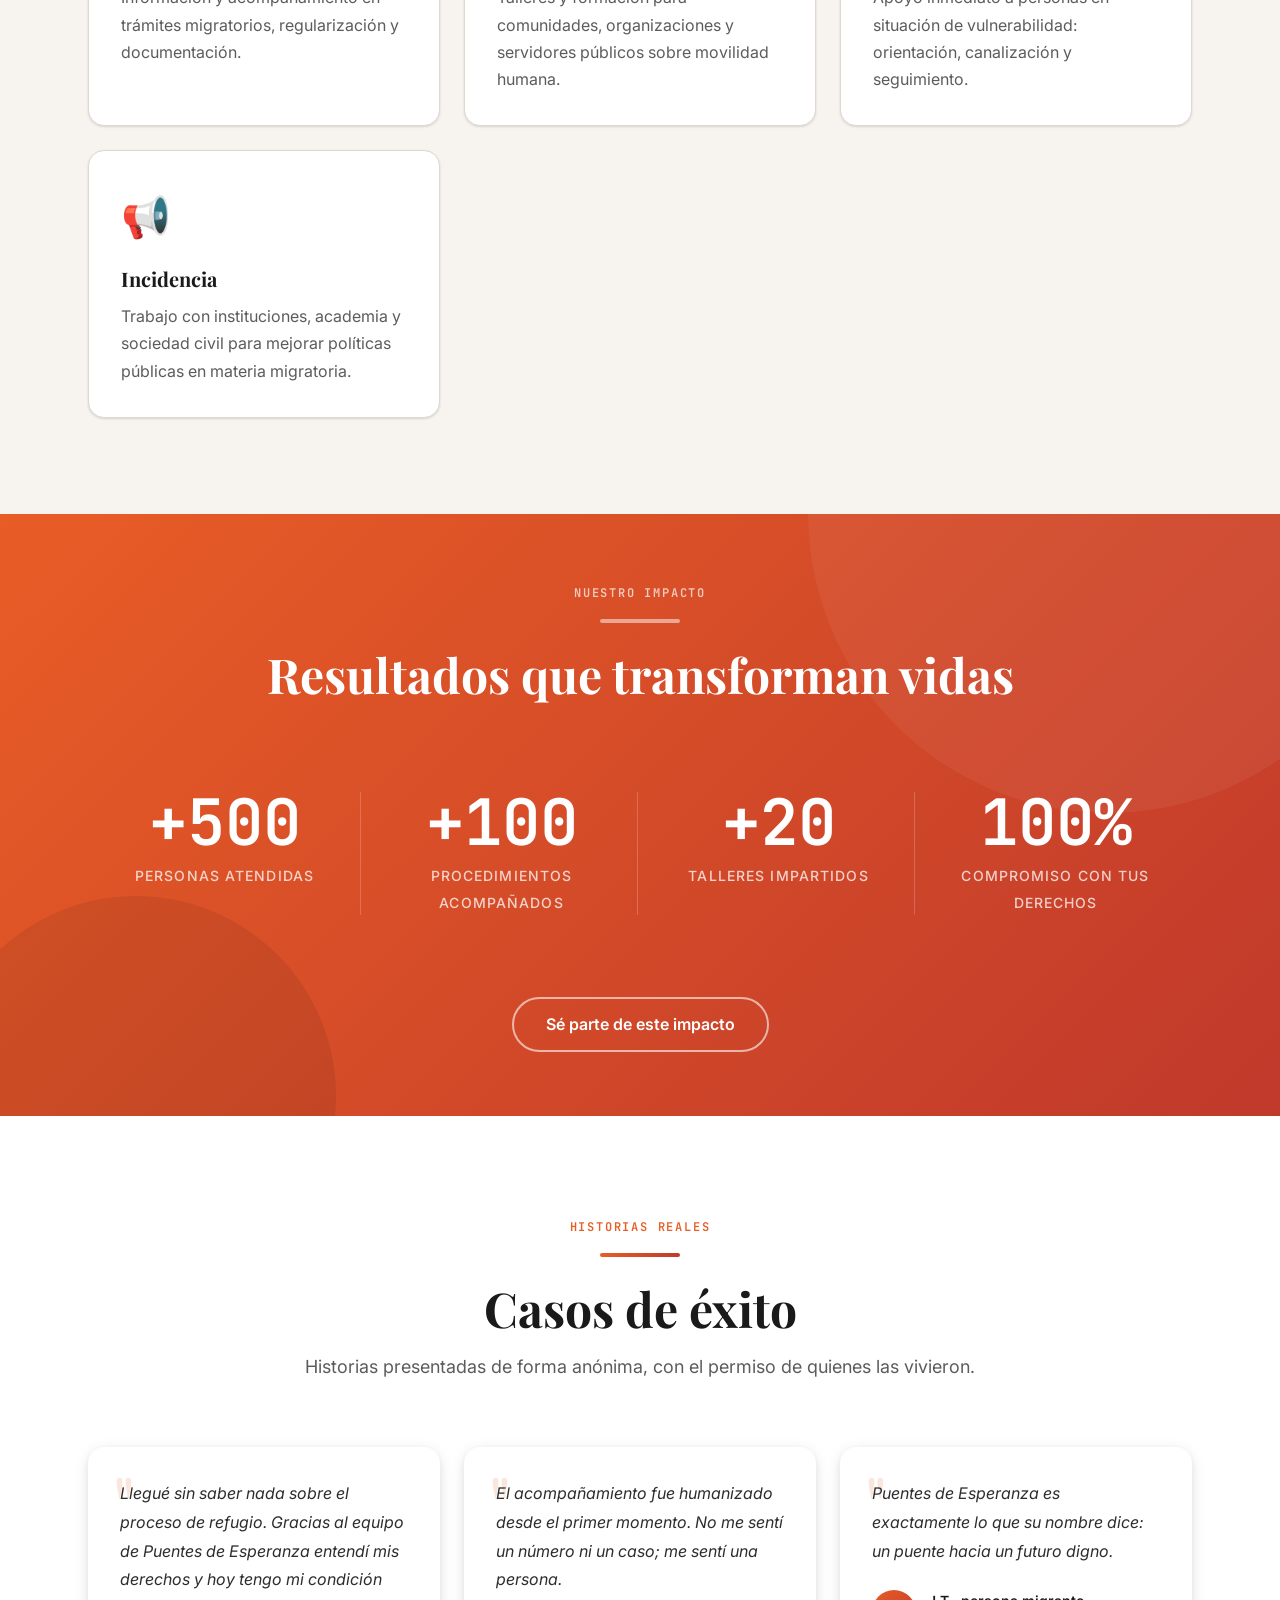
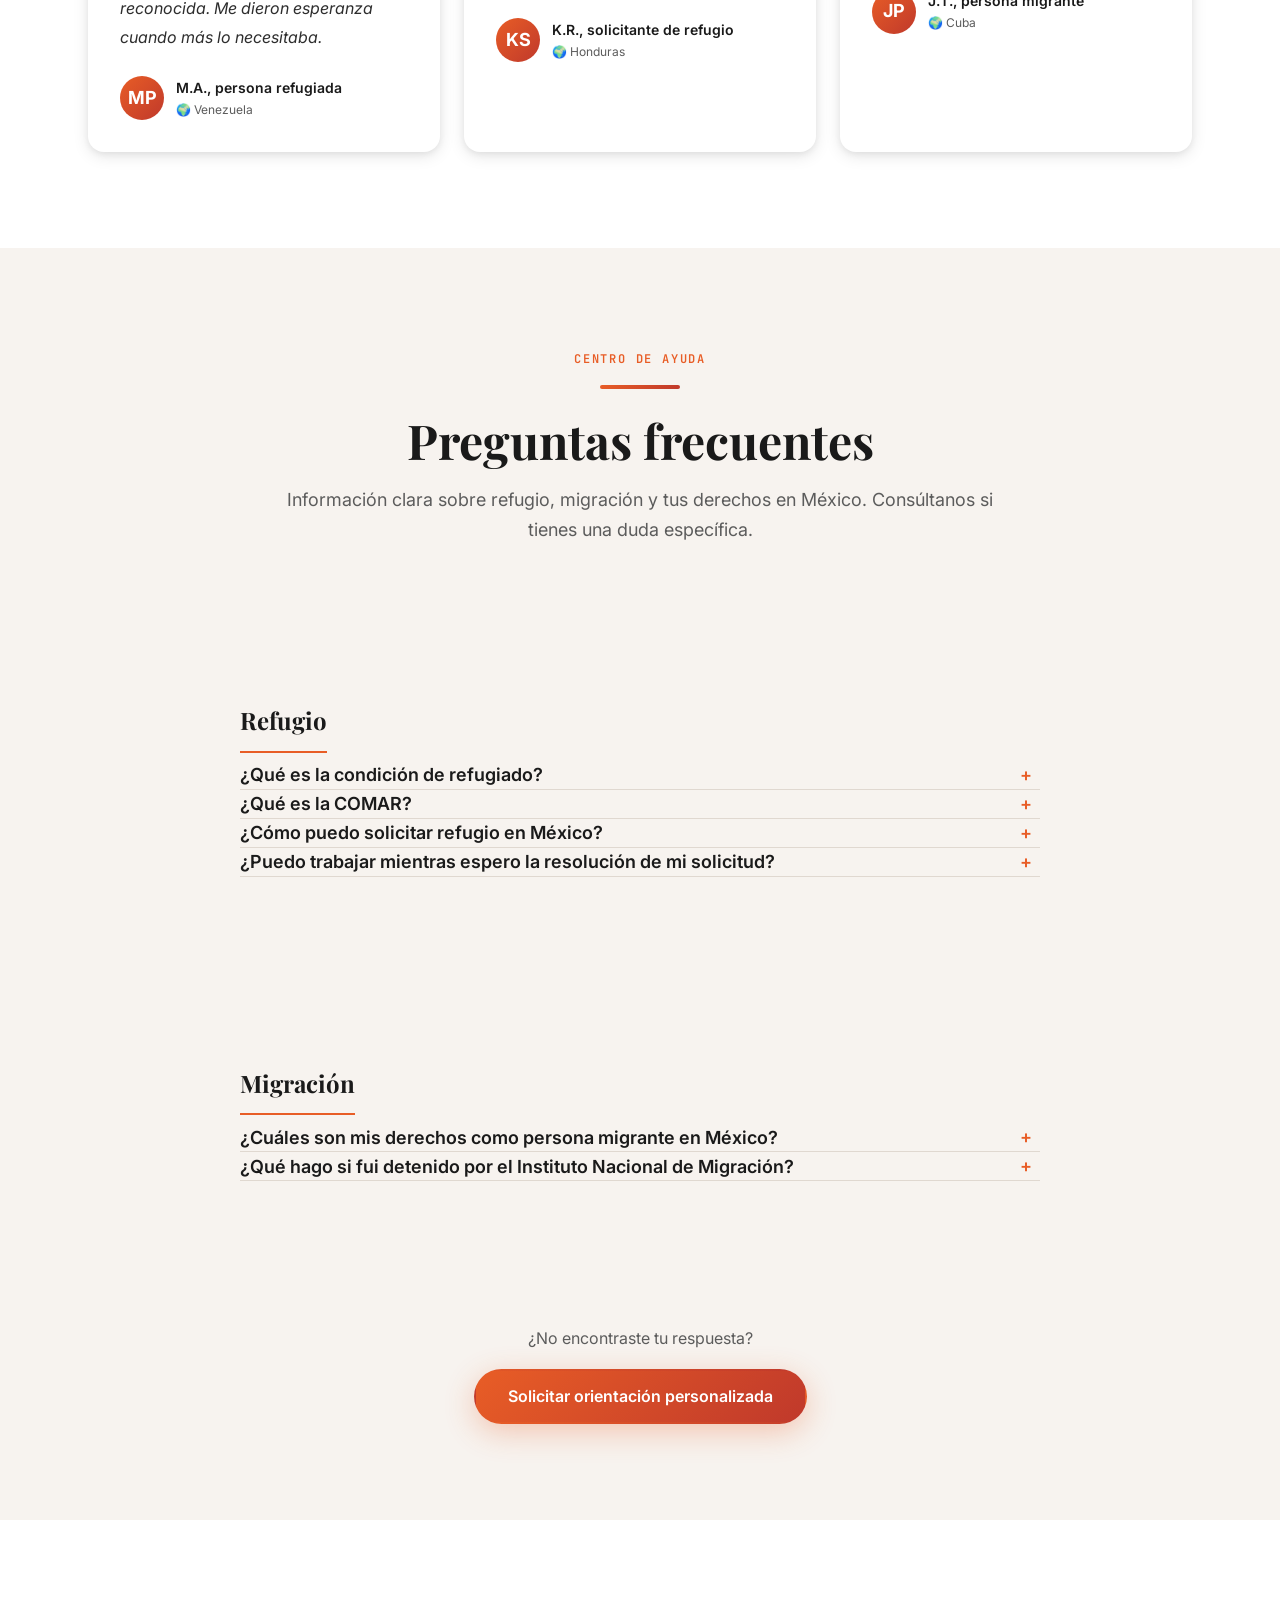
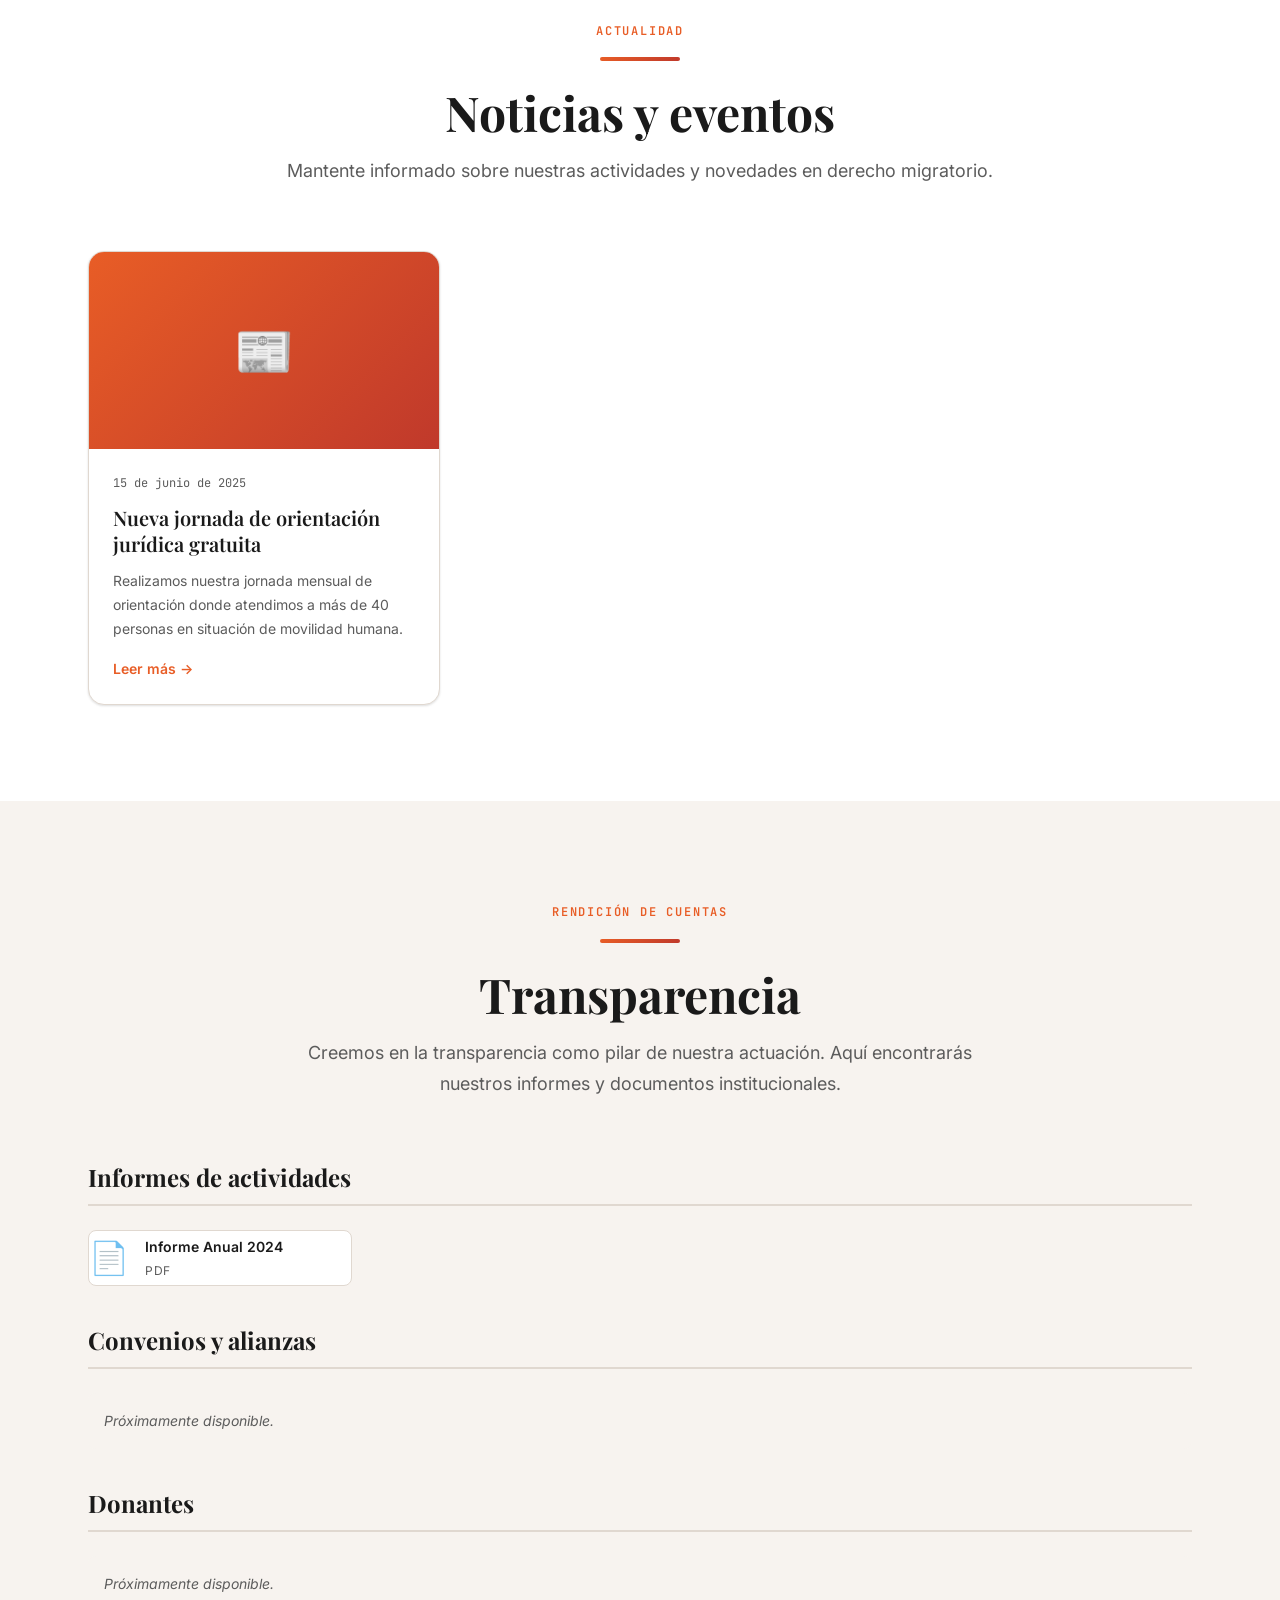
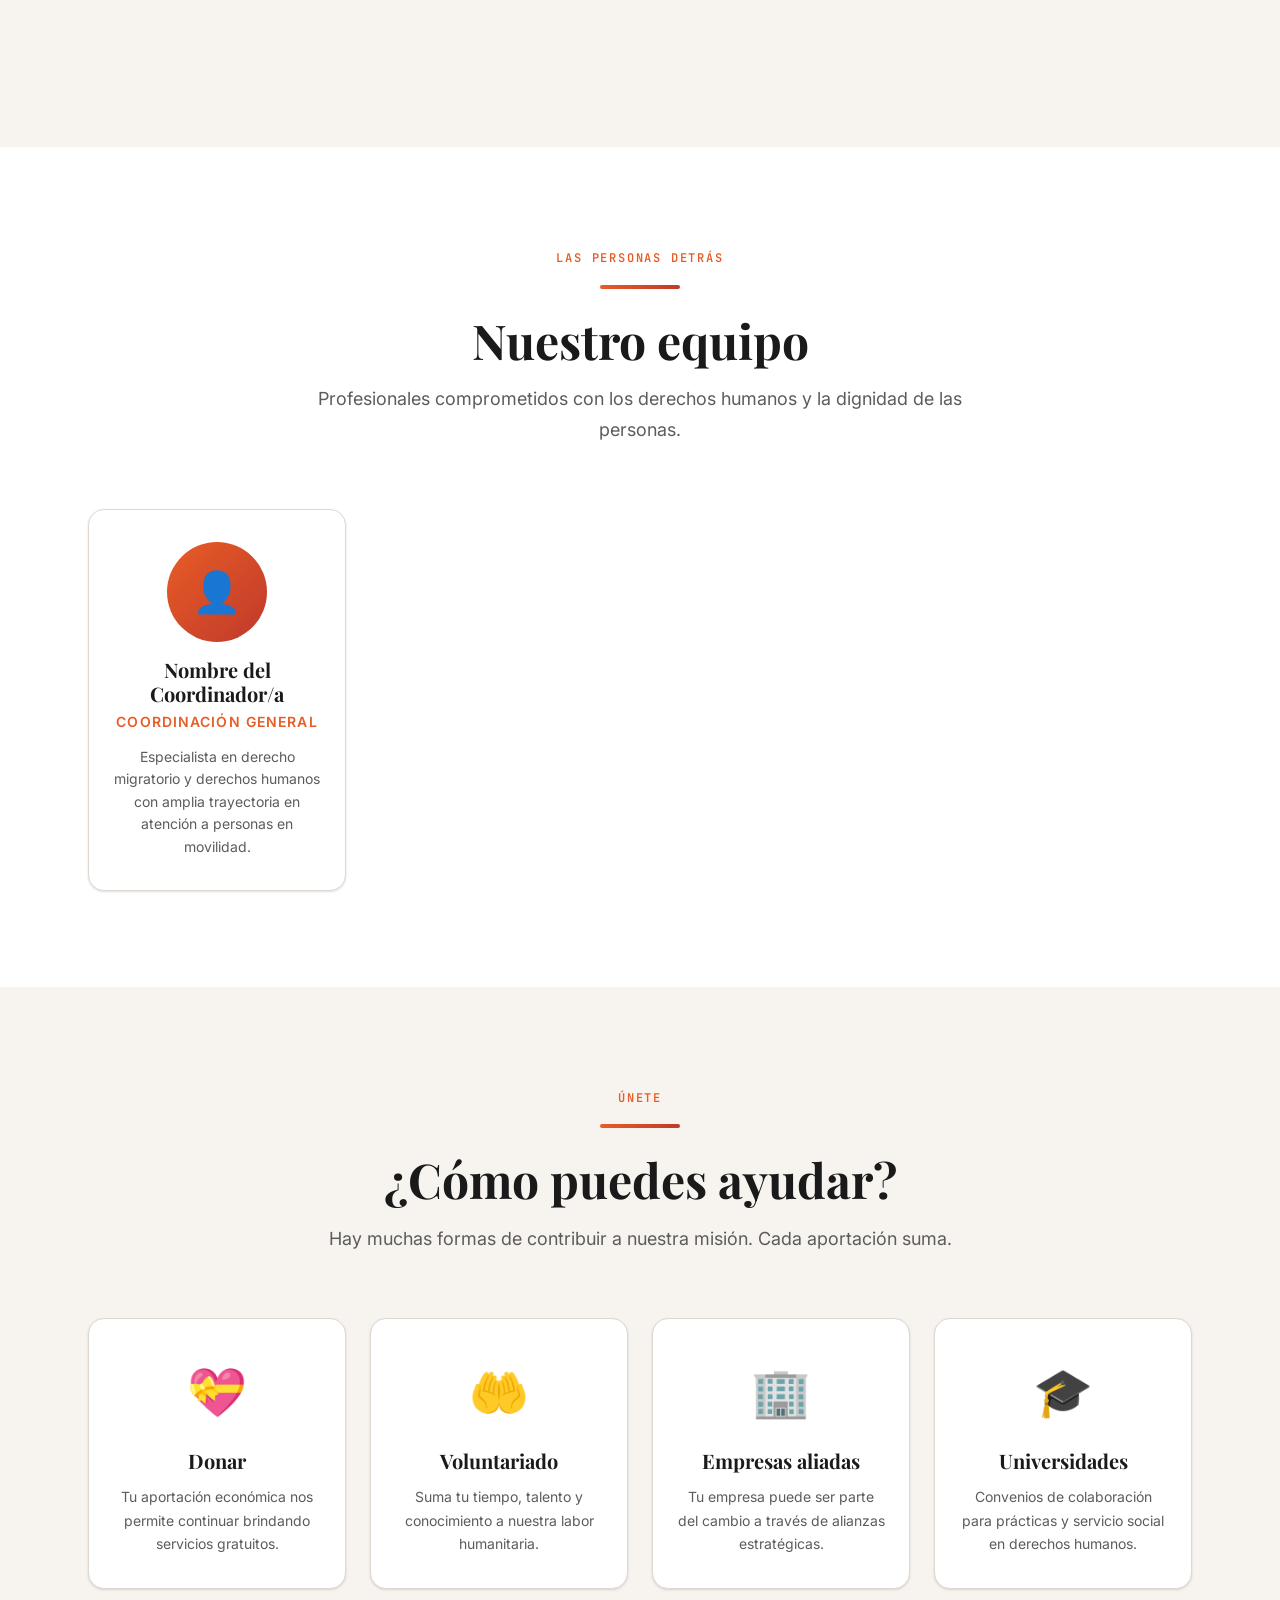
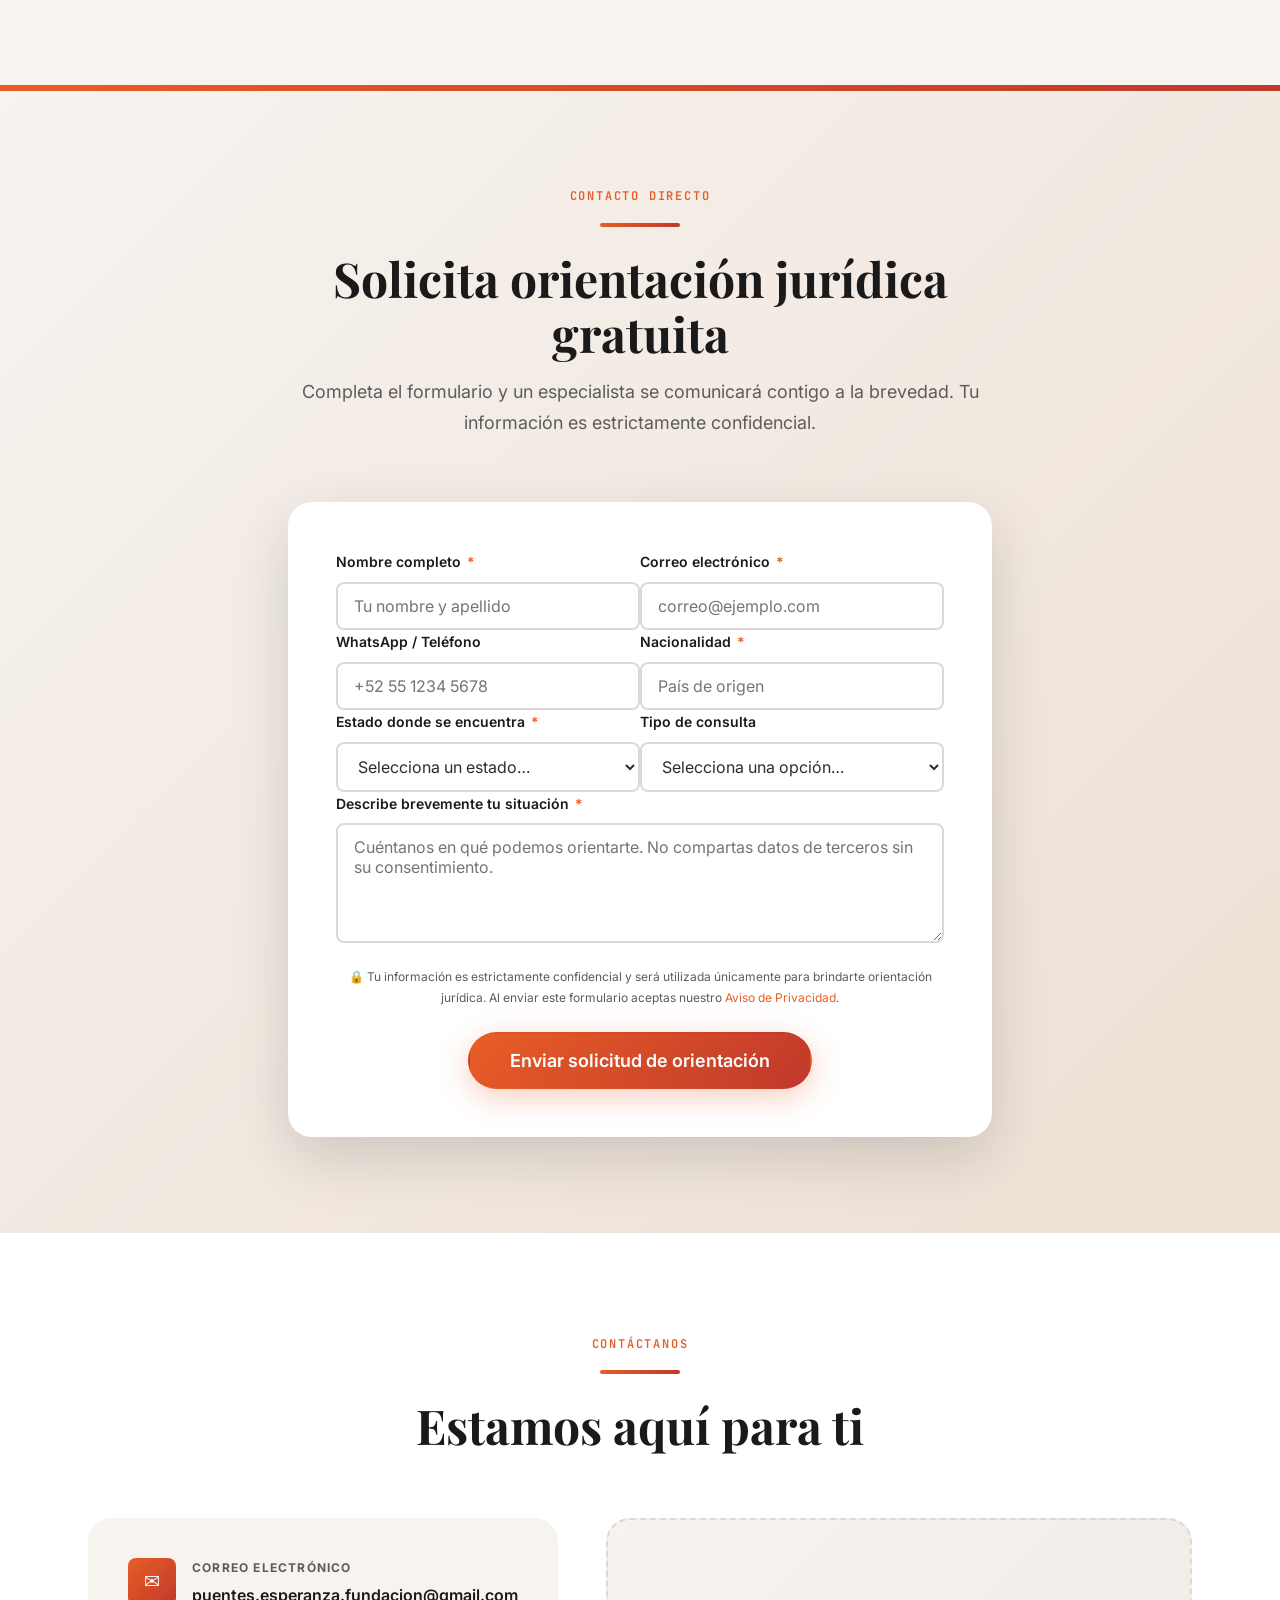
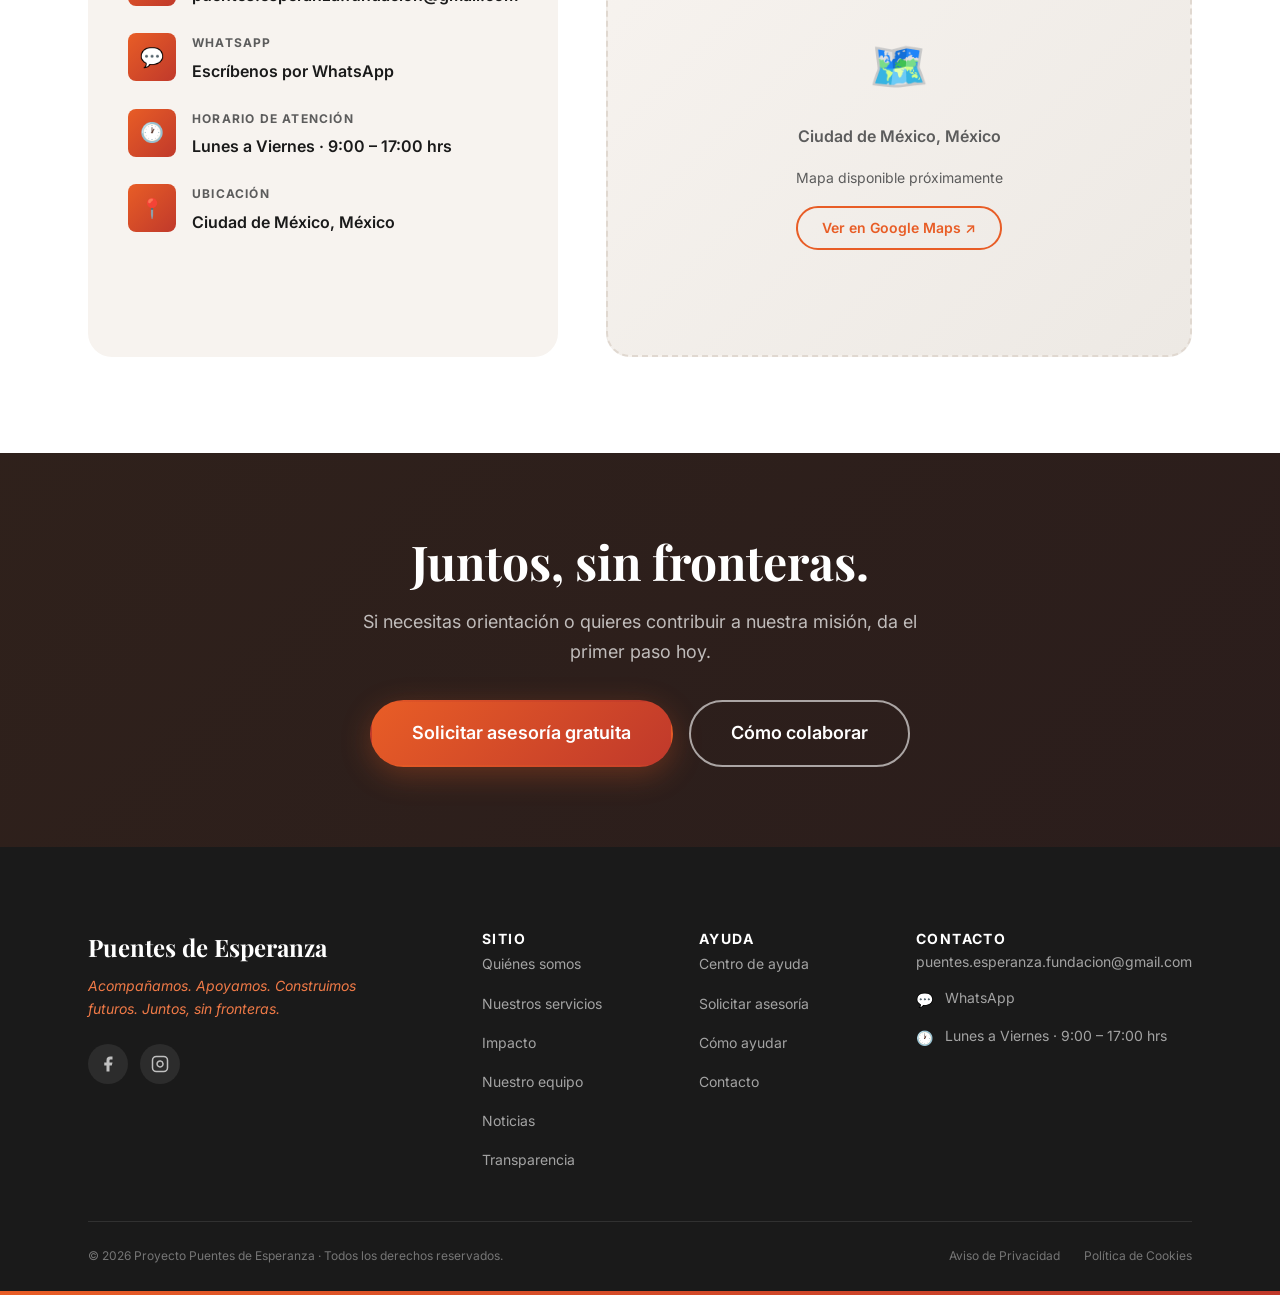
==== commit 20205c4d: "Hardcode Facebook & Instagram icons in footer (cache-proof)" ====
--- a/index.html
+++ b/index.html
@@ -632,7 +632,12 @@
             Acompañamos. Apoyamos. Construimos futuros. Juntos, sin fronteras.
           </p>
           <div class="footer-social" id="footer-social" aria-label="Redes sociales">
-            <!-- Renderizado desde config.js -->
+            <a href="https://www.facebook.com/profile.php?id=61591408145259" target="_blank" rel="noopener noreferrer" aria-label="Facebook en nueva pestaña">
+              <svg width="20" height="20" viewBox="0 0 24 24" fill="currentColor" aria-hidden="true"><path d="M18 2h-3a5 5 0 00-5 5v3H7v4h3v8h4v-8h3l1-4h-4V7a1 1 0 011-1h3z"/></svg>
+            </a>
+            <a href="https://www.instagram.com/puentes.esperanza.fundacion" target="_blank" rel="noopener noreferrer" aria-label="Instagram en nueva pestaña">
+              <svg width="20" height="20" viewBox="0 0 24 24" fill="none" stroke="currentColor" stroke-width="2" aria-hidden="true"><rect x="2" y="2" width="20" height="20" rx="5" ry="5"/><path d="M16 11.37A4 4 0 1112.63 8 4 4 0 0116 11.37z"/><line x1="17.5" y1="6.5" x2="17.51" y2="6.5"/></svg>
+            </a>
           </div>
         </div>
 
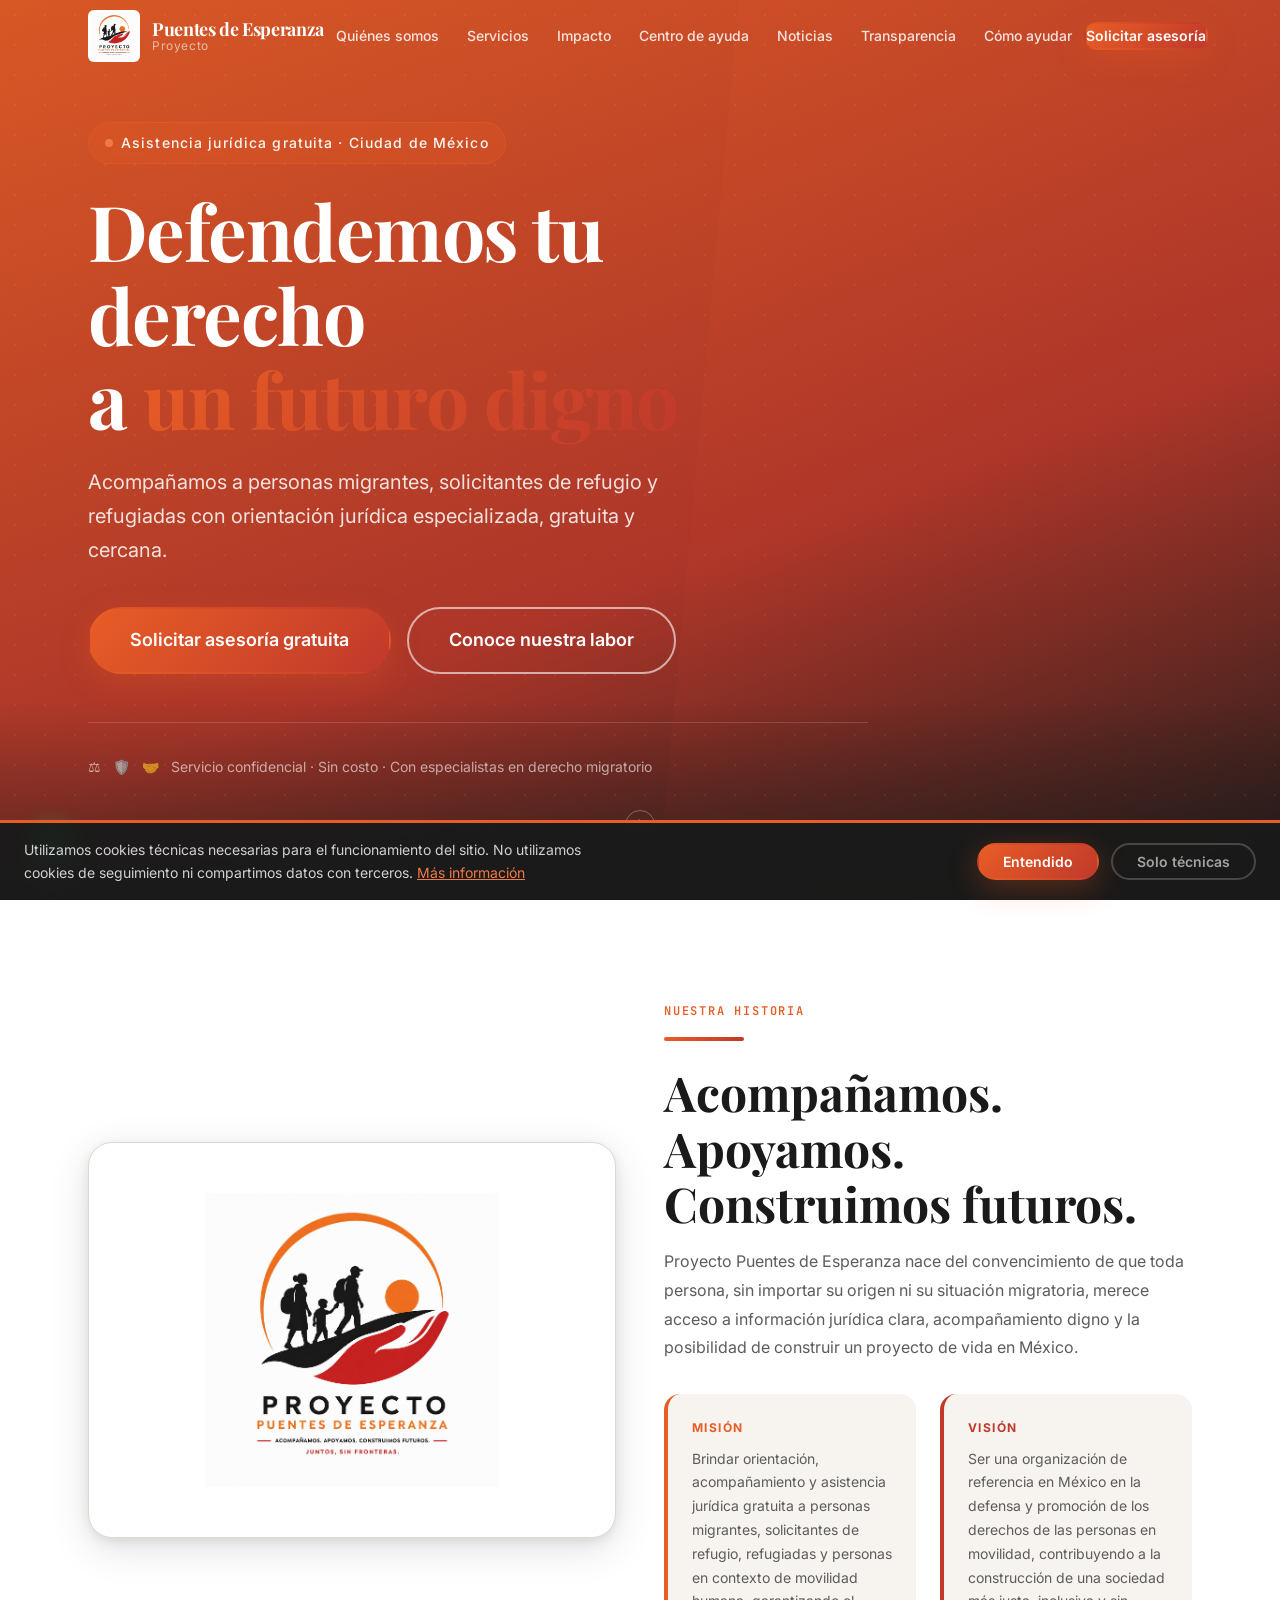
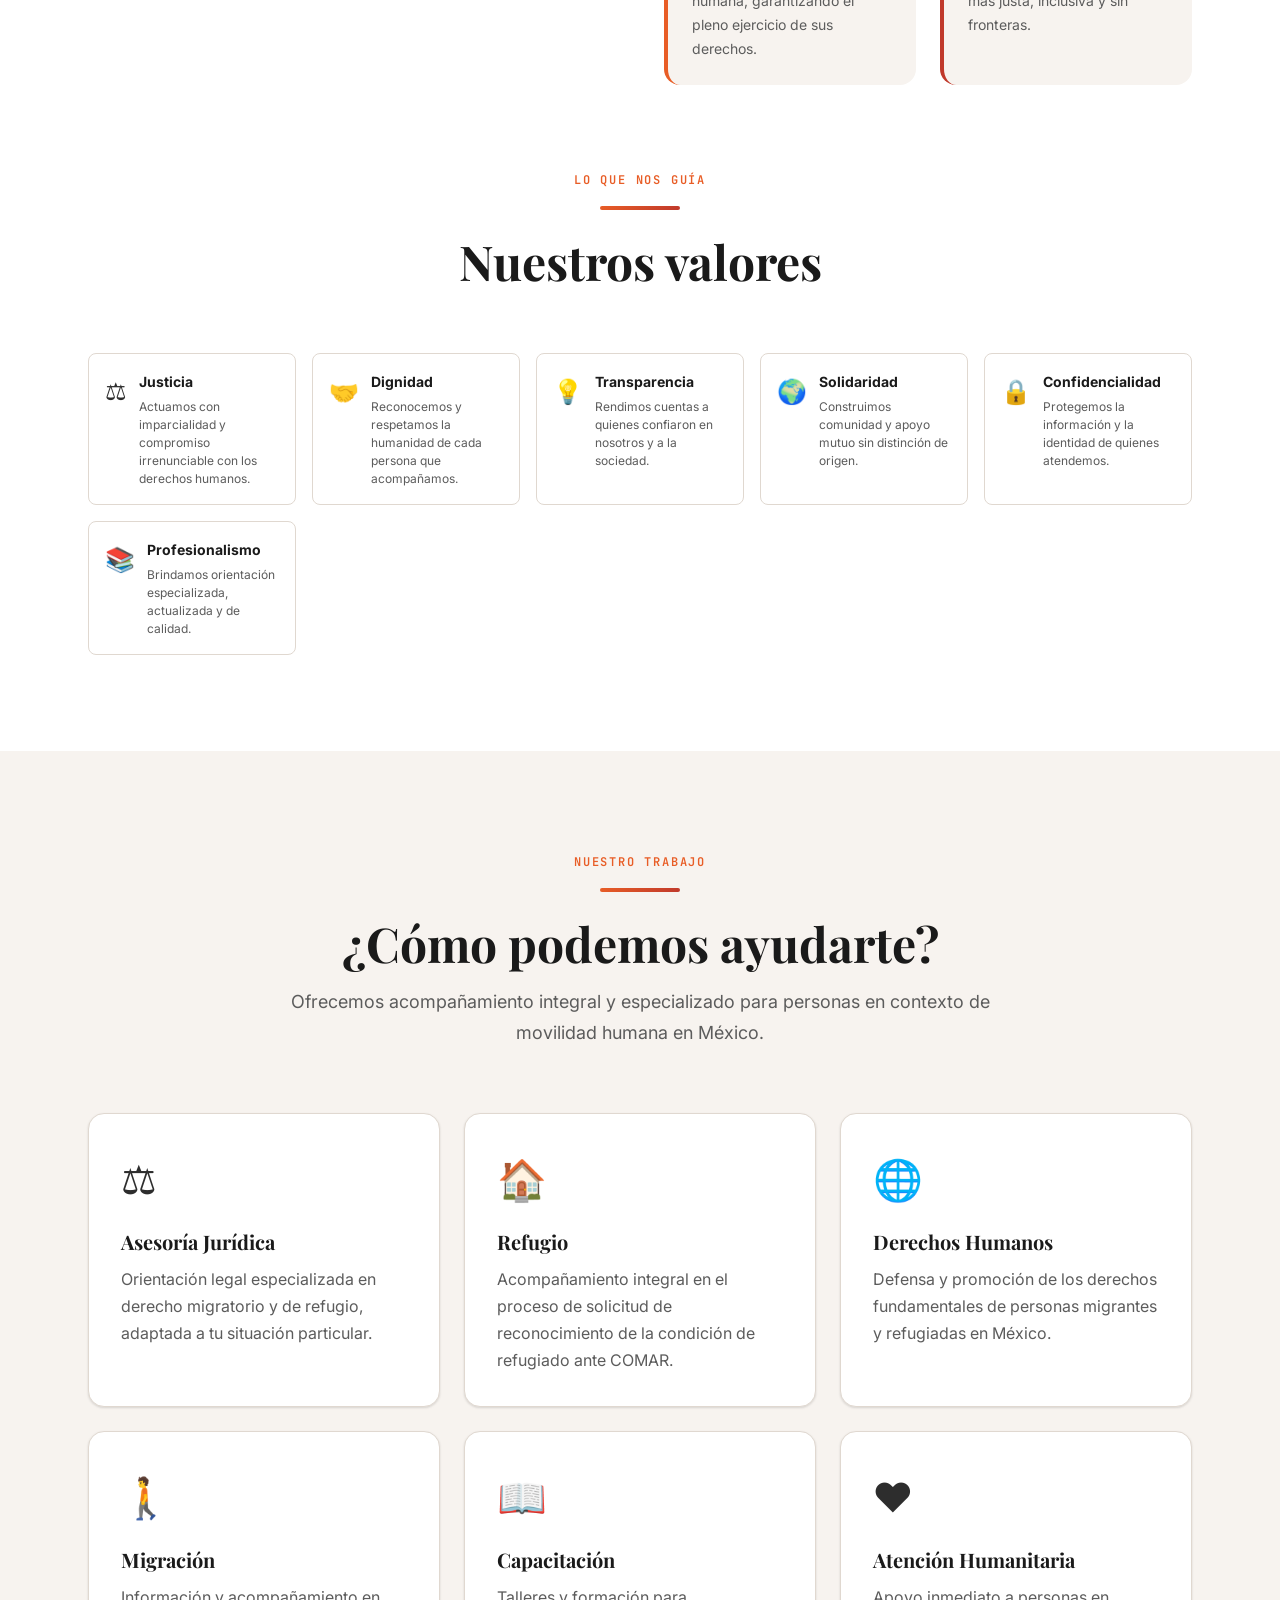
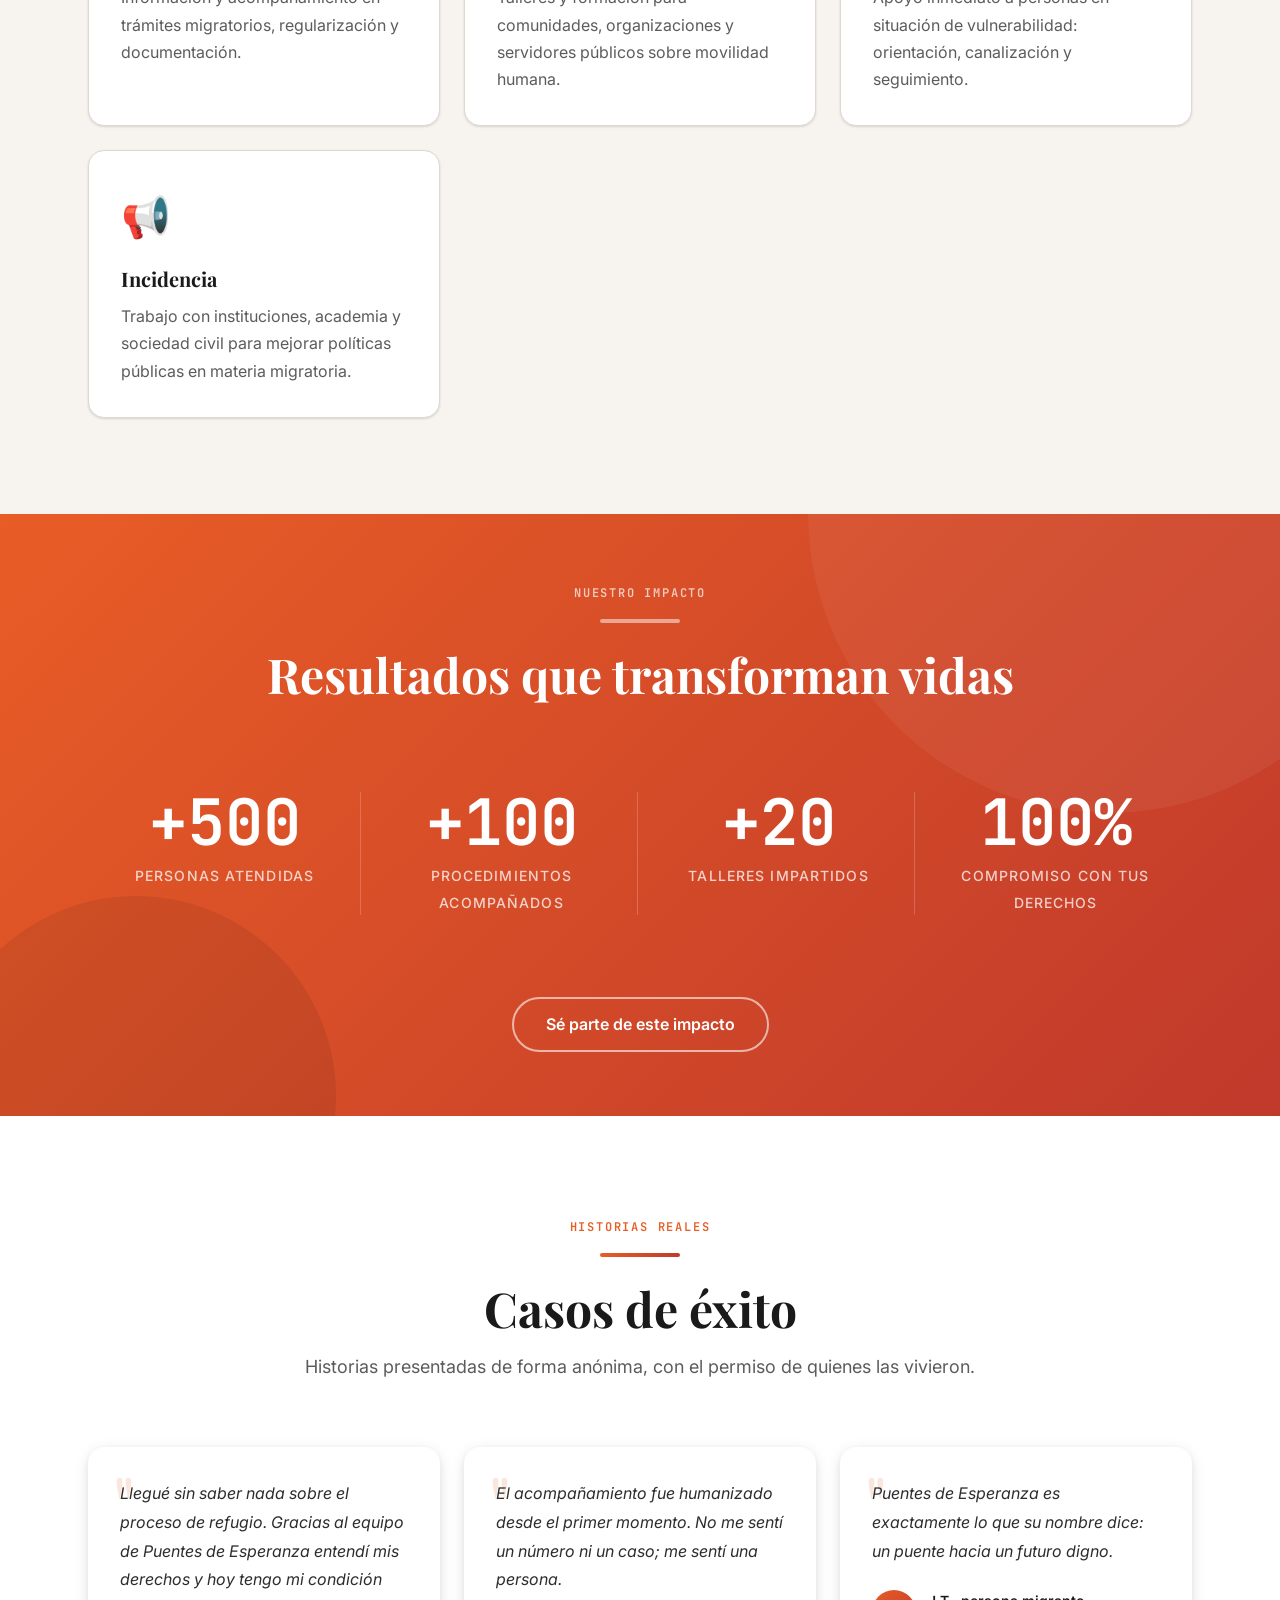
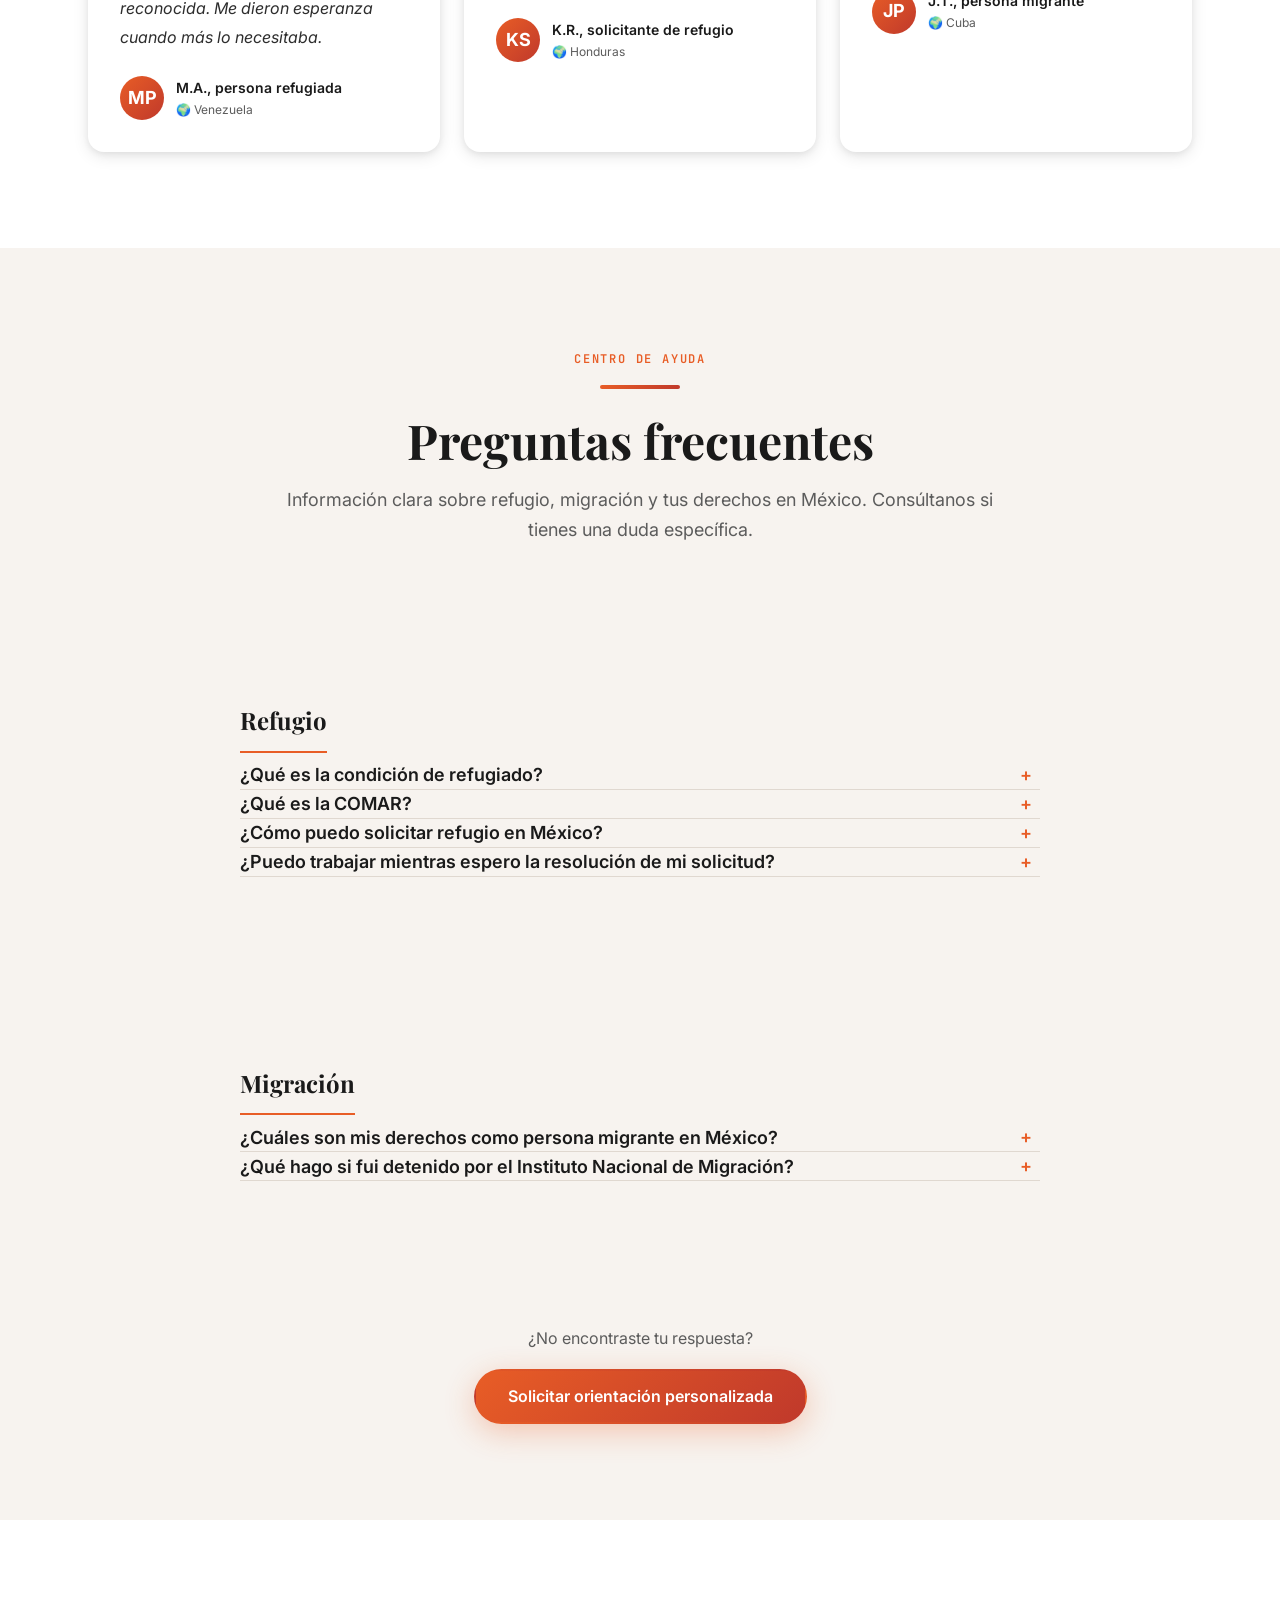
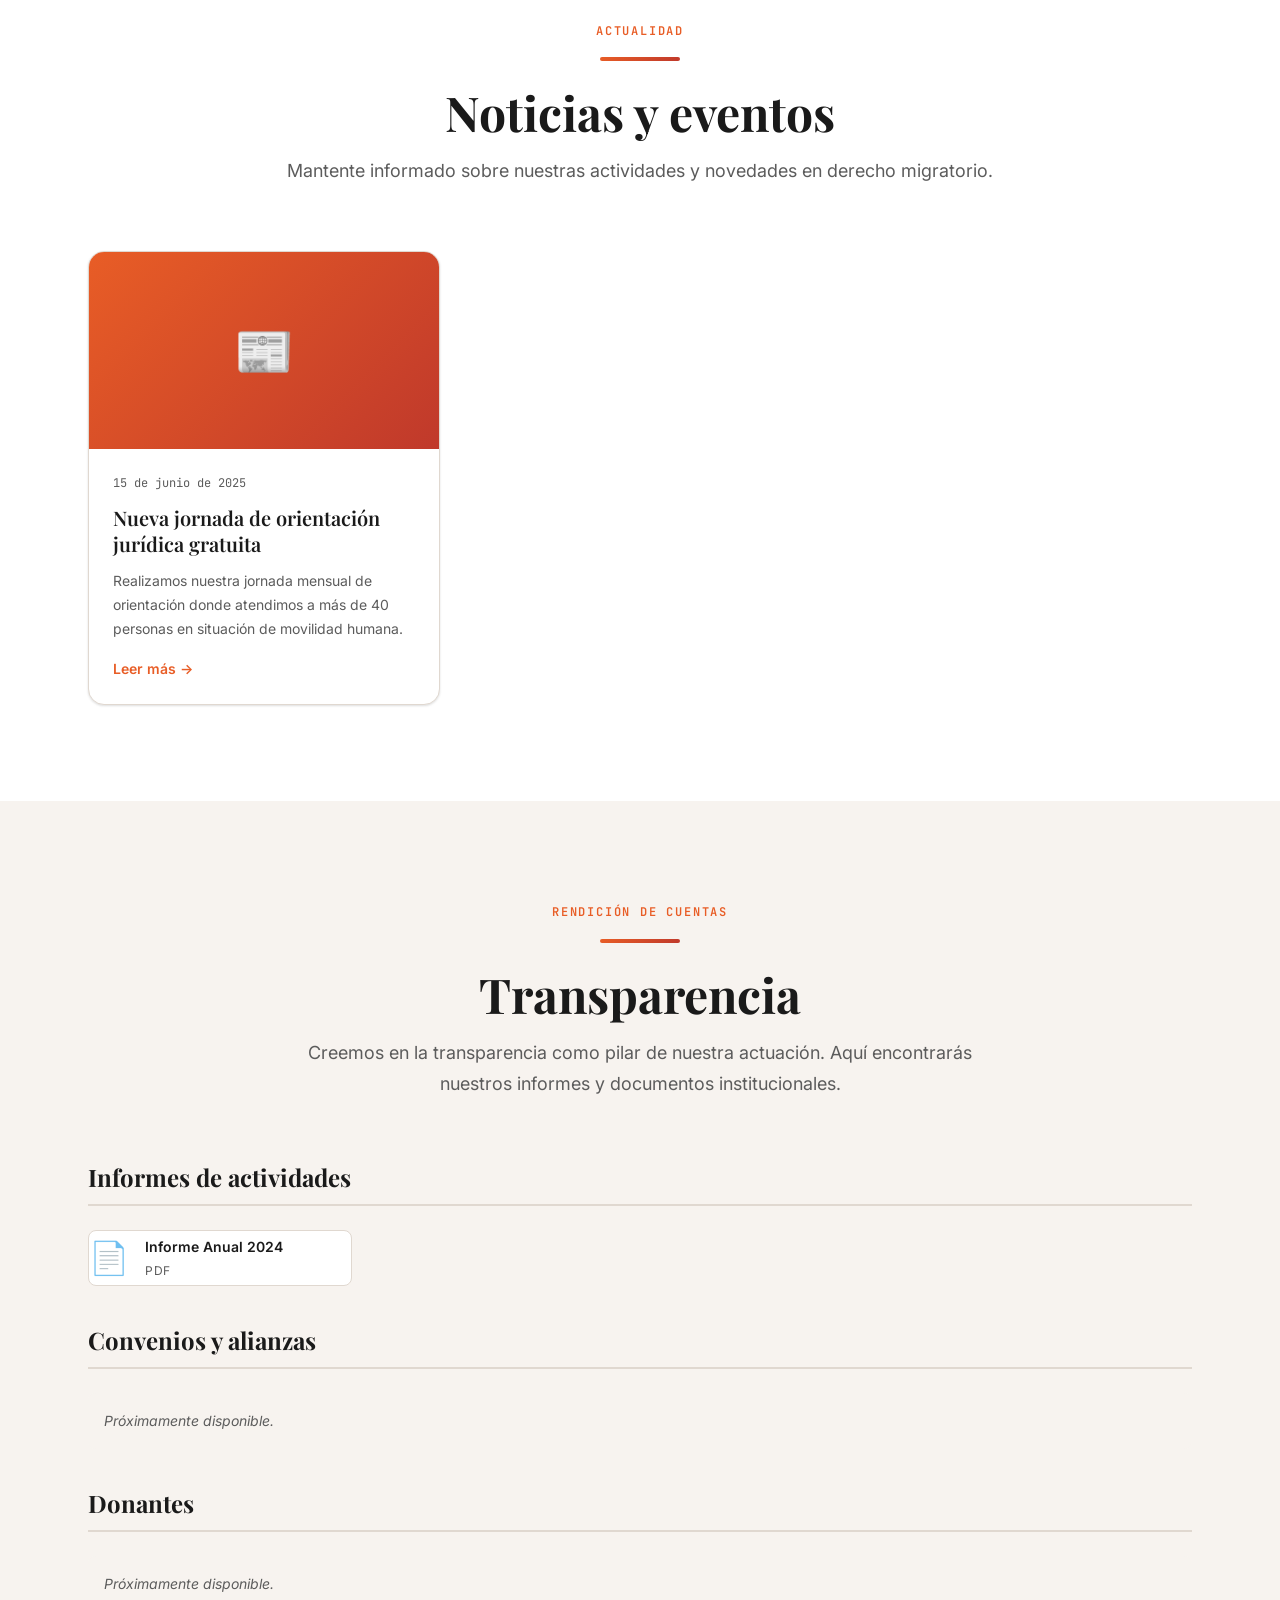
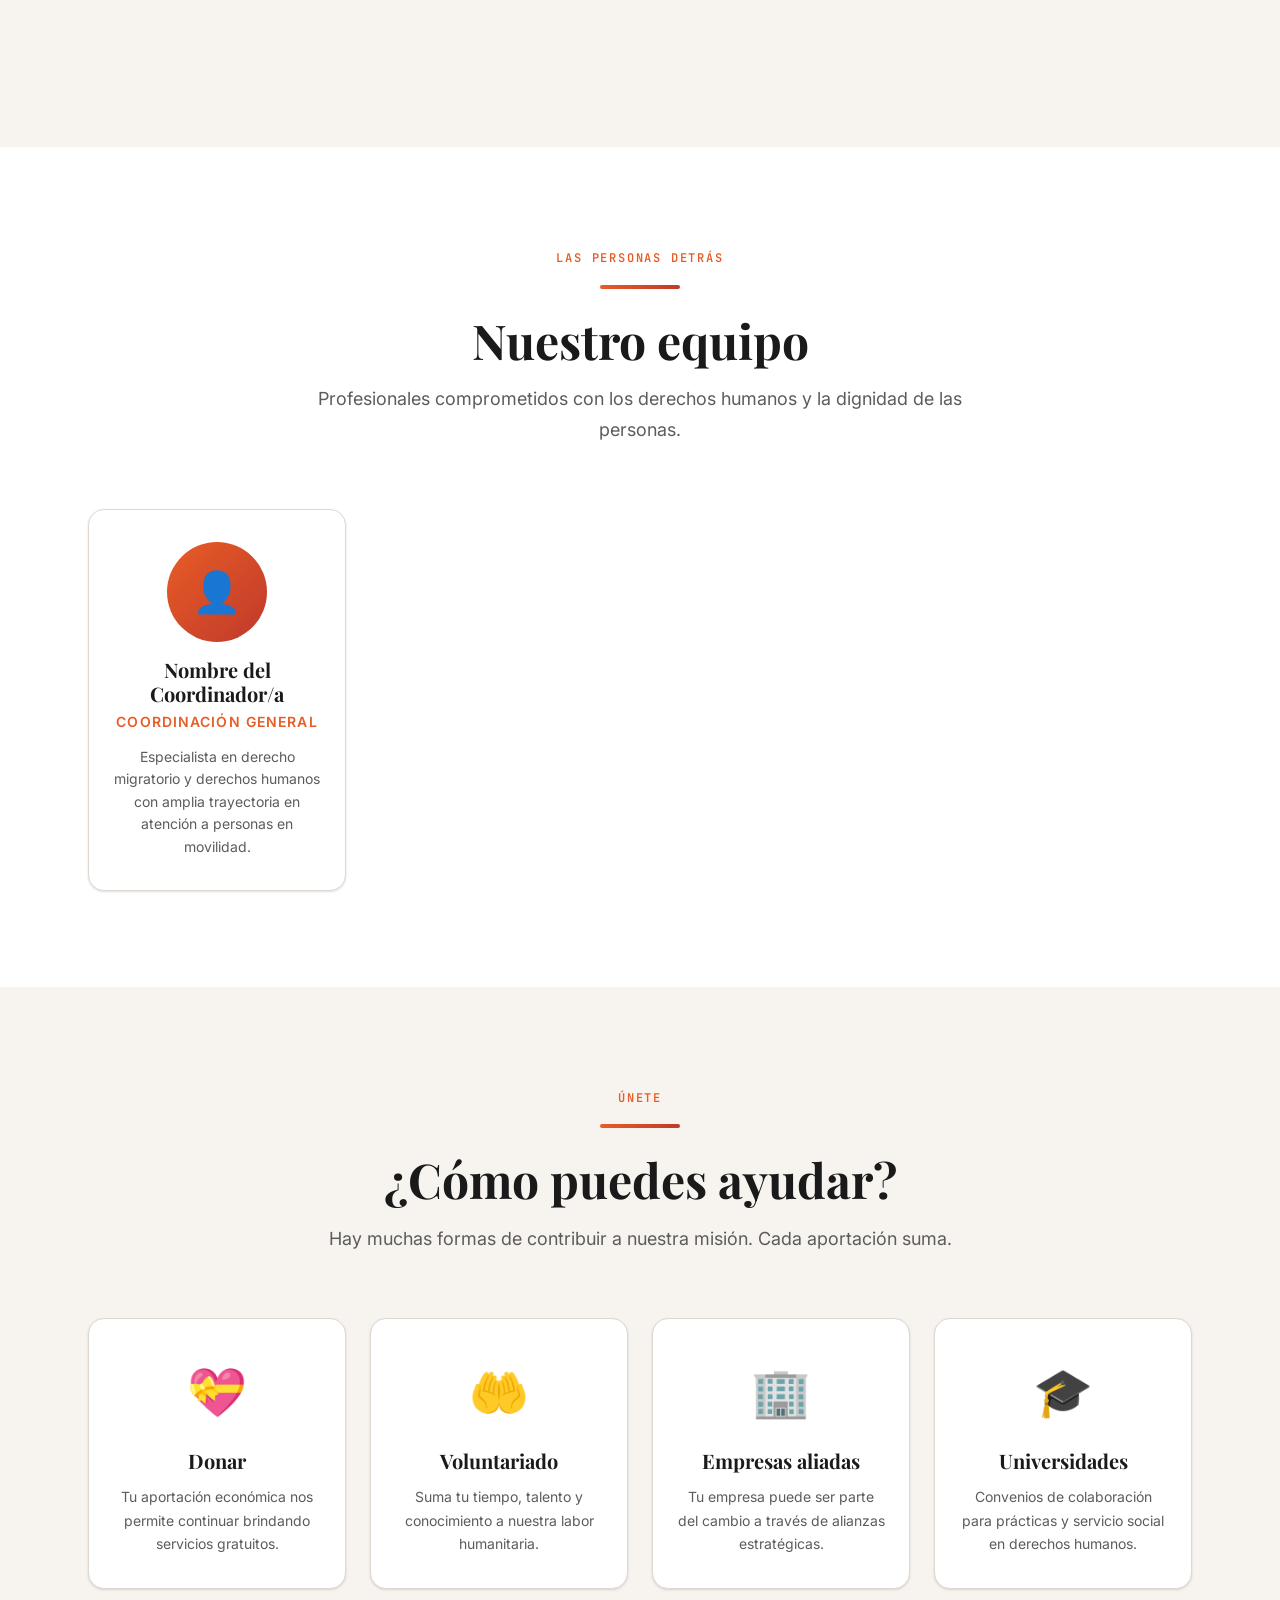
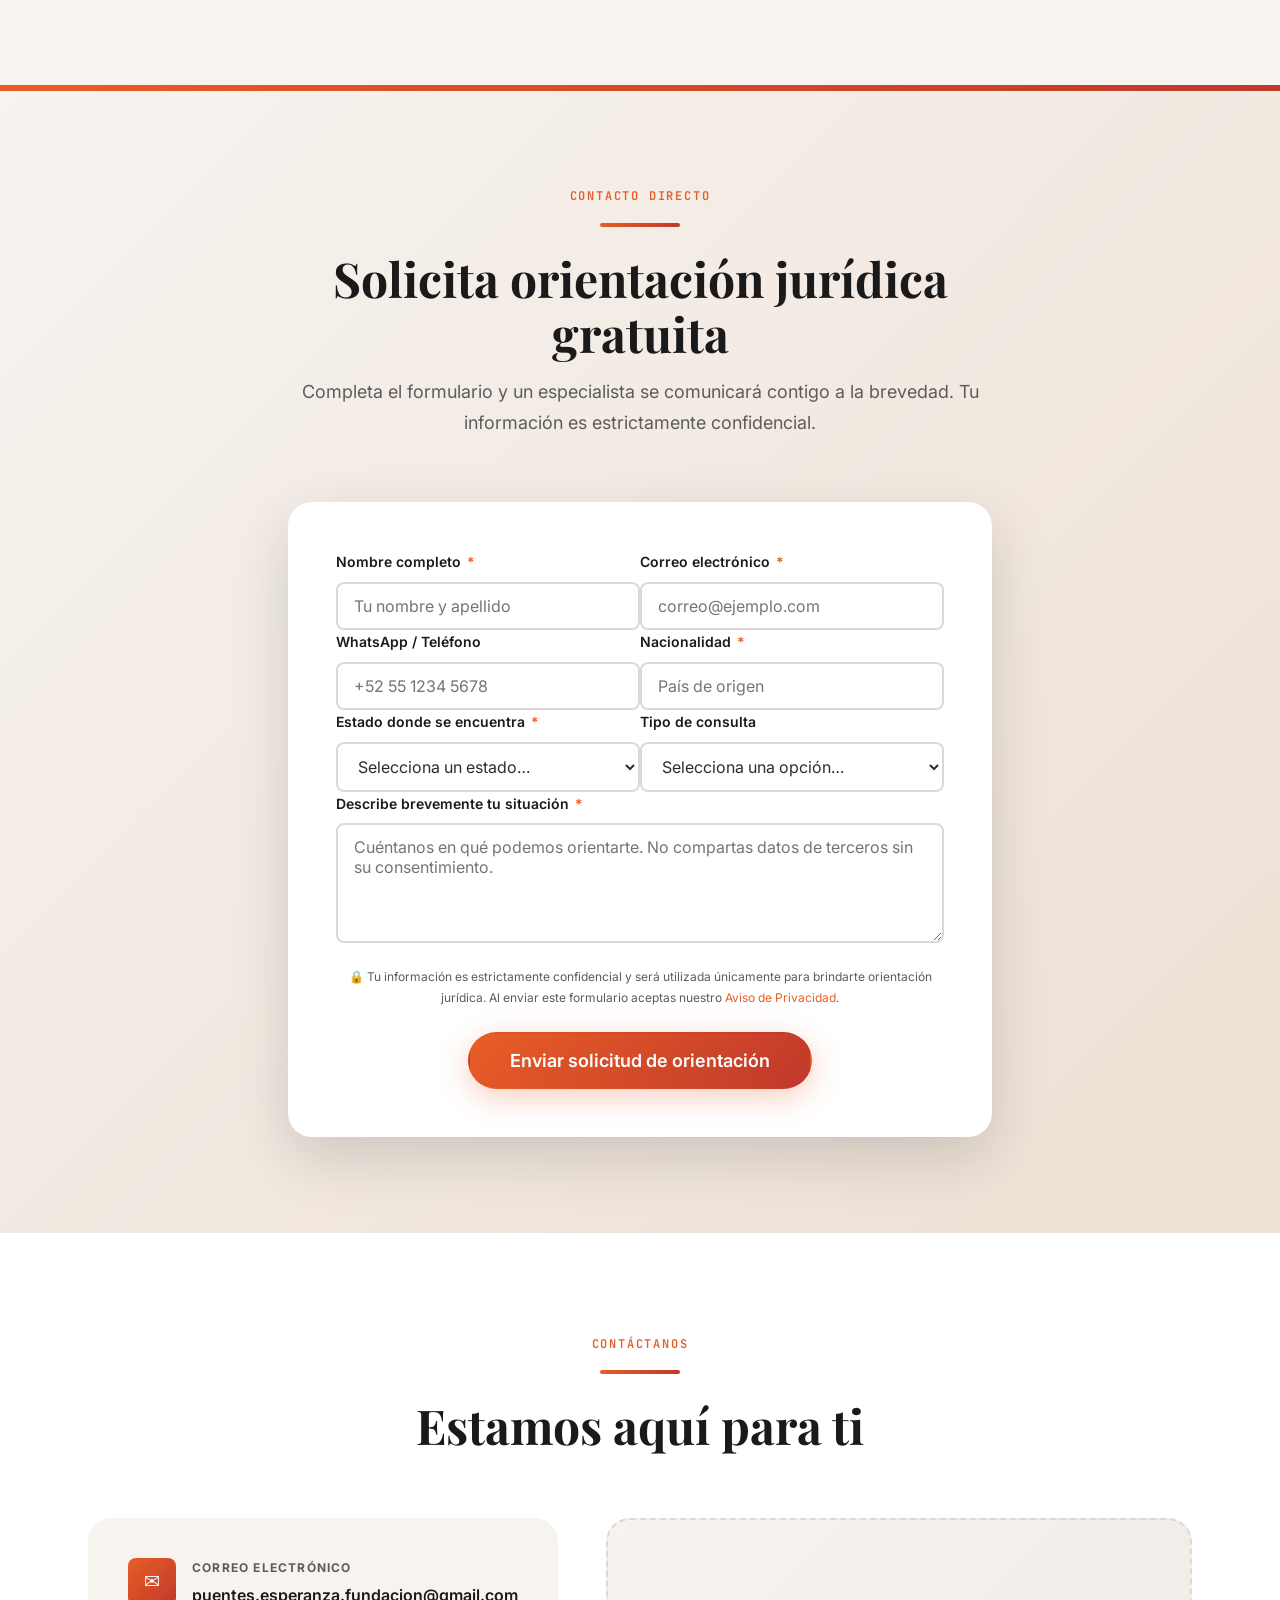
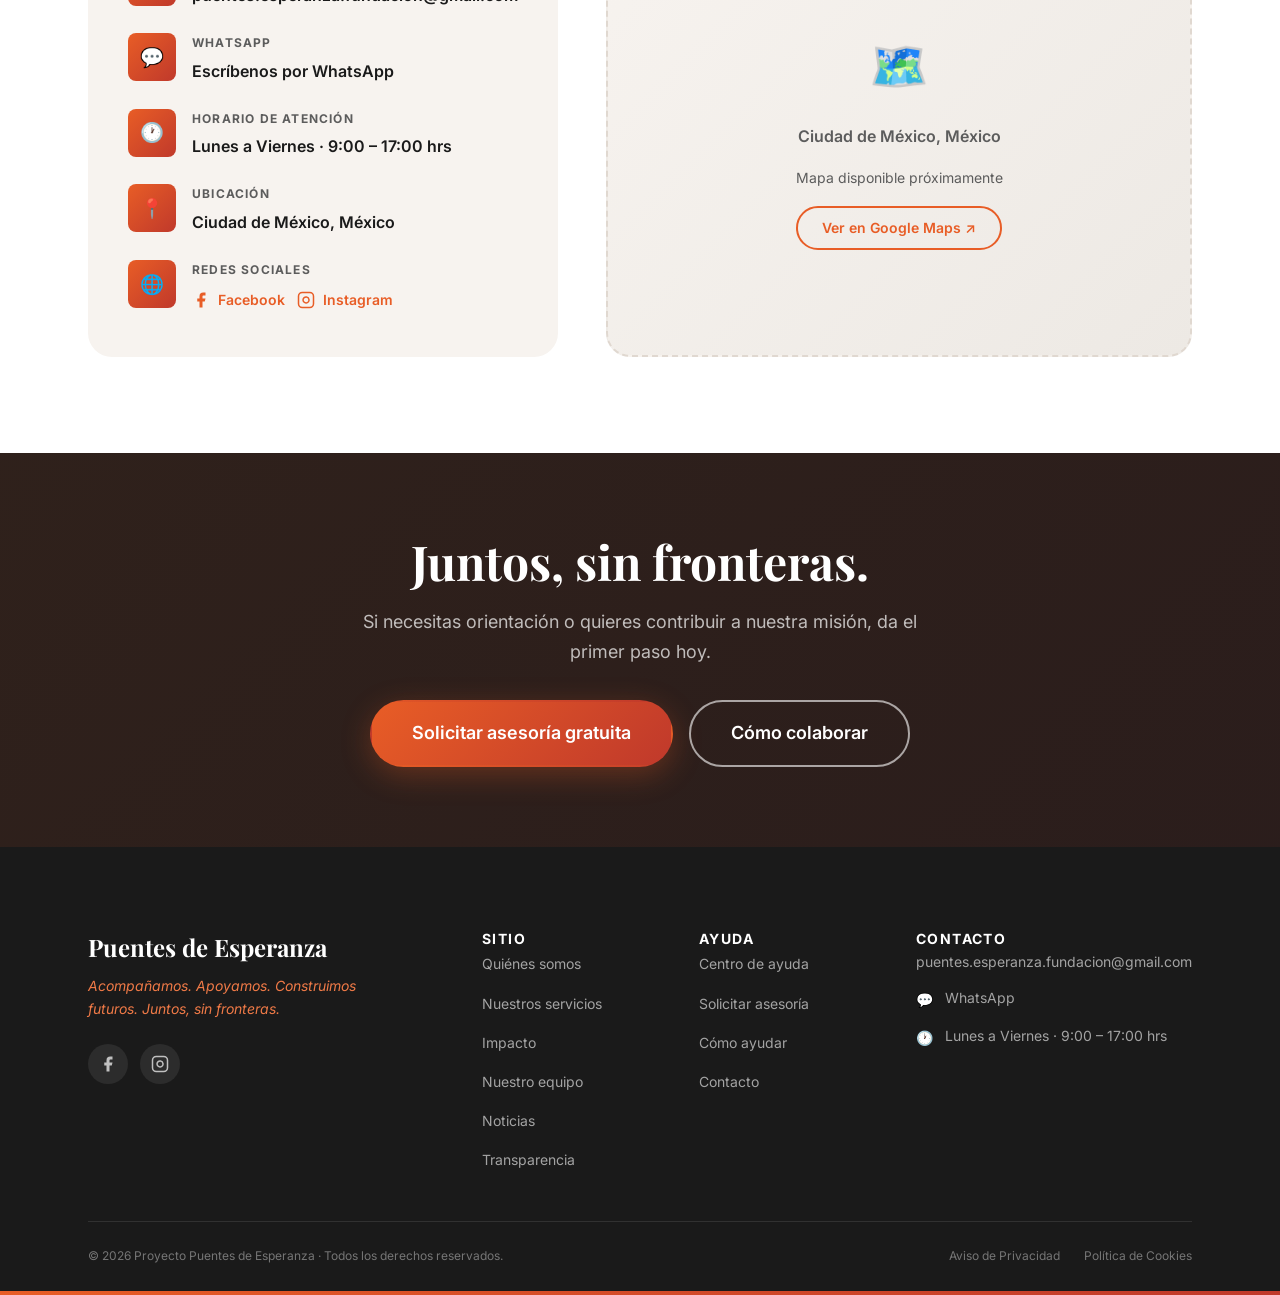
==== commit f176acc4: "Add Facebook & Instagram links to contact section" ====
--- a/index.html
+++ b/index.html
@@ -574,6 +574,29 @@
                 <p class="contact-item-value" data-direccion>Cargando…</p>
               </div>
             </div>
+
+            <div class="contact-item" style="margin-top:var(--space-4);">
+              <div class="contact-icon-wrap" aria-hidden="true">🌐</div>
+              <div>
+                <p class="contact-item-label">Redes sociales</p>
+                <div style="display:flex;gap:var(--space-3);margin-top:var(--space-2);">
+                  <a href="https://www.facebook.com/profile.php?id=61591408145259"
+                     target="_blank" rel="noopener noreferrer"
+                     aria-label="Facebook — Puentes de Esperanza Organización"
+                     style="display:inline-flex;align-items:center;gap:var(--space-2);color:var(--color-naranja);font-weight:600;font-size:var(--text-sm);text-decoration:none;transition:opacity 0.2s;">
+                    <svg width="18" height="18" viewBox="0 0 24 24" fill="currentColor" aria-hidden="true"><path d="M18 2h-3a5 5 0 00-5 5v3H7v4h3v8h4v-8h3l1-4h-4V7a1 1 0 011-1h3z"/></svg>
+                    Facebook
+                  </a>
+                  <a href="https://www.instagram.com/puentes.esperanza.fundacion"
+                     target="_blank" rel="noopener noreferrer"
+                     aria-label="Instagram — @puentes.esperanza.fundacion"
+                     style="display:inline-flex;align-items:center;gap:var(--space-2);color:var(--color-naranja);font-weight:600;font-size:var(--text-sm);text-decoration:none;transition:opacity 0.2s;">
+                    <svg width="18" height="18" viewBox="0 0 24 24" fill="none" stroke="currentColor" stroke-width="2" aria-hidden="true"><rect x="2" y="2" width="20" height="20" rx="5" ry="5"/><path d="M16 11.37A4 4 0 1112.63 8 4 4 0 0116 11.37z"/><line x1="17.5" y1="6.5" x2="17.51" y2="6.5"/></svg>
+                    Instagram
+                  </a>
+                </div>
+              </div>
+            </div>
           </div>
 
           <div class="fade-in-right">
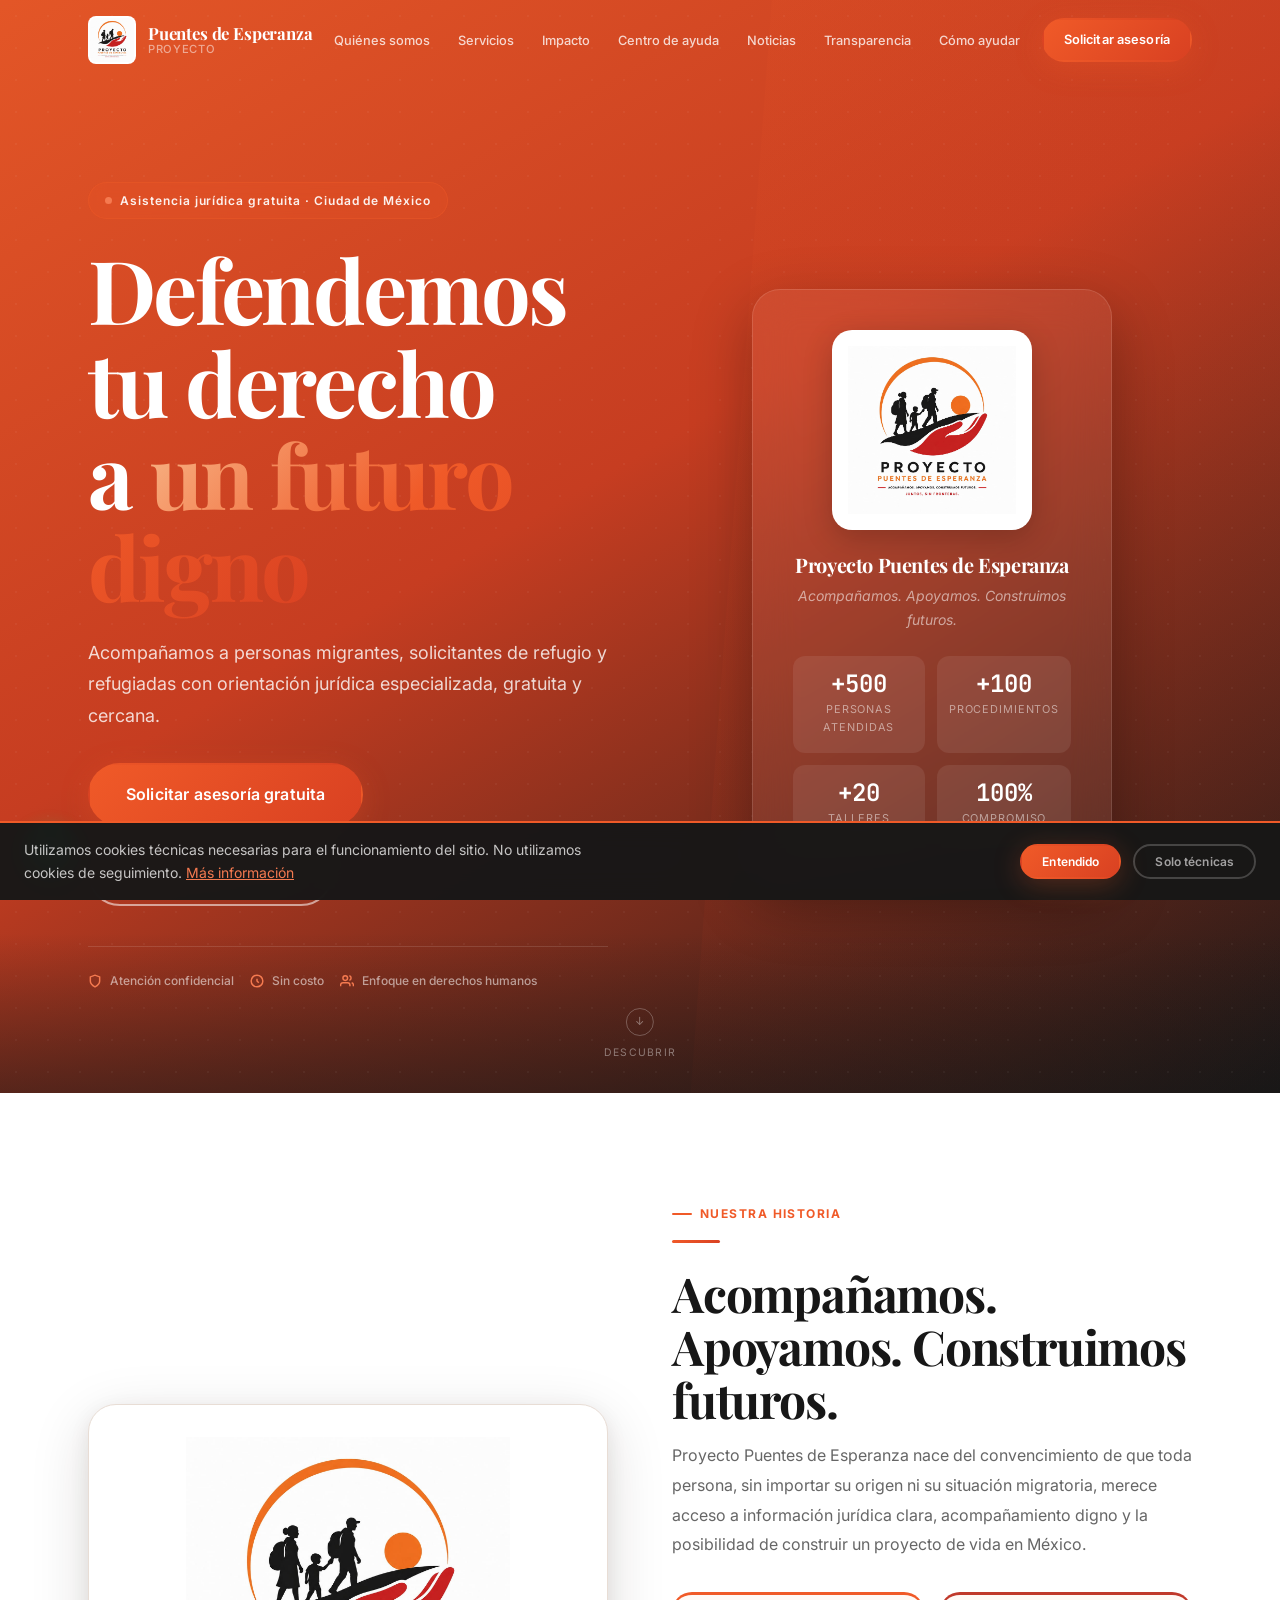
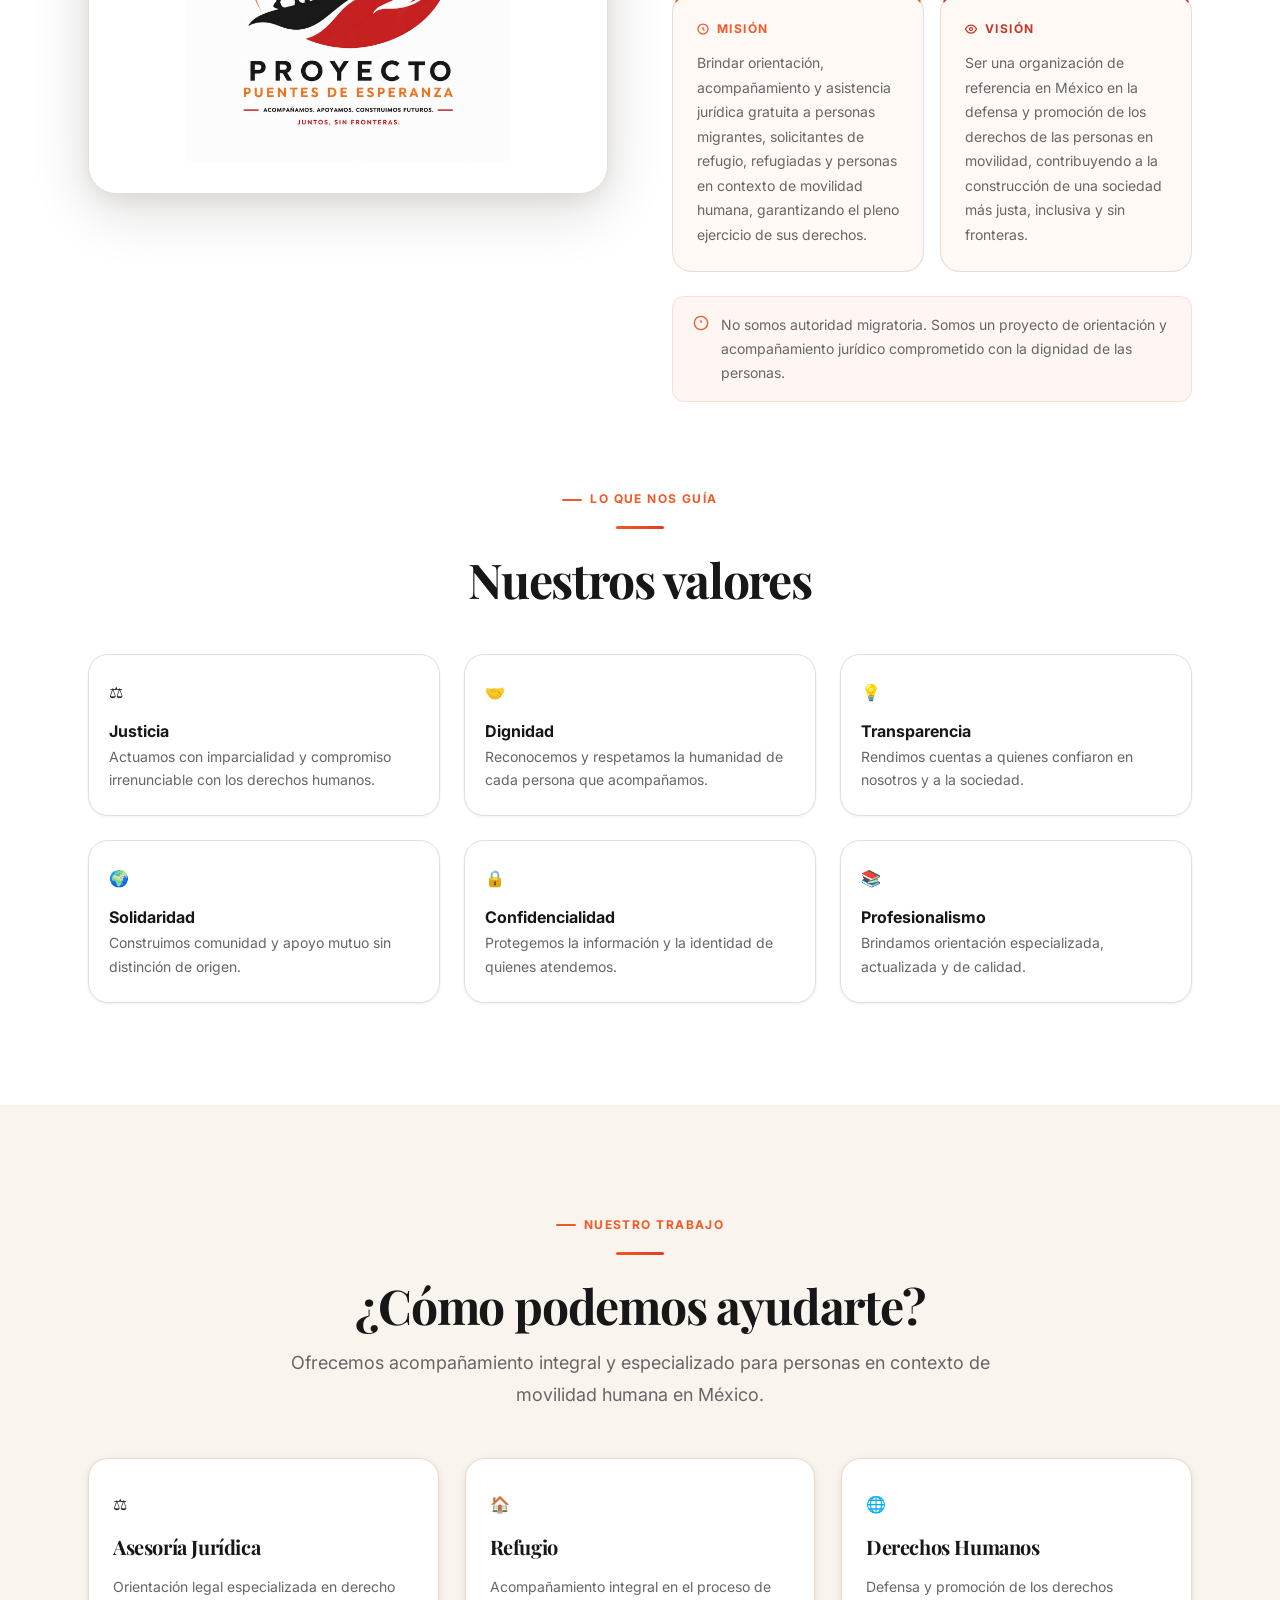
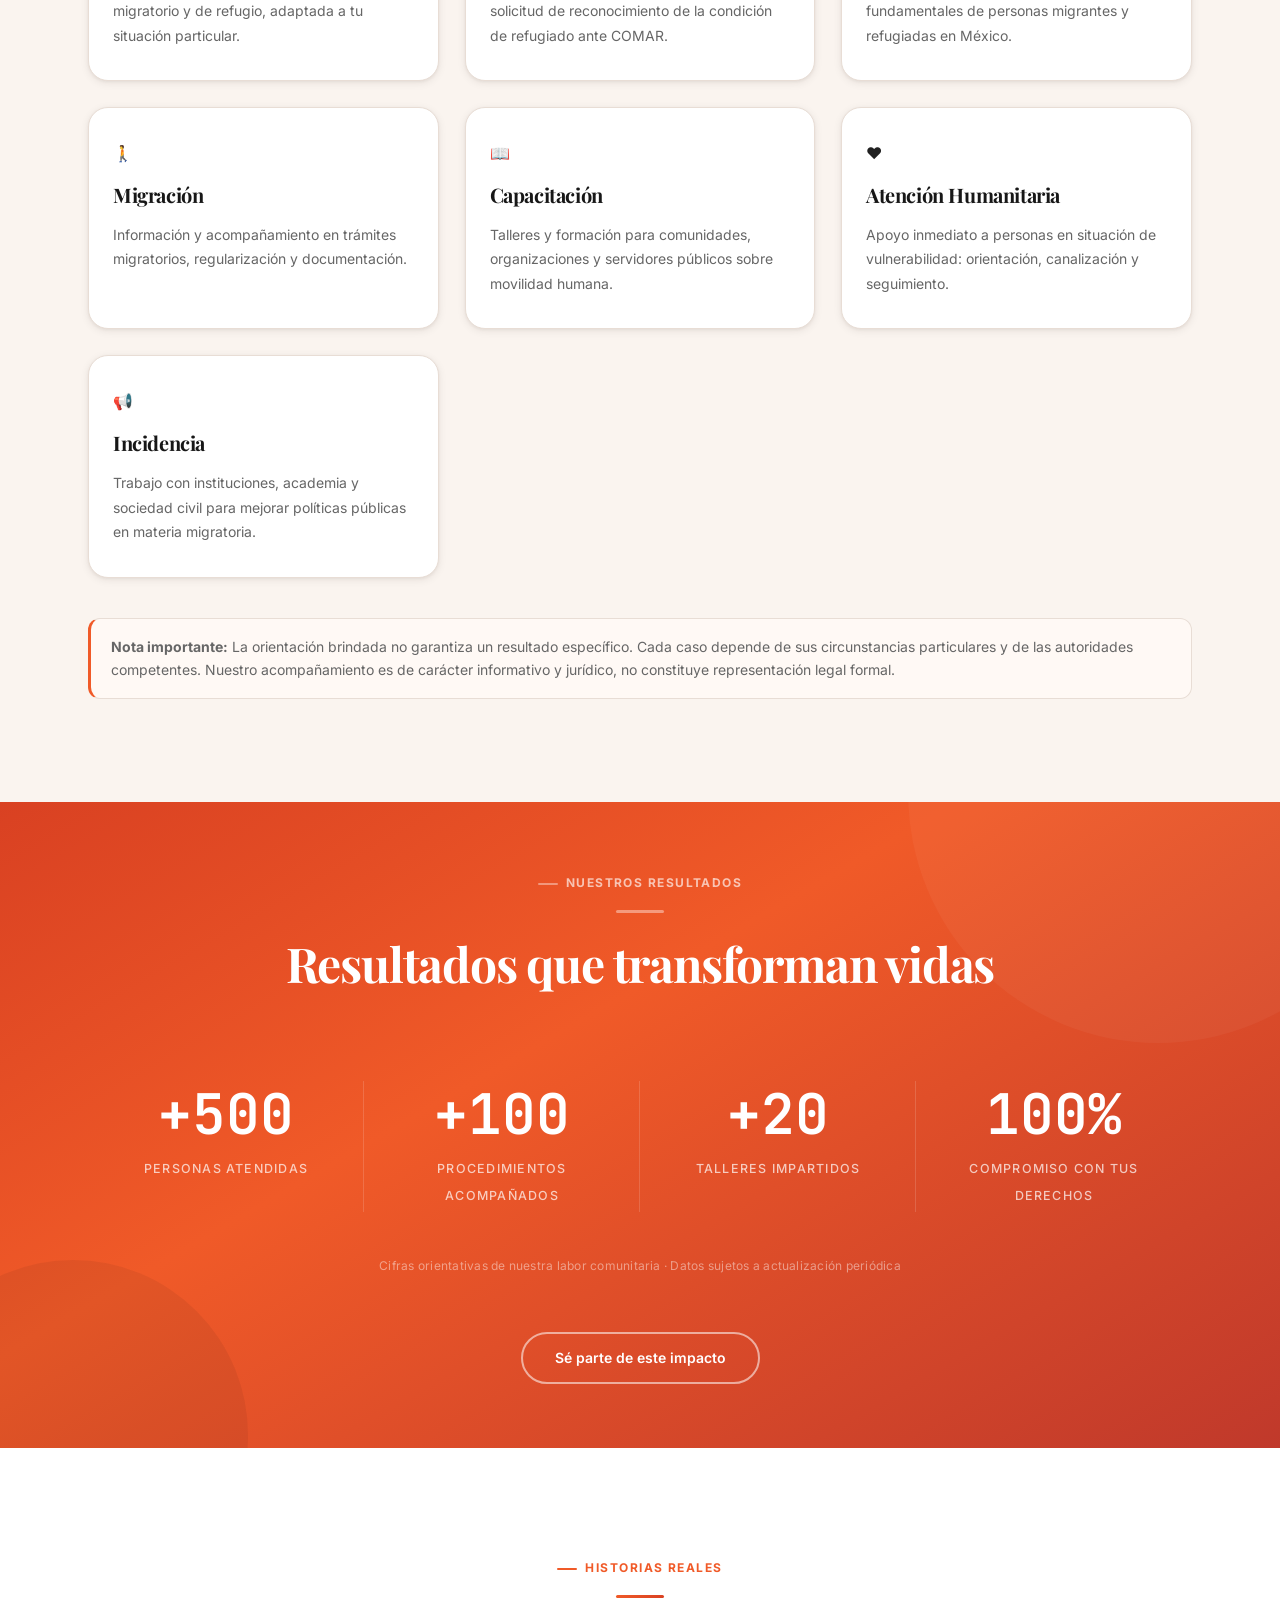
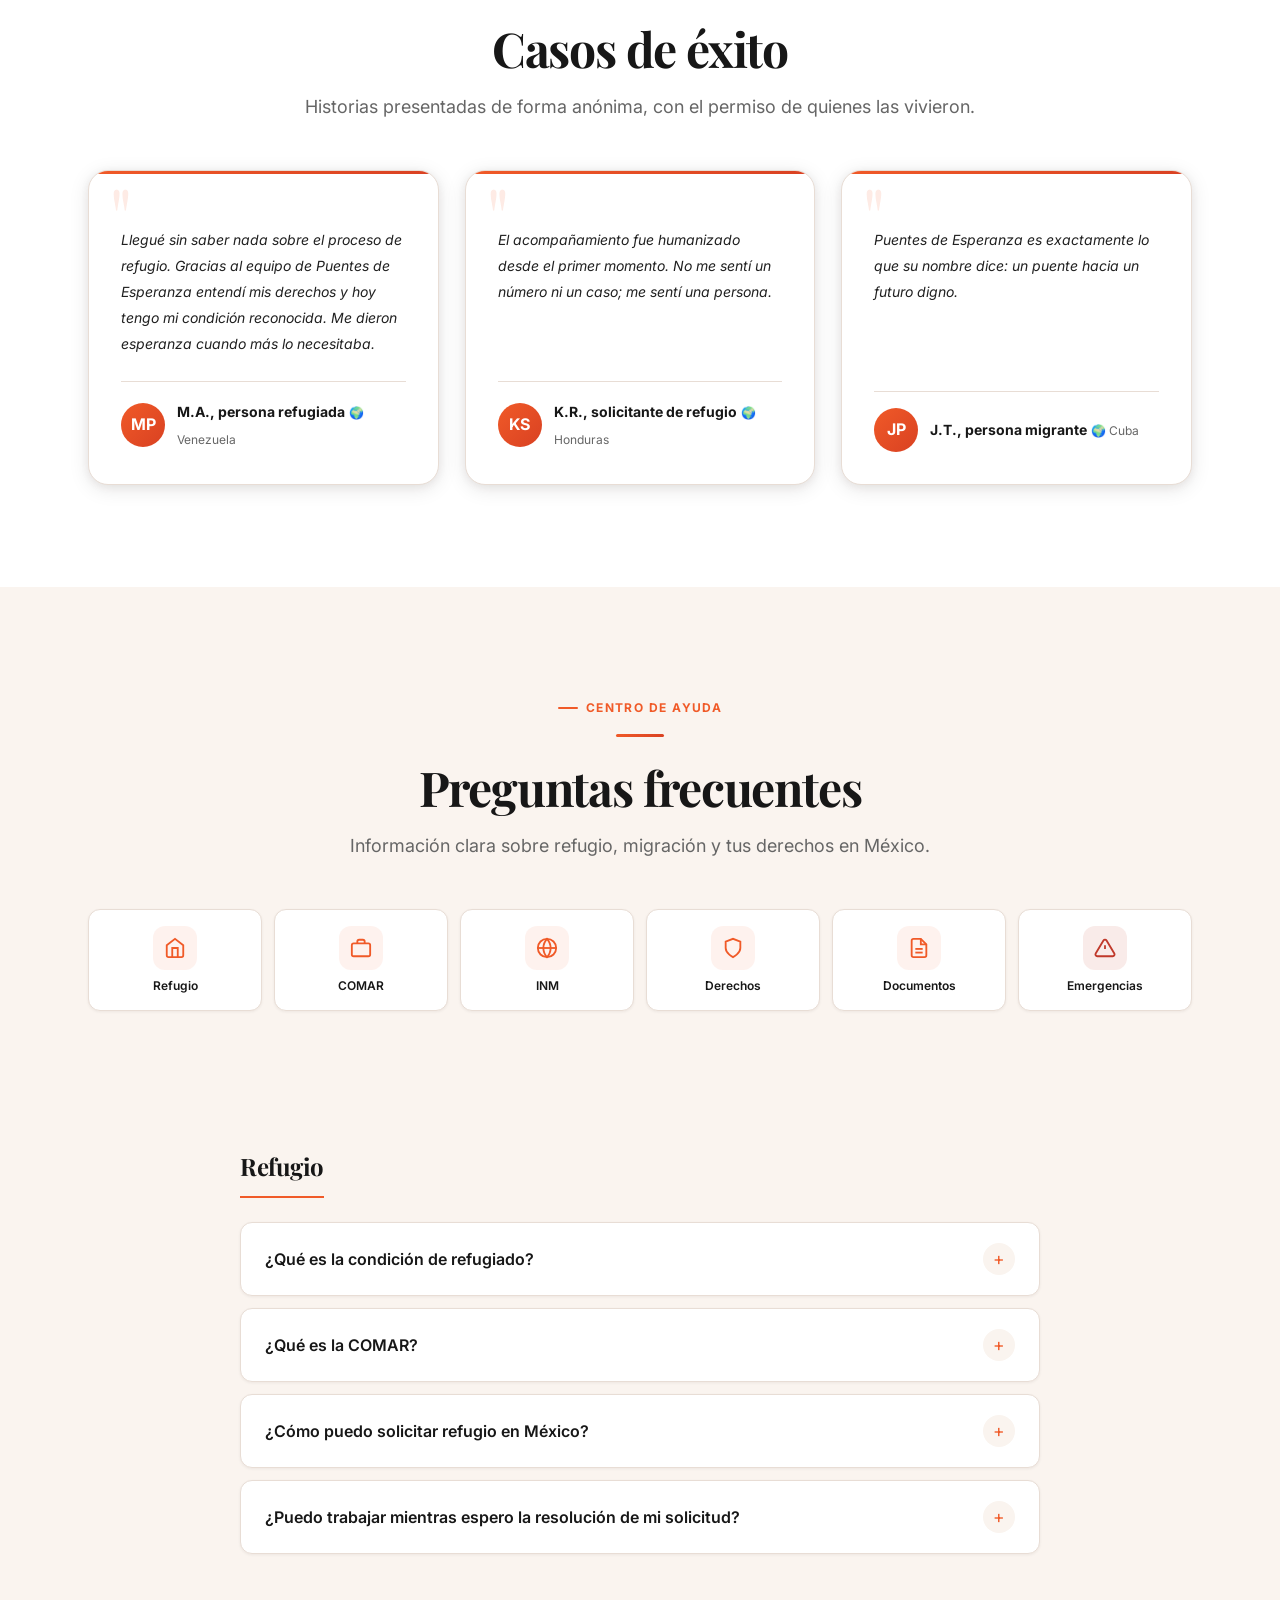
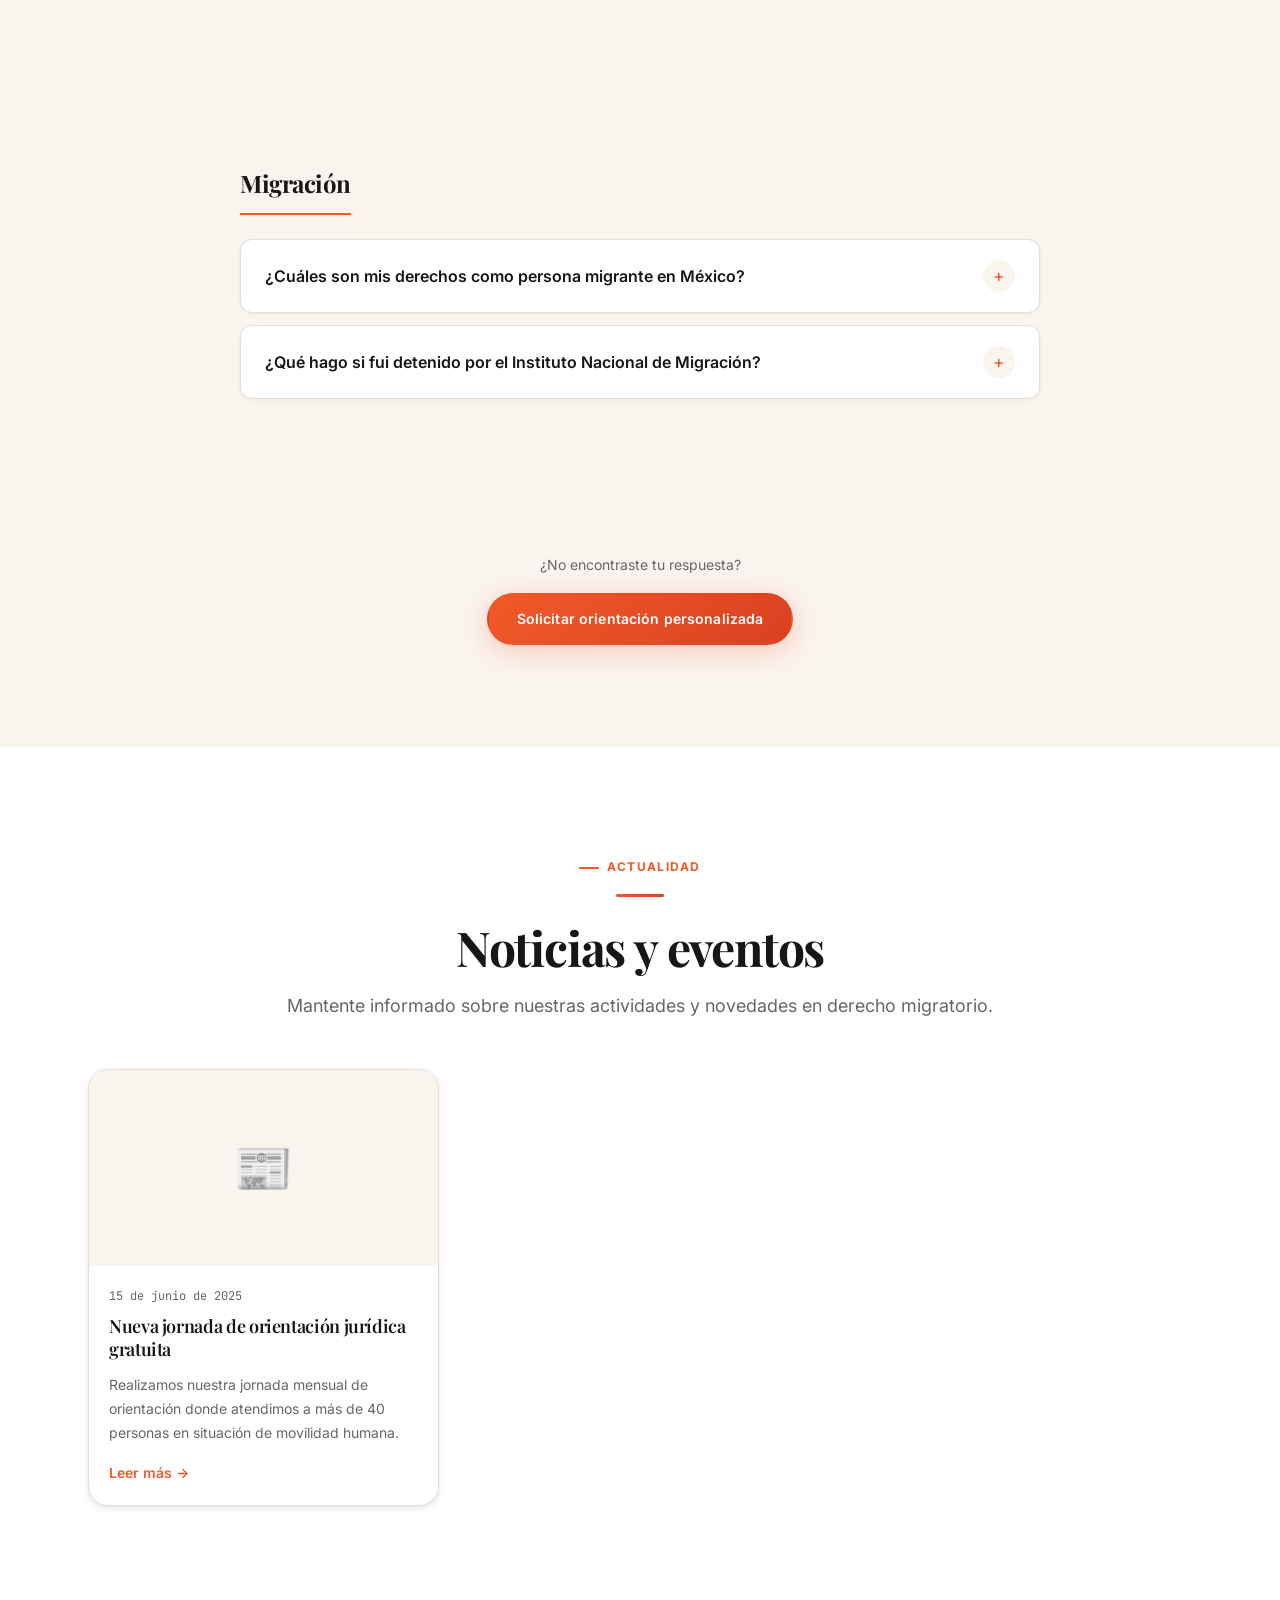
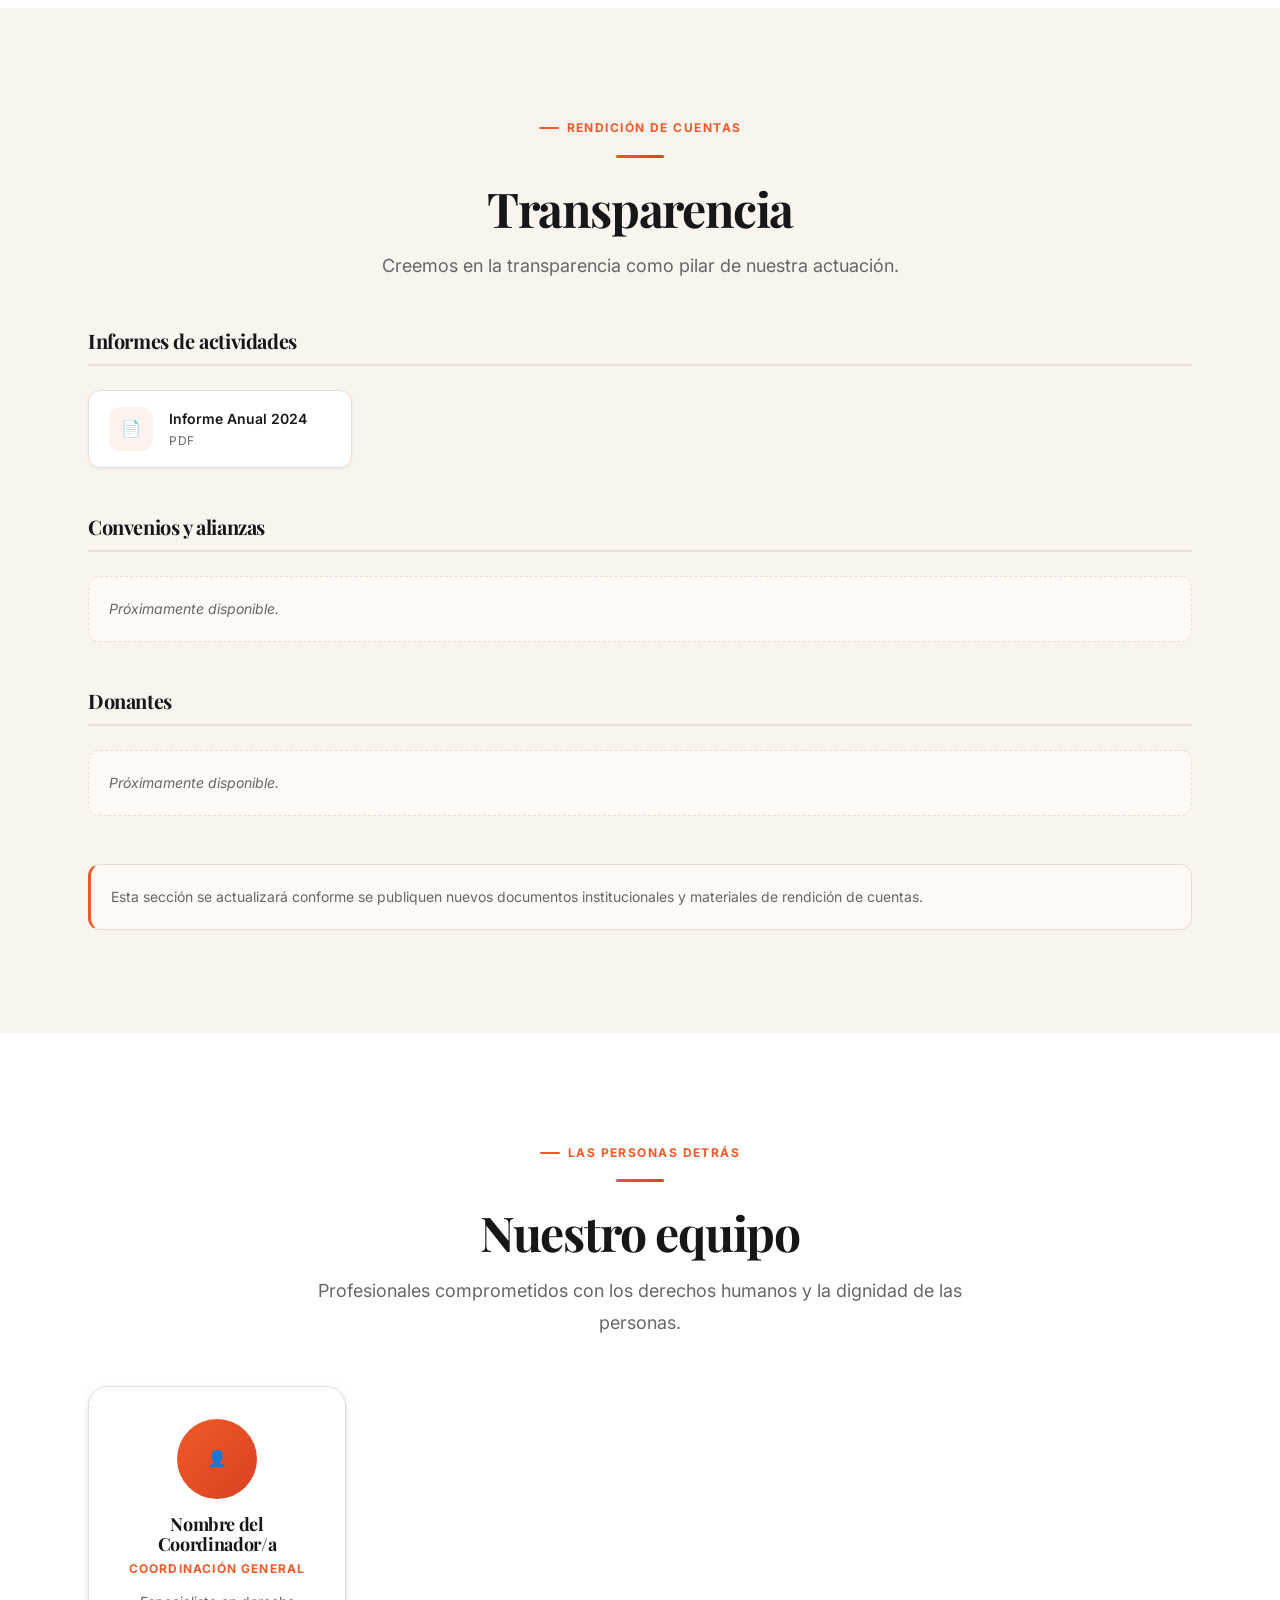
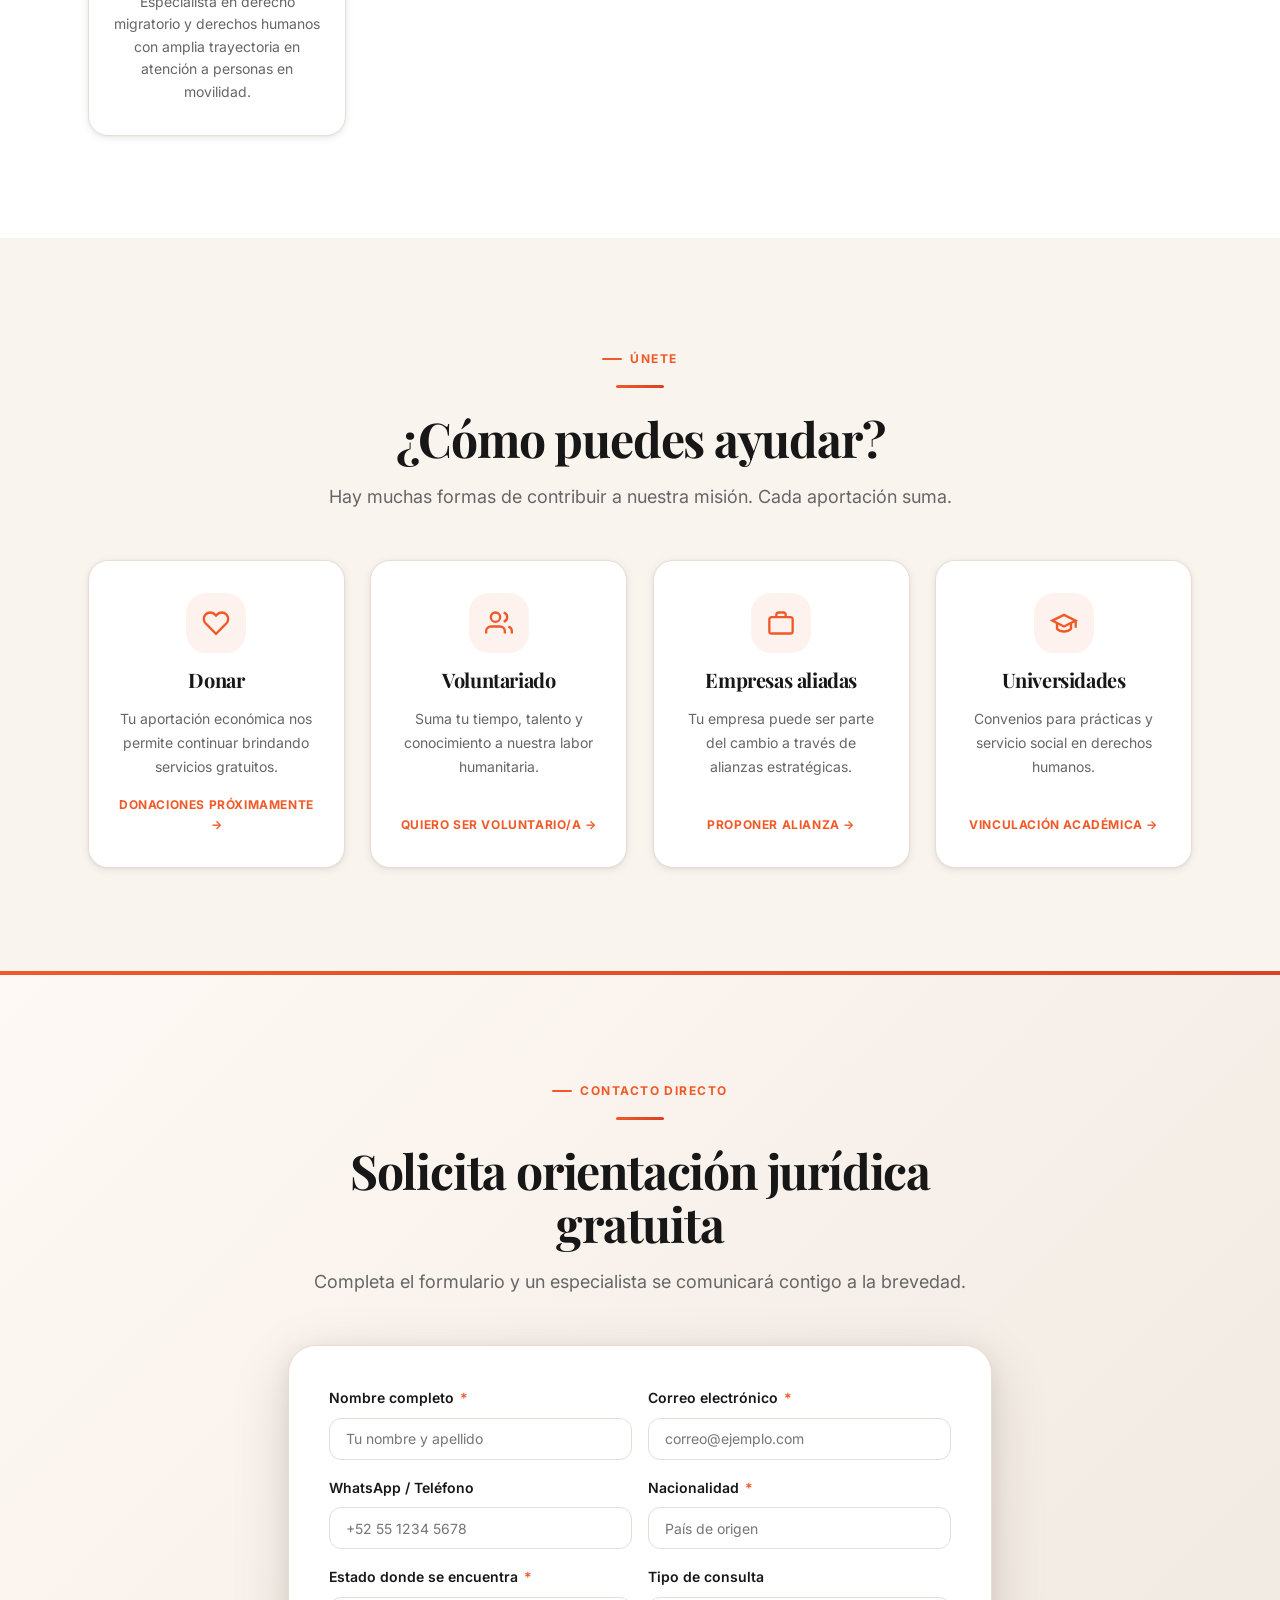
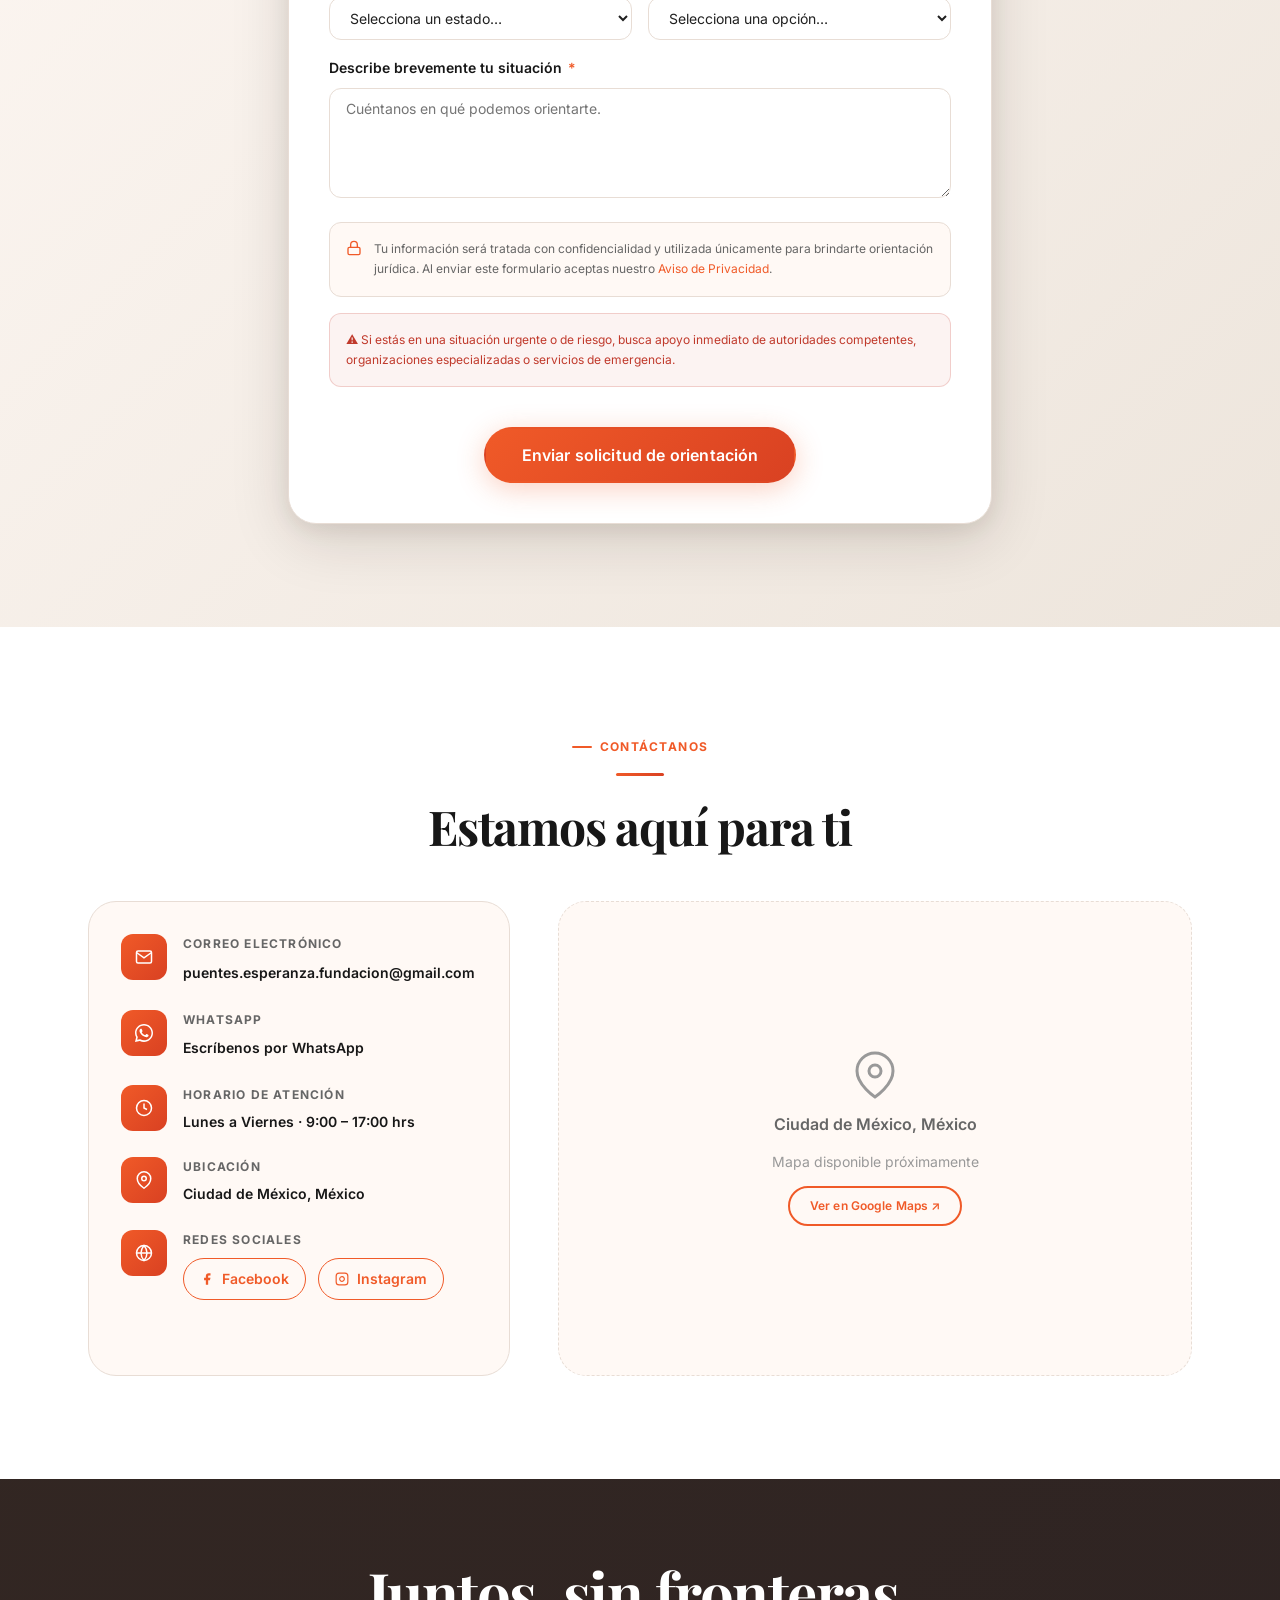
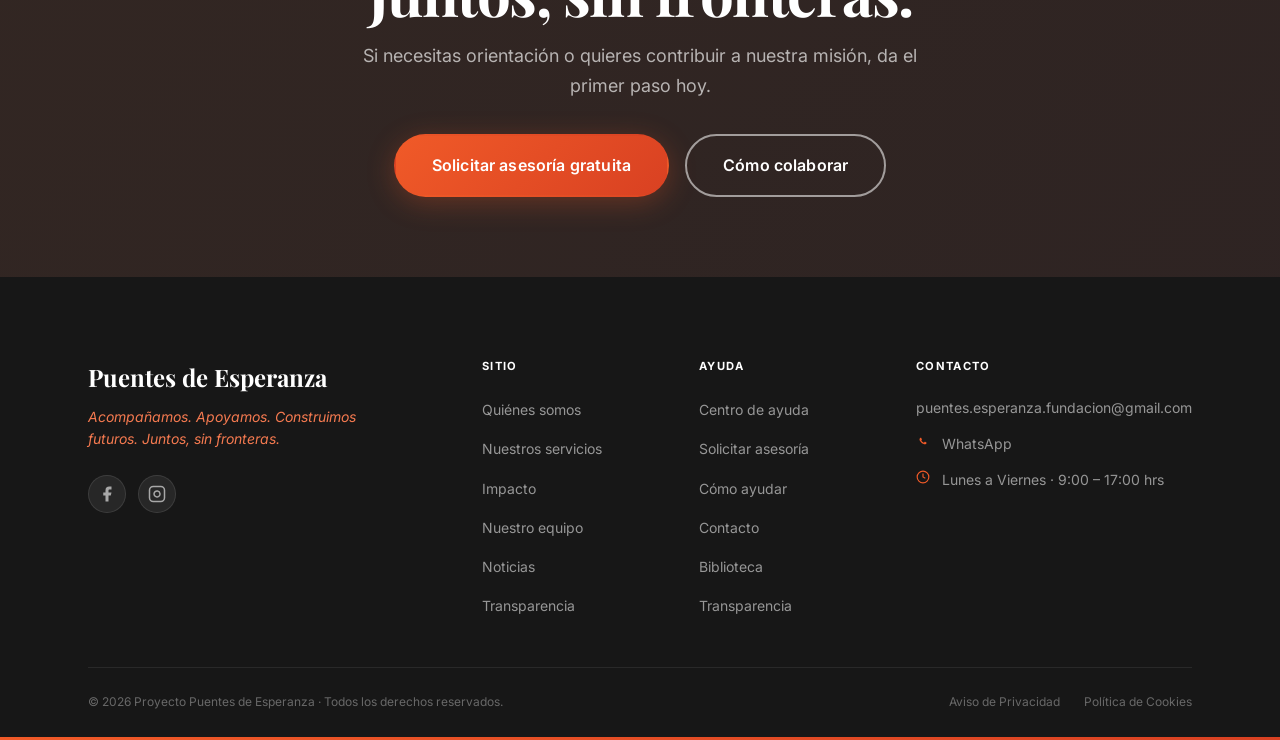
==== commit 0f32fc16: "Visual Polish v1: full HTML with SVG icons" ====
--- a/index.html
+++ b/index.html
@@ -3,769 +3,625 @@
 <head>
   <meta charset="UTF-8" />
   <meta name="viewport" content="width=device-width, initial-scale=1.0" />
-  <meta name="theme-color" content="#E85D26" />
-
-  <!-- SEO Principal -->
+  <meta name="theme-color" content="#F05A28" />
   <title>Proyecto Puentes de Esperanza — Asistencia jurídica a migrantes y refugiados</title>
-  <meta name="description" content="Brindamos orientación, acompañamiento y asistencia jurídica gratuita a personas migrantes, solicitantes de refugio y refugiadas en México. Acompañamos. Apoyamos. Construimos futuros." />
-  <meta name="keywords" content="refugio México, migrantes derechos, COMAR, asesoría jurídica migratoria, refugiados, movilidad humana, Ciudad de México" />
-  <meta name="author" content="Proyecto Puentes de Esperanza" />
+  <meta name="description" content="Brindamos orientación, acompañamiento y asistencia jurídica gratuita a personas migrantes, solicitantes de refugio y refugiadas en México." />
   <meta name="robots" content="index, follow" />
-  <link rel="canonical" href="https://puentesdeesperanza.org/" />
-
-  <!-- Open Graph -->
+  <link rel="canonical" href="https://puentesesperanzafundacion.github.io/puentes-de-esperanza/" />
   <meta property="og:type"        content="website" />
-  <meta property="og:url"         content="https://puentesdeesperanza.org/" />
   <meta property="og:title"       content="Proyecto Puentes de Esperanza" />
-  <meta property="og:description" content="Acompañamos a personas migrantes y refugiadas en México con orientación jurídica gratuita y especializada." />
-  <meta property="og:image"       content="https://puentesdeesperanza.org/assets/images/og-image.jpg" />
-  <meta property="og:locale"      content="es_MX" />
-  <meta property="og:site_name"   content="Proyecto Puentes de Esperanza" />
-
-  <!-- Twitter Cards -->
-  <meta name="twitter:card"        content="summary_large_image" />
-  <meta name="twitter:title"       content="Proyecto Puentes de Esperanza" />
-  <meta name="twitter:description" content="Asistencia jurídica gratuita a migrantes y refugiados en México." />
-  <meta name="twitter:image"       content="https://puentesdeesperanza.org/assets/images/og-image.jpg" />
-
-  <!-- Favicon -->
-  <link rel="icon"             href="assets/icons/favicon.ico" sizes="any" />
+  <meta property="og:description" content="Acompañamos a personas migrantes y refugiadas en México con orientación jurídica gratuita." />
+  <meta property="og:image"       content="https://puentesesperanzafundacion.github.io/puentes-de-esperanza/assets/logo/logo.jpeg" />
+  <meta name="twitter:card"       content="summary_large_image" />
   <link rel="icon"             href="assets/icons/favicon.svg" type="image/svg+xml" />
-  <link rel="apple-touch-icon" href="assets/icons/apple-touch-icon.png" />
+  <link rel="apple-touch-icon" href="assets/icons/favicon.svg" />
   <link rel="manifest"         href="manifest.json" />
-
-  <!-- Estilos -->
   <link rel="stylesheet" href="css/main.css" />
   <link rel="stylesheet" href="css/components.css" />
   <link rel="stylesheet" href="css/sections.css" />
-
-  <!-- Schema.org JSON-LD -->
   <script type="application/ld+json">
-  {
-    "@context": "https://schema.org",
-    "@type": "NGO",
-    "name": "Proyecto Puentes de Esperanza",
-    "alternateName": "Puentes de Esperanza",
-    "description": "Organización sin fines de lucro que brinda orientación jurídica y acompañamiento a personas migrantes, solicitantes de refugio y refugiadas en México.",
-    "url": "https://puentesdeesperanza.org",
-    "logo": "https://puentesdeesperanza.org/assets/logo/logo.jpeg",
-    "foundingLocation": {
-      "@type": "Place",
-      "name": "Ciudad de México, México"
-    },
-    "areaServed": "México",
-    "email": "puentes.esperanza.fundacion@gmail.com",
-    "knowsAbout": ["Derecho migratorio", "Refugio", "Derechos humanos", "Movilidad humana"],
-    "sameAs": []
-  }
+  {"@context":"https://schema.org","@type":"NGO","name":"Proyecto Puentes de Esperanza","description":"Orientación jurídica gratuita a personas migrantes y refugiadas en México","url":"https://puentesesperanzafundacion.github.io/puentes-de-esperanza/","email":"puentes.esperanza.fundacion@gmail.com","areaServed":"México"}
   </script>
 </head>
-
 <body>
-  <!-- Skip Link Accesibilidad -->
-  <a href="#main-content" class="skip-link">Ir al contenido principal</a>
-
-  <!-- ─── NAVEGACIÓN ─────────────────────────────────────────── -->
-  <nav class="nav transparent" role="navigation" aria-label="Menú principal">
-    <div class="container nav-inner">
-
-      <a href="#inicio" class="nav-logo" aria-label="Proyecto Puentes de Esperanza — Inicio">
-        
-        <img src="assets/logo/logo.jpeg" alt="Logo Proyecto Puentes de Esperanza" width="52" height="52" style="border-radius:6px;object-fit:contain;background:white;padding:2px;" />
-        
-        <div class="nav-logo-text">
-          <span class="nav-logo-name">Puentes de Esperanza</span>
-          <span class="nav-logo-tagline">Proyecto</span>
-        </div>
-      </a>
-
-      <ul class="nav-menu" role="list">
-        <li><a class="nav-link" href="#quienes-somos">Quiénes somos</a></li>
-        <li><a class="nav-link" href="#servicios">Servicios</a></li>
-        <li><a class="nav-link" href="#impacto">Impacto</a></li>
-        <li><a class="nav-link" href="#centro-ayuda">Centro de ayuda</a></li>
-        <li><a class="nav-link" href="#noticias">Noticias</a></li>
-        <li><a class="nav-link" href="#transparencia">Transparencia</a></li>
-        <li><a class="nav-link" href="#como-ayudar">Cómo ayudar</a></li>
-      </ul>
-
-      <div class="nav-cta">
-        <a class="btn btn-primary btn-sm" href="#asesoria">Solicitar asesoría</a>
-      </div>
-
-      <button class="nav-toggle" aria-label="Abrir menú" aria-expanded="false" aria-controls="nav-mobile">
-        <span></span>
-        <span></span>
-        <span></span>
-      </button>
-    </div>
-  </nav>
-
-  <!-- Menú móvil -->
-  <div class="nav-mobile" id="nav-mobile" role="dialog" aria-label="Menú de navegación" aria-modal="true">
-    <a class="nav-link" href="#quienes-somos">Quiénes somos</a>
-    <a class="nav-link" href="#servicios">Nuestro trabajo</a>
-    <a class="nav-link" href="#impacto">Impacto</a>
-    <a class="nav-link" href="#centro-ayuda">Centro de ayuda</a>
-    <a class="nav-link" href="#noticias">Noticias</a>
-    <a class="nav-link" href="#transparencia">Transparencia</a>
-    <a class="nav-link" href="#como-ayudar">Cómo ayudar</a>
-    <a class="btn btn-primary" href="#asesoria" style="margin-top:1.5rem;">Solicitar asesoría</a>
-  </div>
-
-  <!-- ─── CONTENIDO PRINCIPAL ─────────────────────────────────── -->
-  <main id="main-content">
-
-    <!-- HERO -->
-    <section class="hero" id="inicio" aria-label="Bienvenida">
-      <div class="hero-bg"></div>
-      <div class="hero-pattern" aria-hidden="true"></div>
-      <div class="container">
-        <div class="hero-content">
-          <div class="hero-label" role="note">Asistencia jurídica gratuita · Ciudad de México</div>
-          <h1 class="hero-title">
-            Defendemos tu derecho<br/>
-            a <em>un futuro digno</em>
-          </h1>
-          <p class="hero-subtitle">
-            Acompañamos a personas migrantes, solicitantes de refugio y refugiadas
-            con orientación jurídica especializada, gratuita y cercana.
-          </p>
-          <div class="hero-actions">
-            <a class="btn btn-primary btn-lg" href="#asesoria">
-              Solicitar asesoría gratuita
-            </a>
-            <a class="btn btn-outline btn-lg" href="#servicios">
-              Conoce nuestra labor
-            </a>
-          </div>
-          <div class="hero-trust" aria-label="Datos de confianza">
-            <div class="hero-trust-icons">
-              <span>⚖️</span>
-              <span>🛡️</span>
-              <span>🤝</span>
+<a href="#main-content" class="skip-link">Ir al contenido principal</a>
+
+<!-- ─── NAVEGACIÓN ─────────────────────────────────────────── -->
+<nav class="nav transparent" role="navigation" aria-label="Menú principal">
+  <div class="container nav-inner">
+    <a href="#inicio" class="nav-logo" aria-label="Proyecto Puentes de Esperanza — Inicio">
+      <img src="assets/logo/logo.jpeg" alt="Logo Proyecto Puentes de Esperanza" width="48" height="48" />
+      <div class="nav-logo-text">
+        <span class="nav-logo-name">Puentes de Esperanza</span>
+        <span class="nav-logo-tagline">Proyecto</span>
+      </div>
+    </a>
+    <ul class="nav-menu" role="list">
+      <li><a class="nav-link" href="#quienes-somos">Quiénes somos</a></li>
+      <li><a class="nav-link" href="#servicios">Servicios</a></li>
+      <li><a class="nav-link" href="#impacto">Impacto</a></li>
+      <li><a class="nav-link" href="#centro-ayuda">Centro de ayuda</a></li>
+      <li><a class="nav-link" href="#noticias">Noticias</a></li>
+      <li><a class="nav-link" href="#transparencia">Transparencia</a></li>
+      <li><a class="nav-link" href="#como-ayudar">Cómo ayudar</a></li>
+    </ul>
+    <div class="nav-cta">
+      <a class="btn btn-primary" href="#asesoria">Solicitar asesoría</a>
+    </div>
+    <button class="nav-toggle" aria-label="Abrir menú" aria-expanded="false" aria-controls="nav-mobile">
+      <span></span><span></span><span></span>
+    </button>
+  </div>
+</nav>
+
+<div class="nav-mobile" id="nav-mobile" role="dialog" aria-label="Menú de navegación" aria-modal="true">
+  <a class="nav-link" href="#quienes-somos">Quiénes somos</a>
+  <a class="nav-link" href="#servicios">Servicios</a>
+  <a class="nav-link" href="#impacto">Impacto</a>
+  <a class="nav-link" href="#centro-ayuda">Centro de ayuda</a>
+  <a class="nav-link" href="#noticias">Noticias</a>
+  <a class="nav-link" href="#transparencia">Transparencia</a>
+  <a class="nav-link" href="#como-ayudar">Cómo ayudar</a>
+  <a class="btn btn-primary" href="#asesoria" style="margin-top:1.5rem;">Solicitar asesoría</a>
+</div>
+
+<main id="main-content">
+
+<!-- ─── HERO ───────────────────────────────────────────────── -->
+<section class="hero" id="inicio" aria-label="Bienvenida">
+  <div class="hero-bg"></div>
+  <div class="hero-pattern" aria-hidden="true"></div>
+  <div class="container" style="padding-top:var(--nav-h);">
+    <div class="hero-inner">
+      <!-- Columna izquierda -->
+      <div class="hero-content">
+        <div class="hero-badge">Asistencia jurídica gratuita · Ciudad de México</div>
+        <h1 class="hero-title">
+          Defendemos tu derecho<br/>a <em>un futuro digno</em>
+        </h1>
+        <p class="hero-subtitle">
+          Acompañamos a personas migrantes, solicitantes de refugio y refugiadas con orientación jurídica especializada, gratuita y cercana.
+        </p>
+        <div class="hero-actions">
+          <a class="btn btn-primary btn-lg" href="#asesoria">Solicitar asesoría gratuita</a>
+          <a class="btn btn-outline btn-lg" href="#servicios">Conoce nuestra labor</a>
+        </div>
+        <div class="hero-microcopy">
+          <span class="hero-microcopy-item">
+            <svg width="14" height="14" viewBox="0 0 24 24" fill="none" stroke="currentColor" stroke-width="2.5" aria-hidden="true"><path d="M12 22s8-4 8-10V5l-8-3-8 3v7c0 6 8 10 8 10z"/></svg>
+            Atención confidencial
+          </span>
+          <span class="hero-microcopy-item">
+            <svg width="14" height="14" viewBox="0 0 24 24" fill="none" stroke="currentColor" stroke-width="2.5" aria-hidden="true"><circle cx="12" cy="12" r="10"/><path d="M12 8v4l3 3"/></svg>
+            Sin costo
+          </span>
+          <span class="hero-microcopy-item">
+            <svg width="14" height="14" viewBox="0 0 24 24" fill="none" stroke="currentColor" stroke-width="2.5" aria-hidden="true"><path d="M17 21v-2a4 4 0 00-4-4H5a4 4 0 00-4 4v2"/><circle cx="9" cy="7" r="4"/><path d="M23 21v-2a4 4 0 00-3-3.87M16 3.13a4 4 0 010 7.75"/></svg>
+            Enfoque en derechos humanos
+          </span>
+        </div>
+      </div>
+      <!-- Columna derecha — tarjeta visual -->
+      <div class="hero-visual" aria-hidden="true">
+        <div class="hero-card">
+          <div class="hero-card-logo">
+            <img src="assets/logo/logo.jpeg" alt="Logo Proyecto Puentes de Esperanza" width="180" height="180" />
+          </div>
+          <h2 class="hero-card-title">Proyecto Puentes de Esperanza</h2>
+          <p class="hero-card-sub">Acompañamos. Apoyamos. Construimos futuros.</p>
+          <div class="hero-stats">
+            <div class="hero-stat">
+              <span class="hero-stat-n" data-count="500" data-prefix="+" data-suffix="">+0</span>
+              <div class="hero-stat-l">Personas atendidas</div>
             </div>
-            <p class="hero-trust-text">
-              Servicio confidencial · Sin costo · Con especialistas en derecho migratorio
+            <div class="hero-stat">
+              <span class="hero-stat-n" data-count="100" data-prefix="+" data-suffix="">+0</span>
+              <div class="hero-stat-l">Procedimientos</div>
+            </div>
+            <div class="hero-stat">
+              <span class="hero-stat-n" data-count="20" data-prefix="+" data-suffix="">+0</span>
+              <div class="hero-stat-l">Talleres</div>
+            </div>
+            <div class="hero-stat">
+              <span class="hero-stat-n" data-count="100" data-prefix="" data-suffix="%">0%</span>
+              <div class="hero-stat-l">Compromiso</div>
+            </div>
+          </div>
+        </div>
+      </div>
+    </div>
+  </div>
+  <div class="hero-scroll" aria-hidden="true">
+    <div class="hero-scroll-arrow">↓</div>
+    <span>Descubrir</span>
+  </div>
+</section>
+
+<!-- ─── QUIÉNES SOMOS ───────────────────────────────────────── -->
+<section class="about-section" id="quienes-somos" aria-label="Quiénes somos">
+  <div class="container">
+    <div class="about-grid">
+      <div class="fade-in-left">
+        <div class="about-image-main">
+          <img src="assets/logo/logo.jpeg" alt="Logo oficial del Proyecto Puentes de Esperanza — familia migrante caminando sobre una mano que los sostiene" loading="lazy" />
+        </div>
+      </div>
+      <div class="fade-in-right">
+        <span class="section-label">Nuestra historia</span>
+        <div class="bridge-divider"></div>
+        <h2 class="section-title">Acompañamos. Apoyamos. Construimos futuros.</h2>
+        <p style="color:var(--color-muted);line-height:1.85;margin-bottom:var(--sp-6);font-size:var(--text-base);">
+          Proyecto Puentes de Esperanza nace del convencimiento de que toda persona, sin importar su origen ni su situación migratoria, merece acceso a información jurídica clara, acompañamiento digno y la posibilidad de construir un proyecto de vida en México.
+        </p>
+        <div class="mission-vision-grid">
+          <div class="mv-card">
+            <p class="mv-card-label">
+              <svg width="12" height="12" viewBox="0 0 24 24" fill="none" stroke="currentColor" stroke-width="2.5" aria-hidden="true"><circle cx="12" cy="12" r="10"/><path d="M12 8v4l3 3"/></svg>
+              Misión
             </p>
-          </div>
-        </div>
-      </div>
-      <div class="hero-scroll" aria-hidden="true">
-        <div class="hero-scroll-arrow">↓</div>
-        <span>Descubrir</span>
-      </div>
-    </section>
-
-    <!-- QUIÉNES SOMOS -->
-    <section class="about-section" id="quienes-somos" aria-label="Quiénes somos">
-      <div class="container">
-        <div class="about-grid">
-          <div class="fade-in-left">
-            <div class="about-image-main" style="display:flex;align-items:center;justify-content:center;background:white;">
-              <img
-                src="assets/logo/logo.jpeg"
-                alt="Logo oficial del Proyecto Puentes de Esperanza — familia migrante caminando sobre una mano que los sostiene, con un sol naranja y un círculo que los enmarca"
-                style="width:85%;height:85%;object-fit:contain;display:block;"
-                loading="lazy"
-              />
-            </div>
-          </div>
-
-          <div class="fade-in-right">
-            <span class="section-label">Nuestra historia</span>
-            <div class="bridge-divider"></div>
-            <h2 class="section-title">Acompañamos. Apoyamos. Construimos futuros.</h2>
-            <p style="color:var(--color-texto-suave);line-height:1.8;margin-bottom:var(--space-8);">
-              Proyecto Puentes de Esperanza nace del convencimiento de que toda persona,
-              sin importar su origen ni su situación migratoria, merece acceso a información
-              jurídica clara, acompañamiento digno y la posibilidad de construir un proyecto
-              de vida en México.
+            <p class="mv-card-text" id="mision-text">Cargando…</p>
+          </div>
+          <div class="mv-card vision">
+            <p class="mv-card-label">
+              <svg width="12" height="12" viewBox="0 0 24 24" fill="none" stroke="currentColor" stroke-width="2.5" aria-hidden="true"><path d="M1 12s4-8 11-8 11 8 11 8-4 8-11 8-11-8-11-8z"/><circle cx="12" cy="12" r="3"/></svg>
+              Visión
             </p>
-
-            <div class="mission-vision-grid">
-              <div class="mv-card">
-                <p class="mv-card-label">Misión</p>
-                <p class="mv-card-text" id="mision-text">Cargando…</p>
-              </div>
-              <div class="mv-card vision">
-                <p class="mv-card-label">Visión</p>
-                <p class="mv-card-text" id="vision-text">Cargando…</p>
-              </div>
-            </div>
-          </div>
-        </div>
-
-        <!-- Valores -->
-        <div style="margin-top:var(--space-20)">
-          <div class="section-header center fade-in">
-            <span class="section-label">Lo que nos guía</span>
-            <div class="bridge-divider center"></div>
-            <h2 class="section-title">Nuestros valores</h2>
-          </div>
-          <div class="valores-grid" id="valores-grid">
-            <!-- Renderizado desde config.js -->
-          </div>
-        </div>
-      </div>
-    </section>
-
-    <!-- SERVICIOS -->
-    <section id="servicios" aria-label="Nuestros servicios" style="background:var(--color-crema);">
-      <div class="container">
-        <div class="section-header center fade-in">
-          <span class="section-label">Nuestro trabajo</span>
-          <div class="bridge-divider center"></div>
-          <h2 class="section-title">¿Cómo podemos ayudarte?</h2>
-          <p class="section-subtitle">
-            Ofrecemos acompañamiento integral y especializado para personas en contexto
-            de movilidad humana en México.
-          </p>
-        </div>
-        <div class="cards-grid" id="services-grid" role="list">
-          <!-- Renderizado desde config.js -->
-        </div>
-      </div>
-    </section>
-
-    <!-- IMPACTO -->
-    <section class="impact-section" id="impacto" aria-label="Nuestro impacto">
-      <div class="impact-inner container">
-        <div class="section-header center fade-in" style="margin-bottom:var(--space-12);padding-top:var(--space-16);">
-          <span class="section-label" style="color:rgba(255,255,255,0.7);">Nuestro impacto</span>
-          <div class="bridge-divider center" style="background:rgba(255,255,255,0.5);"></div>
-          <h2 class="section-title" style="color:white;">Resultados que transforman vidas</h2>
-        </div>
-        <div class="impact-grid" id="impact-grid" role="list">
-          <!-- Renderizado desde config.js -->
-        </div>
-        <div style="text-align:center;padding-bottom:var(--space-16);padding-top:var(--space-10);">
-          <a class="btn btn-outline" href="#asesoria">Sé parte de este impacto</a>
-        </div>
-      </div>
-    </section>
-
-    <!-- TESTIMONIOS -->
-    <section id="testimonios" aria-label="Testimonios">
-      <div class="container">
-        <div class="section-header center fade-in">
-          <span class="section-label">Historias reales</span>
-          <div class="bridge-divider center"></div>
-          <h2 class="section-title">Casos de éxito</h2>
-          <p class="section-subtitle">
-            Historias presentadas de forma anónima, con el permiso de quienes las vivieron.
-          </p>
-        </div>
-        <div class="testimonials-grid" id="testimonials-grid" role="list">
-          <!-- Renderizado desde config.js -->
-        </div>
-      </div>
-    </section>
-
-    <!-- CENTRO DE AYUDA / FAQ -->
-    <section id="centro-ayuda" style="background:var(--color-crema);" aria-label="Centro de ayuda">
-      <div class="container">
-        <div class="section-header center fade-in">
-          <span class="section-label">Centro de ayuda</span>
-          <div class="bridge-divider center"></div>
-          <h2 class="section-title">Preguntas frecuentes</h2>
-          <p class="section-subtitle">
-            Información clara sobre refugio, migración y tus derechos en México.
-            Consúltanos si tienes una duda específica.
-          </p>
-        </div>
-        <div id="faq-container" style="max-width:800px;margin-inline:auto;">
-          <!-- Renderizado desde config.js -->
-        </div>
-        <div style="text-align:center;margin-top:var(--space-12);">
-          <p style="margin-bottom:var(--space-4);color:var(--color-texto-suave);">
-            ¿No encontraste tu respuesta?
-          </p>
-          <a class="btn btn-primary" href="#asesoria">Solicitar orientación personalizada</a>
-        </div>
-      </div>
-    </section>
-
-    <!-- NOTICIAS -->
-    <section id="noticias" aria-label="Noticias y actualizaciones">
-      <div class="container">
-        <div class="section-header center fade-in">
-          <span class="section-label">Actualidad</span>
-          <div class="bridge-divider center"></div>
-          <h2 class="section-title">Noticias y eventos</h2>
-          <p class="section-subtitle">
-            Mantente informado sobre nuestras actividades y novedades en derecho migratorio.
-          </p>
-        </div>
-        <div class="news-grid" id="news-grid" role="list">
-          <!-- Renderizado desde config.js -->
-        </div>
-      </div>
-    </section>
-
-    <!-- TRANSPARENCIA -->
-    <section id="transparencia" style="background:var(--color-crema);" aria-label="Transparencia">
-      <div class="container">
-        <div class="section-header center fade-in">
-          <span class="section-label">Rendición de cuentas</span>
-          <div class="bridge-divider center"></div>
-          <h2 class="section-title">Transparencia</h2>
-          <p class="section-subtitle">
-            Creemos en la transparencia como pilar de nuestra actuación.
-            Aquí encontrarás nuestros informes y documentos institucionales.
-          </p>
-        </div>
-        <div id="transparency-container">
-          <!-- Renderizado desde config.js -->
-        </div>
-      </div>
-    </section>
-
-    <!-- EQUIPO -->
-    <section id="equipo" aria-label="Nuestro equipo">
-      <div class="container">
-        <div class="section-header center fade-in">
-          <span class="section-label">Las personas detrás</span>
-          <div class="bridge-divider center"></div>
-          <h2 class="section-title">Nuestro equipo</h2>
-          <p class="section-subtitle">
-            Profesionales comprometidos con los derechos humanos y la dignidad de las personas.
-          </p>
-        </div>
-        <div class="team-grid" id="team-grid" role="list">
-          <!-- Renderizado desde config.js -->
-        </div>
-      </div>
-    </section>
-
-    <!-- CÓMO AYUDAR -->
-    <section class="help-section" id="como-ayudar" aria-label="Cómo puedes ayudar">
-      <div class="container">
-        <div class="section-header center fade-in">
-          <span class="section-label">Únete</span>
-          <div class="bridge-divider center"></div>
-          <h2 class="section-title">¿Cómo puedes ayudar?</h2>
-          <p class="section-subtitle">
-            Hay muchas formas de contribuir a nuestra misión. Cada aportación suma.
-          </p>
-        </div>
-        <div class="help-options">
-          <a class="help-option-card fade-in delay-1" href="#contacto">
-            <div class="help-option-icon">💝</div>
-            <h3 class="help-option-title">Donar</h3>
-            <p class="help-option-desc">Tu aportación económica nos permite continuar brindando servicios gratuitos.</p>
-          </a>
-          <a class="help-option-card fade-in delay-2" href="#contacto">
-            <div class="help-option-icon">🤲</div>
-            <h3 class="help-option-title">Voluntariado</h3>
-            <p class="help-option-desc">Suma tu tiempo, talento y conocimiento a nuestra labor humanitaria.</p>
-          </a>
-          <a class="help-option-card fade-in delay-3" href="#contacto">
-            <div class="help-option-icon">🏢</div>
-            <h3 class="help-option-title">Empresas aliadas</h3>
-            <p class="help-option-desc">Tu empresa puede ser parte del cambio a través de alianzas estratégicas.</p>
-          </a>
-          <a class="help-option-card fade-in delay-4" href="#contacto">
-            <div class="help-option-icon">🎓</div>
-            <h3 class="help-option-title">Universidades</h3>
-            <p class="help-option-desc">Convenios de colaboración para prácticas y servicio social en derechos humanos.</p>
-          </a>
-        </div>
-      </div>
-    </section>
-
-    <!-- SOLICITAR ASESORÍA -->
-    <section class="asesoria-section" id="asesoria" aria-label="Solicitar asesoría jurídica">
-      <div class="asesoria-container container">
-        <div class="section-header center fade-in">
-          <span class="section-label">Contacto directo</span>
-          <div class="bridge-divider center"></div>
-          <h2 class="section-title">Solicita orientación jurídica gratuita</h2>
-          <p class="section-subtitle">
-            Completa el formulario y un especialista se comunicará contigo a la brevedad.
-            Tu información es estrictamente confidencial.
-          </p>
-        </div>
-
-        <div class="asesoria-card fade-in">
-          <!-- Mensaje de éxito -->
-          <div class="form-success-msg" id="form-success" role="alert" aria-live="polite">
-            <div class="form-success-icon">✅</div>
-            <h3 class="form-success-title">¡Mensaje recibido!</h3>
-            <p class="form-success-text">
-              Gracias por contactarnos. Un especialista revisará tu caso y se comunicará contigo
-              en el menor tiempo posible. Si tu situación es urgente, también puedes escribirnos
-              directamente por WhatsApp.
-            </p>
-            <a class="btn btn-primary" data-whatsapp href="#" style="margin-top:var(--space-6);">
-              Escribir por WhatsApp
-            </a>
-          </div>
-
-          <form id="asesoria-form" novalidate aria-label="Formulario de solicitud de asesoría">
-            <div class="form-grid">
-              <div class="form-group">
-                <label class="form-label" for="nombre">
-                  Nombre completo <span class="required" aria-hidden="true">*</span>
-                </label>
-                <input
-                  class="form-input"
-                  type="text"
-                  id="nombre"
-                  name="nombre"
-                  autocomplete="name"
-                  required
-                  aria-required="true"
-                  placeholder="Tu nombre y apellido"
-                />
-                <span class="form-error-msg" role="alert"></span>
-              </div>
-
-              <div class="form-group">
-                <label class="form-label" for="email">
-                  Correo electrónico <span class="required" aria-hidden="true">*</span>
-                </label>
-                <input
-                  class="form-input"
-                  type="email"
-                  id="email"
-                  name="email"
-                  autocomplete="email"
-                  required
-                  aria-required="true"
-                  placeholder="correo@ejemplo.com"
-                />
-                <span class="form-error-msg" role="alert"></span>
-              </div>
-
-              <div class="form-group">
-                <label class="form-label" for="whatsapp">
-                  WhatsApp / Teléfono
-                </label>
-                <input
-                  class="form-input"
-                  type="tel"
-                  id="whatsapp"
-                  name="whatsapp"
-                  autocomplete="tel"
-                  placeholder="+52 55 1234 5678"
-                />
-                <span class="form-error-msg" role="alert"></span>
-              </div>
-
-              <div class="form-group">
-                <label class="form-label" for="nacionalidad">
-                  Nacionalidad <span class="required" aria-hidden="true">*</span>
-                </label>
-                <input
-                  class="form-input"
-                  type="text"
-                  id="nacionalidad"
-                  name="nacionalidad"
-                  required
-                  aria-required="true"
-                  placeholder="País de origen"
-                />
-                <span class="form-error-msg" role="alert"></span>
-              </div>
-
-              <div class="form-group">
-                <label class="form-label" for="estado">
-                  Estado donde se encuentra <span class="required" aria-hidden="true">*</span>
-                </label>
-                <select class="form-select" id="estado" name="estado" required aria-required="true">
-                  <option value="">Selecciona un estado…</option>
-                  <option>Ciudad de México</option>
-                  <option>Estado de México</option>
-                  <option>Jalisco</option>
-                  <option>Nuevo León</option>
-                  <option>Baja California</option>
-                  <option>Chiapas</option>
-                  <option>Tabasco</option>
-                  <option>Sonora</option>
-                  <option>Tamaulipas</option>
-                  <option>Oaxaca</option>
-                  <option>Veracruz</option>
-                  <option>Otro estado de México</option>
-                </select>
-                <span class="form-error-msg" role="alert"></span>
-              </div>
-
-              <div class="form-group">
-                <label class="form-label" for="tipo">Tipo de consulta</label>
-                <select class="form-select" id="tipo" name="tipo">
-                  <option value="">Selecciona una opción…</option>
-                  <option value="refugio">Solicitud de refugio</option>
-                  <option value="migracion">Trámite migratorio</option>
-                  <option value="derechos">Derechos humanos</option>
-                  <option value="documentacion">Documentación</option>
-                  <option value="otro">Otro</option>
-                </select>
-              </div>
-
-              <div class="form-group full">
-                <label class="form-label" for="descripcion">
-                  Describe brevemente tu situación <span class="required" aria-hidden="true">*</span>
-                </label>
-                <textarea
-                  class="form-textarea"
-                  id="descripcion"
-                  name="descripcion"
-                  required
-                  aria-required="true"
-                  rows="4"
-                  placeholder="Cuéntanos en qué podemos orientarte. No compartas datos de terceros sin su consentimiento."
-                ></textarea>
-                <span class="form-error-msg" role="alert"></span>
-              </div>
-            </div>
-
-            <div class="form-submit-wrap">
-              <p class="form-note" style="margin-bottom:var(--space-6);">
-                🔒 Tu información es estrictamente confidencial y será utilizada únicamente
-                para brindarte orientación jurídica. Al enviar este formulario aceptas nuestro
-                <a href="#privacidad" style="color:var(--color-naranja);">Aviso de Privacidad</a>.
-              </p>
-              <button class="btn btn-primary btn-lg" type="submit">
-                Enviar solicitud de orientación
-              </button>
-            </div>
-          </form>
-        </div>
-      </div>
-    </section>
-
-    <!-- CONTACTO -->
-    <section class="contact-section" id="contacto" aria-label="Contacto">
-      <div class="container">
-        <div class="section-header center fade-in">
-          <span class="section-label">Contáctanos</span>
-          <div class="bridge-divider center"></div>
-          <h2 class="section-title">Estamos aquí para ti</h2>
-        </div>
-
-        <div class="contact-grid">
-          <div class="contact-info-card fade-in-left">
-            <div class="contact-item">
-              <div class="contact-icon-wrap" aria-hidden="true">✉️</div>
-              <div>
-                <p class="contact-item-label">Correo electrónico</p>
-                <a class="contact-item-value" data-email href="#">Cargando…</a>
-              </div>
-            </div>
-            <div class="contact-item">
-              <div class="contact-icon-wrap" aria-hidden="true">💬</div>
-              <div>
-                <p class="contact-item-label">WhatsApp</p>
-                <a class="contact-item-value" data-whatsapp href="#">Escríbenos por WhatsApp</a>
-              </div>
-            </div>
-            <div class="contact-item">
-              <div class="contact-icon-wrap" aria-hidden="true">🕐</div>
-              <div>
-                <p class="contact-item-label">Horario de atención</p>
-                <p class="contact-item-value" data-horario>Cargando…</p>
-              </div>
-            </div>
-            <div class="contact-item">
-              <div class="contact-icon-wrap" aria-hidden="true">📍</div>
-              <div>
-                <p class="contact-item-label">Ubicación</p>
-                <p class="contact-item-value" data-direccion>Cargando…</p>
-              </div>
-            </div>
-
-            <div class="contact-item" style="margin-top:var(--space-4);">
-              <div class="contact-icon-wrap" aria-hidden="true">🌐</div>
-              <div>
-                <p class="contact-item-label">Redes sociales</p>
-                <div style="display:flex;gap:var(--space-3);margin-top:var(--space-2);">
-                  <a href="https://www.facebook.com/profile.php?id=61591408145259"
-                     target="_blank" rel="noopener noreferrer"
-                     aria-label="Facebook — Puentes de Esperanza Organización"
-                     style="display:inline-flex;align-items:center;gap:var(--space-2);color:var(--color-naranja);font-weight:600;font-size:var(--text-sm);text-decoration:none;transition:opacity 0.2s;">
-                    <svg width="18" height="18" viewBox="0 0 24 24" fill="currentColor" aria-hidden="true"><path d="M18 2h-3a5 5 0 00-5 5v3H7v4h3v8h4v-8h3l1-4h-4V7a1 1 0 011-1h3z"/></svg>
-                    Facebook
-                  </a>
-                  <a href="https://www.instagram.com/puentes.esperanza.fundacion"
-                     target="_blank" rel="noopener noreferrer"
-                     aria-label="Instagram — @puentes.esperanza.fundacion"
-                     style="display:inline-flex;align-items:center;gap:var(--space-2);color:var(--color-naranja);font-weight:600;font-size:var(--text-sm);text-decoration:none;transition:opacity 0.2s;">
-                    <svg width="18" height="18" viewBox="0 0 24 24" fill="none" stroke="currentColor" stroke-width="2" aria-hidden="true"><rect x="2" y="2" width="20" height="20" rx="5" ry="5"/><path d="M16 11.37A4 4 0 1112.63 8 4 4 0 0116 11.37z"/><line x1="17.5" y1="6.5" x2="17.51" y2="6.5"/></svg>
-                    Instagram
-                  </a>
-                </div>
-              </div>
-            </div>
-          </div>
-
-          <div class="fade-in-right">
-            <!-- Mapa placeholder — reemplazar con iframe de Google Maps -->
-            <div style="
-              width:100%;
-              aspect-ratio:4/3;
-              background:linear-gradient(135deg,var(--color-crema),var(--color-crema-dark));
-              border-radius:var(--radius-xl);
-              display:flex;
-              flex-direction:column;
-              align-items:center;
-              justify-content:center;
-              gap:var(--space-4);
-              border:2px dashed var(--color-borde);
-              color:var(--color-texto-suave);
-            ">
-              <span style="font-size:3rem;">🗺️</span>
-              <p style="font-weight:600;">Ciudad de México, México</p>
-              <p style="font-size:var(--text-sm);">Mapa disponible próximamente</p>
-              <a class="btn btn-ghost btn-sm" href="https://maps.google.com/?q=Ciudad+de+Mexico" target="_blank" rel="noopener noreferrer">
-                Ver en Google Maps ↗
+            <p class="mv-card-text" id="vision-text">Cargando…</p>
+          </div>
+        </div>
+        <div class="about-institutional-note">
+          <svg width="16" height="16" viewBox="0 0 24 24" fill="none" stroke="currentColor" stroke-width="2" aria-hidden="true"><circle cx="12" cy="12" r="10"/><line x1="12" y1="8" x2="12" y2="12"/><line x1="12" y1="16" x2="12.01" y2="16"/></svg>
+          <span>No somos autoridad migratoria. Somos un proyecto de orientación y acompañamiento jurídico comprometido con la dignidad de las personas.</span>
+        </div>
+      </div>
+    </div>
+
+    <!-- Valores -->
+    <div style="margin-top:var(--sp-20);">
+      <div class="section-header center fade-in">
+        <span class="section-label">Lo que nos guía</span>
+        <div class="bridge-divider center"></div>
+        <h2 class="section-title">Nuestros valores</h2>
+      </div>
+      <div class="valores-grid" id="valores-grid"></div>
+    </div>
+  </div>
+</section>
+
+<!-- ─── SERVICIOS ───────────────────────────────────────────── -->
+<section id="servicios" aria-label="Nuestros servicios" style="background:var(--color-cream);">
+  <div class="container">
+    <div class="section-header center fade-in">
+      <span class="section-label">Nuestro trabajo</span>
+      <div class="bridge-divider center"></div>
+      <h2 class="section-title">¿Cómo podemos ayudarte?</h2>
+      <p class="section-subtitle">Ofrecemos acompañamiento integral y especializado para personas en contexto de movilidad humana en México.</p>
+    </div>
+    <div class="cards-grid" id="services-grid" role="list"></div>
+    <div class="legal-note" role="note">
+      <strong>Nota importante:</strong> La orientación brindada no garantiza un resultado específico. Cada caso depende de sus circunstancias particulares y de las autoridades competentes. Nuestro acompañamiento es de carácter informativo y jurídico, no constituye representación legal formal.
+    </div>
+  </div>
+</section>
+
+<!-- ─── IMPACTO ─────────────────────────────────────────────── -->
+<section class="impact-section" id="impacto" aria-label="Nuestro impacto">
+  <div class="impact-inner container">
+    <div class="impact-header fade-in">
+      <span class="section-label" style="color:rgba(255,255,255,0.65);">Nuestros resultados</span>
+      <div class="bridge-divider center" style="background:rgba(255,255,255,0.40);"></div>
+      <h2 class="section-title" style="color:white;">Resultados que transforman vidas</h2>
+    </div>
+    <div class="impact-grid" id="impact-grid" role="list"></div>
+    <div class="impact-footer">
+      <p class="impact-microcopy">Cifras orientativas de nuestra labor comunitaria · Datos sujetos a actualización periódica</p>
+      <a class="btn-outline-white" href="#asesoria">Sé parte de este impacto</a>
+    </div>
+  </div>
+</section>
+
+<!-- ─── TESTIMONIOS ─────────────────────────────────────────── -->
+<section id="testimonios" aria-label="Casos de éxito">
+  <div class="container">
+    <div class="section-header center fade-in">
+      <span class="section-label">Historias reales</span>
+      <div class="bridge-divider center"></div>
+      <h2 class="section-title">Casos de éxito</h2>
+      <p class="section-subtitle">Historias presentadas de forma anónima, con el permiso de quienes las vivieron.</p>
+    </div>
+    <div class="testimonials-grid" id="testimonials-grid" role="list"></div>
+  </div>
+</section>
+
+<!-- ─── CENTRO DE AYUDA / FAQ ───────────────────────────────── -->
+<section id="centro-ayuda" style="background:var(--color-cream);" aria-label="Centro de ayuda">
+  <div class="container">
+    <div class="section-header center fade-in">
+      <span class="section-label">Centro de ayuda</span>
+      <div class="bridge-divider center"></div>
+      <h2 class="section-title">Preguntas frecuentes</h2>
+      <p class="section-subtitle">Información clara sobre refugio, migración y tus derechos en México.</p>
+    </div>
+    <!-- Accesos rápidos -->
+    <div class="faq-quick-grid">
+      <a class="faq-quick-card" href="centro-de-ayuda.html" aria-label="Información sobre refugio">
+        <div class="faq-quick-icon"><svg width="22" height="22" viewBox="0 0 24 24" fill="none" stroke="currentColor" stroke-width="2" aria-hidden="true"><path d="M3 9l9-7 9 7v11a2 2 0 01-2 2H5a2 2 0 01-2-2z"/><polyline points="9 22 9 12 15 12 15 22"/></svg></div>
+        <span class="faq-quick-label">Refugio</span>
+      </a>
+      <a class="faq-quick-card" href="centro-de-ayuda.html" aria-label="Información sobre la COMAR">
+        <div class="faq-quick-icon"><svg width="22" height="22" viewBox="0 0 24 24" fill="none" stroke="currentColor" stroke-width="2" aria-hidden="true"><rect x="2" y="7" width="20" height="14" rx="2"/><path d="M16 7V5a2 2 0 00-2-2h-4a2 2 0 00-2 2v2"/></svg></div>
+        <span class="faq-quick-label">COMAR</span>
+      </a>
+      <a class="faq-quick-card" href="centro-de-ayuda.html" aria-label="Información sobre el INM">
+        <div class="faq-quick-icon"><svg width="22" height="22" viewBox="0 0 24 24" fill="none" stroke="currentColor" stroke-width="2" aria-hidden="true"><circle cx="12" cy="12" r="10"/><line x1="2" y1="12" x2="22" y2="12"/><path d="M12 2a15.3 15.3 0 014 10 15.3 15.3 0 01-4 10 15.3 15.3 0 01-4-10 15.3 15.3 0 014-10z"/></svg></div>
+        <span class="faq-quick-label">INM</span>
+      </a>
+      <a class="faq-quick-card" href="centro-de-ayuda.html" aria-label="Derechos de migrantes">
+        <div class="faq-quick-icon"><svg width="22" height="22" viewBox="0 0 24 24" fill="none" stroke="currentColor" stroke-width="2" aria-hidden="true"><path d="M12 22s8-4 8-10V5l-8-3-8 3v7c0 6 8 10 8 10z"/></svg></div>
+        <span class="faq-quick-label">Derechos</span>
+      </a>
+      <a class="faq-quick-card" href="centro-de-ayuda.html" aria-label="Documentación necesaria">
+        <div class="faq-quick-icon"><svg width="22" height="22" viewBox="0 0 24 24" fill="none" stroke="currentColor" stroke-width="2" aria-hidden="true"><path d="M14 2H6a2 2 0 00-2 2v16a2 2 0 002 2h12a2 2 0 002-2V8z"/><polyline points="14 2 14 8 20 8"/><line x1="16" y1="13" x2="8" y2="13"/><line x1="16" y1="17" x2="8" y2="17"/></svg></div>
+        <span class="faq-quick-label">Documentos</span>
+      </a>
+      <a class="faq-quick-card" href="#asesoria" aria-label="Casos de emergencia">
+        <div class="faq-quick-icon" style="background:rgba(192,57,43,0.10);color:var(--color-secondary);"><svg width="22" height="22" viewBox="0 0 24 24" fill="none" stroke="currentColor" stroke-width="2" aria-hidden="true"><path d="M10.29 3.86L1.82 18a2 2 0 001.71 3h16.94a2 2 0 001.71-3L13.71 3.86a2 2 0 00-3.42 0z"/><line x1="12" y1="9" x2="12" y2="13"/><line x1="12" y1="17" x2="12.01" y2="17"/></svg></div>
+        <span class="faq-quick-label">Emergencias</span>
+      </a>
+    </div>
+    <!-- FAQ -->
+    <div id="faq-container" style="max-width:800px;margin-inline:auto;"></div>
+    <div style="text-align:center;margin-top:var(--sp-10);">
+      <p style="margin-bottom:var(--sp-4);color:var(--color-muted);font-size:var(--text-sm);">¿No encontraste tu respuesta?</p>
+      <a class="btn btn-primary" href="#asesoria">Solicitar orientación personalizada</a>
+    </div>
+  </div>
+</section>
+
+<!-- ─── NOTICIAS ─────────────────────────────────────────────── -->
+<section id="noticias" aria-label="Noticias y actualizaciones">
+  <div class="container">
+    <div class="section-header center fade-in">
+      <span class="section-label">Actualidad</span>
+      <div class="bridge-divider center"></div>
+      <h2 class="section-title">Noticias y eventos</h2>
+      <p class="section-subtitle">Mantente informado sobre nuestras actividades y novedades en derecho migratorio.</p>
+    </div>
+    <div class="news-grid" id="news-grid" role="list"></div>
+  </div>
+</section>
+
+<!-- ─── TRANSPARENCIA ───────────────────────────────────────── -->
+<section id="transparencia" style="background:var(--color-cream);" aria-label="Transparencia">
+  <div class="container">
+    <div class="section-header center fade-in">
+      <span class="section-label">Rendición de cuentas</span>
+      <div class="bridge-divider center"></div>
+      <h2 class="section-title">Transparencia</h2>
+      <p class="section-subtitle">Creemos en la transparencia como pilar de nuestra actuación.</p>
+    </div>
+    <div id="transparency-container"></div>
+    <div class="transparency-note" role="note">
+      Esta sección se actualizará conforme se publiquen nuevos documentos institucionales y materiales de rendición de cuentas.
+    </div>
+  </div>
+</section>
+
+<!-- ─── EQUIPO ───────────────────────────────────────────────── -->
+<section id="equipo" aria-label="Nuestro equipo">
+  <div class="container">
+    <div class="section-header center fade-in">
+      <span class="section-label">Las personas detrás</span>
+      <div class="bridge-divider center"></div>
+      <h2 class="section-title">Nuestro equipo</h2>
+      <p class="section-subtitle">Profesionales comprometidos con los derechos humanos y la dignidad de las personas.</p>
+    </div>
+    <div class="team-grid" id="team-grid" role="list"></div>
+  </div>
+</section>
+
+<!-- ─── CÓMO AYUDAR ─────────────────────────────────────────── -->
+<section id="como-ayudar" style="background:var(--color-cream);" aria-label="Cómo puedes ayudar">
+  <div class="container">
+    <div class="section-header center fade-in">
+      <span class="section-label">Únete</span>
+      <div class="bridge-divider center"></div>
+      <h2 class="section-title">¿Cómo puedes ayudar?</h2>
+      <p class="section-subtitle">Hay muchas formas de contribuir a nuestra misión. Cada aportación suma.</p>
+    </div>
+    <div class="help-options">
+      <a class="help-option-card fade-in delay-1" href="#contacto">
+        <div class="help-option-icon-wrap"><svg width="28" height="28" viewBox="0 0 24 24" fill="none" stroke="currentColor" stroke-width="2" aria-hidden="true"><path d="M20.84 4.61a5.5 5.5 0 00-7.78 0L12 5.67l-1.06-1.06a5.5 5.5 0 00-7.78 7.78l1.06 1.06L12 21.23l7.78-7.78 1.06-1.06a5.5 5.5 0 000-7.78z"/></svg></div>
+        <h3 class="help-option-title">Donar</h3>
+        <p class="help-option-desc">Tu aportación económica nos permite continuar brindando servicios gratuitos.</p>
+        <span class="help-option-cta">Donaciones próximamente →</span>
+      </a>
+      <a class="help-option-card fade-in delay-2" href="#contacto">
+        <div class="help-option-icon-wrap"><svg width="28" height="28" viewBox="0 0 24 24" fill="none" stroke="currentColor" stroke-width="2" aria-hidden="true"><path d="M17 21v-2a4 4 0 00-4-4H5a4 4 0 00-4 4v2"/><circle cx="9" cy="7" r="4"/><path d="M23 21v-2a4 4 0 00-3-3.87M16 3.13a4 4 0 010 7.75"/></svg></div>
+        <h3 class="help-option-title">Voluntariado</h3>
+        <p class="help-option-desc">Suma tu tiempo, talento y conocimiento a nuestra labor humanitaria.</p>
+        <span class="help-option-cta">Quiero ser voluntario/a →</span>
+      </a>
+      <a class="help-option-card fade-in delay-3" href="#contacto">
+        <div class="help-option-icon-wrap"><svg width="28" height="28" viewBox="0 0 24 24" fill="none" stroke="currentColor" stroke-width="2" aria-hidden="true"><rect x="2" y="7" width="20" height="14" rx="2"/><path d="M16 7V5a2 2 0 00-2-2h-4a2 2 0 00-2 2v2"/></svg></div>
+        <h3 class="help-option-title">Empresas aliadas</h3>
+        <p class="help-option-desc">Tu empresa puede ser parte del cambio a través de alianzas estratégicas.</p>
+        <span class="help-option-cta">Proponer alianza →</span>
+      </a>
+      <a class="help-option-card fade-in delay-4" href="#contacto">
+        <div class="help-option-icon-wrap"><svg width="28" height="28" viewBox="0 0 24 24" fill="none" stroke="currentColor" stroke-width="2" aria-hidden="true"><path d="M22 10v6M2 10l10-5 10 5-10 5z"/><path d="M6 12v5c3 3 9 3 12 0v-5"/></svg></div>
+        <h3 class="help-option-title">Universidades</h3>
+        <p class="help-option-desc">Convenios para prácticas y servicio social en derechos humanos.</p>
+        <span class="help-option-cta">Vinculación académica →</span>
+      </a>
+    </div>
+  </div>
+</section>
+
+<!-- ─── SOLICITAR ASESORÍA ──────────────────────────────────── -->
+<section class="asesoria-section" id="asesoria" aria-label="Solicitar asesoría jurídica">
+  <div class="asesoria-container container">
+    <div class="section-header center fade-in">
+      <span class="section-label">Contacto directo</span>
+      <div class="bridge-divider center"></div>
+      <h2 class="section-title" style="font-size:var(--text-5xl);">Solicita orientación jurídica gratuita</h2>
+      <p class="section-subtitle">Completa el formulario y un especialista se comunicará contigo a la brevedad.</p>
+    </div>
+    <div class="asesoria-card fade-in">
+      <div class="form-success-msg" id="form-success" role="alert" aria-live="polite">
+        <div class="form-success-icon">✅</div>
+        <h3 class="form-success-title">¡Mensaje recibido!</h3>
+        <p>Un especialista revisará tu caso y se comunicará contigo a la brevedad. Si tu situación es urgente, escríbenos directamente por WhatsApp.</p>
+        <a class="btn btn-primary" data-whatsapp href="#" style="margin-top:var(--sp-6);">Escribir por WhatsApp</a>
+      </div>
+      <form id="asesoria-form" novalidate aria-label="Formulario de solicitud de asesoría">
+        <div class="form-grid">
+          <div class="form-group">
+            <label class="form-label" for="nombre">Nombre completo <span class="required" aria-hidden="true">*</span></label>
+            <input class="form-input" type="text" id="nombre" name="nombre" autocomplete="name" required aria-required="true" placeholder="Tu nombre y apellido" />
+            <span class="form-error-msg" role="alert"></span>
+          </div>
+          <div class="form-group">
+            <label class="form-label" for="email">Correo electrónico <span class="required" aria-hidden="true">*</span></label>
+            <input class="form-input" type="email" id="email" name="email" autocomplete="email" required aria-required="true" placeholder="correo@ejemplo.com" />
+            <span class="form-error-msg" role="alert"></span>
+          </div>
+          <div class="form-group">
+            <label class="form-label" for="whatsapp">WhatsApp / Teléfono</label>
+            <input class="form-input" type="tel" id="whatsapp" name="whatsapp" autocomplete="tel" placeholder="+52 55 1234 5678" />
+            <span class="form-error-msg" role="alert"></span>
+          </div>
+          <div class="form-group">
+            <label class="form-label" for="nacionalidad">Nacionalidad <span class="required" aria-hidden="true">*</span></label>
+            <input class="form-input" type="text" id="nacionalidad" name="nacionalidad" required aria-required="true" placeholder="País de origen" />
+            <span class="form-error-msg" role="alert"></span>
+          </div>
+          <div class="form-group">
+            <label class="form-label" for="estado">Estado donde se encuentra <span class="required" aria-hidden="true">*</span></label>
+            <select class="form-select" id="estado" name="estado" required aria-required="true">
+              <option value="">Selecciona un estado…</option>
+              <option>Ciudad de México</option><option>Estado de México</option>
+              <option>Jalisco</option><option>Nuevo León</option>
+              <option>Baja California</option><option>Chiapas</option>
+              <option>Tabasco</option><option>Sonora</option>
+              <option>Tamaulipas</option><option>Oaxaca</option>
+              <option>Veracruz</option><option>Otro estado de México</option>
+            </select>
+            <span class="form-error-msg" role="alert"></span>
+          </div>
+          <div class="form-group">
+            <label class="form-label" for="tipo">Tipo de consulta</label>
+            <select class="form-select" id="tipo" name="tipo">
+              <option value="">Selecciona una opción…</option>
+              <option value="refugio">Solicitud de refugio</option>
+              <option value="migracion">Trámite migratorio</option>
+              <option value="derechos">Derechos humanos</option>
+              <option value="documentacion">Documentación</option>
+              <option value="otro">Otro</option>
+            </select>
+          </div>
+          <div class="form-group full">
+            <label class="form-label" for="descripcion">Describe brevemente tu situación <span class="required" aria-hidden="true">*</span></label>
+            <textarea class="form-textarea" id="descripcion" name="descripcion" required aria-required="true" rows="4" placeholder="Cuéntanos en qué podemos orientarte."></textarea>
+            <span class="form-error-msg" role="alert"></span>
+          </div>
+        </div>
+        <div style="display:flex;flex-direction:column;gap:var(--sp-4);margin-top:var(--sp-6);">
+          <div class="form-confidential">
+            <svg width="16" height="16" viewBox="0 0 24 24" fill="none" stroke="currentColor" stroke-width="2" aria-hidden="true"><rect x="3" y="11" width="18" height="11" rx="2" ry="2"/><path d="M7 11V7a5 5 0 0110 0v4"/></svg>
+            <span>Tu información será tratada con confidencialidad y utilizada únicamente para brindarte orientación jurídica. Al enviar este formulario aceptas nuestro <a href="#privacidad" style="color:var(--color-primary);">Aviso de Privacidad</a>.</span>
+          </div>
+          <div class="form-urgent" role="note">
+            ⚠️ Si estás en una situación urgente o de riesgo, busca apoyo inmediato de autoridades competentes, organizaciones especializadas o servicios de emergencia.
+          </div>
+          <div class="form-submit-wrap">
+            <button class="btn btn-primary btn-lg" type="submit">Enviar solicitud de orientación</button>
+          </div>
+        </div>
+      </form>
+    </div>
+  </div>
+</section>
+
+<!-- ─── CONTACTO ─────────────────────────────────────────────── -->
+<section class="contact-section" id="contacto" aria-label="Contacto">
+  <div class="container">
+    <div class="section-header center fade-in">
+      <span class="section-label">Contáctanos</span>
+      <div class="bridge-divider center"></div>
+      <h2 class="section-title">Estamos aquí para ti</h2>
+    </div>
+    <div class="contact-grid">
+      <div class="contact-info-card fade-in-left">
+        <div class="contact-item">
+          <div class="contact-icon-wrap" aria-hidden="true">
+            <svg width="18" height="18" viewBox="0 0 24 24" fill="none" stroke="currentColor" stroke-width="2"><path d="M4 4h16c1.1 0 2 .9 2 2v12c0 1.1-.9 2-2 2H4c-1.1 0-2-.9-2-2V6c0-1.1.9-2 2-2z"/><polyline points="22,6 12,13 2,6"/></svg>
+          </div>
+          <div>
+            <p class="contact-item-label">Correo electrónico</p>
+            <a class="contact-item-value" data-email href="#">Cargando…</a>
+          </div>
+        </div>
+        <div class="contact-item">
+          <div class="contact-icon-wrap" aria-hidden="true">
+            <svg width="18" height="18" viewBox="0 0 24 24" fill="currentColor"><path d="M17.472 14.382c-.297-.149-1.758-.867-2.03-.967-.273-.099-.471-.148-.67.15-.197.297-.767.966-.94 1.164-.173.199-.347.223-.644.075-.297-.15-1.255-.463-2.39-1.475-.883-.788-1.48-1.761-1.653-2.059-.173-.297-.018-.458.13-.606.134-.133.298-.347.446-.52.149-.174.198-.298.298-.497.099-.198.05-.371-.025-.52-.075-.149-.669-1.612-.916-2.207-.242-.579-.487-.5-.669-.51-.173-.008-.371-.01-.57-.01-.198 0-.52.074-.792.372-.272.297-1.04 1.016-1.04 2.479 0 1.462 1.065 2.875 1.213 3.074.149.198 2.096 3.2 5.077 4.487.709.306 1.262.489 1.694.625.712.227 1.36.195 1.871.118.571-.085 1.758-.719 2.006-1.413.248-.694.248-1.289.173-1.413-.074-.124-.272-.198-.57-.347z"/><path d="M11.998 0C5.372 0 .002 5.372.002 12c0 2.115.554 4.099 1.522 5.828L.01 23.99l6.335-1.482A11.945 11.945 0 0011.998 24c6.626 0 11.998-5.372 11.998-12S18.624 0 11.998 0zm0 21.818a9.82 9.82 0 01-5.004-1.368l-.36-.213-3.757.879.898-3.664-.232-.375a9.822 9.822 0 01-1.544-5.306C1.998 6.48 6.48 2 11.998 2s10 4.48 10 9.998-4.48 9.82-10 9.82z"/></svg>
+          </div>
+          <div>
+            <p class="contact-item-label">WhatsApp</p>
+            <a class="contact-item-value" data-whatsapp href="#">Escríbenos por WhatsApp</a>
+          </div>
+        </div>
+        <div class="contact-item">
+          <div class="contact-icon-wrap" aria-hidden="true">
+            <svg width="18" height="18" viewBox="0 0 24 24" fill="none" stroke="currentColor" stroke-width="2"><circle cx="12" cy="12" r="10"/><polyline points="12 6 12 12 16 14"/></svg>
+          </div>
+          <div>
+            <p class="contact-item-label">Horario de atención</p>
+            <p class="contact-item-value" data-horario>Cargando…</p>
+          </div>
+        </div>
+        <div class="contact-item">
+          <div class="contact-icon-wrap" aria-hidden="true">
+            <svg width="18" height="18" viewBox="0 0 24 24" fill="none" stroke="currentColor" stroke-width="2"><path d="M21 10c0 7-9 13-9 13s-9-6-9-13a9 9 0 0118 0z"/><circle cx="12" cy="10" r="3"/></svg>
+          </div>
+          <div>
+            <p class="contact-item-label">Ubicación</p>
+            <p class="contact-item-value" data-direccion>Cargando…</p>
+          </div>
+        </div>
+        <div class="contact-item">
+          <div class="contact-icon-wrap" aria-hidden="true">
+            <svg width="18" height="18" viewBox="0 0 24 24" fill="none" stroke="currentColor" stroke-width="2"><circle cx="12" cy="12" r="10"/><line x1="2" y1="12" x2="22" y2="12"/><path d="M12 2a15.3 15.3 0 014 10 15.3 15.3 0 01-4 10 15.3 15.3 0 01-4-10 15.3 15.3 0 014-10z"/></svg>
+          </div>
+          <div>
+            <p class="contact-item-label">Redes sociales</p>
+            <div class="contact-social-row" style="margin-top:var(--sp-2);">
+              <a href="https://www.facebook.com/profile.php?id=61591408145259" target="_blank" rel="noopener noreferrer" class="contact-social-link" aria-label="Facebook — Puentes de Esperanza Organización">
+                <svg width="14" height="14" viewBox="0 0 24 24" fill="currentColor" aria-hidden="true"><path d="M18 2h-3a5 5 0 00-5 5v3H7v4h3v8h4v-8h3l1-4h-4V7a1 1 0 011-1h3z"/></svg>
+                Facebook
+              </a>
+              <a href="https://www.instagram.com/puentes.esperanza.fundacion" target="_blank" rel="noopener noreferrer" class="contact-social-link" aria-label="Instagram — @puentes.esperanza.fundacion">
+                <svg width="14" height="14" viewBox="0 0 24 24" fill="none" stroke="currentColor" stroke-width="2" aria-hidden="true"><rect x="2" y="2" width="20" height="20" rx="5" ry="5"/><path d="M16 11.37A4 4 0 1112.63 8 4 4 0 0116 11.37z"/></svg>
+                Instagram
               </a>
             </div>
           </div>
         </div>
       </div>
-    </section>
-
-    <!-- BANNER CTA -->
-    <section class="cta-banner" aria-label="Llamada a la acción">
-      <div class="container cta-banner-content fade-in">
-        <h2 class="cta-banner-title">Juntos, sin fronteras.</h2>
-        <p class="cta-banner-subtitle">
-          Si necesitas orientación o quieres contribuir a nuestra misión,
-          da el primer paso hoy.
-        </p>
-        <div style="display:flex;gap:var(--space-4);justify-content:center;flex-wrap:wrap;">
-          <a class="btn btn-primary btn-lg" href="#asesoria">Solicitar asesoría gratuita</a>
-          <a class="btn btn-outline btn-lg" href="#como-ayudar">Cómo colaborar</a>
-        </div>
-      </div>
-    </section>
-
-  </main>
-
-  <!-- ─── FOOTER ─────────────────────────────────────────────── -->
-  <footer class="footer" role="contentinfo">
-    <div class="container">
-      <div class="footer-grid">
-
-        <!-- Columna marca -->
-        <div>
-          <p class="footer-brand-name">Puentes de Esperanza</p>
-          <p class="footer-brand-tag">
-            Acompañamos. Apoyamos. Construimos futuros. Juntos, sin fronteras.
-          </p>
-          <div class="footer-social" id="footer-social" aria-label="Redes sociales">
-            <a href="https://www.facebook.com/profile.php?id=61591408145259" target="_blank" rel="noopener noreferrer" aria-label="Facebook en nueva pestaña">
-              <svg width="20" height="20" viewBox="0 0 24 24" fill="currentColor" aria-hidden="true"><path d="M18 2h-3a5 5 0 00-5 5v3H7v4h3v8h4v-8h3l1-4h-4V7a1 1 0 011-1h3z"/></svg>
-            </a>
-            <a href="https://www.instagram.com/puentes.esperanza.fundacion" target="_blank" rel="noopener noreferrer" aria-label="Instagram en nueva pestaña">
-              <svg width="20" height="20" viewBox="0 0 24 24" fill="none" stroke="currentColor" stroke-width="2" aria-hidden="true"><rect x="2" y="2" width="20" height="20" rx="5" ry="5"/><path d="M16 11.37A4 4 0 1112.63 8 4 4 0 0116 11.37z"/><line x1="17.5" y1="6.5" x2="17.51" y2="6.5"/></svg>
-            </a>
-          </div>
-        </div>
-
-        <!-- Columna navegación -->
-        <nav aria-label="Mapa del sitio">
-          <p class="footer-col-title">Sitio</p>
-          <ul class="footer-links">
-            <li><a href="#quienes-somos">Quiénes somos</a></li>
-            <li><a href="#servicios">Nuestros servicios</a></li>
-            <li><a href="#impacto">Impacto</a></li>
-            <li><a href="#equipo">Nuestro equipo</a></li>
-            <li><a href="#noticias">Noticias</a></li>
-            <li><a href="#transparencia">Transparencia</a></li>
-          </ul>
-        </nav>
-
-        <!-- Columna recursos -->
-        <nav aria-label="Recursos de ayuda">
-          <p class="footer-col-title">Ayuda</p>
-          <ul class="footer-links">
-            <li><a href="#centro-ayuda">Centro de ayuda</a></li>
-            <li><a href="#asesoria">Solicitar asesoría</a></li>
-            <li><a href="#como-ayudar">Cómo ayudar</a></li>
-            <li><a href="#contacto">Contacto</a></li>
-          </ul>
-        </nav>
-
-        <!-- Columna contacto -->
-        <div>
-          <p class="footer-col-title">Contacto</p>
-          <a class="footer-contact-item" data-email href="#">
-            <span class="footer-contact-icon">✉️</span>
-            <span>Cargando…</span>
+      <div class="fade-in-right">
+        <div class="contact-map">
+          <svg width="48" height="48" viewBox="0 0 24 24" fill="none" stroke="currentColor" stroke-width="1.5" aria-hidden="true" style="color:var(--color-muted-light);"><path d="M21 10c0 7-9 13-9 13s-9-6-9-13a9 9 0 0118 0z"/><circle cx="12" cy="10" r="3"/></svg>
+          <p style="font-weight:600;color:var(--color-muted);">Ciudad de México, México</p>
+          <p style="font-size:var(--text-sm);color:var(--color-muted-light);">Mapa disponible próximamente</p>
+          <a class="btn btn-ghost btn-sm" href="https://maps.google.com/?q=Ciudad+de+Mexico" target="_blank" rel="noopener noreferrer">Ver en Google Maps ↗</a>
+        </div>
+      </div>
+    </div>
+  </div>
+</section>
+
+<!-- ─── CTA FINAL ────────────────────────────────────────────── -->
+<section class="cta-banner" aria-label="Llamada a la acción">
+  <div class="container cta-banner-content fade-in">
+    <h2 class="cta-banner-title">Juntos, sin fronteras.</h2>
+    <p class="cta-banner-subtitle">Si necesitas orientación o quieres contribuir a nuestra misión, da el primer paso hoy.</p>
+    <div class="cta-banner-actions">
+      <a class="btn btn-primary btn-lg" href="#asesoria">Solicitar asesoría gratuita</a>
+      <a class="btn btn-outline btn-lg" href="#como-ayudar">Cómo colaborar</a>
+    </div>
+  </div>
+</section>
+
+</main>
+
+<!-- ─── FOOTER ───────────────────────────────────────────────── -->
+<footer class="footer" role="contentinfo">
+  <div class="container">
+    <div class="footer-grid">
+      <div>
+        <p class="footer-brand-name">Puentes de Esperanza</p>
+        <p class="footer-brand-tag">Acompañamos. Apoyamos. Construimos futuros. Juntos, sin fronteras.</p>
+        <div class="footer-social" id="footer-social" aria-label="Redes sociales">
+          <a href="https://www.facebook.com/profile.php?id=61591408145259" target="_blank" rel="noopener noreferrer" aria-label="Facebook — Puentes de Esperanza Organización">
+            <svg width="16" height="16" viewBox="0 0 24 24" fill="currentColor" aria-hidden="true"><path d="M18 2h-3a5 5 0 00-5 5v3H7v4h3v8h4v-8h3l1-4h-4V7a1 1 0 011-1h3z"/></svg>
           </a>
-          <a class="footer-contact-item" data-whatsapp href="#">
-            <span class="footer-contact-icon">💬</span>
-            <span>WhatsApp</span>
+          <a href="https://www.instagram.com/puentes.esperanza.fundacion" target="_blank" rel="noopener noreferrer" aria-label="Instagram — @puentes.esperanza.fundacion">
+            <svg width="16" height="16" viewBox="0 0 24 24" fill="none" stroke="currentColor" stroke-width="2" aria-hidden="true"><rect x="2" y="2" width="20" height="20" rx="5" ry="5"/><path d="M16 11.37A4 4 0 1112.63 8 4 4 0 0116 11.37z"/><line x1="17.5" y1="6.5" x2="17.51" y2="6.5"/></svg>
           </a>
-          <div class="footer-contact-item">
-            <span class="footer-contact-icon">🕐</span>
-            <span data-horario>Cargando…</span>
-          </div>
-        </div>
-
-      </div>
-
-      <div class="footer-bottom">
-        <p class="footer-copyright" id="footer-year">
-          © 2025 Proyecto Puentes de Esperanza · Todos los derechos reservados.
-        </p>
-        <nav class="footer-legal" aria-label="Documentos legales">
-          <a href="#privacidad">Aviso de Privacidad</a>
-          <a href="#cookies">Política de Cookies</a>
-        </nav>
-      </div>
-    </div>
-    <div class="footer-naranja-line" aria-hidden="true"></div>
-  </footer>
-
-  <!-- ─── ELEMENTOS FLOTANTES ─────────────────────────────────── -->
-
-  <!-- WhatsApp flotante -->
-  <a
-    class="whatsapp-float"
-    data-whatsapp
-    href="#"
-    target="_blank"
-    rel="noopener noreferrer"
-    aria-label="Contáctanos por WhatsApp"
-  >
-    <span class="whatsapp-tooltip">¿Necesitas ayuda?</span>
-    <svg width="28" height="28" viewBox="0 0 28 28" fill="none" xmlns="http://www.w3.org/2000/svg" aria-hidden="true">
-      <path d="M14 2C7.373 2 2 7.373 2 14c0 2.158.572 4.18 1.57 5.933L2 26l6.258-1.544A11.93 11.93 0 0014 26c6.627 0 12-5.373 12-12S20.627 2 14 2z" fill="white" opacity="0.15"/>
-      <path d="M14 3.5C8.201 3.5 3.5 8.201 3.5 14c0 1.98.525 3.834 1.443 5.43L3.5 24.5l5.235-1.415A10.44 10.44 0 0014 24.5c5.799 0 10.5-4.701 10.5-10.5S19.799 3.5 14 3.5zm5.25 14.656c-.225.63-1.316 1.204-1.824 1.26-.466.051-1.05.072-1.694-.105-.39-.108-.893-.253-1.534-.526-2.695-1.163-4.457-3.863-4.592-4.042-.134-.178-1.094-1.453-1.094-2.773s.692-1.969.937-2.238c.246-.27.536-.337.715-.337.178 0 .357.002.513.009.165.008.385-.063.603.46.224.54.758 1.86.824 1.994.067.134.112.29.022.468-.09.179-.134.29-.268.447-.134.156-.28.348-.4.467-.134.134-.273.279-.117.547.156.268.693 1.143 1.489 1.85.974.868 1.78 1.14 2.071 1.274.29.134.46.112.63-.067.178-.178.714-.834.904-1.12.19-.29.38-.24.637-.144.257.096 1.63.769 1.91.91.278.14.462.212.53.33.067.118.067.682-.157 1.312z" fill="white"/>
-    </svg>
-  </a>
-
-  <!-- Botón volver arriba -->
-  <button class="back-to-top" aria-label="Volver al inicio de la página">
-    ↑
-  </button>
-
-  <!-- Banner de cookies -->
-  <div class="cookie-banner" role="dialog" aria-label="Política de cookies" aria-live="polite">
-    <p class="cookie-text">
-      Utilizamos cookies técnicas necesarias para el funcionamiento del sitio.
-      No utilizamos cookies de seguimiento ni compartimos datos con terceros.
-      <a href="#cookies">Más información</a>
-    </p>
-    <div class="cookie-actions">
-      <button class="btn btn-primary btn-sm" id="cookie-accept">Entendido</button>
-      <button class="btn btn-ghost btn-sm" id="cookie-decline" style="color:rgba(255,255,255,0.6);border-color:rgba(255,255,255,0.2);">Solo técnicas</button>
-    </div>
-  </div>
-
-  <!-- Scripts -->
-  <script src="js/config.js"></script>
-  <script src="js/main.js"></script>
-  <script>
-    // Año dinámico en footer
-    const yearEl = document.getElementById('footer-year');
-    if (yearEl) {
-      const yr = new Date().getFullYear();
-      yearEl.textContent = yearEl.textContent.replace('2025', yr);
-    }
-  </script>
+        </div>
+      </div>
+      <nav aria-label="Mapa del sitio">
+        <p class="footer-col-title">Sitio</p>
+        <ul class="footer-links">
+          <li><a href="#quienes-somos">Quiénes somos</a></li>
+          <li><a href="#servicios">Nuestros servicios</a></li>
+          <li><a href="#impacto">Impacto</a></li>
+          <li><a href="#equipo">Nuestro equipo</a></li>
+          <li><a href="#noticias">Noticias</a></li>
+          <li><a href="#transparencia">Transparencia</a></li>
+        </ul>
+      </nav>
+      <nav aria-label="Recursos">
+        <p class="footer-col-title">Ayuda</p>
+        <ul class="footer-links">
+          <li><a href="#centro-ayuda">Centro de ayuda</a></li>
+          <li><a href="#asesoria">Solicitar asesoría</a></li>
+          <li><a href="#como-ayudar">Cómo ayudar</a></li>
+          <li><a href="#contacto">Contacto</a></li>
+          <li><a href="biblioteca.html">Biblioteca</a></li>
+          <li><a href="transparencia.html">Transparencia</a></li>
+        </ul>
+      </nav>
+      <div>
+        <p class="footer-col-title">Contacto</p>
+        <a class="footer-contact-item" data-email href="#">
+          <span class="footer-contact-icon"><svg width="14" height="14" viewBox="0 0 24 24" fill="none" stroke="currentColor" stroke-width="2" aria-hidden="true"><path d="M4 4h16c1.1 0 2 .9 2 2v12c0 1.1-.9 2-2 2H4c-1.1 0-2-.9-2-2V6c0-1.1.9-2 2-2z"/><polyline points="22,6 12,13 2,6"/></svg></span>
+          <span>Cargando…</span>
+        </a>
+        <a class="footer-contact-item" data-whatsapp href="#">
+          <span class="footer-contact-icon"><svg width="14" height="14" viewBox="0 0 24 24" fill="currentColor" aria-hidden="true"><path d="M17.472 14.382c-.297-.149-1.758-.867-2.03-.967-.273-.099-.471-.148-.67.15-.197.297-.767.966-.94 1.164-.173.199-.347.223-.644.075-.297-.15-1.255-.463-2.39-1.475-.883-.788-1.48-1.761-1.653-2.059-.173-.297-.018-.458.13-.606.134-.133.298-.347.446-.52.149-.174.198-.298.298-.497.099-.198.05-.371-.025-.52-.075-.149-.669-1.612-.916-2.207-.242-.579-.487-.5-.669-.51-.173-.008-.371-.01-.57-.01-.198 0-.52.074-.792.372-.272.297-1.04 1.016-1.04 2.479 0 1.462 1.065 2.875 1.213 3.074.149.198 2.096 3.2 5.077 4.487.709.306 1.262.489 1.694.625.712.227 1.36.195 1.871.118.571-.085 1.758-.719 2.006-1.413.248-.694.248-1.289.173-1.413z"/></svg></span>
+          <span>WhatsApp</span>
+        </a>
+        <div class="footer-contact-item">
+          <span class="footer-contact-icon"><svg width="14" height="14" viewBox="0 0 24 24" fill="none" stroke="currentColor" stroke-width="2" aria-hidden="true"><circle cx="12" cy="12" r="10"/><polyline points="12 6 12 12 16 14"/></svg></span>
+          <span data-horario>Cargando…</span>
+        </div>
+      </div>
+    </div>
+    <div class="footer-bottom">
+      <p class="footer-copyright" id="footer-year">© 2025 Proyecto Puentes de Esperanza · Todos los derechos reservados.</p>
+      <nav class="footer-legal" aria-label="Documentos legales">
+        <a href="#privacidad">Aviso de Privacidad</a>
+        <a href="#cookies">Política de Cookies</a>
+      </nav>
+    </div>
+  </div>
+  <div class="footer-accent-line" aria-hidden="true"></div>
+</footer>
+
+<!-- ─── FLOTANTES ────────────────────────────────────────────── -->
+<a class="whatsapp-float" data-whatsapp href="#" target="_blank" rel="noopener noreferrer" aria-label="Contáctanos por WhatsApp">
+  <span class="whatsapp-tooltip">¿Necesitas ayuda?</span>
+  <svg width="26" height="26" viewBox="0 0 24 24" fill="white" aria-hidden="true"><path d="M17.472 14.382c-.297-.149-1.758-.867-2.03-.967-.273-.099-.471-.148-.67.15-.197.297-.767.966-.94 1.164-.173.199-.347.223-.644.075-.297-.15-1.255-.463-2.39-1.475-.883-.788-1.48-1.761-1.653-2.059-.173-.297-.018-.458.13-.606.134-.133.298-.347.446-.52.149-.174.198-.298.298-.497.099-.198.05-.371-.025-.52-.075-.149-.669-1.612-.916-2.207-.242-.579-.487-.5-.669-.51-.173-.008-.371-.01-.57-.01-.198 0-.52.074-.792.372-.272.297-1.04 1.016-1.04 2.479 0 1.462 1.065 2.875 1.213 3.074.149.198 2.096 3.2 5.077 4.487.709.306 1.262.489 1.694.625.712.227 1.36.195 1.871.118.571-.085 1.758-.719 2.006-1.413.248-.694.248-1.289.173-1.413-.074-.124-.272-.198-.57-.347zM11.998 0C5.372 0 .002 5.372.002 12c0 2.115.554 4.099 1.522 5.828L.01 23.99l6.335-1.482A11.945 11.945 0 0011.998 24c6.626 0 11.998-5.372 11.998-12S18.624 0 11.998 0zm0 21.818a9.82 9.82 0 01-5.004-1.368l-.36-.213-3.757.879.898-3.664-.232-.375a9.822 9.822 0 01-1.544-5.306C1.998 6.48 6.48 2 11.998 2s10 4.48 10 9.998-4.48 9.82-10 9.82z"/></svg>
+</a>
+
+<button class="back-to-top" aria-label="Volver al inicio de la página">
+  <svg width="16" height="16" viewBox="0 0 24 24" fill="none" stroke="currentColor" stroke-width="2.5" aria-hidden="true"><polyline points="18 15 12 9 6 15"/></svg>
+</button>
+
+<div class="cookie-banner" role="dialog" aria-label="Política de cookies" aria-live="polite">
+  <p class="cookie-text">Utilizamos cookies técnicas necesarias para el funcionamiento del sitio. No utilizamos cookies de seguimiento. <a href="#cookies">Más información</a></p>
+  <div class="cookie-actions">
+    <button class="btn btn-primary btn-sm" id="cookie-accept">Entendido</button>
+    <button class="btn btn-ghost btn-sm" id="cookie-decline" style="color:rgba(255,255,255,0.6);border-color:rgba(255,255,255,0.2);">Solo técnicas</button>
+  </div>
+</div>
+
+<script src="js/config.js"></script>
+<script src="js/main.js"></script>
+<script>
+  const yearEl = document.getElementById('footer-year');
+  if (yearEl) yearEl.textContent = yearEl.textContent.replace('2025', new Date().getFullYear());
+</script>
 </body>
 </html>
--- a/css/main.css
+++ b/css/main.css
@@ -1,407 +1,342 @@
 /* ============================================================
-   FUNDACIÓN PUENTES DE ESPERANZA — ESTILOS PRINCIPALES
+   PROYECTO PUENTES DE ESPERANZA — VISUAL POLISH v1
    main.css · Variables · Reset · Base
    ============================================================ */
 
-/* ─── IMPORTACIÓN TIPOGRÁFICA ─────────────────────────────── */
 @import url('https://fonts.googleapis.com/css2?family=Playfair+Display:ital,wght@0,400;0,600;0,700;1,400&family=Inter:wght@300;400;500;600;700&family=JetBrains+Mono:wght@400;600&display=swap');
 
-/* ─── VARIABLES CSS ───────────────────────────────────────── */
+/* ─── VARIABLES ───────────────────────────────────────────── */
 :root {
-  /* Paleta institucional */
-  --color-naranja:       #E85D26;
-  --color-naranja-dark:  #C94A18;
-  --color-naranja-light: #F07A47;
-  --color-rojo:          #C0392B;
-  --color-rojo-dark:     #A93226;
-  --color-negro:         #1A1A1A;
-  --color-negro-suave:   #2D2D2D;
-  --color-blanco:        #FFFFFF;
-  --color-crema:         #F7F3EF;
-  --color-crema-dark:    #EDE9E4;
-  --color-azul:          #2C5F8A;
-  --color-azul-light:    #3A7AB5;
-  --color-texto:         #2D2D2D;
-  --color-texto-suave:   #5C5C5C;
-  --color-borde:         #E0D8D0;
+  /* Paleta refinada */
+  --color-primary:       #F05A28;
+  --color-primary-dark:  #D94122;
+  --color-primary-light: #F57A50;
+  --color-secondary:     #C0392B;
+  --color-black:         #171717;
+  --color-black-soft:    #222222;
+  --color-white:         #FFFFFF;
+  --color-cream:         #FAF4EF;
+  --color-cream-light:   #FFF9F5;
+  --color-border:        #E8DDD5;
+  --color-text:          #202020;
+  --color-muted:         #666666;
+  --color-muted-light:   #999999;
+  --color-blue-trust:    #2C5F8A;
 
   /* Gradientes */
-  --grad-institucional:  linear-gradient(135deg, var(--color-naranja) 0%, var(--color-rojo) 100%);
-  --grad-hero:           linear-gradient(160deg, rgba(232,93,38,0.92) 0%, rgba(192,57,43,0.88) 60%, rgba(26,26,26,0.75) 100%);
-  --grad-sutil:          linear-gradient(135deg, var(--color-crema) 0%, #F0EAE2 100%);
+  --grad-primary:    linear-gradient(135deg, var(--color-primary) 0%, var(--color-primary-dark) 100%);
+  --grad-hero:       linear-gradient(150deg, rgba(240,90,40,0.94) 0%, rgba(217,65,34,0.90) 45%, rgba(23,23,23,0.80) 100%);
+  --grad-subtle:     linear-gradient(135deg, var(--color-cream) 0%, #F0E8E0 100%);
 
   /* Tipografía */
-  --font-display:  'Playfair Display', Georgia, serif;
-  --font-body:     'Inter', system-ui, sans-serif;
-  --font-mono:     'JetBrains Mono', 'Courier New', monospace;
-
-  /* Escala tipográfica */
-  --text-xs:   0.75rem;    /* 12px */
-  --text-sm:   0.875rem;   /* 14px */
-  --text-base: 1rem;       /* 16px */
-  --text-lg:   1.125rem;   /* 18px */
-  --text-xl:   1.25rem;    /* 20px */
-  --text-2xl:  1.5rem;     /* 24px */
-  --text-3xl:  1.875rem;   /* 30px */
-  --text-4xl:  2.25rem;    /* 36px */
-  --text-5xl:  3rem;       /* 48px */
-  --text-6xl:  3.75rem;    /* 60px */
-  --text-7xl:  4.5rem;     /* 72px */
+  --font-display: 'Playfair Display', Georgia, serif;
+  --font-body:    'Inter', system-ui, -apple-system, sans-serif;
+  --font-mono:    'JetBrains Mono', 'Courier New', monospace;
+
+  /* Escala tipográfica con clamp */
+  --text-xs:   0.75rem;
+  --text-sm:   0.875rem;
+  --text-base: 1rem;
+  --text-lg:   1.125rem;
+  --text-xl:   1.25rem;
+  --text-2xl:  1.5rem;
+  --text-3xl:  clamp(1.6rem, 3vw, 1.875rem);
+  --text-4xl:  clamp(1.875rem, 4vw, 2.25rem);
+  --text-5xl:  clamp(2rem, 4.5vw, 3rem);
+  --text-6xl:  clamp(2.5rem, 5.5vw, 3.75rem);
+  --text-hero: clamp(2.8rem, 7vw, 5.5rem);
 
   /* Espaciado */
-  --space-1:  0.25rem;
-  --space-2:  0.5rem;
-  --space-3:  0.75rem;
-  --space-4:  1rem;
-  --space-6:  1.5rem;
-  --space-8:  2rem;
-  --space-10: 2.5rem;
-  --space-12: 3rem;
-  --space-16: 4rem;
-  --space-20: 5rem;
-  --space-24: 6rem;
-  --space-32: 8rem;
+  --sp-1: 0.25rem;  --sp-2: 0.5rem;   --sp-3: 0.75rem;
+  --sp-4: 1rem;     --sp-5: 1.25rem;  --sp-6: 1.5rem;
+  --sp-8: 2rem;     --sp-10: 2.5rem;  --sp-12: 3rem;
+  --sp-16: 4rem;    --sp-20: 5rem;    --sp-24: 6rem;
+
+  /* Sección */
+  --section-py: clamp(4rem, 8vw, 7rem);
 
   /* Layout */
-  --max-width:       1200px;
-  --max-width-text:  720px;
-  --nav-height:      72px;
+  --max-w:      1200px;
+  --max-w-text: 720px;
+  --nav-h:      80px;
 
   /* Bordes */
-  --radius-sm:  4px;
-  --radius-md:  8px;
-  --radius-lg:  16px;
-  --radius-xl:  24px;
+  --radius-sm:   6px;
+  --radius-md:   12px;
+  --radius-lg:   20px;
+  --radius-xl:   28px;
   --radius-full: 9999px;
 
-  /* Sombras */
-  --shadow-sm:   0 1px 3px rgba(0,0,0,0.08), 0 1px 2px rgba(0,0,0,0.06);
-  --shadow-md:   0 4px 16px rgba(0,0,0,0.10), 0 2px 6px rgba(0,0,0,0.06);
-  --shadow-lg:   0 10px 40px rgba(0,0,0,0.12), 0 4px 12px rgba(0,0,0,0.08);
-  --shadow-xl:   0 20px 60px rgba(0,0,0,0.15);
-  --shadow-naranja: 0 8px 30px rgba(232,93,38,0.30);
+  /* Sombras cálidas */
+  --shadow-xs: 0 1px 3px rgba(32,20,10,0.06);
+  --shadow-sm: 0 2px 8px rgba(32,20,10,0.08), 0 1px 3px rgba(32,20,10,0.05);
+  --shadow-md: 0 4px 20px rgba(32,20,10,0.10), 0 2px 8px rgba(32,20,10,0.06);
+  --shadow-lg: 0 8px 40px rgba(32,20,10,0.12), 0 4px 16px rgba(32,20,10,0.07);
+  --shadow-xl: 0 16px 60px rgba(32,20,10,0.14), 0 6px 20px rgba(32,20,10,0.08);
+  --shadow-primary: 0 6px 28px rgba(240,90,40,0.28);
 
   /* Transiciones */
-  --transition-fast:   150ms ease;
-  --transition-base:   250ms ease;
-  --transition-slow:   400ms ease;
-  --transition-spring: 350ms cubic-bezier(0.34, 1.56, 0.64, 1);
+  --t-fast:   150ms ease;
+  --t-base:   240ms ease;
+  --t-slow:   380ms ease;
+  --t-spring: 320ms cubic-bezier(0.34, 1.56, 0.64, 1);
 
   /* Z-index */
-  --z-base:    1;
-  --z-dropdown: 100;
   --z-sticky:  200;
   --z-overlay: 300;
   --z-modal:   400;
-  --z-toast:   500;
-}
-
-/* Modo oscuro (preparado) */
+}
+
+/* Modo oscuro preparado */
 @media (prefers-color-scheme: dark) {
   :root {
-    --color-blanco:   #121212;
-    --color-crema:    #1E1E1E;
-    --color-crema-dark: #252525;
-    --color-negro:    #F5F5F5;
-    --color-texto:    #E8E8E8;
-    --color-texto-suave: #A0A0A0;
-    --color-borde:    #333333;
-    --shadow-md:      0 4px 16px rgba(0,0,0,0.40);
-    --shadow-lg:      0 10px 40px rgba(0,0,0,0.50);
+    --color-white:      #131313;
+    --color-cream:      #1C1C1C;
+    --color-cream-light:#222222;
+    --color-border:     #333333;
+    --color-text:       #E8E8E8;
+    --color-muted:      #A0A0A0;
+    --shadow-md:        0 4px 20px rgba(0,0,0,0.40);
+    --shadow-lg:        0 8px 40px rgba(0,0,0,0.50);
   }
 }
 
+/* ─── REDUCED MOTION ──────────────────────────────────────── */
+@media (prefers-reduced-motion: reduce) {
+  *, *::before, *::after {
+    animation-duration: 0.01ms !important;
+    animation-iteration-count: 1 !important;
+    transition-duration: 0.01ms !important;
+    scroll-behavior: auto !important;
+  }
+}
+
 /* ─── RESET ───────────────────────────────────────────────── */
-*, *::before, *::after {
-  box-sizing: border-box;
-  margin: 0;
-  padding: 0;
-}
+*, *::before, *::after { box-sizing: border-box; margin: 0; padding: 0; }
 
 html {
   scroll-behavior: smooth;
   font-size: 16px;
   -webkit-text-size-adjust: 100%;
-  text-size-adjust: 100%;
-}
-
-@media (prefers-reduced-motion: reduce) {
-  html { scroll-behavior: auto; }
-  *, *::before, *::after {
-    animation-duration: 0.01ms !important;
-    animation-iteration-count: 1 !important;
-    transition-duration: 0.01ms !important;
-  }
 }
 
 body {
   font-family: var(--font-body);
   font-size: var(--text-base);
   line-height: 1.7;
-  color: var(--color-texto);
-  background-color: var(--color-blanco);
+  color: var(--color-text);
+  background-color: var(--color-white);
   overflow-x: hidden;
   -webkit-font-smoothing: antialiased;
   -moz-osx-font-smoothing: grayscale;
 }
 
-img, video, canvas, svg {
-  max-width: 100%;
-  display: block;
-}
-
-a {
-  color: inherit;
-  text-decoration: none;
-}
-
+img, video, canvas, svg { max-width: 100%; display: block; }
+a { color: inherit; text-decoration: none; }
 ul, ol { list-style: none; }
-
-button {
-  cursor: pointer;
-  border: none;
-  background: none;
-  font-family: inherit;
-}
-
-input, textarea, select {
-  font-family: inherit;
-  font-size: inherit;
-}
+button { cursor: pointer; border: none; background: none; font-family: inherit; }
+input, textarea, select { font-family: inherit; font-size: inherit; }
 
 h1, h2, h3, h4, h5, h6 {
   font-family: var(--font-display);
-  line-height: 1.2;
+  line-height: 1.1;
   font-weight: 700;
-  color: var(--color-negro);
-}
-
-/* ─── BASE LAYOUT ─────────────────────────────────────────── */
+  color: var(--color-black);
+  letter-spacing: -0.02em;
+}
+
+/* ─── LAYOUT ──────────────────────────────────────────────── */
 .container {
   width: 100%;
-  max-width: var(--max-width);
+  max-width: var(--max-w);
   margin-inline: auto;
-  padding-inline: var(--space-6);
-}
-
-@media (min-width: 640px)  { .container { padding-inline: var(--space-8); } }
-@media (min-width: 1024px) { .container { padding-inline: var(--space-12); } }
-
-section {
-  padding-block: var(--space-24);
-}
-
-/* ─── SKIP LINK (ACCESIBILIDAD) ───────────────────────────── */
+  padding-inline: var(--sp-6);
+}
+@media (min-width: 640px)  { .container { padding-inline: var(--sp-8); } }
+@media (min-width: 1024px) { .container { padding-inline: var(--sp-12); } }
+
+section { padding-block: var(--section-py); }
+
+/* ─── SKIP LINK ───────────────────────────────────────────── */
 .skip-link {
-  position: absolute;
-  top: -100%;
-  left: var(--space-4);
-  background: var(--color-naranja);
-  color: white;
-  padding: var(--space-3) var(--space-6);
-  border-radius: var(--radius-md);
-  font-weight: 600;
-  z-index: 9999;
-  transition: top var(--transition-fast);
-}
-
-.skip-link:focus {
-  top: var(--space-4);
-}
+  position: absolute; top: -100%; left: var(--sp-4);
+  background: var(--color-primary); color: white;
+  padding: var(--sp-3) var(--sp-6); border-radius: var(--radius-md);
+  font-weight: 600; z-index: 9999; transition: top var(--t-fast);
+}
+.skip-link:focus { top: var(--sp-4); }
 
 /* ─── UTILIDADES ──────────────────────────────────────────── */
 .sr-only {
-  position: absolute;
-  width: 1px;
-  height: 1px;
-  padding: 0;
-  margin: -1px;
-  overflow: hidden;
-  clip: rect(0,0,0,0);
-  white-space: nowrap;
-  border: 0;
-}
-
-.text-center { text-align: center; }
-
+  position: absolute; width: 1px; height: 1px; padding: 0;
+  margin: -1px; overflow: hidden; clip: rect(0,0,0,0);
+  white-space: nowrap; border: 0;
+}
+
+/* Etiqueta de sección */
 .section-label {
-  display: inline-block;
-  font-family: var(--font-mono);
+  display: inline-flex;
+  align-items: center;
+  gap: var(--sp-2);
+  font-family: var(--font-body);
   font-size: var(--text-xs);
-  font-weight: 600;
-  letter-spacing: 0.15em;
+  font-weight: 700;
+  letter-spacing: 0.12em;
   text-transform: uppercase;
-  color: var(--color-naranja);
-  margin-bottom: var(--space-4);
-}
-
+  color: var(--color-primary);
+  margin-bottom: var(--sp-4);
+}
+
+.section-label::before {
+  content: '';
+  width: 20px;
+  height: 2px;
+  background: var(--color-primary);
+  border-radius: 2px;
+  flex-shrink: 0;
+}
+
+/* Títulos de sección */
 .section-title {
-  font-size: clamp(var(--text-3xl), 4vw, var(--text-5xl));
+  font-size: var(--text-5xl);
   font-weight: 700;
-  color: var(--color-negro);
-  margin-bottom: var(--space-4);
-  line-height: 1.15;
+  color: var(--color-black);
+  margin-bottom: var(--sp-4);
+  line-height: 1.1;
+  letter-spacing: -0.025em;
 }
 
 .section-subtitle {
   font-size: var(--text-lg);
-  color: var(--color-texto-suave);
-  max-width: var(--max-width-text);
-  line-height: 1.7;
-}
-
-.section-header {
-  margin-bottom: var(--space-16);
-}
-
-.section-header.center {
-  text-align: center;
-}
-
-.section-header.center .section-subtitle {
-  margin-inline: auto;
-}
+  color: var(--color-muted);
+  max-width: var(--max-w-text);
+  line-height: 1.75;
+  font-weight: 400;
+}
+
+.section-header { margin-bottom: var(--sp-12); }
+.section-header.center { text-align: center; }
+.section-header.center .section-subtitle { margin-inline: auto; }
+
+/* Divisor decorativo */
+.bridge-divider {
+  width: 48px; height: 3px;
+  background: var(--grad-primary);
+  border-radius: var(--radius-full);
+  margin-bottom: var(--sp-6);
+}
+.bridge-divider.center { margin-inline: auto; }
 
 /* ─── BOTONES ─────────────────────────────────────────────── */
 .btn {
   display: inline-flex;
   align-items: center;
-  gap: var(--space-2);
-  padding: var(--space-3) var(--space-8);
+  gap: var(--sp-2);
+  padding: 0.75rem 1.75rem;
   font-family: var(--font-body);
-  font-size: var(--text-base);
+  font-size: var(--text-sm);
   font-weight: 600;
+  letter-spacing: 0.01em;
   border-radius: var(--radius-full);
-  transition: all var(--transition-base);
+  transition: all var(--t-base);
   cursor: pointer;
   border: 2px solid transparent;
-  text-decoration: none;
   white-space: nowrap;
   position: relative;
-  overflow: hidden;
-}
-
-.btn::after {
-  content: '';
-  position: absolute;
-  inset: 0;
-  background: rgba(255,255,255,0.15);
-  opacity: 0;
-  transition: opacity var(--transition-fast);
-}
-
-.btn:hover::after { opacity: 1; }
+  text-decoration: none;
+}
 
 .btn:focus-visible {
-  outline: 3px solid var(--color-naranja);
+  outline: 3px solid var(--color-primary);
   outline-offset: 3px;
 }
 
 .btn-primary {
-  background: var(--grad-institucional);
+  background: var(--grad-primary);
   color: white;
-  box-shadow: var(--shadow-naranja);
-}
-
+  box-shadow: var(--shadow-primary);
+}
 .btn-primary:hover {
   transform: translateY(-2px);
-  box-shadow: 0 12px 40px rgba(232,93,38,0.40);
-}
-
+  box-shadow: 0 10px 36px rgba(240,90,40,0.38);
+}
 .btn-primary:active { transform: translateY(0); }
 
 .btn-outline {
   background: transparent;
   color: white;
-  border-color: rgba(255,255,255,0.6);
-}
-
+  border-color: rgba(255,255,255,0.55);
+}
 .btn-outline:hover {
-  background: rgba(255,255,255,0.15);
+  background: rgba(255,255,255,0.12);
   border-color: white;
   transform: translateY(-2px);
 }
 
 .btn-ghost {
   background: transparent;
-  color: var(--color-naranja);
-  border-color: var(--color-naranja);
-}
-
+  color: var(--color-primary);
+  border-color: var(--color-primary);
+}
 .btn-ghost:hover {
-  background: var(--color-naranja);
+  background: var(--color-primary);
   color: white;
   transform: translateY(-2px);
 }
 
-.btn-lg {
-  padding: var(--space-4) var(--space-10);
-  font-size: var(--text-lg);
-}
-
-.btn-sm {
-  padding: var(--space-2) var(--space-6);
-  font-size: var(--text-sm);
-}
-
-/* ─── FOCUS VISIBLE GLOBAL ────────────────────────────────── */
+.btn-lg { padding: 1rem 2.25rem; font-size: var(--text-base); }
+.btn-sm { padding: 0.5rem 1.25rem; font-size: var(--text-xs); }
+
+/* ─── ICONOS SVG CONSISTENTES ─────────────────────────────── */
+.icon-wrap {
+  width: 44px; height: 44px;
+  border-radius: var(--radius-md);
+  background: var(--grad-primary);
+  display: flex; align-items: center; justify-content: center;
+  color: white;
+  flex-shrink: 0;
+}
+
+.icon-wrap-soft {
+  width: 52px; height: 52px;
+  border-radius: var(--radius-md);
+  background: rgba(240,90,40,0.10);
+  display: flex; align-items: center; justify-content: center;
+  color: var(--color-primary);
+  flex-shrink: 0;
+  transition: background var(--t-base);
+}
+
+/* ─── ANIMACIONES ─────────────────────────────────────────── */
+.fade-in {
+  opacity: 0;
+  transform: translateY(20px);
+  transition: opacity 0.55s ease, transform 0.55s ease;
+}
+.fade-in.visible { opacity: 1; transform: translateY(0); }
+
+.fade-in-left {
+  opacity: 0; transform: translateX(-28px);
+  transition: opacity 0.55s ease, transform 0.55s ease;
+}
+.fade-in-left.visible { opacity: 1; transform: translateX(0); }
+
+.fade-in-right {
+  opacity: 0; transform: translateX(28px);
+  transition: opacity 0.55s ease, transform 0.55s ease;
+}
+.fade-in-right.visible { opacity: 1; transform: translateX(0); }
+
+.delay-1 { transition-delay: 0.08s; }
+.delay-2 { transition-delay: 0.16s; }
+.delay-3 { transition-delay: 0.24s; }
+.delay-4 { transition-delay: 0.32s; }
+.delay-5 { transition-delay: 0.40s; }
+.delay-6 { transition-delay: 0.48s; }
+
+/* ─── FOCUS GLOBAL ────────────────────────────────────────── */
 :focus-visible {
-  outline: 3px solid var(--color-naranja);
+  outline: 3px solid var(--color-primary);
   outline-offset: 2px;
   border-radius: var(--radius-sm);
 }
-
-/* ─── DIVISOR DECORATIVO (el "Puente") ───────────────────── */
-.bridge-divider {
-  width: 80px;
-  height: 4px;
-  background: var(--grad-institucional);
-  border-radius: var(--radius-full);
-  margin-bottom: var(--space-6);
-}
-
-.bridge-divider.center {
-  margin-inline: auto;
-}
-
-/* ─── ANIMACIONES BASE ────────────────────────────────────── */
-.fade-in {
-  opacity: 0;
-  transform: translateY(24px);
-  transition: opacity 0.6s ease, transform 0.6s ease;
-}
-
-.fade-in.visible {
-  opacity: 1;
-  transform: translateY(0);
-}
-
-.fade-in-left {
-  opacity: 0;
-  transform: translateX(-32px);
-  transition: opacity 0.6s ease, transform 0.6s ease;
-}
-
-.fade-in-left.visible {
-  opacity: 1;
-  transform: translateX(0);
-}
-
-.fade-in-right {
-  opacity: 0;
-  transform: translateX(32px);
-  transition: opacity 0.6s ease, transform 0.6s ease;
-}
-
-.fade-in-right.visible {
-  opacity: 1;
-  transform: translateX(0);
-}
-
-/* Delays escalonados */
-.delay-1 { transition-delay: 0.1s; }
-.delay-2 { transition-delay: 0.2s; }
-.delay-3 { transition-delay: 0.3s; }
-.delay-4 { transition-delay: 0.4s; }
-.delay-5 { transition-delay: 0.5s; }
-.delay-6 { transition-delay: 0.6s; }
--- a/css/components.css
+++ b/css/components.css
@@ -1,1024 +1,909 @@
 /* ============================================================
-   FUNDACIÓN PUENTES DE ESPERANZA — COMPONENTES
-   components.css
+   PROYECTO PUENTES DE ESPERANZA — VISUAL POLISH v1
+   components.css · Nav · Cards · Footer · Forms · Floating
    ============================================================ */
 
 /* ─── NAVEGACIÓN ──────────────────────────────────────────── */
 .nav {
-  position: fixed;
-  top: 0;
-  left: 0;
-  right: 0;
-  height: var(--nav-height);
+  position: fixed; top: 0; left: 0; right: 0;
+  height: var(--nav-h);
   z-index: var(--z-sticky);
-  transition: background var(--transition-base), box-shadow var(--transition-base);
-}
-
-.nav.transparent {
-  background: transparent;
-}
-
+  transition: background var(--t-base), box-shadow var(--t-base), height var(--t-base);
+}
+.nav.transparent { background: transparent; }
 .nav.solid {
-  background: rgba(26, 26, 26, 0.97);
-  backdrop-filter: blur(12px);
-  -webkit-backdrop-filter: blur(12px);
-  box-shadow: 0 2px 20px rgba(0,0,0,0.25);
-}
-
+  background: rgba(23,23,23,0.97);
+  backdrop-filter: blur(14px);
+  -webkit-backdrop-filter: blur(14px);
+  box-shadow: 0 1px 0 rgba(255,255,255,0.06), 0 4px 24px rgba(0,0,0,0.22);
+}
 .nav-inner {
-  display: flex;
-  align-items: center;
-  justify-content: space-between;
-  height: 100%;
-}
-
+  display: flex; align-items: center;
+  justify-content: space-between; height: 100%;
+}
 .nav-logo {
-  display: flex;
-  align-items: center;
-  gap: var(--space-3);
-  text-decoration: none;
-  flex-shrink: 0;
-}
-
-.nav-logo-text {
-  display: flex;
-  flex-direction: column;
-  line-height: 1.1;
-}
-
+  display: flex; align-items: center; gap: var(--sp-3);
+  text-decoration: none; flex-shrink: 0;
+}
+.nav-logo img {
+  width: 48px; height: 48px;
+  border-radius: 8px;
+  object-fit: contain;
+  background: white;
+  padding: 2px;
+}
+.nav-logo-text { display: flex; flex-direction: column; line-height: 1.15; }
 .nav-logo-name {
   font-family: var(--font-display);
-  font-size: var(--text-lg);
-  font-weight: 700;
-  color: white;
-  letter-spacing: -0.02em;
-}
-
+  font-size: 1.05rem;
+  font-weight: 700; color: white;
+  letter-spacing: -0.01em;
+}
 .nav-logo-tagline {
-  font-size: var(--text-xs);
-  color: rgba(255,255,255,0.6);
-  font-weight: 400;
-  letter-spacing: 0.05em;
-}
-
+  font-size: 0.7rem; color: rgba(255,255,255,0.5);
+  font-weight: 500; letter-spacing: 0.06em;
+  text-transform: uppercase;
+}
+
+/* Menú escritorio */
 .nav-menu {
-  display: none;
-  align-items: center;
-  gap: var(--space-1);
-}
-
-@media (min-width: 1024px) {
-  .nav-menu { display: flex; }
-}
+  display: none; align-items: center; gap: var(--sp-1);
+}
+@media (min-width: 1024px) { .nav-menu { display: flex; } }
 
 .nav-link {
-  padding: var(--space-2) var(--space-3);
-  font-size: var(--text-sm);
+  padding: var(--sp-2) var(--sp-3);
+  font-size: 0.8rem;
   font-weight: 500;
-  color: rgba(255,255,255,0.85);
-  border-radius: var(--radius-md);
-  transition: all var(--transition-fast);
+  color: rgba(255,255,255,0.78);
+  border-radius: var(--radius-sm);
+  transition: color var(--t-fast);
   text-decoration: none;
   white-space: nowrap;
-}
-
-.nav-link:hover,
-.nav-link.active {
-  color: white;
-  background: rgba(255,255,255,0.12);
-}
-
-.nav-link.active {
-  color: var(--color-naranja-light);
-}
-
-.nav-cta {
-  display: none;
-  align-items: center;
-  gap: var(--space-3);
-}
-
-@media (min-width: 1024px) {
-  .nav-cta { display: flex; }
-}
-
-.nav-cta .btn {
-  padding: var(--space-2) var(--space-5);
-  font-size: var(--text-sm);
-}
-
-/* Menú hamburguesa */
+  position: relative;
+}
+.nav-link::after {
+  content: '';
+  position: absolute;
+  bottom: 2px; left: var(--sp-3); right: var(--sp-3);
+  height: 2px;
+  background: var(--color-primary);
+  border-radius: 2px;
+  transform: scaleX(0);
+  transition: transform var(--t-base);
+  transform-origin: left;
+}
+.nav-link:hover { color: white; }
+.nav-link:hover::after,
+.nav-link.active::after { transform: scaleX(1); }
+.nav-link.active { color: var(--color-primary-light); }
+
+/* CTA nav */
+.nav-cta { display: none; align-items: center; gap: var(--sp-3); }
+@media (min-width: 1024px) { .nav-cta { display: flex; } }
+.nav-cta .btn { padding: 0.55rem 1.25rem; font-size: 0.8rem; }
+
+/* Hamburguesa */
 .nav-toggle {
-  display: flex;
-  flex-direction: column;
-  gap: 5px;
-  padding: var(--space-2);
-  cursor: pointer;
-  background: none;
-  border: none;
-  z-index: var(--z-overlay);
-}
-
-@media (min-width: 1024px) {
-  .nav-toggle { display: none; }
-}
-
+  display: flex; flex-direction: column; gap: 5px;
+  padding: var(--sp-2); cursor: pointer;
+  background: none; border: none; z-index: var(--z-overlay);
+}
+@media (min-width: 1024px) { .nav-toggle { display: none; } }
 .nav-toggle span {
-  display: block;
-  width: 24px;
-  height: 2px;
-  background: white;
-  border-radius: 2px;
-  transition: all var(--transition-base);
-  transform-origin: center;
-}
-
-.nav-toggle.open span:nth-child(1) {
-  transform: translateY(7px) rotate(45deg);
-}
-
-.nav-toggle.open span:nth-child(2) {
-  opacity: 0;
-  transform: scaleX(0);
-}
-
-.nav-toggle.open span:nth-child(3) {
-  transform: translateY(-7px) rotate(-45deg);
-}
-
-/* Panel móvil */
+  display: block; width: 22px; height: 2px;
+  background: white; border-radius: 2px;
+  transition: all var(--t-base); transform-origin: center;
+}
+.nav-toggle.open span:nth-child(1) { transform: translateY(7px) rotate(45deg); }
+.nav-toggle.open span:nth-child(2) { opacity: 0; transform: scaleX(0); }
+.nav-toggle.open span:nth-child(3) { transform: translateY(-7px) rotate(-45deg); }
+
+/* Menú móvil */
 .nav-mobile {
-  position: fixed;
-  top: 0;
-  left: 0;
-  right: 0;
-  bottom: 0;
-  background: rgba(26,26,26,0.98);
-  backdrop-filter: blur(12px);
+  position: fixed; inset: 0;
+  background: rgba(23,23,23,0.98);
+  backdrop-filter: blur(16px);
   z-index: calc(var(--z-sticky) - 1);
-  display: flex;
-  flex-direction: column;
-  align-items: center;
-  justify-content: center;
-  gap: var(--space-2);
-  opacity: 0;
-  pointer-events: none;
-  transition: opacity var(--transition-base);
-  padding-top: var(--nav-height);
-}
-
-.nav-mobile.open {
-  opacity: 1;
-  pointer-events: all;
-}
-
+  display: flex; flex-direction: column;
+  align-items: center; justify-content: center;
+  gap: var(--sp-2);
+  opacity: 0; pointer-events: none;
+  transition: opacity var(--t-base);
+  padding-top: var(--nav-h);
+}
+.nav-mobile.open { opacity: 1; pointer-events: all; }
 .nav-mobile .nav-link {
   font-size: var(--text-xl);
-  padding: var(--space-3) var(--space-6);
-  display: block;
-  text-align: center;
-}
-
-/* ─── CARDS DE SERVICIOS ──────────────────────────────────── */
+  padding: var(--sp-3) var(--sp-8);
+  display: block; text-align: center;
+}
+.nav-mobile .nav-link::after { display: none; }
+
+/* ─── CARDS GENÉRICAS ─────────────────────────────────────── */
+.card {
+  background: var(--color-white);
+  border-radius: var(--radius-lg);
+  border: 1px solid var(--color-border);
+  box-shadow: var(--shadow-sm);
+  transition: transform var(--t-base), box-shadow var(--t-base), border-color var(--t-base);
+  overflow: hidden;
+}
+.card:hover {
+  transform: translateY(-5px);
+  box-shadow: var(--shadow-lg);
+  border-color: rgba(240,90,40,0.2);
+}
+
+/* ─── SERVICIOS ───────────────────────────────────────────── */
 .cards-grid {
   display: grid;
-  grid-template-columns: repeat(auto-fill, minmax(280px, 1fr));
-  gap: var(--space-6);
-}
+  grid-template-columns: repeat(3, minmax(0, 1fr));
+  gap: clamp(1.25rem, 2vw, 1.75rem);
+}
+@media (max-width: 1023px) { .cards-grid { grid-template-columns: repeat(2, 1fr); } }
+@media (max-width: 639px)  { .cards-grid { grid-template-columns: 1fr; } }
 
 .service-card {
-  background: var(--color-blanco);
+  background: var(--color-white);
   border-radius: var(--radius-lg);
-  padding: var(--space-8);
-  border: 1px solid var(--color-borde);
+  padding: var(--sp-8) var(--sp-6);
+  border: 1px solid var(--color-border);
   box-shadow: var(--shadow-sm);
-  transition: all var(--transition-base);
+  transition: all var(--t-base);
   position: relative;
   overflow: hidden;
-}
-
+  display: flex; flex-direction: column; gap: var(--sp-4);
+}
 .service-card::before {
   content: '';
-  position: absolute;
-  left: 0;
-  top: 0;
-  bottom: 0;
-  width: 4px;
-  background: var(--grad-institucional);
-  transform: scaleY(0);
-  transform-origin: bottom;
-  transition: transform var(--transition-base);
-}
-
+  position: absolute; left: 0; top: 0; bottom: 0; width: 3px;
+  background: var(--grad-primary);
+  transform: scaleY(0); transform-origin: bottom;
+  transition: transform var(--t-base);
+}
 .service-card:hover {
-  transform: translateY(-6px);
+  transform: translateY(-5px);
   box-shadow: var(--shadow-lg);
-  border-color: transparent;
-}
-
-.service-card:hover::before {
-  transform: scaleY(1);
-}
-
-.service-icon {
-  font-size: 2.5rem;
-  margin-bottom: var(--space-4);
-  display: block;
+  border-color: rgba(240,90,40,0.15);
+}
+.service-card:hover::before { transform: scaleY(1); }
+
+.service-icon-wrap {
+  width: 52px; height: 52px;
+  border-radius: var(--radius-md);
+  background: rgba(240,90,40,0.08);
+  display: flex; align-items: center; justify-content: center;
+  color: var(--color-primary);
+  transition: background var(--t-base);
+  flex-shrink: 0;
+}
+.service-card:hover .service-icon-wrap {
+  background: var(--color-primary);
+  color: white;
 }
 
 .service-title {
   font-family: var(--font-display);
   font-size: var(--text-xl);
   font-weight: 700;
-  color: var(--color-negro);
-  margin-bottom: var(--space-3);
-}
-
+  color: var(--color-black);
+  line-height: 1.2;
+}
 .service-description {
-  font-size: var(--text-base);
-  color: var(--color-texto-suave);
+  font-size: var(--text-sm);
+  color: var(--color-muted);
+  line-height: 1.75;
+  flex: 1;
+}
+.service-cta {
+  display: inline-flex; align-items: center; gap: var(--sp-1);
+  font-size: var(--text-xs); font-weight: 600;
+  color: var(--color-primary); margin-top: auto;
+  transition: gap var(--t-fast);
+}
+.service-card:hover .service-cta { gap: var(--sp-2); }
+
+/* Nota legal */
+.legal-note {
+  background: var(--color-cream-light);
+  border: 1px solid var(--color-border);
+  border-left: 3px solid var(--color-primary);
+  border-radius: var(--radius-md);
+  padding: var(--sp-4) var(--sp-5);
+  font-size: var(--text-sm);
+  color: var(--color-muted);
   line-height: 1.7;
+  margin-top: var(--sp-10);
+}
+
+/* ─── VALORES ─────────────────────────────────────────────── */
+.valores-grid {
+  display: grid;
+  grid-template-columns: repeat(3, 1fr);
+  gap: clamp(1rem, 2vw, 1.5rem);
+  margin-top: var(--sp-8);
+}
+@media (max-width: 768px)  { .valores-grid { grid-template-columns: repeat(2, 1fr); } }
+@media (max-width: 480px)  { .valores-grid { grid-template-columns: 1fr; } }
+
+.valor-item {
+  display: flex; flex-direction: column; gap: var(--sp-3);
+  padding: var(--sp-6) var(--sp-5);
+  background: var(--color-white);
+  border-radius: var(--radius-lg);
+  border: 1px solid var(--color-border);
+  box-shadow: var(--shadow-xs);
+  transition: all var(--t-base);
+}
+.valor-item:hover {
+  border-color: var(--color-primary);
+  box-shadow: var(--shadow-md);
+  background: var(--color-cream-light);
+  transform: translateY(-3px);
+}
+.valor-icon-wrap {
+  width: 48px; height: 48px;
+  border-radius: var(--radius-md);
+  background: rgba(240,90,40,0.08);
+  display: flex; align-items: center; justify-content: center;
+  color: var(--color-primary);
+  transition: all var(--t-base);
+}
+.valor-item:hover .valor-icon-wrap {
+  background: var(--color-primary); color: white;
+}
+.valor-name {
+  font-weight: 700; font-size: var(--text-base);
+  color: var(--color-black);
+}
+.valor-desc {
+  font-size: var(--text-sm); color: var(--color-muted); line-height: 1.65;
 }
 
 /* ─── CONTADORES DE IMPACTO ───────────────────────────────── */
 .impact-grid {
   display: grid;
-  grid-template-columns: repeat(2, 1fr);
-  gap: var(--space-1);
-}
-
-@media (min-width: 768px) {
-  .impact-grid {
-    grid-template-columns: repeat(4, 1fr);
-  }
-}
+  grid-template-columns: repeat(4, 1fr);
+  gap: 0;
+}
+@media (max-width: 767px) { .impact-grid { grid-template-columns: repeat(2, 1fr); } }
 
 .impact-item {
   text-align: center;
-  padding: var(--space-10) var(--space-6);
+  padding: var(--sp-12) var(--sp-6);
   position: relative;
 }
-
 .impact-item:not(:last-child)::after {
   content: '';
-  position: absolute;
-  right: 0;
-  top: 20%;
-  bottom: 20%;
-  width: 1px;
-  background: rgba(255,255,255,0.2);
-}
-
+  position: absolute; right: 0; top: 20%; bottom: 20%;
+  width: 1px; background: rgba(255,255,255,0.15);
+}
+@media (max-width: 767px) {
+  .impact-item:nth-child(2)::after { display: none; }
+  .impact-item:nth-child(1),
+  .impact-item:nth-child(2) {
+    border-bottom: 1px solid rgba(255,255,255,0.15);
+  }
+}
 .impact-number {
   font-family: var(--font-mono);
-  font-size: clamp(2.5rem, 5vw, 4rem);
-  font-weight: 600;
-  color: white;
-  line-height: 1;
-  margin-bottom: var(--space-2);
+  font-size: clamp(2.2rem, 4.5vw, 3.5rem);
+  font-weight: 600; color: white;
+  line-height: 1; margin-bottom: var(--sp-3);
   display: block;
 }
-
 .impact-label {
-  font-size: var(--text-sm);
-  color: rgba(255,255,255,0.75);
-  font-weight: 500;
-  text-transform: uppercase;
-  letter-spacing: 0.08em;
+  font-size: 0.78rem; color: rgba(255,255,255,0.70);
+  font-weight: 500; text-transform: uppercase; letter-spacing: 0.1em;
+  line-height: 1.4;
+}
+.impact-microcopy {
+  text-align: center;
+  font-size: var(--text-xs);
+  color: rgba(255,255,255,0.45);
+  padding-bottom: var(--sp-8);
+  letter-spacing: 0.02em;
 }
 
 /* ─── FAQ / ACORDEÓN ──────────────────────────────────────── */
 .faq-item {
-  border-bottom: 1px solid var(--color-borde);
-}
+  background: var(--color-white);
+  border-radius: var(--radius-md);
+  border: 1px solid var(--color-border);
+  box-shadow: var(--shadow-xs);
+  margin-bottom: var(--sp-3);
+  overflow: hidden;
+  transition: box-shadow var(--t-base);
+}
+.faq-item:hover { box-shadow: var(--shadow-sm); }
 
 .faq-question {
-  width: 100%;
-  text-align: left;
-  padding: var(--space-5) 0;
-  display: flex;
-  justify-content: space-between;
-  align-items: center;
-  gap: var(--space-4);
-  background: none;
-  border: none;
-  cursor: pointer;
+  width: 100%; text-align: left;
+  padding: var(--sp-5) var(--sp-6);
+  display: flex; justify-content: space-between;
+  align-items: center; gap: var(--sp-4);
+  background: none; border: none; cursor: pointer;
   font-family: var(--font-body);
-  font-size: var(--text-lg);
-  font-weight: 600;
-  color: var(--color-negro);
-  transition: color var(--transition-fast);
-}
-
-.faq-question:hover {
-  color: var(--color-naranja);
-}
-
-.faq-question[aria-expanded="true"] {
-  color: var(--color-naranja);
-}
+  font-size: var(--text-base); font-weight: 600;
+  color: var(--color-black);
+  transition: color var(--t-fast);
+}
+.faq-question:hover,
+.faq-question[aria-expanded="true"] { color: var(--color-primary); }
 
 .faq-icon {
-  width: 28px;
-  height: 28px;
-  min-width: 28px;
-  background: var(--color-crema);
+  width: 32px; height: 32px; min-width: 32px;
+  background: var(--color-cream);
   border-radius: 50%;
-  display: flex;
-  align-items: center;
-  justify-content: center;
-  transition: all var(--transition-base);
-  font-size: var(--text-lg);
-  line-height: 1;
-  color: var(--color-naranja);
-}
-
+  display: flex; align-items: center; justify-content: center;
+  transition: all var(--t-base);
+  color: var(--color-primary);
+  font-size: 1.1rem; font-weight: 400; line-height: 1;
+}
 .faq-question[aria-expanded="true"] .faq-icon {
-  background: var(--color-naranja);
-  color: white;
+  background: var(--color-primary); color: white;
   transform: rotate(45deg);
 }
 
 .faq-answer {
-  max-height: 0;
-  overflow: hidden;
-  transition: max-height var(--transition-slow), padding var(--transition-slow);
-}
-
+  max-height: 0; overflow: hidden;
+  transition: max-height var(--t-slow), padding var(--t-slow);
+}
 .faq-answer.open {
-  max-height: 600px;
-  padding-bottom: var(--space-5);
-}
-
+  max-height: 600px; padding-bottom: var(--sp-5);
+}
 .faq-answer-inner {
-  font-size: var(--text-base);
-  color: var(--color-texto-suave);
-  line-height: 1.8;
-  padding-right: var(--space-12);
-}
-
+  font-size: var(--text-sm); color: var(--color-muted);
+  line-height: 1.8; padding: 0 var(--sp-6) 0 var(--sp-6);
+}
 .faq-cat-title {
   font-family: var(--font-display);
   font-size: var(--text-2xl);
-  color: var(--color-negro);
-  margin-bottom: var(--space-2);
-  padding-bottom: var(--space-4);
-  border-bottom: 2px solid var(--color-naranja);
+  color: var(--color-black);
+  margin-bottom: var(--sp-6);
+  padding-bottom: var(--sp-4);
+  border-bottom: 2px solid var(--color-primary);
   display: inline-block;
 }
 
-/* ─── TARJETA DE TESTIMONIO ───────────────────────────────── */
+/* ─── TARJETAS RÁPIDAS FAQ ────────────────────────────────── */
+.faq-quick-grid {
+  display: grid;
+  grid-template-columns: repeat(6, 1fr);
+  gap: var(--sp-3);
+  margin-bottom: var(--sp-10);
+}
+@media (max-width: 1023px) { .faq-quick-grid { grid-template-columns: repeat(3, 1fr); } }
+@media (max-width: 639px)  { .faq-quick-grid { grid-template-columns: repeat(2, 1fr); } }
+
+.faq-quick-card {
+  display: flex; flex-direction: column;
+  align-items: center; gap: var(--sp-2);
+  padding: var(--sp-4) var(--sp-3);
+  background: var(--color-white);
+  border-radius: var(--radius-md);
+  border: 1px solid var(--color-border);
+  box-shadow: var(--shadow-xs);
+  text-align: center; cursor: pointer;
+  transition: all var(--t-base);
+  text-decoration: none;
+  color: inherit;
+}
+.faq-quick-card:hover {
+  border-color: var(--color-primary);
+  background: var(--color-cream-light);
+  transform: translateY(-3px);
+  box-shadow: var(--shadow-sm);
+}
+.faq-quick-icon {
+  width: 44px; height: 44px;
+  border-radius: var(--radius-md);
+  background: rgba(240,90,40,0.08);
+  display: flex; align-items: center; justify-content: center;
+  color: var(--color-primary);
+  transition: all var(--t-base);
+}
+.faq-quick-card:hover .faq-quick-icon {
+  background: var(--color-primary); color: white;
+}
+.faq-quick-label {
+  font-size: var(--text-xs); font-weight: 600;
+  color: var(--color-black); line-height: 1.3;
+}
+
+/* ─── TESTIMONIOS ─────────────────────────────────────────── */
 .testimonials-grid {
   display: grid;
-  grid-template-columns: repeat(auto-fill, minmax(300px, 1fr));
-  gap: var(--space-6);
-}
+  grid-template-columns: repeat(3, 1fr);
+  gap: clamp(1.25rem, 2vw, 1.75rem);
+}
+@media (max-width: 1023px) { .testimonials-grid { grid-template-columns: repeat(2, 1fr); } }
+@media (max-width: 639px)  { .testimonials-grid { grid-template-columns: 1fr; } }
 
 .testimonial-card {
-  background: var(--color-blanco);
+  background: var(--color-white);
   border-radius: var(--radius-lg);
-  padding: var(--space-8);
+  padding: var(--sp-8);
   box-shadow: var(--shadow-md);
-  position: relative;
-  transition: transform var(--transition-base);
-}
-
+  border: 1px solid var(--color-border);
+  position: relative; overflow: hidden;
+  transition: transform var(--t-base), box-shadow var(--t-base);
+  display: flex; flex-direction: column;
+}
 .testimonial-card:hover {
   transform: translateY(-4px);
-}
-
+  box-shadow: var(--shadow-lg);
+}
+.testimonial-card::before {
+  content: '';
+  position: absolute; top: 0; left: 0; right: 0; height: 3px;
+  background: var(--grad-primary);
+}
 .testimonial-quote {
-  position: absolute;
-  top: var(--space-6);
-  left: var(--space-6);
-  font-size: 5rem;
-  line-height: 0.8;
-  color: var(--color-naranja);
-  opacity: 0.15;
   font-family: var(--font-display);
-  pointer-events: none;
-}
-
+  font-size: 5rem; line-height: 0.7;
+  color: var(--color-primary); opacity: 0.12;
+  position: absolute; top: var(--sp-4); left: var(--sp-5);
+  pointer-events: none; user-select: none;
+}
 .testimonial-text {
-  font-size: var(--text-base);
-  line-height: 1.8;
-  color: var(--color-texto);
-  font-style: italic;
-  margin-bottom: var(--space-6);
-  position: relative;
-  z-index: 1;
-}
-
+  font-size: var(--text-sm); line-height: 1.85;
+  color: var(--color-text); font-style: italic;
+  margin-bottom: var(--sp-6); flex: 1;
+  position: relative; z-index: 1;
+  padding-top: var(--sp-6);
+}
 .testimonial-person {
-  display: flex;
-  align-items: center;
-  gap: var(--space-3);
-}
-
+  display: flex; align-items: center; gap: var(--sp-3);
+  border-top: 1px solid var(--color-border);
+  padding-top: var(--sp-4);
+}
 .testimonial-avatar {
-  width: 44px;
-  height: 44px;
-  border-radius: 50%;
-  background: var(--grad-institucional);
-  display: flex;
-  align-items: center;
-  justify-content: center;
-  color: white;
-  font-weight: 700;
-  font-size: var(--text-lg);
+  width: 44px; height: 44px; border-radius: 50%;
+  background: var(--grad-primary);
+  display: flex; align-items: center; justify-content: center;
+  color: white; font-weight: 700; font-size: var(--text-base);
   flex-shrink: 0;
 }
-
-.testimonial-meta span {
-  display: block;
-}
-
-.testimonial-name {
-  font-weight: 600;
-  color: var(--color-negro);
-  font-size: var(--text-sm);
-}
-
-.testimonial-country {
-  font-size: var(--text-xs);
-  color: var(--color-texto-suave);
-}
-
-/* ─── TARJETA DE EQUIPO ───────────────────────────────────── */
+.testimonial-name { font-weight: 700; font-size: var(--text-sm); color: var(--color-black); }
+.testimonial-country { font-size: var(--text-xs); color: var(--color-muted); margin-top: 1px; }
+
+/* ─── EQUIPO ──────────────────────────────────────────────── */
 .team-grid {
   display: grid;
-  grid-template-columns: repeat(auto-fill, minmax(220px, 1fr));
-  gap: var(--space-6);
-}
+  grid-template-columns: repeat(4, 1fr);
+  gap: clamp(1rem, 2vw, 1.5rem);
+}
+@media (max-width: 1023px) { .team-grid { grid-template-columns: repeat(2, 1fr); } }
+@media (max-width: 639px)  { .team-grid { grid-template-columns: 1fr; } }
 
 .team-card {
   text-align: center;
-  background: var(--color-blanco);
+  background: var(--color-white);
   border-radius: var(--radius-lg);
-  padding: var(--space-8) var(--space-6);
-  border: 1px solid var(--color-borde);
+  padding: var(--sp-8) var(--sp-6);
+  border: 1px solid var(--color-border);
   box-shadow: var(--shadow-sm);
-  transition: all var(--transition-base);
-}
-
+  transition: all var(--t-base);
+}
 .team-card:hover {
-  box-shadow: var(--shadow-lg);
-  transform: translateY(-4px);
-}
-
-.team-photo {
-  width: 100px;
-  height: 100px;
-  border-radius: 50%;
-  margin-inline: auto;
-  margin-bottom: var(--space-4);
-  object-fit: cover;
-  border: 3px solid var(--color-crema-dark);
-}
-
+  box-shadow: var(--shadow-lg); transform: translateY(-4px);
+  border-color: rgba(240,90,40,0.2);
+}
 .team-photo-placeholder {
-  width: 100px;
-  height: 100px;
-  border-radius: 50%;
-  margin-inline: auto;
-  margin-bottom: var(--space-4);
-  background: var(--grad-institucional);
-  display: flex;
-  align-items: center;
-  justify-content: center;
-  font-size: 2.5rem;
+  width: 80px; height: 80px; border-radius: 50%;
+  margin-inline: auto; margin-bottom: var(--sp-4);
+  background: var(--grad-primary);
+  display: flex; align-items: center; justify-content: center;
   color: white;
 }
-
 .team-name {
   font-family: var(--font-display);
-  font-size: var(--text-xl);
-  margin-bottom: var(--space-1);
-}
-
+  font-size: var(--text-lg); margin-bottom: var(--sp-1);
+}
 .team-cargo {
-  font-size: var(--text-sm);
-  color: var(--color-naranja);
-  font-weight: 600;
-  text-transform: uppercase;
-  letter-spacing: 0.08em;
-  margin-bottom: var(--space-3);
-}
-
-.team-desc {
-  font-size: var(--text-sm);
-  color: var(--color-texto-suave);
-  line-height: 1.6;
+  font-size: var(--text-xs); color: var(--color-primary);
+  font-weight: 700; text-transform: uppercase;
+  letter-spacing: 0.1em; margin-bottom: var(--sp-3);
+}
+.team-desc { font-size: var(--text-sm); color: var(--color-muted); line-height: 1.6; }
+
+/* ─── NOTICIAS ────────────────────────────────────────────── */
+.news-grid {
+  display: grid;
+  grid-template-columns: repeat(3, 1fr);
+  gap: clamp(1.25rem, 2vw, 1.75rem);
+}
+@media (max-width: 1023px) { .news-grid { grid-template-columns: repeat(2, 1fr); } }
+@media (max-width: 639px)  { .news-grid { grid-template-columns: 1fr; } }
+
+.news-card {
+  background: var(--color-white);
+  border-radius: var(--radius-lg);
+  overflow: hidden;
+  border: 1px solid var(--color-border);
+  box-shadow: var(--shadow-sm);
+  transition: all var(--t-base);
+  text-decoration: none; color: inherit;
+  display: flex; flex-direction: column;
+}
+.news-card:hover {
+  transform: translateY(-5px); box-shadow: var(--shadow-lg);
+}
+.news-card.placeholder {
+  border-style: dashed; opacity: 0.65;
+  pointer-events: none;
+}
+
+.news-image {
+  aspect-ratio: 16/9;
+  background: var(--color-cream);
+  overflow: hidden; position: relative;
+}
+.news-image-inner {
+  width: 100%; height: 100%;
+  background: var(--grad-primary);
+  display: flex; align-items: center; justify-content: center;
+}
+.news-category {
+  position: absolute; top: var(--sp-3); left: var(--sp-3);
+  background: var(--color-black); color: white;
+  font-size: 0.68rem; font-weight: 700;
+  letter-spacing: 0.1em; text-transform: uppercase;
+  padding: 0.25rem 0.6rem; border-radius: var(--radius-full);
+}
+
+.news-body { padding: var(--sp-5); flex: 1; display: flex; flex-direction: column; }
+.news-date {
+  font-size: var(--text-xs); color: var(--color-muted);
+  font-family: var(--font-mono); margin-bottom: var(--sp-2);
+}
+.news-title {
+  font-family: var(--font-display);
+  font-size: var(--text-lg); font-weight: 600;
+  color: var(--color-black); margin-bottom: var(--sp-3);
+  line-height: 1.3; flex: 1;
+}
+.news-excerpt { font-size: var(--text-sm); color: var(--color-muted); line-height: 1.7; }
+.news-read-more {
+  display: inline-flex; align-items: center; gap: var(--sp-1);
+  margin-top: var(--sp-4); color: var(--color-primary);
+  font-weight: 600; font-size: var(--text-sm);
+  transition: gap var(--t-fast);
+}
+.news-card:hover .news-read-more { gap: var(--sp-2); }
+
+/* ─── RECURSOS / BIBLIOTECA ───────────────────────────────── */
+.resource-grid {
+  display: grid;
+  grid-template-columns: repeat(auto-fill, minmax(240px, 1fr));
+  gap: var(--sp-4);
+}
+.resource-card {
+  display: flex; align-items: center; gap: var(--sp-4);
+  padding: var(--sp-4) var(--sp-5);
+  background: var(--color-white);
+  border: 1px solid var(--color-border);
+  border-radius: var(--radius-md);
+  text-decoration: none;
+  transition: all var(--t-base);
+  box-shadow: var(--shadow-xs);
+}
+.resource-card:hover {
+  border-color: var(--color-primary);
+  box-shadow: var(--shadow-md);
+  transform: translateY(-2px);
+}
+.resource-icon {
+  width: 44px; height: 44px; border-radius: var(--radius-md);
+  background: rgba(240,90,40,0.08);
+  display: flex; align-items: center; justify-content: center;
+  color: var(--color-primary); flex-shrink: 0;
+}
+.resource-info-title { font-weight: 600; font-size: var(--text-sm); color: var(--color-black); }
+.resource-info-type {
+  font-size: var(--text-xs); color: var(--color-muted);
+  text-transform: uppercase; letter-spacing: 0.06em;
+}
+
+/* ─── TARJETA TRANSPARENCIA ───────────────────────────────── */
+.transparency-cat { margin-bottom: var(--sp-12); }
+.transparency-cat-title {
+  font-family: var(--font-display);
+  font-size: var(--text-xl); color: var(--color-black);
+  padding-bottom: var(--sp-3);
+  border-bottom: 2px solid var(--color-border);
+  margin-bottom: var(--sp-6);
+  display: flex; align-items: center; gap: var(--sp-3);
+}
+.transparency-cat-title svg { color: var(--color-primary); }
+.transparency-empty {
+  font-size: var(--text-sm); color: var(--color-muted);
+  font-style: italic; padding: var(--sp-5);
+  background: var(--color-cream-light);
+  border-radius: var(--radius-md);
+  border: 1px dashed var(--color-border);
+}
+.transparency-coming-card {
+  display: flex; align-items: center; gap: var(--sp-4);
+  padding: var(--sp-4) var(--sp-5);
+  background: var(--color-cream-light);
+  border: 1px dashed var(--color-border);
+  border-radius: var(--radius-md);
+  opacity: 0.75;
+}
+.transparency-note {
+  background: var(--color-cream-light);
+  border: 1px solid var(--color-border);
+  border-left: 3px solid var(--color-primary);
+  border-radius: var(--radius-md);
+  padding: var(--sp-5);
+  font-size: var(--text-sm); color: var(--color-muted);
+  line-height: 1.75; margin-top: var(--sp-10);
 }
 
 /* ─── FORMULARIO ──────────────────────────────────────────── */
-.form-grid {
-  display: grid;
-  grid-template-columns: 1fr;
-  gap: var(--space-5);
-}
-
-@media (min-width: 640px) {
-  .form-grid { grid-template-columns: 1fr 1fr; }
-}
-
-.form-group {
-  display: flex;
-  flex-direction: column;
-  gap: var(--space-2);
-}
-
-.form-group.full {
-  grid-column: 1 / -1;
-}
-
-.form-label {
-  font-size: var(--text-sm);
-  font-weight: 600;
-  color: var(--color-negro);
-}
-
-.form-label .required {
-  color: var(--color-naranja);
-  margin-left: 2px;
-}
-
-.form-input,
-.form-select,
-.form-textarea {
-  padding: var(--space-3) var(--space-4);
-  border: 2px solid var(--color-borde);
-  border-radius: var(--radius-md);
+.form-grid { display: grid; grid-template-columns: 1fr 1fr; gap: var(--sp-4); }
+@media (max-width: 639px) { .form-grid { grid-template-columns: 1fr; } }
+
+.form-group { display: flex; flex-direction: column; gap: var(--sp-2); }
+.form-group.full { grid-column: 1 / -1; }
+
+.form-label { font-size: var(--text-sm); font-weight: 600; color: var(--color-black); }
+.form-label .required { color: var(--color-primary); margin-left: 2px; }
+
+.form-input, .form-select, .form-textarea {
+  padding: 0.7rem var(--sp-4);
+  border: 1.5px solid var(--color-border);
+  border-radius: var(--radius-md);
+  font-size: var(--text-sm); color: var(--color-text);
+  background: var(--color-white);
+  transition: border-color var(--t-fast), box-shadow var(--t-fast);
+  width: 100%;
+}
+.form-input:focus, .form-select:focus, .form-textarea:focus {
+  outline: none;
+  border-color: var(--color-primary);
+  box-shadow: 0 0 0 3px rgba(240,90,40,0.12);
+}
+.form-input.error, .form-textarea.error { border-color: var(--color-secondary); }
+.form-error-msg { font-size: var(--text-xs); color: var(--color-secondary); display: none; }
+.form-error-msg.visible { display: block; }
+.form-textarea { resize: vertical; min-height: 110px; }
+
+.form-confidential {
+  background: var(--color-cream-light);
+  border: 1px solid var(--color-border);
+  border-radius: var(--radius-md);
+  padding: var(--sp-4);
+  font-size: var(--text-xs); color: var(--color-muted);
+  line-height: 1.7; display: flex; gap: var(--sp-3); align-items: flex-start;
+}
+.form-confidential svg { color: var(--color-primary); flex-shrink: 0; margin-top: 1px; }
+
+.form-urgent {
+  background: rgba(192,57,43,0.06);
+  border: 1px solid rgba(192,57,43,0.2);
+  border-radius: var(--radius-md);
+  padding: var(--sp-4);
+  font-size: var(--text-xs); color: var(--color-secondary);
+  line-height: 1.7;
+}
+
+/* ─── BOTÓN VOLVER ARRIBA ──────────────────────────────────── */
+.back-to-top {
+  position: fixed; bottom: var(--sp-6); right: var(--sp-6);
+  width: 44px; height: 44px;
+  background: var(--color-black-soft); color: white;
+  border-radius: 50%;
+  display: flex; align-items: center; justify-content: center;
+  box-shadow: var(--shadow-md);
+  cursor: pointer; z-index: var(--z-sticky);
+  opacity: 0; transform: translateY(12px);
+  transition: all var(--t-base); border: none;
   font-size: var(--text-base);
-  color: var(--color-texto);
-  background: var(--color-blanco);
-  transition: border-color var(--transition-fast), box-shadow var(--transition-fast);
-  width: 100%;
-}
-
-.form-input:focus,
-.form-select:focus,
-.form-textarea:focus {
-  outline: none;
-  border-color: var(--color-naranja);
-  box-shadow: 0 0 0 3px rgba(232,93,38,0.15);
-}
-
-.form-input.error,
-.form-select.error,
-.form-textarea.error {
-  border-color: var(--color-rojo);
-}
-
-.form-error-msg {
-  font-size: var(--text-xs);
-  color: var(--color-rojo);
-  display: none;
-}
-
-.form-error-msg.visible {
-  display: block;
-}
-
-.form-textarea {
-  resize: vertical;
-  min-height: 120px;
-}
-
-.form-note {
-  font-size: var(--text-xs);
-  color: var(--color-texto-suave);
-  margin-top: var(--space-4);
-}
-
-/* ─── BADGES / TAGS ────────────────────────────────────────── */
+}
+.back-to-top.visible { opacity: 1; transform: translateY(0); }
+.back-to-top:hover {
+  background: var(--color-primary);
+  transform: translateY(-3px);
+  box-shadow: var(--shadow-primary);
+}
+
+/* ─── BOTÓN WHATSAPP FLOTANTE ──────────────────────────────── */
+.whatsapp-float {
+  position: fixed; bottom: var(--sp-6); left: var(--sp-6);
+  width: 52px; height: 52px;
+  background: #25D366; color: white; border-radius: 50%;
+  display: flex; align-items: center; justify-content: center;
+  box-shadow: 0 4px 18px rgba(37,211,102,0.38);
+  z-index: var(--z-sticky); text-decoration: none;
+  transition: all var(--t-base);
+}
+.whatsapp-float:hover {
+  transform: scale(1.08);
+  box-shadow: 0 8px 28px rgba(37,211,102,0.50);
+}
+.whatsapp-float::before {
+  content: ''; position: absolute; inset: 0;
+  background: #25D366; border-radius: 50%;
+  animation: wa-pulse 2.8s ease-out infinite;
+}
+@keyframes wa-pulse {
+  0%   { transform: scale(1); opacity: 0.6; }
+  100% { transform: scale(1.75); opacity: 0; }
+}
+.whatsapp-float svg { position: relative; z-index: 1; }
+.whatsapp-tooltip {
+  position: absolute; left: calc(100% + 10px); bottom: 50%;
+  transform: translateY(50%);
+  background: var(--color-black); color: white;
+  font-size: var(--text-xs); font-weight: 500;
+  padding: var(--sp-2) var(--sp-3); border-radius: var(--radius-md);
+  white-space: nowrap; opacity: 0; pointer-events: none;
+  transition: opacity var(--t-fast);
+}
+.whatsapp-tooltip::before {
+  content: ''; position: absolute; right: 100%; top: 50%;
+  transform: translateY(-50%);
+  border: 5px solid transparent; border-right-color: var(--color-black);
+}
+.whatsapp-float:hover .whatsapp-tooltip { opacity: 1; }
+
+@media (max-width: 639px) {
+  .whatsapp-float { width: 46px; height: 46px; bottom: var(--sp-4); left: var(--sp-4); }
+  .back-to-top    { width: 40px; height: 40px; bottom: var(--sp-4); right: var(--sp-4); }
+}
+
+/* ─── BADGES ──────────────────────────────────────────────── */
 .badge {
   display: inline-block;
-  padding: var(--space-1) var(--space-3);
+  padding: 0.25rem 0.65rem;
   border-radius: var(--radius-full);
-  font-size: var(--text-xs);
-  font-weight: 600;
-  letter-spacing: 0.05em;
+  font-size: var(--text-xs); font-weight: 700;
+  letter-spacing: 0.06em; text-transform: uppercase;
+}
+.badge-primary { background: rgba(240,90,40,0.1); color: var(--color-primary); }
+.badge-dark    { background: var(--color-black); color: white; }
+.badge-muted   { background: var(--color-cream); color: var(--color-muted); border: 1px solid var(--color-border); }
+
+/* ─── CÓMO AYUDAR ─────────────────────────────────────────── */
+.help-options {
+  display: grid;
+  grid-template-columns: repeat(4, 1fr);
+  gap: clamp(1.25rem, 2vw, 1.75rem);
+}
+@media (max-width: 1023px) { .help-options { grid-template-columns: repeat(2, 1fr); } }
+@media (max-width: 639px)  { .help-options { grid-template-columns: 1fr; } }
+
+.help-option-card {
+  background: var(--color-white);
+  border-radius: var(--radius-lg);
+  padding: var(--sp-8) var(--sp-6);
+  text-align: center;
+  border: 1px solid var(--color-border);
+  box-shadow: var(--shadow-sm);
+  transition: all var(--t-base);
+  text-decoration: none; color: inherit;
+  display: flex; flex-direction: column;
+  align-items: center; gap: var(--sp-4);
+}
+.help-option-card:hover {
+  border-color: var(--color-primary);
+  box-shadow: var(--shadow-lg);
+  transform: translateY(-5px);
+}
+.help-option-icon-wrap {
+  width: 60px; height: 60px; border-radius: var(--radius-lg);
+  background: rgba(240,90,40,0.08);
+  display: flex; align-items: center; justify-content: center;
+  color: var(--color-primary);
+  transition: all var(--t-base);
+}
+.help-option-card:hover .help-option-icon-wrap {
+  background: var(--color-primary); color: white;
+}
+.help-option-title {
+  font-family: var(--font-display);
+  font-size: var(--text-xl); font-weight: 700; color: var(--color-black);
+}
+.help-option-desc { font-size: var(--text-sm); color: var(--color-muted); line-height: 1.7; }
+.help-option-cta {
+  margin-top: auto;
+  font-size: var(--text-xs); font-weight: 700;
+  color: var(--color-primary); letter-spacing: 0.05em;
   text-transform: uppercase;
 }
 
-.badge-naranja {
-  background: rgba(232,93,38,0.12);
-  color: var(--color-naranja);
-}
-
-.badge-azul {
-  background: rgba(44,95,138,0.12);
-  color: var(--color-azul);
-}
-
-/* ─── BIBLIOTECA / RECURSOS ────────────────────────────────── */
-.resource-grid {
-  display: grid;
-  grid-template-columns: repeat(auto-fill, minmax(250px, 1fr));
-  gap: var(--space-4);
-}
-
-.resource-card {
-  display: flex;
-  align-items: center;
-  gap: var(--space-4);
-  padding: var(--space-4) var(--space-5);
-  background: var(--color-blanco);
-  border: 1px solid var(--color-borde);
-  border-radius: var(--radius-md);
-  text-decoration: none;
-  transition: all var(--transition-base);
-}
-
-.resource-card:hover {
-  border-color: var(--color-naranja);
-  box-shadow: var(--shadow-md);
-  transform: translateY(-2px);
-}
-
-.resource-icon {
-  font-size: 2rem;
-  flex-shrink: 0;
-}
-
-.resource-info-title {
-  font-weight: 600;
-  font-size: var(--text-sm);
-  color: var(--color-negro);
-  margin-bottom: 2px;
-}
-
-.resource-info-type {
-  font-size: var(--text-xs);
-  color: var(--color-texto-suave);
-  text-transform: uppercase;
-  letter-spacing: 0.05em;
-}
-
-/* ─── TARJETA DE NOTICIA ───────────────────────────────────── */
-.news-grid {
-  display: grid;
-  grid-template-columns: repeat(auto-fill, minmax(300px, 1fr));
-  gap: var(--space-6);
-}
-
-.news-card {
-  background: var(--color-blanco);
-  border-radius: var(--radius-lg);
-  overflow: hidden;
-  border: 1px solid var(--color-borde);
-  box-shadow: var(--shadow-sm);
-  transition: all var(--transition-base);
-  text-decoration: none;
-  color: inherit;
-  display: flex;
-  flex-direction: column;
-}
-
-.news-card:hover {
-  transform: translateY(-6px);
-  box-shadow: var(--shadow-lg);
-}
-
-.news-image {
-  aspect-ratio: 16/9;
-  background: var(--color-crema-dark);
-  overflow: hidden;
-  position: relative;
-}
-
-.news-image img {
-  width: 100%;
-  height: 100%;
-  object-fit: cover;
-  transition: transform var(--transition-slow);
-}
-
-.news-card:hover .news-image img {
-  transform: scale(1.05);
-}
-
-.news-body {
-  padding: var(--space-6);
-  flex: 1;
-  display: flex;
-  flex-direction: column;
-}
-
-.news-date {
-  font-size: var(--text-xs);
-  color: var(--color-texto-suave);
-  font-family: var(--font-mono);
-  margin-bottom: var(--space-3);
-}
-
-.news-title {
-  font-family: var(--font-display);
-  font-size: var(--text-xl);
-  font-weight: 600;
-  color: var(--color-negro);
-  margin-bottom: var(--space-3);
-  line-height: 1.3;
-}
-
-.news-excerpt {
-  font-size: var(--text-sm);
-  color: var(--color-texto-suave);
-  line-height: 1.7;
-  flex: 1;
-}
-
-.news-read-more {
-  display: inline-flex;
-  align-items: center;
-  gap: var(--space-2);
-  margin-top: var(--space-4);
-  color: var(--color-naranja);
-  font-weight: 600;
-  font-size: var(--text-sm);
-  transition: gap var(--transition-fast);
-}
-
-.news-card:hover .news-read-more {
-  gap: var(--space-3);
-}
-
-/* ─── BOTÓN VOLVER ARRIBA ──────────────────────────────────── */
-.back-to-top {
-  position: fixed;
-  bottom: var(--space-6);
-  right: var(--space-6);
-  width: 48px;
-  height: 48px;
-  background: var(--grad-institucional);
-  color: white;
-  border-radius: 50%;
-  display: flex;
-  align-items: center;
-  justify-content: center;
-  box-shadow: var(--shadow-naranja);
-  cursor: pointer;
-  z-index: var(--z-sticky);
-  opacity: 0;
-  transform: translateY(16px);
-  transition: all var(--transition-base);
-  border: none;
-  font-size: var(--text-lg);
-}
-
-.back-to-top.visible {
-  opacity: 1;
-  transform: translateY(0);
-}
-
-.back-to-top:hover {
-  transform: translateY(-3px);
-  box-shadow: 0 12px 30px rgba(232,93,38,0.45);
-}
-
-/* ─── BOTÓN WHATSAPP FLOTANTE ──────────────────────────────── */
-.whatsapp-float {
-  position: fixed;
-  bottom: var(--space-6);
-  left: var(--space-6);
-  width: 56px;
-  height: 56px;
-  background: #25D366;
-  color: white;
-  border-radius: 50%;
-  display: flex;
-  align-items: center;
-  justify-content: center;
-  box-shadow: 0 4px 20px rgba(37,211,102,0.40);
-  z-index: var(--z-sticky);
-  text-decoration: none;
-  transition: all var(--transition-base);
-}
-
-.whatsapp-float:hover {
-  transform: scale(1.1);
-  box-shadow: 0 8px 30px rgba(37,211,102,0.55);
-}
-
-.whatsapp-float::before {
-  content: '';
-  position: absolute;
-  inset: 0;
-  background: #25D366;
-  border-radius: 50%;
-  animation: whatsapp-pulse 2.5s ease-out infinite;
-}
-
-@keyframes whatsapp-pulse {
-  0%   { transform: scale(1); opacity: 0.7; }
-  100% { transform: scale(1.8); opacity: 0; }
-}
-
-.whatsapp-float svg {
-  position: relative;
-  z-index: 1;
-}
-
-.whatsapp-tooltip {
-  position: absolute;
-  left: calc(100% + 12px);
-  background: var(--color-negro);
-  color: white;
-  font-size: var(--text-xs);
-  font-weight: 500;
-  padding: var(--space-2) var(--space-3);
-  border-radius: var(--radius-md);
-  white-space: nowrap;
-  opacity: 0;
-  pointer-events: none;
-  transition: opacity var(--transition-fast);
-  bottom: 50%;
-  transform: translateY(50%);
-}
-
-.whatsapp-tooltip::before {
-  content: '';
-  position: absolute;
-  right: 100%;
-  top: 50%;
-  transform: translateY(-50%);
-  border: 5px solid transparent;
-  border-right-color: var(--color-negro);
-}
-
-.whatsapp-float:hover .whatsapp-tooltip {
-  opacity: 1;
-}
-
-/* ─── TRANSPARENCIA ────────────────────────────────────────── */
-.transparency-cat {
-  margin-bottom: var(--space-10);
-}
-
-.transparency-cat-title {
-  font-family: var(--font-display);
-  font-size: var(--text-2xl);
-  color: var(--color-negro);
-  padding-bottom: var(--space-3);
-  border-bottom: 2px solid var(--color-borde);
-  margin-bottom: var(--space-6);
-}
-
-.transparency-empty {
-  font-size: var(--text-sm);
-  color: var(--color-texto-suave);
-  font-style: italic;
-  padding: var(--space-4);
-  background: var(--color-crema);
-  border-radius: var(--radius-md);
-}
-
-/* ─── FOOTER ───────────────────────────────────────────────── */
-.footer {
-  background: var(--color-negro);
-  color: rgba(255,255,255,0.75);
-  padding-top: var(--space-20);
-}
+/* ─── FOOTER ──────────────────────────────────────────────── */
+.footer { background: var(--color-black); color: rgba(255,255,255,0.7); padding-top: var(--sp-20); }
 
 .footer-grid {
   display: grid;
-  grid-template-columns: 1fr;
-  gap: var(--space-10);
-  padding-bottom: var(--space-12);
-}
-
-@media (min-width: 640px) {
-  .footer-grid { grid-template-columns: repeat(2, 1fr); }
-}
-
-@media (min-width: 1024px) {
-  .footer-grid { grid-template-columns: 2fr 1fr 1fr 1fr; }
-}
+  grid-template-columns: 2fr 1fr 1fr 1fr;
+  gap: var(--sp-10); padding-bottom: var(--sp-12);
+}
+@media (max-width: 1023px) { .footer-grid { grid-template-columns: 1fr 1fr; } }
+@media (max-width: 639px)  { .footer-grid { grid-template-columns: 1fr; } }
 
 .footer-brand-name {
   font-family: var(--font-display);
-  font-size: var(--text-2xl);
-  font-weight: 700;
+  font-size: var(--text-2xl); font-weight: 700; color: white;
+  margin-bottom: var(--sp-2);
+}
+.footer-brand-tag {
+  font-size: var(--text-sm); color: var(--color-primary-light);
+  font-style: italic; margin-bottom: var(--sp-6);
+  line-height: 1.6; max-width: 280px;
+}
+.footer-social { display: flex; gap: var(--sp-3); flex-wrap: wrap; }
+.footer-social a {
+  width: 38px; height: 38px;
+  background: rgba(255,255,255,0.07);
+  border: 1px solid rgba(255,255,255,0.1);
+  border-radius: 50%;
+  display: flex; align-items: center; justify-content: center;
+  color: rgba(255,255,255,0.6);
+  transition: all var(--t-fast); text-decoration: none;
+}
+.footer-social a:hover {
+  background: var(--color-primary); color: white;
+  border-color: var(--color-primary);
+  transform: translateY(-2px);
+}
+
+.footer-col-title {
+  font-size: 0.7rem; font-weight: 700; color: white;
+  text-transform: uppercase; letter-spacing: 0.12em;
+  margin-bottom: var(--sp-5);
+}
+.footer-links { display: flex; flex-direction: column; gap: var(--sp-3); }
+.footer-links a {
+  font-size: var(--text-sm); color: rgba(255,255,255,0.55);
+  text-decoration: none; transition: color var(--t-fast);
+}
+.footer-links a:hover { color: var(--color-primary-light); }
+
+.footer-contact-item {
+  display: flex; align-items: flex-start; gap: var(--sp-3);
+  font-size: var(--text-sm); color: rgba(255,255,255,0.55);
+  margin-bottom: var(--sp-3); text-decoration: none;
+  transition: color var(--t-fast);
+}
+.footer-contact-item:hover { color: var(--color-primary-light); }
+.footer-contact-icon { flex-shrink: 0; margin-top: 2px; color: var(--color-primary); }
+
+.footer-bottom {
+  border-top: 1px solid rgba(255,255,255,0.08);
+  padding: var(--sp-6) 0;
+  display: flex; flex-wrap: wrap; gap: var(--sp-4);
+  align-items: center; justify-content: space-between;
+}
+.footer-copyright { font-size: var(--text-xs); color: rgba(255,255,255,0.35); }
+.footer-legal { display: flex; gap: var(--sp-6); }
+.footer-legal a {
+  font-size: var(--text-xs); color: rgba(255,255,255,0.35);
+  text-decoration: none; transition: color var(--t-fast);
+}
+.footer-legal a:hover { color: rgba(255,255,255,0.7); }
+.footer-accent-line { height: 3px; background: var(--grad-primary); }
+
+/* ─── COOKIES ─────────────────────────────────────────────── */
+.cookie-banner {
+  position: fixed; bottom: 0; left: 0; right: 0;
+  background: rgba(23,23,23,0.97);
+  backdrop-filter: blur(14px);
   color: white;
-  margin-bottom: var(--space-2);
-}
-
-.footer-brand-tag {
-  font-size: var(--text-sm);
-  color: var(--color-naranja-light);
-  font-style: italic;
-  margin-bottom: var(--space-6);
-  line-height: 1.6;
-  max-width: 300px;
-}
-
-.footer-social {
-  display: flex;
-  gap: var(--space-3);
-  flex-wrap: wrap;
-}
-
-.footer-social a {
-  width: 40px;
-  height: 40px;
-  background: rgba(255,255,255,0.08);
-  border-radius: 50%;
-  display: flex;
-  align-items: center;
-  justify-content: center;
-  color: rgba(255,255,255,0.7);
-  font-size: var(--text-sm);
-  transition: all var(--transition-fast);
-  text-decoration: none;
-}
-
-.footer-social a:hover {
-  background: var(--color-naranja);
-  color: white;
-  transform: translateY(-2px);
-}
-
-.footer-col-title {
-  font-family: var(--font-body);
-  font-size: var(--text-sm);
-  font-weight: 700;
-  color: white;
-  text-transform: uppercase;
-  letter-spacing: 0.1em;
-  margin-bottom: var(--space-5);
-}
-
-.footer-links {
-  display: flex;
-  flex-direction: column;
-  gap: var(--space-3);
-}
-
-.footer-links a {
-  font-size: var(--text-sm);
-  color: rgba(255,255,255,0.6);
-  text-decoration: none;
-  transition: color var(--transition-fast);
-}
-
-.footer-links a:hover {
-  color: var(--color-naranja-light);
-}
-
-.footer-contact-item {
-  display: flex;
-  align-items: flex-start;
-  gap: var(--space-3);
-  font-size: var(--text-sm);
-  color: rgba(255,255,255,0.6);
-  margin-bottom: var(--space-3);
-  text-decoration: none;
-  transition: color var(--transition-fast);
-}
-
-.footer-contact-item:hover {
-  color: var(--color-naranja-light);
-}
-
-.footer-contact-icon {
-  flex-shrink: 0;
-  margin-top: 2px;
-  color: var(--color-naranja);
-}
-
-.footer-bottom {
-  border-top: 1px solid rgba(255,255,255,0.1);
-  padding: var(--space-6) 0;
-  display: flex;
-  flex-wrap: wrap;
-  gap: var(--space-4);
-  align-items: center;
-  justify-content: space-between;
-}
-
-.footer-copyright {
-  font-size: var(--text-xs);
-  color: rgba(255,255,255,0.4);
-}
-
-.footer-legal {
-  display: flex;
-  gap: var(--space-6);
-}
-
-.footer-legal a {
-  font-size: var(--text-xs);
-  color: rgba(255,255,255,0.4);
-  text-decoration: none;
-  transition: color var(--transition-fast);
-}
-
-.footer-legal a:hover {
-  color: rgba(255,255,255,0.8);
-}
-
-.footer-naranja-line {
-  height: 4px;
-  background: var(--grad-institucional);
-}
+  padding: var(--sp-4) var(--sp-6);
+  z-index: var(--z-overlay);
+  display: flex; flex-wrap: wrap; gap: var(--sp-4);
+  align-items: center; justify-content: space-between;
+  transform: translateY(100%);
+  transition: transform var(--t-slow);
+  border-top: 2px solid var(--color-primary);
+}
+.cookie-banner.visible { transform: translateY(0); }
+.cookie-text { font-size: var(--text-sm); color: rgba(255,255,255,0.75); max-width: 600px; line-height: 1.6; }
+.cookie-text a { color: var(--color-primary-light); text-decoration: underline; }
+.cookie-actions { display: flex; gap: var(--sp-3); flex-shrink: 0; }
--- a/css/sections.css
+++ b/css/sections.css
@@ -1,697 +1,459 @@
 /* ============================================================
-   FUNDACIÓN PUENTES DE ESPERANZA — SECCIONES
-   sections.css
+   PROYECTO PUENTES DE ESPERANZA — VISUAL POLISH v1
+   sections.css · Hero · About · Impact · Contact · Forms
    ============================================================ */
 
 /* ─── HERO ────────────────────────────────────────────────── */
 .hero {
-  position: relative;
-  min-height: 100vh;
-  display: flex;
-  align-items: center;
-  overflow: hidden;
-  background: var(--color-negro);
-}
-
+  position: relative; min-height: 100vh;
+  display: flex; align-items: center;
+  overflow: hidden; background: var(--color-black);
+}
 .hero-bg {
-  position: absolute;
-  inset: 0;
-  background: var(--grad-hero);
-  z-index: 1;
-}
-
-/* Líneas geométricas del "puente" */
+  position: absolute; inset: 0;
+  background: var(--grad-hero); z-index: 1;
+}
 .hero-bg::before {
   content: '';
-  position: absolute;
-  top: -20%;
-  right: -10%;
-  width: 60%;
-  height: 140%;
-  background: linear-gradient(135deg, rgba(232,93,38,0.15) 0%, rgba(192,57,43,0.08) 50%, transparent 100%);
+  position: absolute; top: -15%; right: -8%; width: 55%; height: 130%;
+  background: linear-gradient(135deg, rgba(240,90,40,0.12) 0%, rgba(217,65,34,0.06) 50%, transparent 100%);
   clip-path: polygon(15% 0%, 100% 0%, 85% 100%, 0% 100%);
   z-index: 1;
 }
-
 .hero-bg::after {
   content: '';
-  position: absolute;
-  bottom: 0;
-  left: 0;
-  right: 0;
-  height: 200px;
-  background: linear-gradient(to top, rgba(26,26,26,0.6) 0%, transparent 100%);
+  position: absolute; bottom: 0; left: 0; right: 0; height: 160px;
+  background: linear-gradient(to top, rgba(23,23,23,0.50) 0%, transparent 100%);
   z-index: 2;
 }
-
-/* Patrón de puntos */
 .hero-pattern {
-  position: absolute;
-  inset: 0;
-  background-image: radial-gradient(circle, rgba(255,255,255,0.06) 1px, transparent 1px);
-  background-size: 30px 30px;
-  z-index: 2;
-}
-
-.hero-content {
-  position: relative;
-  z-index: 3;
-  max-width: 780px;
-}
-
-.hero-label {
-  display: inline-flex;
-  align-items: center;
-  gap: var(--space-2);
-  background: rgba(232,93,38,0.25);
-  border: 1px solid rgba(232,93,38,0.5);
-  color: rgba(255,255,255,0.95);
-  font-size: var(--text-sm);
-  font-weight: 500;
+  position: absolute; inset: 0;
+  background-image: radial-gradient(circle, rgba(255,255,255,0.04) 1px, transparent 1px);
+  background-size: 32px 32px; z-index: 2;
+}
+
+/* Hero layout */
+.hero-inner {
+  position: relative; z-index: 3;
+  display: grid; grid-template-columns: 1fr 1fr;
+  gap: var(--sp-16); align-items: center;
+  width: 100%;
+}
+@media (max-width: 1023px) {
+  .hero-inner { grid-template-columns: 1fr; gap: var(--sp-10); }
+}
+
+/* Columna izquierda */
+.hero-content { max-width: 620px; }
+
+.hero-badge {
+  display: inline-flex; align-items: center; gap: var(--sp-2);
+  background: rgba(240,90,40,0.18);
+  border: 1px solid rgba(240,90,40,0.40);
+  color: rgba(255,255,255,0.92);
+  font-size: var(--text-xs); font-weight: 600;
   letter-spacing: 0.08em;
-  padding: var(--space-2) var(--space-4);
+  padding: 0.45rem var(--sp-4);
   border-radius: var(--radius-full);
-  margin-bottom: var(--space-6);
+  margin-bottom: var(--sp-6);
   backdrop-filter: blur(8px);
 }
-
-.hero-label::before {
-  content: '';
-  width: 8px;
-  height: 8px;
-  background: var(--color-naranja-light);
-  border-radius: 50%;
-  animation: pulse-dot 2s ease-in-out infinite;
-}
-
+.hero-badge::before {
+  content: ''; width: 7px; height: 7px;
+  background: var(--color-primary-light); border-radius: 50%;
+  animation: pulse-dot 2.2s ease-in-out infinite;
+}
 @keyframes pulse-dot {
   0%, 100% { opacity: 1; transform: scale(1); }
-  50%       { opacity: 0.5; transform: scale(0.8); }
+  50%       { opacity: 0.4; transform: scale(0.7); }
 }
 
 .hero-title {
   font-family: var(--font-display);
-  font-size: clamp(2.5rem, 6vw, 5rem);
-  font-weight: 700;
-  color: white;
-  line-height: 1.1;
-  margin-bottom: var(--space-6);
-  letter-spacing: -0.02em;
-}
-
+  font-size: var(--text-hero);
+  font-weight: 700; color: white;
+  line-height: 1.05; letter-spacing: -0.03em;
+  margin-bottom: var(--sp-6);
+}
 .hero-title em {
   font-style: normal;
-  background: var(--grad-institucional);
-  -webkit-background-clip: text;
-  -webkit-text-fill-color: transparent;
+  background: linear-gradient(135deg, #F8B98B 0%, #F05A28 50%, #D94122 100%);
+  -webkit-background-clip: text; -webkit-text-fill-color: transparent;
   background-clip: text;
 }
 
 .hero-subtitle {
-  font-size: clamp(var(--text-lg), 2.5vw, var(--text-xl));
-  color: rgba(255,255,255,0.85);
-  line-height: 1.7;
-  margin-bottom: var(--space-10);
-  max-width: 600px;
-  font-weight: 400;
-}
-
+  font-size: clamp(var(--text-base), 2vw, var(--text-lg));
+  color: rgba(255,255,255,0.80); line-height: 1.75;
+  margin-bottom: var(--sp-8); font-weight: 400; max-width: 540px;
+}
 .hero-actions {
-  display: flex;
+  display: flex; flex-wrap: wrap; gap: var(--sp-4);
+  align-items: center; margin-bottom: var(--sp-10);
+}
+.hero-microcopy {
+  display: flex; align-items: center; gap: var(--sp-4);
   flex-wrap: wrap;
-  gap: var(--space-4);
-  align-items: center;
-}
-
-.hero-trust {
-  display: flex;
-  align-items: center;
-  gap: var(--space-3);
-  margin-top: var(--space-12);
-  padding-top: var(--space-8);
-  border-top: 1px solid rgba(255,255,255,0.15);
-}
-
-.hero-trust-text {
-  font-size: var(--text-sm);
-  color: rgba(255,255,255,0.6);
-}
-
-.hero-trust-icons {
-  display: flex;
-  gap: var(--space-3);
-  font-size: var(--text-sm);
-  color: rgba(255,255,255,0.6);
-}
-
+  padding-top: var(--sp-6);
+  border-top: 1px solid rgba(255,255,255,0.12);
+}
+.hero-microcopy-item {
+  display: flex; align-items: center; gap: var(--sp-2);
+  font-size: var(--text-xs); color: rgba(255,255,255,0.55);
+  font-weight: 500;
+}
+.hero-microcopy-item svg { color: var(--color-primary-light); }
+
+/* Columna derecha — tarjeta visual */
+.hero-visual {
+  display: flex; justify-content: center; align-items: center;
+}
+@media (max-width: 1023px) { .hero-visual { display: none; } }
+
+.hero-card {
+  background: rgba(255,255,255,0.06);
+  backdrop-filter: blur(20px);
+  border: 1px solid rgba(255,255,255,0.12);
+  border-radius: var(--radius-xl);
+  padding: var(--sp-10);
+  text-align: center;
+  box-shadow: 0 20px 60px rgba(0,0,0,0.30);
+  max-width: 360px; width: 100%;
+}
+.hero-card-logo {
+  width: 200px; height: 200px;
+  margin-inline: auto; margin-bottom: var(--sp-6);
+  background: white; border-radius: var(--radius-lg);
+  padding: var(--sp-4);
+  box-shadow: 0 8px 30px rgba(0,0,0,0.20);
+  display: flex; align-items: center; justify-content: center;
+}
+.hero-card-logo img { width: 100%; height: 100%; object-fit: contain; }
+.hero-card-title {
+  font-family: var(--font-display);
+  font-size: var(--text-xl); font-weight: 700;
+  color: white; margin-bottom: var(--sp-2);
+}
+.hero-card-sub {
+  font-size: var(--text-sm); color: rgba(255,255,255,0.55);
+  margin-bottom: var(--sp-6); font-style: italic;
+}
+.hero-stats {
+  display: grid; grid-template-columns: 1fr 1fr;
+  gap: var(--sp-3);
+}
+.hero-stat {
+  background: rgba(255,255,255,0.08);
+  border-radius: var(--radius-md);
+  padding: var(--sp-4) var(--sp-3); text-align: center;
+}
+.hero-stat-n {
+  display: block; font-family: var(--font-mono);
+  font-size: var(--text-2xl); font-weight: 600;
+  color: white; line-height: 1;
+}
+.hero-stat-l {
+  font-size: 0.68rem; color: rgba(255,255,255,0.50);
+  text-transform: uppercase; letter-spacing: 0.08em;
+  margin-top: var(--sp-1);
+}
+
+/* Scroll indicator */
 .hero-scroll {
-  position: absolute;
-  bottom: var(--space-8);
-  left: 50%;
-  transform: translateX(-50%);
-  z-index: 3;
-  display: flex;
-  flex-direction: column;
-  align-items: center;
-  gap: var(--space-2);
-  color: rgba(255,255,255,0.5);
-  font-size: var(--text-xs);
-  letter-spacing: 0.1em;
-  text-transform: uppercase;
-  animation: bounce-subtle 2s ease-in-out infinite;
-}
-
+  position: absolute; bottom: var(--sp-8); left: 50%;
+  transform: translateX(-50%); z-index: 3;
+  display: flex; flex-direction: column; align-items: center; gap: var(--sp-2);
+  color: rgba(255,255,255,0.40); font-size: 0.65rem;
+  letter-spacing: 0.12em; text-transform: uppercase;
+  animation: bounce-subtle 2.2s ease-in-out infinite;
+}
 @keyframes bounce-subtle {
   0%, 100% { transform: translateX(-50%) translateY(0); }
-  50%       { transform: translateX(-50%) translateY(6px); }
-}
-
+  50%       { transform: translateX(-50%) translateY(5px); }
+}
 .hero-scroll-arrow {
-  width: 30px;
-  height: 30px;
-  border: 1px solid rgba(255,255,255,0.3);
+  width: 28px; height: 28px;
+  border: 1px solid rgba(255,255,255,0.25);
   border-radius: 50%;
-  display: flex;
-  align-items: center;
-  justify-content: center;
+  display: flex; align-items: center; justify-content: center;
+  font-size: 0.7rem;
 }
 
 /* ─── QUIÉNES SOMOS ───────────────────────────────────────── */
-.about-section {
-  background: var(--color-blanco);
-}
-
+.about-section { background: var(--color-white); }
 .about-grid {
-  display: grid;
-  grid-template-columns: 1fr;
-  gap: var(--space-12);
-  align-items: center;
-}
-
-@media (min-width: 768px) {
-  .about-grid { grid-template-columns: 1fr 1fr; }
-}
-
-.about-image-wrapper {
-  position: relative;
-}
+  display: grid; grid-template-columns: 1fr 1fr;
+  gap: var(--sp-16); align-items: center;
+}
+@media (max-width: 768px) { .about-grid { grid-template-columns: 1fr; gap: var(--sp-10); } }
 
 .about-image-main {
-  width: 100%;
-  border-radius: var(--radius-xl);
-  overflow: hidden;
-  aspect-ratio: 4/3;
+  width: 100%; border-radius: var(--radius-xl);
+  overflow: hidden; aspect-ratio: 4/3;
   background: white;
-  display: flex;
-  align-items: center;
-  justify-content: center;
-  padding: var(--space-6);
-  box-shadow: var(--shadow-lg);
-  border: 1px solid var(--color-borde);
-}
-
+  display: flex; align-items: center; justify-content: center;
+  padding: var(--sp-8);
+  box-shadow: var(--shadow-xl);
+  border: 1px solid var(--color-border);
+}
 .about-image-main img {
-  width: 100%;
-  height: 100%;
-  object-fit: contain;
-  display: block;
-}
-
-.about-image-accent {
-  position: absolute;
-  bottom: -var(--space-6);
-  right: -var(--space-6);
-  width: 45%;
+  width: 100%; height: 100%; object-fit: contain;
+}
+
+.mission-vision-grid {
+  display: grid; grid-template-columns: 1fr 1fr;
+  gap: var(--sp-4); margin-top: var(--sp-8);
+}
+@media (max-width: 480px) { .mission-vision-grid { grid-template-columns: 1fr; } }
+
+.mv-card {
+  padding: var(--sp-6);
   border-radius: var(--radius-lg);
-  overflow: hidden;
-  aspect-ratio: 1;
-  background: var(--grad-institucional);
-  display: flex;
-  align-items: center;
-  justify-content: center;
-  color: white;
-  font-family: var(--font-display);
-  font-size: var(--text-4xl);
-  font-weight: 700;
-  box-shadow: var(--shadow-xl);
-}
-
-.about-image-accent span {
-  font-size: var(--text-base);
-  text-align: center;
-  line-height: 1.3;
-  padding: var(--space-4);
-}
-
-.mission-vision-grid {
-  display: grid;
-  grid-template-columns: 1fr;
-  gap: var(--space-6);
-}
-
-@media (min-width: 640px) {
-  .mission-vision-grid { grid-template-columns: 1fr 1fr; }
-}
-
-.mv-card {
-  padding: var(--space-6);
-  border-radius: var(--radius-lg);
-  border-left: 4px solid var(--color-naranja);
-  background: var(--color-crema);
-}
-
-.mv-card.vision {
-  border-left-color: var(--color-rojo);
-}
-
+  background: var(--color-cream-light);
+  border: 1px solid var(--color-border);
+  border-top: 3px solid var(--color-primary);
+  position: relative; overflow: hidden;
+}
+.mv-card.vision { border-top-color: var(--color-secondary); }
 .mv-card-label {
-  font-size: var(--text-xs);
-  font-weight: 700;
-  text-transform: uppercase;
-  letter-spacing: 0.12em;
-  color: var(--color-naranja);
-  margin-bottom: var(--space-2);
-}
-
-.mv-card.vision .mv-card-label {
-  color: var(--color-rojo);
-}
-
+  font-size: var(--text-xs); font-weight: 700;
+  text-transform: uppercase; letter-spacing: 0.12em;
+  color: var(--color-primary); margin-bottom: var(--sp-3);
+  display: flex; align-items: center; gap: var(--sp-2);
+}
+.mv-card.vision .mv-card-label { color: var(--color-secondary); }
 .mv-card-text {
-  font-size: var(--text-sm);
-  color: var(--color-texto-suave);
+  font-size: var(--text-sm); color: var(--color-muted); line-height: 1.75;
+}
+
+.about-institutional-note {
+  margin-top: var(--sp-6);
+  padding: var(--sp-4) var(--sp-5);
+  background: rgba(240,90,40,0.05);
+  border: 1px solid rgba(240,90,40,0.15);
+  border-radius: var(--radius-md);
+  font-size: var(--text-sm); color: var(--color-muted);
   line-height: 1.7;
-}
-
-.valores-grid {
-  display: grid;
-  grid-template-columns: repeat(auto-fill, minmax(200px, 1fr));
-  gap: var(--space-4);
-  margin-top: var(--space-6);
-}
-
-.valor-item {
-  display: flex;
-  align-items: flex-start;
-  gap: var(--space-3);
-  padding: var(--space-4);
-  background: var(--color-blanco);
-  border-radius: var(--radius-md);
-  border: 1px solid var(--color-borde);
-  transition: all var(--transition-base);
-}
-
-.valor-item:hover {
-  border-color: var(--color-naranja);
-  box-shadow: var(--shadow-sm);
-}
-
-.valor-icon {
-  font-size: 1.5rem;
-  flex-shrink: 0;
-  margin-top: 2px;
-}
-
-.valor-name {
-  font-weight: 700;
-  font-size: var(--text-sm);
-  color: var(--color-negro);
-  margin-bottom: var(--space-1);
-}
-
-.valor-desc {
-  font-size: var(--text-xs);
-  color: var(--color-texto-suave);
-  line-height: 1.5;
-}
+  display: flex; gap: var(--sp-3); align-items: flex-start;
+}
+.about-institutional-note svg { color: var(--color-primary); flex-shrink: 0; margin-top: 2px; }
 
 /* ─── IMPACTO ─────────────────────────────────────────────── */
 .impact-section {
-  background: var(--grad-institucional);
+  background: linear-gradient(150deg, #D94122 0%, #F05A28 40%, #C0392B 100%);
+  position: relative; overflow: hidden;
+  padding-block: 0;
+}
+.impact-section::before {
+  content: ''; position: absolute;
+  top: -40%; right: -10%; width: 500px; height: 500px;
+  background: rgba(255,255,255,0.04); border-radius: 50%;
+  pointer-events: none;
+}
+.impact-section::after {
+  content: ''; position: absolute;
+  bottom: -25%; left: -8%; width: 350px; height: 350px;
+  background: rgba(0,0,0,0.06); border-radius: 50%;
+  pointer-events: none;
+}
+.impact-inner { position: relative; z-index: 1; }
+.impact-header {
+  text-align: center; padding-top: var(--sp-16);
+  padding-bottom: var(--sp-8);
+}
+.impact-header .section-title { color: white; }
+.impact-header .section-label { color: rgba(255,255,255,0.6); }
+.impact-header .section-label::before { background: rgba(255,255,255,0.4); }
+.impact-footer {
+  text-align: center;
+  padding-bottom: var(--sp-16);
+  display: flex; flex-direction: column;
+  align-items: center; gap: var(--sp-6);
+}
+.btn-outline-white {
+  background: transparent; color: white;
+  border: 2px solid rgba(255,255,255,0.55);
+  border-radius: var(--radius-full);
+  padding: 0.75rem 2rem; font-size: var(--text-sm);
+  font-weight: 600; cursor: pointer;
+  transition: all var(--t-base); text-decoration: none;
+  display: inline-flex; align-items: center; gap: var(--sp-2);
+}
+.btn-outline-white:hover {
+  background: rgba(255,255,255,0.14);
+  border-color: white; transform: translateY(-2px);
+}
+
+/* ─── CONTACTO ────────────────────────────────────────────── */
+.contact-section { background: var(--color-white); }
+.contact-grid {
+  display: grid; grid-template-columns: 1fr 1.5fr;
+  gap: var(--sp-12);
+}
+@media (max-width: 768px) { .contact-grid { grid-template-columns: 1fr; } }
+
+.contact-info-card {
+  background: var(--color-cream-light);
+  border-radius: var(--radius-xl);
+  padding: var(--sp-8);
+  border: 1px solid var(--color-border);
+}
+.contact-item {
+  display: flex; align-items: flex-start;
+  gap: var(--sp-4); margin-bottom: var(--sp-6);
+}
+.contact-item:last-child { margin-bottom: 0; }
+.contact-icon-wrap {
+  width: 46px; height: 46px; border-radius: var(--radius-md);
+  background: var(--grad-primary);
+  display: flex; align-items: center; justify-content: center;
+  color: white; flex-shrink: 0;
+}
+.contact-item-label {
+  font-size: var(--text-xs); font-weight: 700;
+  text-transform: uppercase; letter-spacing: 0.1em;
+  color: var(--color-muted); margin-bottom: var(--sp-1);
+}
+.contact-item-value {
+  font-weight: 600; color: var(--color-black);
+  font-size: var(--text-sm); text-decoration: none;
+  transition: color var(--t-fast);
+}
+.contact-item-value:hover { color: var(--color-primary); }
+
+.contact-social-row {
+  display: flex; gap: var(--sp-3); align-items: center;
+  flex-wrap: wrap;
+}
+.contact-social-link {
+  display: inline-flex; align-items: center; gap: var(--sp-2);
+  color: var(--color-primary); font-weight: 600;
+  font-size: var(--text-sm); text-decoration: none;
+  padding: var(--sp-2) var(--sp-4);
+  border: 1.5px solid var(--color-primary);
+  border-radius: var(--radius-full);
+  transition: all var(--t-fast);
+}
+.contact-social-link:hover {
+  background: var(--color-primary); color: white;
+}
+
+.contact-map {
+  width: 100%; aspect-ratio: 4/3;
+  background: var(--color-cream-light);
+  border-radius: var(--radius-xl);
+  border: 1.5px dashed var(--color-border);
+  display: flex; flex-direction: column;
+  align-items: center; justify-content: center;
+  gap: var(--sp-3); color: var(--color-muted);
+}
+
+/* ─── ASESORÍA / FORMULARIO ───────────────────────────────── */
+.asesoria-section {
+  background: linear-gradient(135deg, var(--color-cream-light) 0%, #EDE5DC 100%);
   position: relative;
-  overflow: hidden;
-  padding-block: 0;
-}
-
-.impact-section::before {
-  content: '';
-  position: absolute;
-  top: -50%;
-  right: -10%;
-  width: 600px;
-  height: 600px;
-  background: rgba(255,255,255,0.05);
-  border-radius: 50%;
-}
-
-.impact-section::after {
-  content: '';
-  position: absolute;
-  bottom: -30%;
-  left: -5%;
-  width: 400px;
-  height: 400px;
-  background: rgba(0,0,0,0.08);
-  border-radius: 50%;
-}
-
-.impact-inner {
-  position: relative;
-  z-index: 1;
-}
-
-/* ─── AYUDA / CÓMO AYUDAR ─────────────────────────────────── */
-.help-section {
-  background: var(--color-crema);
-}
-
-.help-options {
-  display: grid;
-  grid-template-columns: repeat(auto-fill, minmax(220px, 1fr));
-  gap: var(--space-6);
-}
-
-.help-option-card {
-  background: var(--color-blanco);
-  border-radius: var(--radius-lg);
-  padding: var(--space-8) var(--space-6);
-  text-align: center;
-  border: 1px solid var(--color-borde);
-  box-shadow: var(--shadow-sm);
-  transition: all var(--transition-base);
-  cursor: pointer;
-  text-decoration: none;
-  color: inherit;
-  display: block;
-}
-
-.help-option-card:hover {
-  border-color: var(--color-naranja);
-  box-shadow: var(--shadow-lg);
-  transform: translateY(-6px);
-}
-
-.help-option-icon {
-  font-size: 3rem;
-  margin-bottom: var(--space-4);
-}
-
-.help-option-title {
-  font-family: var(--font-display);
-  font-size: var(--text-xl);
-  font-weight: 700;
-  margin-bottom: var(--space-3);
-  color: var(--color-negro);
-}
-
-.help-option-desc {
-  font-size: var(--text-sm);
-  color: var(--color-texto-suave);
-  line-height: 1.7;
-}
-
-/* ─── CONTACTO ────────────────────────────────────────────── */
-.contact-section {
-  background: var(--color-blanco);
-}
-
-.contact-grid {
-  display: grid;
-  grid-template-columns: 1fr;
-  gap: var(--space-12);
-}
-
-@media (min-width: 768px) {
-  .contact-grid { grid-template-columns: 1fr 1.5fr; }
-}
-
-.contact-info-card {
-  background: var(--color-crema);
+}
+.asesoria-section::before {
+  content: ''; position: absolute;
+  top: 0; left: 0; right: 0; height: 4px;
+  background: var(--grad-primary);
+}
+.asesoria-container { max-width: 800px; margin-inline: auto; }
+.asesoria-card {
+  background: var(--color-white);
   border-radius: var(--radius-xl);
-  padding: var(--space-10);
-}
-
-.contact-item {
-  display: flex;
-  align-items: flex-start;
-  gap: var(--space-4);
-  margin-bottom: var(--space-6);
-}
-
-.contact-item:last-child { margin-bottom: 0; }
-
-.contact-icon-wrap {
-  width: 48px;
-  height: 48px;
-  background: var(--grad-institucional);
-  border-radius: var(--radius-md);
-  display: flex;
-  align-items: center;
-  justify-content: center;
-  color: white;
-  font-size: 1.2rem;
-  flex-shrink: 0;
-}
-
-.contact-item-label {
-  font-size: var(--text-xs);
-  font-weight: 700;
-  text-transform: uppercase;
-  letter-spacing: 0.1em;
-  color: var(--color-texto-suave);
-  margin-bottom: var(--space-1);
-}
-
-.contact-item-value {
-  font-weight: 600;
-  color: var(--color-negro);
-  font-size: var(--text-base);
-  text-decoration: none;
-  transition: color var(--transition-fast);
-}
-
-.contact-item-value:hover {
-  color: var(--color-naranja);
-}
-
-/* ─── SOLICITAR ASESORÍA ──────────────────────────────────── */
-.asesoria-section {
-  background: linear-gradient(135deg, var(--color-crema) 0%, #EDE0D4 100%);
-  position: relative;
-  overflow: hidden;
-}
-
-.asesoria-section::before {
-  content: '';
-  position: absolute;
-  top: 0;
-  left: 0;
-  right: 0;
-  height: 6px;
-  background: var(--grad-institucional);
-}
-
-.asesoria-container {
-  max-width: 800px;
-  margin-inline: auto;
-}
-
-.asesoria-card {
-  background: var(--color-blanco);
-  border-radius: var(--radius-xl);
-  padding: var(--space-12);
+  padding: var(--sp-10) var(--sp-10);
   box-shadow: var(--shadow-xl);
-}
-
-@media (max-width: 640px) {
-  .asesoria-card {
-    padding: var(--space-8) var(--space-6);
-  }
-}
-
-.form-submit-wrap {
-  text-align: center;
-  margin-top: var(--space-6);
-}
-
+  border: 1px solid var(--color-border);
+}
+@media (max-width: 640px) { .asesoria-card { padding: var(--sp-8) var(--sp-6); } }
+
+.form-submit-wrap { text-align: center; margin-top: var(--sp-6); }
 .form-success-msg {
-  display: none;
-  text-align: center;
-  padding: var(--space-8);
-  background: linear-gradient(135deg, #d4edda, #c3e6cb);
-  border-radius: var(--radius-lg);
-  color: #155724;
-}
-
-.form-success-msg.visible {
-  display: block;
-}
-
-.form-success-icon {
-  font-size: 3rem;
-  margin-bottom: var(--space-4);
-}
-
+  display: none; text-align: center;
+  padding: var(--sp-8); background: #D4EDDA;
+  border-radius: var(--radius-lg); color: #155724;
+}
+.form-success-msg.visible { display: block; }
+.form-success-icon { font-size: 2.5rem; margin-bottom: var(--sp-4); }
 .form-success-title {
   font-family: var(--font-display);
-  font-size: var(--text-2xl);
-  margin-bottom: var(--space-3);
-}
-
-.form-success-text {
-  font-size: var(--text-base);
-  line-height: 1.7;
-}
-
-/* ─── BANNER CTA ───────────────────────────────────────────── */
+  font-size: var(--text-2xl); margin-bottom: var(--sp-3);
+}
+
+/* ─── BANNER CTA FINAL ────────────────────────────────────── */
 .cta-banner {
-  background: var(--color-negro);
-  padding-block: var(--space-20);
-  text-align: center;
-  position: relative;
-  overflow: hidden;
-}
-
+  background: var(--color-black-soft);
+  padding-block: var(--sp-20); text-align: center;
+  position: relative; overflow: hidden;
+}
 .cta-banner::before {
-  content: '';
-  position: absolute;
-  inset: 0;
-  background: linear-gradient(135deg, rgba(232,93,38,0.1) 0%, rgba(192,57,43,0.1) 100%);
-}
-
-.cta-banner-content {
-  position: relative;
-  z-index: 1;
-}
-
+  content: ''; position: absolute; inset: 0;
+  background: linear-gradient(135deg, rgba(240,90,40,0.08) 0%, rgba(192,57,43,0.08) 100%);
+}
+.cta-banner-content { position: relative; z-index: 1; }
 .cta-banner-title {
   font-family: var(--font-display);
-  font-size: clamp(var(--text-3xl), 4vw, var(--text-5xl));
+  font-size: var(--text-6xl); color: white;
+  margin-bottom: var(--sp-4); letter-spacing: -0.025em;
+}
+.cta-banner-subtitle {
+  font-size: var(--text-lg); color: rgba(255,255,255,0.65);
+  margin-bottom: var(--sp-8);
+  max-width: 560px; margin-inline: auto;
+  line-height: 1.7;
+}
+.cta-banner-actions {
+  display: flex; gap: var(--sp-4);
+  justify-content: center; flex-wrap: wrap;
+}
+
+/* ─── PÁGINAS INTERNAS — HERO ─────────────────────────────── */
+.page-hero {
+  padding-block: var(--sp-20) var(--sp-16);
+  text-align: center; color: white;
+  margin-top: var(--nav-h);
+}
+.page-hero-orange { background: var(--grad-primary); }
+.page-hero-dark   { background: var(--color-black); }
+.page-hero-title  {
+  font-family: var(--font-display);
+  font-size: var(--text-6xl); color: white;
+  margin-bottom: var(--sp-4); letter-spacing: -0.025em;
+}
+.page-hero-subtitle {
+  font-size: var(--text-xl); color: rgba(255,255,255,0.80);
+  max-width: 580px; margin-inline: auto; line-height: 1.7;
+}
+
+/* ─── CENTRO DE AYUDA — TABS ──────────────────────────────── */
+.help-nav-tabs {
+  display: flex; gap: var(--sp-2); flex-wrap: wrap;
+  justify-content: center;
+  padding: var(--sp-8) 0 0; margin-bottom: var(--sp-10);
+}
+.help-tab {
+  padding: 0.5rem 1.2rem;
+  background: var(--color-cream-light);
+  border: 1.5px solid var(--color-border);
+  border-radius: var(--radius-full);
+  font-size: var(--text-sm); font-weight: 600;
+  cursor: pointer; transition: all var(--t-fast);
+  color: var(--color-muted);
+}
+.help-tab.active, .help-tab:hover {
+  background: var(--color-primary);
+  border-color: var(--color-primary);
   color: white;
-  margin-bottom: var(--space-4);
-}
-
-.cta-banner-subtitle {
-  font-size: var(--text-lg);
-  color: rgba(255,255,255,0.7);
-  margin-bottom: var(--space-8);
-  max-width: 600px;
-  margin-inline: auto;
-}
-
-/* ─── PÁGINA CENTRO DE AYUDA ──────────────────────────────── */
-.help-hero {
-  background: var(--grad-institucional);
-  padding-block: var(--space-24);
-  text-align: center;
-  color: white;
-  margin-top: var(--nav-height);
-}
-
-.help-hero-title {
-  font-family: var(--font-display);
-  font-size: clamp(var(--text-4xl), 5vw, var(--text-6xl));
-  color: white;
-  margin-bottom: var(--space-4);
-}
-
-.help-hero-subtitle {
-  font-size: var(--text-xl);
-  color: rgba(255,255,255,0.85);
-  max-width: 600px;
-  margin-inline: auto;
-}
-
-.help-nav-tabs {
-  display: flex;
-  gap: var(--space-2);
-  flex-wrap: wrap;
-  justify-content: center;
-  padding: var(--space-8) 0 0;
-  margin-bottom: var(--space-12);
-}
-
-.help-tab {
-  padding: var(--space-2) var(--space-5);
-  background: var(--color-crema);
-  border: 2px solid var(--color-borde);
-  border-radius: var(--radius-full);
-  font-size: var(--text-sm);
-  font-weight: 600;
-  cursor: pointer;
-  transition: all var(--transition-fast);
-  color: var(--color-texto-suave);
-}
-
-.help-tab.active,
-.help-tab:hover {
-  background: var(--color-naranja);
-  border-color: var(--color-naranja);
-  color: white;
-}
-
-/* ─── PÁGINA DE TRANSPARENCIA ─────────────────────────────── */
-.transparency-hero {
-  background: var(--color-negro);
-  padding-block: var(--space-20);
-  text-align: center;
-  color: white;
-  margin-top: var(--nav-height);
-}
-
-.transparency-hero-title {
-  font-family: var(--font-display);
-  font-size: clamp(var(--text-4xl), 5vw, var(--text-6xl));
-  color: white;
-  margin-bottom: var(--space-4);
-}
-
-.transparency-hero-subtitle {
-  font-size: var(--text-lg);
-  color: rgba(255,255,255,0.7);
-  max-width: 600px;
-  margin-inline: auto;
-}
-
-/* ─── AVISO DE COOKIES ─────────────────────────────────────── */
-.cookie-banner {
-  position: fixed;
-  bottom: 0;
-  left: 0;
-  right: 0;
-  background: rgba(26,26,26,0.97);
-  backdrop-filter: blur(12px);
-  color: white;
-  padding: var(--space-4) var(--space-6);
-  z-index: var(--z-overlay);
-  display: flex;
-  flex-wrap: wrap;
-  gap: var(--space-4);
-  align-items: center;
-  justify-content: space-between;
-  transform: translateY(100%);
-  transition: transform var(--transition-slow);
-  border-top: 3px solid var(--color-naranja);
-}
-
-.cookie-banner.visible {
-  transform: translateY(0);
-}
-
-.cookie-text {
-  font-size: var(--text-sm);
-  color: rgba(255,255,255,0.8);
-  max-width: 600px;
-  line-height: 1.6;
-}
-
-.cookie-text a {
-  color: var(--color-naranja-light);
-  text-decoration: underline;
-}
-
-.cookie-actions {
-  display: flex;
-  gap: var(--space-3);
-  flex-shrink: 0;
-}
+}
+
+/* ─── RESPONSIVO HERO MÓVIL ───────────────────────────────── */
+@media (max-width: 639px) {
+  .hero { min-height: 100svh; }
+  .hero-title { line-height: 1.05; }
+  .hero-actions { flex-direction: column; align-items: flex-start; }
+  .hero-actions .btn { width: 100%; justify-content: center; }
+}
+
+/* ─── TRANSPARENCIA HÉROE ─────────────────────────────────── */
+.transparency-hero { background: var(--color-black); }
